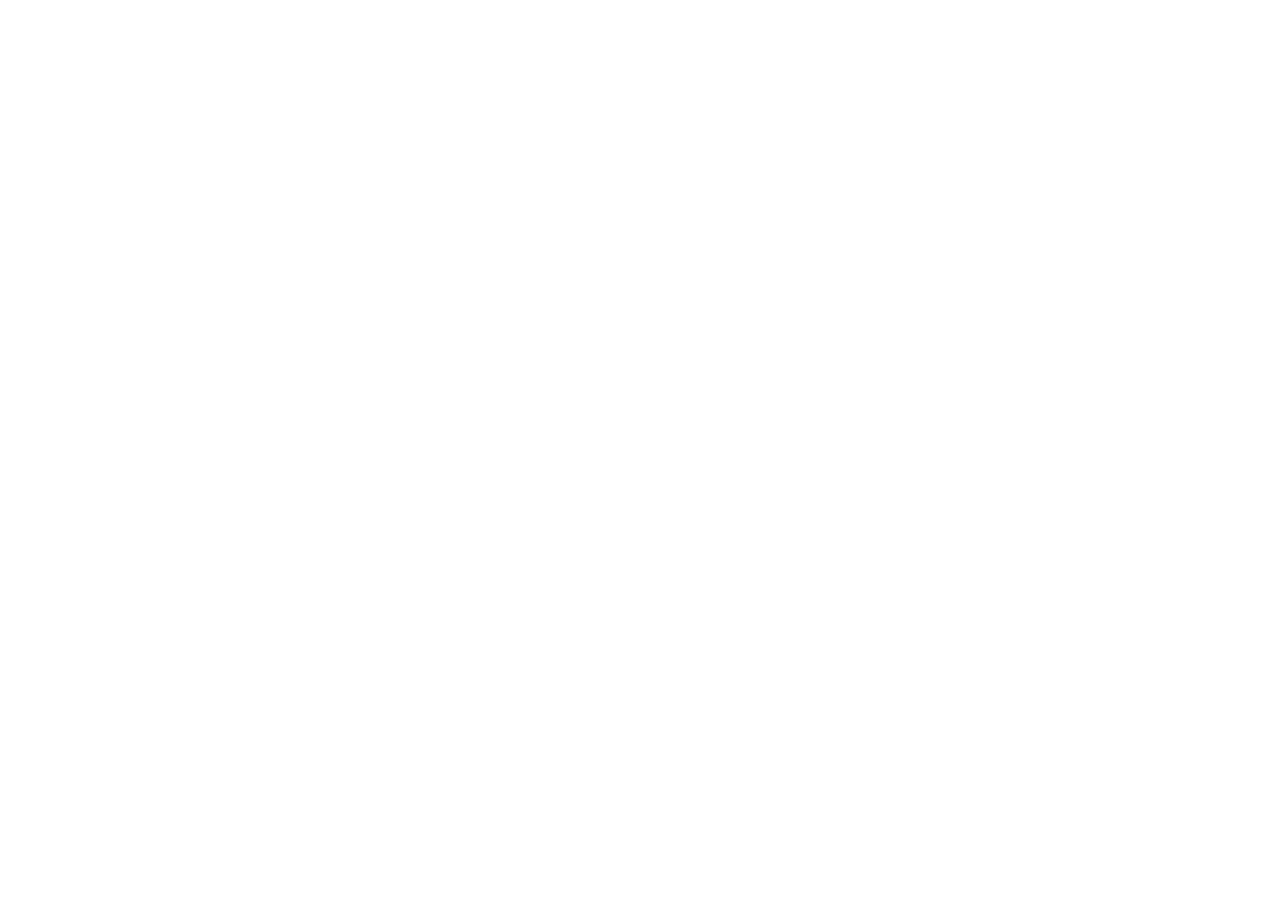
==== portfolio.html @ 2c8f7ff8 "goit-markup-hw-08" ====
<!DOCTYPE html>
<html lang="uk">
  <head>
    <meta charset="UTF-8" />
    <meta http-equiv="X-UA-Compatible" content="IE=edge" />
    <meta name="viewport" content="width=device-width, initial-scale=1.0" />
    <title>Portfolio</title>
    <link rel="preconnect" href="https://fonts.googleapis.com" />
    <link rel="preconnect" href="https://fonts.gstatic.com" crossorigin />
    <link
      href="https://fonts.googleapis.com/css2?family=Raleway:wght@700&family=Roboto:wght@400;500;700;900&display=swap"
      rel="stylesheet"
    />
    <link
      rel="stylesheet"
      href="https://cdnjs.cloudflare.com/ajax/libs/modern-normalize/1.1.0/modern-normalize.min.css"
    />
    <link rel="stylesheet" href="./css/main.min.css" />
  </head>
  <body>
    <header class="header">
      <div class="container header__nav">
        <nav class="header__nav">
          <a class="logo" href="./index.html" lang="en"
            ><span class="logo__slog">Web</span>Studio</a
          >

          <ul class="header__list">
            <li>
              <a class="header__link" href="./index.html">Студія</a>
            </li>
            <li>
              <a class="header__link header__current" href="#">Портфоліо</a>
            </li>
            <li>
              <a class="header__link" href="#">Контакти</a>
            </li>
          </ul>
        </nav>
        <ul class="header__contact-list">
          <li>
            <a
              class="header__adresse header__link"
              href="mailto:info@devstudio.com"
            >
              <svg class="header__icon" width="16" height="12">
                <use href="./styles/icons/icons.svg#icon-mail"></use>
              </svg>

              info@devstudio.com</a
            >
          </li>
          <li>
            <a class="header__adresse header__link" href="tel:+380961111111">
              <svg class="header__icon" width="10" height="16">
                <use href="./styles/icons/icons.svg#icon-smartphone"></use>
              </svg>

              +38 096 111 11 11
            </a>
          </li>
        </ul>
      </div>
    </header>
    <main>
      <section class="portfolio">
        <div class="container">
          <ul class="portfolio__list">
            <li class="portfolio__item">
              <button class="portfolio__button" type="button">Усі</button>
            </li>
            <li class="portfolio__item">
              <button class="portfolio__button" type="button">Веб-сайти</button>
            </li>
            <li class="portfolio__item">
              <button class="portfolio__button" type="button">Додатки</button>
            </li>
            <li class="portfolio__item">
              <button class="portfolio__button" type="button">Дизайн</button>
            </li>
            <li class="portfolio__item">
              <button class="portfolio__button" type="button">Маркетинг</button>
            </li>
          </ul>

          <ul class="card-set">
            <li class="card-set__item">
              <article class="card-set">
                <a class="card-set__link" href="#">
                  <div class="card-set__overlay">
                    <img
                      class="card-set__image"
                      src="./images/img1.jpg"
                      alt="Ноутбук"
                      width="370"
                    />
                    <p class="card-set__text">
                      Ресурс пропонує комплексні пропозиції з різним рівнем
                      функціоналу та сервісів. Все це дозволить відвідувачу
                      отримати вичерпні відомості про компанію чи приватну
                      особу.
                    </p>
                  </div>
                  <div class="card-set__meta">
                    <h3 class="card-set__name">Технокряк</h3>
                    <p>Веб-сайт</p>
                  </div>
                </a>
              </article>
            </li>
            <li class="card-set__item">
              <article class="card-set">
                <a class="card-set__link" href="#"
                  ><div class="card-set__overlay">
                    <img
                      class="card-set__image"
                      src="./images/img2.jpg"
                      alt="Баскетбол"
                      width="370"
                    />
                    <p class="card-set__text">
                      Ресурс пропонує комплексні пропозиції з різним рівнем
                      функціоналу та сервісів. Все це дозволить відвідувачу
                      отримати вичерпні відомості про компанію чи приватну
                      особу.
                    </p>
                  </div>
                  <div class="card-set__meta">
                    <h3 class="card-set__name">
                      Постер New Orlean vs Golden Star
                    </h3>
                    <p>Дизайн</p>
                  </div>
                </a>
              </article>
            </li>
            <li class="card-set__item">
              <article class="card-set">
                <a class="card-set__link" href="#"
                  ><div class="card-set__overlay">
                    <img
                      class="card-set__image"
                      src="./images/img3.jpg"
                      alt="Риба"
                      width="370"
                    />
                    <p class="card-set__text">
                      Ресурс пропонує комплексні пропозиції з різним рівнем
                      функціоналу та сервісів. Все це дозволить відвідувачу
                      отримати вичерпні відомості про компанію чи приватну
                      особу.
                    </p>
                  </div>
                  <div class="card-set__meta">
                    <h3 class="card-set__name">Ресторан Seafood</h3>
                    <p>Додаток</p>
                  </div></a
                >
              </article>
            </li>
            <li class="card-set__item">
              <article class="card-set">
                <a class="card-set__link" href="#"
                  ><div class="card-set__overlay">
                    <img
                      class="card-set__image"
                      src="./images/img4.jpg"
                      alt="Навушники"
                      width="370"
                    />
                    <p class="card-set__text">
                      Ресурс пропонує комплексні пропозиції з різним рівнем
                      функціоналу та сервісів. Все це дозволить відвідувачу
                      отримати вичерпні відомості про компанію чи приватну
                      особу.
                    </p>
                  </div>
                  <div class="card-set__meta">
                    <h3 class="card-set__name">Проєкт Prime</h3>
                    <p>Маркетинг</p>
                  </div></a
                >
              </article>
            </li>
            <li class="card-set__item">
              <article class="card-set">
                <a class="card-set__link" href="#"
                  ><div class="card-set__overlay">
                    <img
                      class="card-set__image"
                      src="./images/img5.jpg"
                      alt="Коробка"
                      width="370"
                    />
                    <p class="card-set__text">
                      Ресурс пропонує комплексні пропозиції з різним рівнем
                      функціоналу та сервісів. Все це дозволить відвідувачу
                      отримати вичерпні відомості про компанію чи приватну
                      особу.
                    </p>
                  </div>
                  <div class="card-set__meta">
                    <h3 class="card-set__name">Проєкт Boxes</h3>
                    <p>Додаток</p>
                  </div></a
                >
              </article>
            </li>
            <li class="card-set__item">
              <article class="card-set">
                <a class="card-set__link" href="#"
                  ><div class="card-set__overlay">
                    <img
                      class="card-set__image"
                      src="./images/img6.jpg"
                      alt="Моноблок"
                      width="370"
                    />
                    <p class="card-set__text">
                      Ресурс пропонує комплексні пропозиції з різним рівнем
                      функціоналу та сервісів. Все це дозволить відвідувачу
                      отримати вичерпні відомості про компанію чи приватну
                      особу.
                    </p>
                  </div>
                  <div class="card-set__meta">
                    <h3 class="card-set__name">Inspiration has no Borders</h3>
                    <p>Веб-сайт</p>
                  </div></a
                >
              </article>
            </li>
            <li class="card-set__item">
              <article class="card-set">
                <a class="card-set__link" href="#"
                  ><div class="card-set__overlay">
                    <img
                      class="card-set__image"
                      src="./images/img7.jpg"
                      alt="Журнал"
                      width="370"
                    />
                    <p class="card-set__text">
                      Ресурс пропонує комплексні пропозиції з різним рівнем
                      функціоналу та сервісів. Все це дозволить відвідувачу
                      отримати вичерпні відомості про компанію чи приватну
                      особу.
                    </p>
                  </div>
                  <div class="card-set__meta">
                    <h3 class="card-set__name">Дизайн</h3>
                    <p>Дизайн</p>
                  </div></a
                >
              </article>
            </li>
            <li class="card-set__item">
              <article class="card-set">
                <a class="card-set__link" href="#"
                  ><div class="card-set__overlay">
                    <img
                      class="card-set__image"
                      src="./images/img8.jpg"
                      alt="Бірка"
                      width="370"
                    />
                    <p class="card-set__text">
                      Ресурс пропонує комплексні пропозиції з різним рівнем
                      функціоналу та сервісів. Все це дозволить відвідувачу
                      отримати вичерпні відомості про компанію чи приватну
                      особу.
                    </p>
                  </div>
                  <div class="card-set__meta">
                    <h3 class="card-set__name">Проєкт LAB</h3>
                    <p>Маркетинг</p>
                  </div></a
                >
              </article>
            </li>
            <li class="card-set__item">
              <article class="card-set">
                <a class="card-set__link" href="#"
                  ><div class="card-set__overlay">
                    <img
                      class="card-set__image"
                      src="./images/img9.jpg"
                      alt="Робочий Ноутбук"
                      width="370"
                    />
                    <p class="card-set__text">
                      Ресурс пропонує комплексні пропозиції з різним рівнем
                      функціоналу та сервісів. Все це дозволить відвідувачу
                      отримати вичерпні відомості про компанію чи приватну
                      особу.
                    </p>
                  </div>
                  <div class="card-set__meta">
                    <h3 class="card-set__name">Growing Business</h3>
                    <p>Додаток</p>
                  </div></a
                >
              </article>
            </li>
          </ul>
        </div>
      </section>
    </main>
    <footer class="footer">
      <div class="container footer__position">
        <div>
          <a class="footer__logo" href="./index.html" lang="en"
            ><span class="footer__slogo">Web</span>Studio</a
          >
          <address>
            <ul class="footer__adresse-list">
              <li class="footer__adresse-item">
                <a
                  class="footer__location-link"
                  href="https://goo.gl/maps/RdGr7icwd7hFewiF6"
                  target="_blank"
                  rel="noopener noreferrer nofollow"
                  >м. Київ, пр-т Лесі Українки, 26</a
                >
              </li>
              <li class="footer__adresse-item">
                <a class="footer__adresse-link" href="mailto:info@devstudio.com"
                  >info@devstudio.com</a
                >
              </li>
              <li class="footer__adresse-item">
                <a class="footer__adresse-link" href="tel:+380961111111">
                  +38 096 111 11 11</a
                >
              </li>
            </ul>
          </address>
        </div>
        <div>
          <h3 class="footer__invitation">Приєднуйтесь</h3>
          <ul class="footer__social-list">
            <li>
              <a class="footer__link" href="">
                <svg class="footer__icon" width="20" height="20">
                  <use href="./styles/icons/icons.svg#icon-instagram"></use>
                </svg>
              </a>
            </li>
            <li>
              <a class="footer__link" href="">
                <svg class="footer__icon" width="20" height="20">
                  <use href="./styles/icons/icons.svg#icon-twitter"></use>
                </svg>
              </a>
            </li>
            <li>
              <a class="footer__link" href="">
                <svg class="footer__icon" width="20" height="20">
                  <use href="./styles/icons/icons.svg#icon-facebook"></use>
                </svg>
              </a>
            </li>
            <li>
              <a class="footer__link" href="">
                <svg class="footer__icon" width="20" height="20">
                  <use href="./styles/icons/icons.svg#icon-linkedin"></use>
                </svg>
              </a>
            </li>
          </ul>
        </div>
        <form class="subscribe-form">
          <div>
            <span class="footer__invitation">Підпишіться на розсилку</span>
            <label class="visually-hidden" for="subscribe-form"> email</label>
            <input
              class="subscribe-form__input"
              type="email"
              name="email"
              id="subscribe-form"
              placeholder="E-mail"
            />
          </div>

          <button class="button subscribe-form__button" type="submit">
            Підписатися
            <svg class="subscribe-form__icon" width="24" height="24">
              <use href="./styles/icons/icons.svg#icon-modalka-send"></use>
            </svg>
          </button>
        </form>
      </div>
    </footer>
  </body>
</html>
---- css/main.min.css ----
@import"https://fonts.googleapis.com/css2?family=Raleway:wght@700&family=Roboto:wght@400;500;700;900&display=swap";:root{--color-primary: #212121;--color-background: #2f303a;--color-secondary: #757575;--color-white-color: #ffffff;--color-thirdary: #2196f3;--color-button-hover: #188ce8;--color-light-gray: #f5f4fa;--color-icon: #afb1b8;--color-shadow-card: 0px 1px 1px rgba(0, 0, 0, 0.12), 0px 4px 4px rgba(0, 0, 0, 0.06), 1px 4px 6px rgba(0, 0, 0, 0.16);--color-hover-animation: 250ms cubic-bezier(0.4, 0, 0.2, 1)}/*! modern-normalize v1.1.0 | MIT License | https://github.com/sindresorhus/modern-normalize */*,::before,::after{-webkit-box-sizing:border-box;box-sizing:border-box;padding:0;margin:0}html{-moz-tab-size:4;-o-tab-size:4;tab-size:4}html{line-height:1.15;-webkit-text-size-adjust:100%}body{margin:0}body{font-family:system-ui,-apple-system,"Segoe UI",Roboto,Helvetica,Arial,sans-serif,"Apple Color Emoji","Segoe UI Emoji"}hr{height:0;color:inherit}abbr[title]{-webkit-text-decoration:underline dotted;text-decoration:underline dotted}b,strong{font-weight:bolder}code,kbd,samp,pre{font-family:ui-monospace,SFMono-Regular,Consolas,"Liberation Mono",Menlo,monospace;font-size:1em}small{font-size:80%}sub,sup{font-size:75%;line-height:0;position:relative;vertical-align:baseline}sub{bottom:-0.25em}sup{top:-0.5em}table{text-indent:0;border-color:inherit}button,input,optgroup,select,textarea{font-family:inherit;font-size:100%;line-height:1.15;margin:0}button,select{text-transform:none}button,[type=button],[type=reset],[type=submit]{-webkit-appearance:button}::-moz-focus-inner{border-style:none;padding:0}:-moz-focusring{outline:1px dotted ButtonText}:-moz-ui-invalid{box-shadow:none}legend{padding:0}progress{vertical-align:baseline}::-webkit-inner-spin-button,::-webkit-outer-spin-button{height:auto}[type=search]{-webkit-appearance:textfield;outline-offset:-2px}::-webkit-search-decoration{-webkit-appearance:none}::-webkit-file-upload-button{-webkit-appearance:button;font:inherit}summary{display:list-item}body{font-size:16px;line-height:1.7;font-family:"Roboto",sans-serif;color:var(--color-primary);background-color:var(--color-white-color)}body.lock{overflow:hidden}img{display:block;max-width:100%;height:auto}ul{list-style:none}.visually-hidden{position:absolute;white-space:nowrap;width:1px;height:1px;overflow:hidden;border:0;padding:0;clip:rect(0 0 0 0);-webkit-clip-path:inset(50%);clip-path:inset(50%);margin:-1px}section,header,footer,.backdrop{display:none}.block{display:block}.container{padding:0 15px}@media screen and (min-width: 480px){.container{width:480px;margin:0 auto}}@media screen and (min-width: 768px){.container{width:768px}}@media screen and (min-width: 1200px){.container{width:1200px}}.activity{padding-bottom:94px}.activity__container{text-align:center}.activity__thumb{position:absolute;top:224px;left:0px;width:100%;height:70px;background:rgba(47,48,58,.8);overflow:hidden}.activity__tumb-text{margin:27px;font-weight:700;font-size:14px;line-height:1.1;text-align:center;letter-spacing:.03em;text-transform:uppercase;color:var(--color-white-color)}.activity__container{text-align:center}.activity__list{display:-webkit-box;display:-ms-flexbox;display:flex}.activity__list .activity__item{position:relative;margin-right:30px}.activity__item:nth-child(3n){margin-right:0px}.activity__subtitle{text-align:center;margin-top:0px;margin-bottom:30px;color:var(--color-primary);font-style:normal;font-weight:700;font-size:28px;line-height:1.2}@media screen and (min-width: 1200px){.activity__subtitle{margin-bottom:50px}}@media screen and (min-width: 1200px){.activity__subtitle{font-size:36px;line-height:1.16}}.backdrop{position:fixed;top:0;left:0;z-index:1;width:100%;height:100%;background:rgba(0,0,0,.2);-webkit-transition:opacity var(--color-hover-animation),visibility var(--color-hover-animation);transition:opacity var(--color-hover-animation),visibility var(--color-hover-animation)}.backdrop__modal{position:absolute;padding:40px;top:50%;left:50%;width:528px;-webkit-transform:translate(-50%, -50%);transform:translate(-50%, -50%);background-color:var(--color-white-color);-webkit-box-shadow:0px 1px 3px rgba(0,0,0,.12),0px 1px 1px rgba(0,0,0,.14),0px 2px 1px rgba(0,0,0,.2);box-shadow:0px 1px 3px rgba(0,0,0,.12),0px 1px 1px rgba(0,0,0,.14),0px 2px 1px rgba(0,0,0,.2);border-radius:4px}.backdrop__textarea{position:relative;width:100%;height:120px;padding:12px;border:1px solid var(--color-icon);color:var(--color-primary);border-radius:4px;outline:none;resize:none;-webkit-transition:border-color var(--color-hover-animation);transition:border-color var(--color-hover-animation);margin-bottom:20px}.backdrop__textarea:focus,.backdrop__textarea:hover{border-color:var(--color-thirdary)}.backdrop__textarea::-webkit-input-placeholder{font-size:px;line-height:1.25;letter-spacing:.03em;color:var(--color-icon)}.backdrop__textarea::-moz-placeholder{font-size:px;line-height:1.25;letter-spacing:.03em;color:var(--color-icon)}.backdrop__textarea:-ms-input-placeholder{font-size:px;line-height:1.25;letter-spacing:.03em;color:var(--color-icon)}.backdrop__textarea::-ms-input-placeholder{font-size:px;line-height:1.25;letter-spacing:.03em;color:var(--color-icon)}.backdrop__textarea::placeholder{font-size:px;line-height:1.25;letter-spacing:.03em;color:var(--color-icon)}.backdrop__button{position:absolute;top:8px;right:8px;display:-webkit-box;display:-ms-flexbox;display:flex;-webkit-box-align:center;-ms-flex-align:center;align-items:center;-webkit-box-pack:center;-ms-flex-pack:center;justify-content:center;width:30px;height:30px;cursor:pointer;border-radius:50%;border:1px solid rgba(0,0,0,.1);background-color:var(--color-white-color);-webkit-transition:color var(--color-hover-animation),fill var(--color-hover-animation),-webkit-box-shadow var(--color-hover-animation);transition:color var(--color-hover-animation),fill var(--color-hover-animation),-webkit-box-shadow var(--color-hover-animation);transition:color var(--color-hover-animation),box-shadow var(--color-hover-animation),fill var(--color-hover-animation);transition:color var(--color-hover-animation),box-shadow var(--color-hover-animation),fill var(--color-hover-animation),-webkit-box-shadow var(--color-hover-animation)}.backdrop__button:hover,.backdrop__button:focus{fill:var(--color-button-hover);-webkit-box-shadow:0px 4px 4px rgba(0,0,0,.15);box-shadow:0px 4px 4px rgba(0,0,0,.15)}.backdrop__input{width:100%;padding:12px 12px 12px 42px;border:1px solid var(--color-icon);border-radius:4px;outline:none;color:var(--color-primary);-webkit-transition:border-color var(--color-hover-animation);transition:border-color var(--color-hover-animation)}.backdrop__input:focus,.backdrop__input:hover{border-color:var(--color-thirdary)}.backdrop__input:hover+.backdrop__icon{fill:var(--color-thirdary)}.backdrop__input::-webkit-input-placeholder{font-size:16px;line-height:1.25;letter-spacing:.03em;color:var(--color-primary)}.backdrop__input::-moz-placeholder{font-size:16px;line-height:1.25;letter-spacing:.03em;color:var(--color-primary)}.backdrop__input:-ms-input-placeholder{font-size:16px;line-height:1.25;letter-spacing:.03em;color:var(--color-primary)}.backdrop__input::-ms-input-placeholder{font-size:16px;line-height:1.25;letter-spacing:.03em;color:var(--color-primary)}.backdrop__input::placeholder{font-size:16px;line-height:1.25;letter-spacing:.03em;color:var(--color-primary)}.backdrop__control{position:relative;margin-bottom:10px}.backdrop__control:focus-within .backdrop__icon{fill:var(--color-thirdary)}.backdrop__checkbox-label{display:block;padding-left:38px;font-size:14px;line-height:1.71;letter-spacing:.03em;color:var(--color-secondary);margin-bottom:30px;cursor:pointer}.backdrop__checkbox-label a{color:var(--color-thirdary)}.backdrop.is-hidden{visibility:hidden;opacity:0;pointer-events:none}.backdrop__form-title{display:-webkit-box;display:-ms-flexbox;display:flex;-webkit-box-pack:center;-ms-flex-pack:center;justify-content:center;margin-bottom:12px;color:var(--color-primary);font-weight:700;font-size:20px;line-height:1.1;letter-spacing:.03em}.backdrop .backdrop__checkbox{position:relative}.backdrop .backdrop__checkbox-control{width:16px;height:15px;position:absolute;top:50%;left:15px;-webkit-transform:translateY(-50%);transform:translateY(-50%);background-color:var(--color-white-color);border:2px solid var(--color-primary);border-radius:2px;z-index:0;-webkit-transition:border-color var(--color-hover-animation),background-color var(--color-hover-animation),fill var(--color-hover-animation);transition:border-color var(--color-hover-animation),background-color var(--color-hover-animation),fill var(--color-hover-animation)}.backdrop .backdrop__checkbox-input:hover+.backdrop__checkbox-control,.backdrop .backdrop__checkbox-input:focus+.backdrop__checkbox-control{border-color:var(--color-thirdary)}.backdrop .backdrop__checkbox-input:checked+.backdrop__checkbox-control{background-color:var(--color-thirdary)}.backdrop .backdrop__checkbox-check{display:block;position:absolute;top:50%;left:50%;-webkit-transform:translate(-50%, -50%);transform:translate(-50%, -50%);z-index:1;fill:var(--color-white-color)}.backdrop__label{display:block;font-weight:400;font-size:12px;line-height:1.1;margin-bottom:4px}.backdrop__icon{position:absolute;top:50%;left:12px;-webkit-transform:translateY(-50%);transform:translateY(-50%);fill:currentColor;-webkit-transition:fill var(--color-hover-animation);transition:fill var(--color-hover-animation)}.backdrop__submit-button{display:block;margin-left:auto;margin-right:auto}.button{width:200px;height:50px;color:var(--color-white-color);background-color:var(--color-thirdary);font-weight:700;font-size:16px;line-height:1.88;letter-spacing:.06em;border-color:rgba(0,0,0,0);text-align:center;-webkit-box-shadow:0px 4px 4px rgba(0,0,0,.15);box-shadow:0px 4px 4px rgba(0,0,0,.15);border-radius:4px;cursor:pointer;-webkit-transform:color var(--color-hover-animation),border-color var(--color-hover-animation),box-shadow var(--color-hover-animation);transform:color var(--color-hover-animation),border-color var(--color-hover-animation),box-shadow var(--color-hover-animation)}.button:hover,.button:focus{background-color:var(--color-button-hover)}.button:focus{outline:none}.coopertion{padding-top:60px;padding-bottom:60px}@media screen and (min-width: 1200px){.coopertion{padding-top:94px;padding-bottom:94px}}.coopertion__list{display:-webkit-box;display:-ms-flexbox;display:flex;-ms-flex-wrap:wrap;flex-wrap:wrap;gap:30px}.coopertion__item{width:calc((100% - 30px)/2)}@media screen and (min-width: 768px){.coopertion__item{-ms-flex-preferred-size:calc((100% - 60px)/3);flex-basis:calc((100% - 60px)/3)}}@media screen and (min-width: 1200px){.coopertion__item{-ms-flex-preferred-size:calc((100% - 150px)/6);flex-basis:calc((100% - 150px)/6)}}.coopertion__icon{fill:currentcolor}.coopertion__link{width:100%;height:92px;border:1px solid var(--color-icon);display:-webkit-box;display:-ms-flexbox;display:flex;-webkit-box-align:center;-ms-flex-align:center;align-items:center;-webkit-box-pack:center;-ms-flex-pack:center;justify-content:center;border-radius:5px;color:var(--color-icon);-webkit-transition:color var(--color-hover-animation),border-color var(--color-hover-animation);transition:color var(--color-hover-animation),border-color var(--color-hover-animation);outline:none}.coopertion__link:hover,.coopertion__link:focus{border-color:var(--color-thirdary);color:var(--color-thirdary)}.hero{background-color:var(--color-background);-webkit-box-align:center;-ms-flex-align:center;align-items:center;-webkit-box-pack:center;-ms-flex-pack:center;justify-content:center;text-align:center;padding:118px 0}@media screen and (min-width: 1200px){.hero{padding:200px 0}}.hero__canvas{margin:auto;display:-webkit-box;display:-ms-flexbox;display:flex;-webkit-box-align:center;-ms-flex-align:center;align-items:center;-webkit-box-pack:center;-ms-flex-pack:center;justify-content:center;max-width:1600px;background-image:-webkit-gradient(linear, right top, left top, from(rgba(47, 48, 58, 0.4)), to(rgba(47, 48, 58, 0.4))),url(../styles/icons/hero.jpg);background-image:linear-gradient(to left, rgba(47, 48, 58, 0.4), rgba(47, 48, 58, 0.4)),url(../styles/icons/hero.jpg)}.hero__title{color:var(--color-white-color);font-weight:900;font-size:26px;line-height:1.6;max-width:360px;margin:0 auto 30px}@media screen and (min-width: 1200px){.hero__title{font-size:44px;line-height:1.36;max-width:696px}}.logo{color:var(--color-primary);font-family:"Raleway";text-decoration:none;font-weight:700;font-size:26px;line-height:1.2;font-style:normal;outline:none}.logo__slog{color:var(--color-thirdary)}.portfolio{padding-top:94px;padding-bottom:94px}.portfolio__button{color:var(--color-primary);font-style:normal;font-weight:500;font-size:16px;line-height:1.6;cursor:pointer;border:none;border-radius:4px;background-color:var(--color-light-gray);padding:6px 22px 6px 22px;-webkit-transition:color var(--color-hover-animation),background-color var(--color-hover-animation),-webkit-box-shadow var(--color-hover-animation);transition:color var(--color-hover-animation),background-color var(--color-hover-animation),-webkit-box-shadow var(--color-hover-animation);transition:color var(--color-hover-animation),box-shadow var(--color-hover-animation),background-color var(--color-hover-animation);transition:color var(--color-hover-animation),box-shadow var(--color-hover-animation),background-color var(--color-hover-animation),-webkit-box-shadow var(--color-hover-animation)}.portfolio__button:hover{background:var(--color-thirdary);color:var(--color-white-color);-webkit-box-shadow:0px 3px 1px rgba(0,0,0,.1),0px 1px 2px rgba(0,0,0,.08),0px 2px 2px rgba(0,0,0,.12);box-shadow:0px 3px 1px rgba(0,0,0,.1),0px 1px 2px rgba(0,0,0,.08),0px 2px 2px rgba(0,0,0,.12)}.portfolio__button:focus{background:var(--color-thirdary);color:var(--color-white-color)}.portfolio__list{display:-webkit-box;display:-ms-flexbox;display:flex;-webkit-box-pack:center;-ms-flex-pack:center;justify-content:center;margin-bottom:50px}.portfolio__list .portfolio__item{margin-right:8px}.portfolio__list .portfolio__item:nth-last-child(1){margin-right:0px}.subscribe-form{display:-webkit-box;display:-ms-flexbox;display:flex;-webkit-box-pack:end;-ms-flex-pack:end;justify-content:flex-end;-webkit-box-align:end;-ms-flex-align:end;align-items:flex-end}.subscribe-form__input{width:358px;height:50px;padding:15px 16px;border:1px solid var(--color-icon);border-radius:4px;outline:none;background:var(--color-background);color:var(--color-white-color);-webkit-transition:border-color var(--color-hover-animation);transition:border-color var(--color-hover-animation)}.subscribe-form__icon{-webkit-box-align:center;-ms-flex-align:center;align-items:center;margin-left:10px;fill:var(--color-white-color)}.subscribe-form__button{display:-webkit-box;display:-ms-flexbox;display:flex;padding:10px 28px;margin-left:12px}.subscribe-form__input:hover,.subscribe-form__input:focus{border-color:var(--color-thirdary)}.subscribe-form__title,.footer__invitation{display:block;margin-bottom:20px;color:var(--color-white-color);font-weight:700;font-size:14px;line-height:1.14;letter-spacing:.03em;text-transform:uppercase}.team{padding-top:60px;background:var(--color-light-gray)}@media screen and (min-width: 1200px){.team{padding-top:94px}}@media screen and (min-width: 1200px){.team__list{display:-webkit-box;display:-ms-flexbox;display:flex}}.team__list .team__item{display:inline-block;-webkit-box-align:center;-ms-flex-align:center;align-items:center;-webkit-box-pack:center;-ms-flex-pack:center;justify-content:center;text-align:center;-webkit-box-shadow:0px 1px 3px rgba(0,0,0,.12),0px 1px 1px rgba(0,0,0,.14),0px 2px 1px rgba(0,0,0,.2);box-shadow:0px 1px 3px rgba(0,0,0,.12),0px 1px 1px rgba(0,0,0,.14),0px 2px 1px rgba(0,0,0,.2);border-radius:0px 0px 4px 4px}@media screen and (min-width: 768px){.team__list .team__item .team__item-img{-ms-flex-preferred-size:calc(100% - 30px)/2;flex-basis:calc(100% - 30px)/2;width:354px;height:374px}}@media screen and (min-width: 1200px){.team__list .team__item .team__item-img{-ms-flex-preferred-size:calc(100% - 30px)/4;flex-basis:calc(100% - 30px)/4;width:270px;height:260px}}.team__list__developer{margin-bottom:16px;font-weight:400;font-size:16px;line-height:1.2;letter-spacing:.03em;color:var(--color-secondary)}@media screen and (min-width: 1200px){.team__list__developer{font-size:16px;line-height:1.2}}.team__social-list{display:-webkit-box;display:-ms-flexbox;display:flex;-webkit-box-pack:center;-ms-flex-pack:center;justify-content:center;gap:10px}.team__employee{background-color:var(--color-white-color);padding:30px 20px}.team__name{margin-bottom:10px;font-weight:500;font-size:16px;line-height:1.2;letter-spacing:.03em}@media screen and (min-width: 1200px){.team__name{font-size:16px;line-height:1.2}}.team__link{width:44px;height:44px;display:-webkit-box;display:-ms-flexbox;display:flex;-webkit-box-align:center;-ms-flex-align:center;align-items:center;-webkit-box-pack:center;-ms-flex-pack:center;justify-content:center;border-radius:50%;-webkit-transition:background-color var(--color-hover-animation);transition:background-color var(--color-hover-animation);outline:none}.team__link:hover .team__icon,.team__link:focus .team__icon{fill:var(--color-white-color)}.team__link .team__icon{fill:var(--color-icon);-webkit-transition:fill var(--color-hover-animation);transition:fill var(--color-hover-animation)}.team__link:hover{background-color:var(--color-thirdary);color:var(--color-white-color)}.team__link:focus{background-color:var(--color-thirdary)}.mobile__backdrop{position:fixed;top:0;left:0;z-index:999;width:100vw;height:100vh;background:rgba(0,0,0,.2);-webkit-transition:opacity var(--color-hover-animation),visibility var(--color-hover-animation);transition:opacity var(--color-hover-animation),visibility var(--color-hover-animation)}.mobile__modal{position:absolute;top:0;left:0;padding-top:48px;padding-bottom:48px;padding-left:40px;height:auto;width:100vw;-webkit-transform:translate(100%);transform:translate(100%);z-index:999;background-color:var(--color-white-color);-webkit-box-shadow:0px 1px 3px rgba(0,0,0,.12),0px 1px 1px rgba(0,0,0,.14),0px 2px 1px rgba(0,0,0,.2);box-shadow:0px 1px 3px rgba(0,0,0,.12),0px 1px 1px rgba(0,0,0,.14),0px 2px 1px rgba(0,0,0,.2)}.mobile-menu__btn-close{position:absolute;top:10px;right:15px;border:none;background-color:var(--color-white-color)}.mobile-menu__navigation{margin-bottom:306px}.mobile-menu__link{display:block;padding-bottom:32px;font-weight:500;font-size:40px;line-height:47px;letter-spacing:.02em;text-decoration:none;color:var(--color-primary)}.mobile-menu__link--current{color:var(--color-thirdary)}.mobile-menu__contacts-link-tel{display:block;margin-bottom:32px;font-weight:500;font-size:34px;line-height:1.2;letter-spacing:.02em;text-decoration:none;color:var(--color-thirdary)}.mobile-menu__contacts-link-email{display:block;margin-bottom:64px;font-weight:500;font-size:24px;line-height:1.16;letter-spacing:.02em;text-decoration:none;color:var(--color-secondary)}.mobile-menu__socials{display:-webkit-box;display:-ms-flexbox;display:flex;-webkit-box-align:center;-ms-flex-align:center;align-items:center;gap:10px}.mobile-menu__socials-link{font-weight:500;font-size:18px;line-height:1.22;letter-spacing:.02em;text-decoration:none;color:var(--color-thirdary);padding-right:10px;border-right:1px solid rgba(33,33,33,.2);-webkit-transform:rotate(90deg);transform:rotate(90deg)}.header{border-bottom:1px solid #ececec}.header__link{display:-webkit-inline-box;display:-ms-inline-flexbox;display:inline-flex;-webkit-box-align:center;-ms-flex-align:center;align-items:center;padding-top:32px;padding-bottom:32px;color:var(--color-primary);text-decoration:none;font-weight:500;font-size:14px;line-height:1.1;outline:none;-webkit-transition:color var(--color-hover-animation);transition:color var(--color-hover-animation)}.header__link:hover,.header__link:focus{color:var(--color-thirdary)}.header__adresse{display:-webkit-box;display:-ms-flexbox;display:flex;-webkit-box-align:center;-ms-flex-align:center;align-items:center;color:var(--color-secondary);text-decoration:none;font-style:normal;font-weight:500;font-size:14px;line-height:1.1}.header__adresse:hover,.header__adresse:focus{color:var(--color-thirdary)}.header__adresse:hover .header__icon{fill:var(--color-thirdary);-webkit-transition:fill var(--color-hover-animation);transition:fill var(--color-hover-animation)}.header__current{position:relative;color:var(--color-thirdary);outline:none}.header__current::after{content:"";position:absolute;display:block;left:0;bottom:-1px;width:100%;height:4px;border-radius:2px;background-color:var(--color-thirdary)}.header__nav{display:-webkit-box;display:-ms-flexbox;display:flex;-webkit-box-align:center;-ms-flex-align:center;align-items:center}.header__list{display:none;margin-left:93px;gap:50px}@media screen and (min-width: 768px){.header__list{display:-webkit-box;display:-ms-flexbox;display:flex}}.header__contact-list{display:none;margin-left:auto;gap:50px}@media screen and (min-width: 768px){.header__contact-list{display:-webkit-box;display:-ms-flexbox;display:flex}}.header__icon{fill:currentColor;margin-right:10px}.benefist{padding-top:94px;padding-bottom:94px}.benefist__icon{display:-webkit-box;display:-ms-flexbox;display:flex;-webkit-box-align:center;-ms-flex-align:center;align-items:center;-webkit-box-pack:center;-ms-flex-pack:center;justify-content:center;height:120px;margin-bottom:30px;background-color:var(--color-light-gray);border-radius:4px}.benefist__list{display:-webkit-box;display:-ms-flexbox;display:flex;gap:30px}.benefist__list__item{width:calc((100% - 30px)/4)}.benefist__list__item:nth-last-child(1){margin-right:0px}.benefist__list .benefist__item{width:270px;margin-right:30px}.footer{padding-top:60px;padding-bottom:60px;background-color:var(--color-background);font-weight:400;font-size:14px;line-height:1.7}.footer__position{display:-webkit-box;display:-ms-flexbox;display:flex;-webkit-box-align:baseline;-ms-flex-align:baseline;align-items:baseline;-webkit-box-pack:justify;-ms-flex-pack:justify;justify-content:space-between}.footer__logo{display:block;margin-bottom:20px;outline:none;color:var(--color-white-color);font-family:"Raleway";text-decoration:none;font-weight:700;font-size:26px;line-height:1.2;font-style:normal}.footer__slogo{color:var(--color-thirdary)}.footer__adresse-link{color:rgba(255,255,255,.6);text-decoration:none;font-style:normal;font-weight:400;font-size:14px;line-height:1.1;-webkit-transition:color var(--color-hover-animation);transition:color var(--color-hover-animation);outline:none}.footer__adresse-link:hover,.footer__adresse-link:focus{color:var(--color-thirdary)}.footer__adresse-list .footer__adresse-item{margin-bottom:9px}.footer__adresse-item:nth-last-child(-n+1){margin-bottom:0px}.footer__location-link{color:var(--color-white-color);text-decoration:none;font-style:normal;font-weight:400;font-size:14px;line-height:1.7;outline:none;letter-spacing:.3}.footer__social-list{display:-webkit-box;display:-ms-flexbox;display:flex;gap:10px}.footer__link{width:44px;height:44px;display:-webkit-box;display:-ms-flexbox;display:flex;-webkit-box-align:center;-ms-flex-align:center;align-items:center;-webkit-box-pack:center;-ms-flex-pack:center;justify-content:center;border-radius:50%;background-color:rgba(255,255,255,.1);-webkit-transition:background-color var(--color-hover-animation);transition:background-color var(--color-hover-animation);outline:none}.footer__link:hover,.footer__link:focus{background-color:var(--color-thirdary)}.footer__link:hover .net-icon,.footer__link:focus .net-icon{fill:var(--color-white-color)}.footer__icon{fill:var(--color-white-color)}.card-set{display:-webkit-box;display:-ms-flexbox;display:flex;-ms-flex-wrap:wrap;flex-wrap:wrap}.card-set .card-set__item{width:370px;margin-right:30px;margin-bottom:30px;background:#fff}.card-set__item:nth-child(3n){margin-right:0px}.card-set__item:nth-last-child(-n+3){margin-bottom:0px}.card-set__meta{padding:20px 24px 20px 24px;border:1px solid #eee;border-top:0px}.card-set__overlay{position:relative;overflow:hidden}.card-set__text{position:absolute;top:0;left:0;height:100%;width:100%;padding:63px 24px;font-weight:400;font-size:18px;line-height:1.55;letter-spacing:.03em;color:var(--color-white-color);background:rgba(33,150,243,.9);-webkit-transform:translateY(101%);transform:translateY(101%);-webkit-transition:-webkit-transform var(--color-hover-animation),-webkit-transition-duration var(--color-hover-animation);transition:-webkit-transform var(--color-hover-animation),-webkit-transition-duration var(--color-hover-animation);transition:transform var(--color-hover-animation),transition-duration var(--color-hover-animation);transition:transform var(--color-hover-animation),transition-duration var(--color-hover-animation),-webkit-transform var(--color-hover-animation),-webkit-transition-duration var(--color-hover-animation)}.card-set__item:hover .card-set__text{-webkit-transform:translatey(0);transform:translatey(0);opacity:1}.card-set__link{display:block;overflow:hidden;-webkit-transition:-webkit-box-shadow var(--color-hover-animation);transition:-webkit-box-shadow var(--color-hover-animation);transition:box-shadow var(--color-hover-animation);transition:box-shadow var(--color-hover-animation), -webkit-box-shadow var(--color-hover-animation)}.card-set__link:hover,.card-set__link:focus{-webkit-box-shadow:var(--color-shadow-card);box-shadow:var(--color-shadow-card)}.card-set a{text-decoration:none}.card-set__name{margin-top:0px;margin-bottom:4px;color:var(--color-primary);font-style:normal;font-weight:700;font-size:18px;line-height:2;text-decoration:none}.backdrop{position:fixed;top:0;left:0;z-index:1;width:100%;height:100%;background:rgba(0,0,0,.2);-webkit-transition:opacity var(--color-hover-animation),visibility var(--color-hover-animation);transition:opacity var(--color-hover-animation),visibility var(--color-hover-animation)}.modal{position:absolute;padding:40px;top:50%;left:50%;width:528px;-webkit-transform:translate(-50%, -50%);transform:translate(-50%, -50%);background-color:var(--color-white-color);-webkit-box-shadow:0px 1px 3px rgba(0,0,0,.12),0px 1px 1px rgba(0,0,0,.14),0px 2px 1px rgba(0,0,0,.2);box-shadow:0px 1px 3px rgba(0,0,0,.12),0px 1px 1px rgba(0,0,0,.14),0px 2px 1px rgba(0,0,0,.2);border-radius:4px}.form__button{position:absolute;top:8px;right:8px;display:-webkit-box;display:-ms-flexbox;display:flex;-webkit-box-align:center;-ms-flex-align:center;align-items:center;width:30px;height:30px;cursor:pointer;border-radius:50%;border:1px solid rgba(0,0,0,.1);background-color:var(--color-white-color);-webkit-transition:color var(--color-hover-animation),fill var(--color-hover-animation),-webkit-box-shadow var(--color-hover-animation);transition:color var(--color-hover-animation),fill var(--color-hover-animation),-webkit-box-shadow var(--color-hover-animation);transition:color var(--color-hover-animation),box-shadow var(--color-hover-animation),fill var(--color-hover-animation);transition:color var(--color-hover-animation),box-shadow var(--color-hover-animation),fill var(--color-hover-animation),-webkit-box-shadow var(--color-hover-animation)}.form__button:hover,.form__button:focus{fill:var(--color-button-hover);-webkit-box-shadow:0px 4px 4px rgba(0,0,0,.15);box-shadow:0px 4px 4px rgba(0,0,0,.15)}.form__label{display:block;font-weight:400;font-size:12px;line-height:1.1;margin-bottom:4px}.form__form-title{display:-webkit-box;display:-ms-flexbox;display:flex;-webkit-box-pack:center;-ms-flex-pack:center;justify-content:center;margin-bottom:12px;color:var(--color-primary);font-weight:700;font-size:20px;line-height:1.1;letter-spacing:.03em}.form__control{position:relative;margin-bottom:10px}.form__control:focus-within .form__icon{fill:var(--color-thirdary)}.form__submit-button{display:block;margin-left:auto;margin-right:auto}.form.is-hidden{visibility:hidden;opacity:0;pointer-events:none}.form__input{width:100%;padding:12px 12px 12px 42px;border:1px solid var(--color-icon);border-radius:4px;outline:none;color:var(--color-primary);-webkit-transition:border-color var(--color-hover-animation);transition:border-color var(--color-hover-animation)}.form__input:focus,.form__input:hover{border-color:var(--color-thirdary)}.form__input:focus{color:var(--color-primary)}.form__input::-webkit-input-placeholder{font-size:16px;line-height:1.25;letter-spacing:.03em;color:var(--color-icon)}.form__input::-moz-placeholder{font-size:16px;line-height:1.25;letter-spacing:.03em;color:var(--color-icon)}.form__input:-ms-input-placeholder{font-size:16px;line-height:1.25;letter-spacing:.03em;color:var(--color-icon)}.form__input::-ms-input-placeholder{font-size:16px;line-height:1.25;letter-spacing:.03em;color:var(--color-icon)}.form__input::placeholder{font-size:16px;line-height:1.25;letter-spacing:.03em;color:var(--color-icon)}.form__input:hover+.form__icon{fill:var(--color-thirdary)}.form__textarea{position:relative;width:100%;height:120px;padding:12px;border:1px solid var(--color-icon);color:var(--color-primary);border-radius:4px;outline:none;resize:none;-webkit-transition:border-color var(--color-hover-animation);transition:border-color var(--color-hover-animation);margin-bottom:20px}.form__textarea:focus,.form__textarea:hover{border-color:var(--color-thirdary);color:var(--color-primary)}.form__textarea::-webkit-input-placeholder{font-size:px;line-height:1.25;letter-spacing:.03em;color:var(--color-icon)}.form__textarea::-moz-placeholder{font-size:px;line-height:1.25;letter-spacing:.03em;color:var(--color-icon)}.form__textarea:-ms-input-placeholder{font-size:px;line-height:1.25;letter-spacing:.03em;color:var(--color-icon)}.form__textarea::-ms-input-placeholder{font-size:px;line-height:1.25;letter-spacing:.03em;color:var(--color-icon)}.form__textarea::placeholder{font-size:px;line-height:1.25;letter-spacing:.03em;color:var(--color-icon)}.form__icon{position:absolute;top:50%;left:12px;-webkit-transform:translateY(-50%);transform:translateY(-50%);fill:currentColor;-webkit-transition:fill var(--color-hover-animation);transition:fill var(--color-hover-animation)}.form__checkbox{position:relative}.form__checkbox-check{display:block;position:absolute;top:50%;left:50%;-webkit-transform:translate(-50%, -50%);transform:translate(-50%, -50%);z-index:1;fill:var(--color-white-color)}.form__checkbox-check:hover+.form__checkbox-control,.form__checkbox-check:focus+.form__checkbox-control{border-color:var(--color-thirdary)}.form__checkbox-check:checked+.form__checkbox-control{background-color:var(--color-thirdary)}.form__checkbox-label{display:block;padding-left:38px;font-size:14px;line-height:1.71;letter-spacing:.03em;color:var(--color-secondary);margin-bottom:30px;cursor:pointer}.form__checkbox-label a{color:var(--color-thirdary)}.form__checkbox-control{width:16px;height:15px;position:absolute;top:50%;left:15px;-webkit-transform:translateY(-50%);transform:translateY(-50%);background-color:var(--color-white-color);border:2px solid var(--color-primary);border-radius:2px;z-index:0;-webkit-transition:border-color var(--color-hover-animation),background-color var(--color-hover-animation),fill var(--color-hover-animation);transition:border-color var(--color-hover-animation),background-color var(--color-hover-animation),fill var(--color-hover-animation)}/*# sourceMappingURL=main.min.css.map */
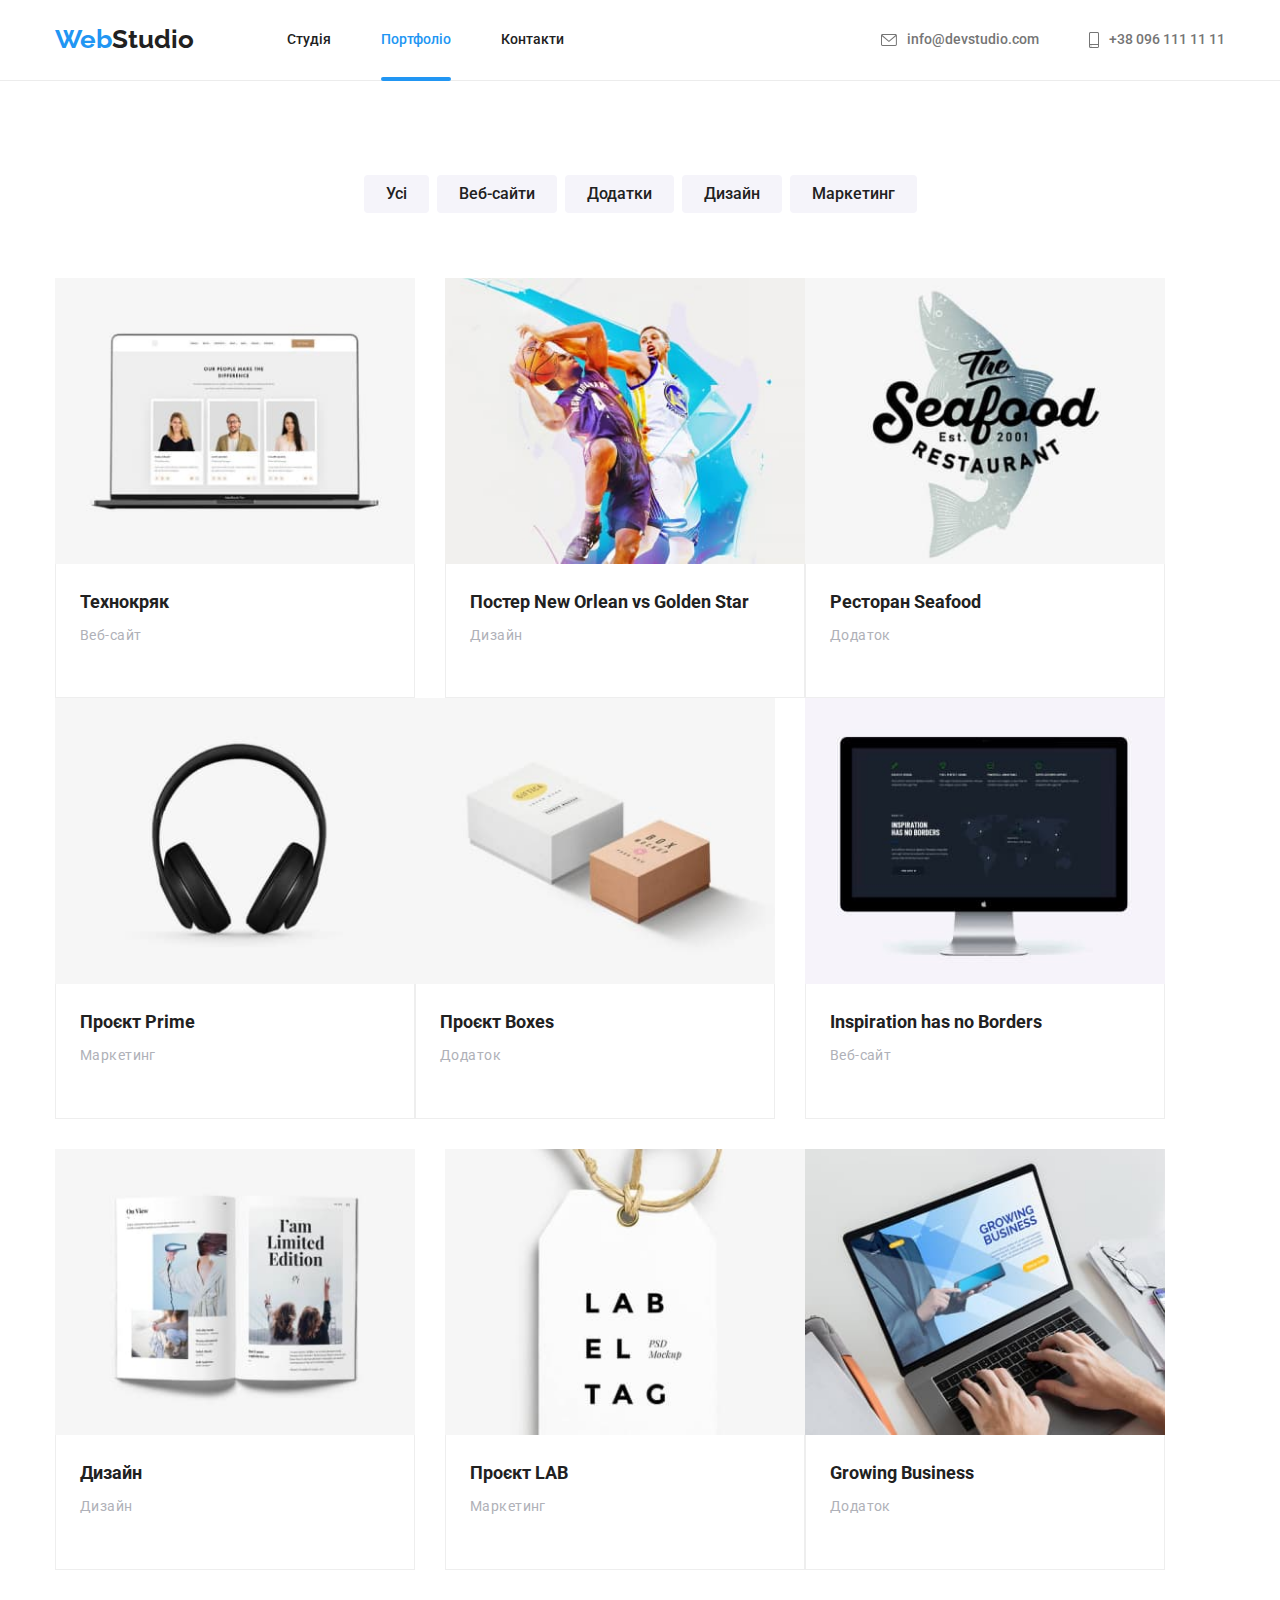
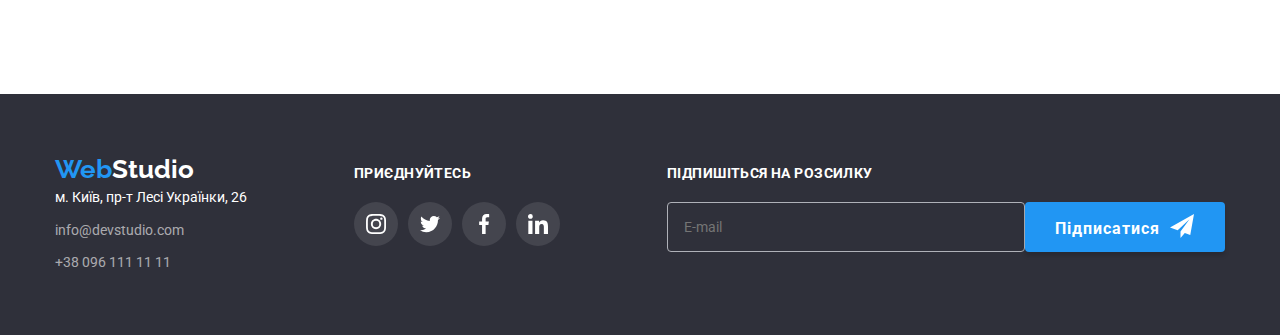
==== commit f9242bbb: "!" ====
--- a/portfolio.html
+++ b/portfolio.html
@@ -4,18 +4,10 @@
     <meta charset="UTF-8" />
     <meta http-equiv="X-UA-Compatible" content="IE=edge" />
     <meta name="viewport" content="width=device-width, initial-scale=1.0" />
-    <title>Portfolio</title>
     <link rel="preconnect" href="https://fonts.googleapis.com" />
     <link rel="preconnect" href="https://fonts.gstatic.com" crossorigin />
-    <link
-      href="https://fonts.googleapis.com/css2?family=Raleway:wght@700&family=Roboto:wght@400;500;700;900&display=swap"
-      rel="stylesheet"
-    />
-    <link
-      rel="stylesheet"
-      href="https://cdnjs.cloudflare.com/ajax/libs/modern-normalize/1.1.0/modern-normalize.min.css"
-    />
     <link rel="stylesheet" href="./css/main.min.css" />
+    <title>Portfolio</title>
   </head>
   <body>
     <header class="header">
@@ -24,25 +16,26 @@
           <a class="logo" href="./index.html" lang="en"
             ><span class="logo__slog">Web</span>Studio</a
           >
-
-          <ul class="header__list">
-            <li>
-              <a class="header__link" href="./index.html">Студія</a>
-            </li>
-            <li>
-              <a class="header__link header__current" href="#">Портфоліо</a>
-            </li>
-            <li>
-              <a class="header__link" href="#">Контакти</a>
+          <button class="menu-toggle" type="button" aria-expanded="false" data-open-menu>
+            <svg width="40" height="40">
+              <use href="./styles/icons/icons.svg#icon-burger-menu"></use>
+            </svg>
+          </button>
+          <ul class="navigation">
+            <li>
+              <a class="navigation__link" href="./index.html">Студія</a>
+            </li>
+            <li>
+              <a class="navigation__link current" href="#">Портфоліо</a>
+            </li>
+            <li>
+              <a class="navigation__link" href="#">Контакти</a>
             </li>
           </ul>
         </nav>
         <ul class="header__contact-list">
           <li>
-            <a
-              class="header__adresse header__link"
-              href="mailto:info@devstudio.com"
-            >
+            <a class="header__adresse header__link" href="mailto:info@devstudio.com">
               <svg class="header__icon" width="16" height="12">
                 <use href="./styles/icons/icons.svg#icon-mail"></use>
               </svg>
@@ -95,15 +88,14 @@
                       width="370"
                     />
                     <p class="card-set__text">
-                      Ресурс пропонує комплексні пропозиції з різним рівнем
-                      функціоналу та сервісів. Все це дозволить відвідувачу
-                      отримати вичерпні відомості про компанію чи приватну
-                      особу.
+                      Ресурс пропонує комплексні пропозиції з різним рівнем функціоналу та сервісів.
+                      Все це дозволить відвідувачу отримати вичерпні відомості про компанію чи
+                      приватну особу.
                     </p>
                   </div>
                   <div class="card-set__meta">
                     <h3 class="card-set__name">Технокряк</h3>
-                    <p>Веб-сайт</p>
+                    <p class="card-set__paragraph">Веб-сайт</p>
                   </div>
                 </a>
               </article>
@@ -119,17 +111,14 @@
                       width="370"
                     />
                     <p class="card-set__text">
-                      Ресурс пропонує комплексні пропозиції з різним рівнем
-                      функціоналу та сервісів. Все це дозволить відвідувачу
-                      отримати вичерпні відомості про компанію чи приватну
-                      особу.
-                    </p>
-                  </div>
-                  <div class="card-set__meta">
-                    <h3 class="card-set__name">
-                      Постер New Orlean vs Golden Star
-                    </h3>
-                    <p>Дизайн</p>
+                      Ресурс пропонує комплексні пропозиції з різним рівнем функціоналу та сервісів.
+                      Все це дозволить відвідувачу отримати вичерпні відомості про компанію чи
+                      приватну особу.
+                    </p>
+                  </div>
+                  <div class="card-set__meta">
+                    <h3 class="card-set__name">Постер New Orlean vs Golden Star</h3>
+                    <p class="card-set__paragraph">Дизайн</p>
                   </div>
                 </a>
               </article>
@@ -138,22 +127,16 @@
               <article class="card-set">
                 <a class="card-set__link" href="#"
                   ><div class="card-set__overlay">
-                    <img
-                      class="card-set__image"
-                      src="./images/img3.jpg"
-                      alt="Риба"
-                      width="370"
-                    />
-                    <p class="card-set__text">
-                      Ресурс пропонує комплексні пропозиції з різним рівнем
-                      функціоналу та сервісів. Все це дозволить відвідувачу
-                      отримати вичерпні відомості про компанію чи приватну
-                      особу.
+                    <img class="card-set__image" src="./images/img3.jpg" alt="Риба" width="370" />
+                    <p class="card-set__text">
+                      Ресурс пропонує комплексні пропозиції з різним рівнем функціоналу та сервісів.
+                      Все це дозволить відвідувачу отримати вичерпні відомості про компанію чи
+                      приватну особу.
                     </p>
                   </div>
                   <div class="card-set__meta">
                     <h3 class="card-set__name">Ресторан Seafood</h3>
-                    <p>Додаток</p>
+                    <p class="card-set__paragraph">Додаток</p>
                   </div></a
                 >
               </article>
@@ -169,15 +152,14 @@
                       width="370"
                     />
                     <p class="card-set__text">
-                      Ресурс пропонує комплексні пропозиції з різним рівнем
-                      функціоналу та сервісів. Все це дозволить відвідувачу
-                      отримати вичерпні відомості про компанію чи приватну
-                      особу.
+                      Ресурс пропонує комплексні пропозиції з різним рівнем функціоналу та сервісів.
+                      Все це дозволить відвідувачу отримати вичерпні відомості про компанію чи
+                      приватну особу.
                     </p>
                   </div>
                   <div class="card-set__meta">
                     <h3 class="card-set__name">Проєкт Prime</h3>
-                    <p>Маркетинг</p>
+                    <p class="card-set__paragraph">Маркетинг</p>
                   </div></a
                 >
               </article>
@@ -193,15 +175,14 @@
                       width="370"
                     />
                     <p class="card-set__text">
-                      Ресурс пропонує комплексні пропозиції з різним рівнем
-                      функціоналу та сервісів. Все це дозволить відвідувачу
-                      отримати вичерпні відомості про компанію чи приватну
-                      особу.
+                      Ресурс пропонує комплексні пропозиції з різним рівнем функціоналу та сервісів.
+                      Все це дозволить відвідувачу отримати вичерпні відомості про компанію чи
+                      приватну особу.
                     </p>
                   </div>
                   <div class="card-set__meta">
                     <h3 class="card-set__name">Проєкт Boxes</h3>
-                    <p>Додаток</p>
+                    <p class="card-set__paragraph">Додаток</p>
                   </div></a
                 >
               </article>
@@ -217,63 +198,50 @@
                       width="370"
                     />
                     <p class="card-set__text">
-                      Ресурс пропонує комплексні пропозиції з різним рівнем
-                      функціоналу та сервісів. Все це дозволить відвідувачу
-                      отримати вичерпні відомості про компанію чи приватну
-                      особу.
+                      Ресурс пропонує комплексні пропозиції з різним рівнем функціоналу та сервісів.
+                      Все це дозволить відвідувачу отримати вичерпні відомості про компанію чи
+                      приватну особу.
                     </p>
                   </div>
                   <div class="card-set__meta">
                     <h3 class="card-set__name">Inspiration has no Borders</h3>
-                    <p>Веб-сайт</p>
-                  </div></a
-                >
-              </article>
-            </li>
-            <li class="card-set__item">
-              <article class="card-set">
-                <a class="card-set__link" href="#"
-                  ><div class="card-set__overlay">
-                    <img
-                      class="card-set__image"
-                      src="./images/img7.jpg"
-                      alt="Журнал"
-                      width="370"
-                    />
-                    <p class="card-set__text">
-                      Ресурс пропонує комплексні пропозиції з різним рівнем
-                      функціоналу та сервісів. Все це дозволить відвідувачу
-                      отримати вичерпні відомості про компанію чи приватну
-                      особу.
+                    <p class="card-set__paragraph">Веб-сайт</p>
+                  </div></a
+                >
+              </article>
+            </li>
+            <li class="card-set__item">
+              <article class="card-set">
+                <a class="card-set__link" href="#"
+                  ><div class="card-set__overlay">
+                    <img class="card-set__image" src="./images/img7.jpg" alt="Журнал" width="370" />
+                    <p class="card-set__text">
+                      Ресурс пропонує комплексні пропозиції з різним рівнем функціоналу та сервісів.
+                      Все це дозволить відвідувачу отримати вичерпні відомості про компанію чи
+                      приватну особу.
                     </p>
                   </div>
                   <div class="card-set__meta">
                     <h3 class="card-set__name">Дизайн</h3>
-                    <p>Дизайн</p>
-                  </div></a
-                >
-              </article>
-            </li>
-            <li class="card-set__item">
-              <article class="card-set">
-                <a class="card-set__link" href="#"
-                  ><div class="card-set__overlay">
-                    <img
-                      class="card-set__image"
-                      src="./images/img8.jpg"
-                      alt="Бірка"
-                      width="370"
-                    />
-                    <p class="card-set__text">
-                      Ресурс пропонує комплексні пропозиції з різним рівнем
-                      функціоналу та сервісів. Все це дозволить відвідувачу
-                      отримати вичерпні відомості про компанію чи приватну
-                      особу.
+                    <p class="card-set__paragraph">Дизайн</p>
+                  </div></a
+                >
+              </article>
+            </li>
+            <li class="card-set__item">
+              <article class="card-set">
+                <a class="card-set__link" href="#"
+                  ><div class="card-set__overlay">
+                    <img class="card-set__image" src="./images/img8.jpg" alt="Бірка" width="370" />
+                    <p class="card-set__text">
+                      Ресурс пропонує комплексні пропозиції з різним рівнем функціоналу та сервісів.
+                      Все це дозволить відвідувачу отримати вичерпні відомості про компанію чи
+                      приватну особу.
                     </p>
                   </div>
                   <div class="card-set__meta">
                     <h3 class="card-set__name">Проєкт LAB</h3>
-                    <p>Маркетинг</p>
+                    <p class="card-set__paragraph">Маркетинг</p>
                   </div></a
                 >
               </article>
@@ -289,15 +257,14 @@
                       width="370"
                     />
                     <p class="card-set__text">
-                      Ресурс пропонує комплексні пропозиції з різним рівнем
-                      функціоналу та сервісів. Все це дозволить відвідувачу
-                      отримати вичерпні відомості про компанію чи приватну
-                      особу.
+                      Ресурс пропонує комплексні пропозиції з різним рівнем функціоналу та сервісів.
+                      Все це дозволить відвідувачу отримати вичерпні відомості про компанію чи
+                      приватну особу.
                     </p>
                   </div>
                   <div class="card-set__meta">
                     <h3 class="card-set__name">Growing Business</h3>
-                    <p>Додаток</p>
+                    <p class="card-set__paragraph">Додаток</p>
                   </div></a
                 >
               </article>
@@ -309,7 +276,7 @@
     <footer class="footer">
       <div class="container footer__position">
         <div>
-          <a class="footer__logo" href="./index.html" lang="en"
+          <a class="logo footer__logo" href="./index.html" lang="en"
             ><span class="footer__slogo">Web</span>Studio</a
           >
           <address>
@@ -329,9 +296,7 @@
                 >
               </li>
               <li class="footer__adresse-item">
-                <a class="footer__adresse-link" href="tel:+380961111111">
-                  +38 096 111 11 11</a
-                >
+                <a class="footer__adresse-link" href="tel:+380961111111"> +38 096 111 11 11</a>
               </li>
             </ul>
           </address>
@@ -391,5 +356,49 @@
         </form>
       </div>
     </footer>
+    <div class="mobile__backdrop" data-menu-container>
+      <div class="mobile__modal">
+        <button class="mobile-menu__btn-close" type="button" data-close-menu>
+          <svg class="mobile-menu__icon" width="18.67" height="18.67">
+            <use href="./styles/icons/icons.svg#icon-invis-btn"></use>
+          </svg>
+        </button>
+        <div class="mobile-menu">
+          <nav class="mobile-menu__navigation">
+            <ul>
+              <li>
+                <a class="mobile-menu__link" href="./index.html">Студія</a>
+              </li>
+              <li>
+                <a class="mobile-menu__link mobile-menu__link--current" href="#"> Портфоліо </a>
+              </li>
+              <li>
+                <a class="mobile-menu__link" href="#"> Контакти </a>
+              </li>
+            </ul>
+          </nav>
+          <a class="mobile-menu__contacts-link-tel" href="tel:+380961111111"> +38 096 111 11 11 </a>
+          <a class="mobile-menu__contacts-link-email" href="mailto:info@devstudio.com">
+            info@devstudio.com
+          </a>
+          <ul class="mobile-menu__socials">
+            <li>
+              <a class="mobile-menu__socials-link" href="#">Instagram</a>
+            </li>
+            <li>
+              <a class="mobile-menu__socials-link" href="#">Twitter</a>
+            </li>
+            <li>
+              <a class="mobile-menu__socials-link" href="#">Facebook</a>
+            </li>
+            <li>
+              <a class="mobile-menu__socials-link" href="#">LinkedIn</a>
+            </li>
+          </ul>
+        </div>
+      </div>
+    </div>
+
+    <script defer src="js/mobile-menu.js"></script>
   </body>
 </html>
--- a/css/main.min.css
+++ b/css/main.min.css
@@ -1 +1 @@
-@import"https://fonts.googleapis.com/css2?family=Raleway:wght@700&family=Roboto:wght@400;500;700;900&display=swap";:root{--color-primary: #212121;--color-background: #2f303a;--color-secondary: #757575;--color-white-color: #ffffff;--color-thirdary: #2196f3;--color-button-hover: #188ce8;--color-light-gray: #f5f4fa;--color-icon: #afb1b8;--color-shadow-card: 0px 1px 1px rgba(0, 0, 0, 0.12), 0px 4px 4px rgba(0, 0, 0, 0.06), 1px 4px 6px rgba(0, 0, 0, 0.16);--color-hover-animation: 250ms cubic-bezier(0.4, 0, 0.2, 1)}/*! modern-normalize v1.1.0 | MIT License | https://github.com/sindresorhus/modern-normalize */*,::before,::after{-webkit-box-sizing:border-box;box-sizing:border-box;padding:0;margin:0}html{-moz-tab-size:4;-o-tab-size:4;tab-size:4}html{line-height:1.15;-webkit-text-size-adjust:100%}body{margin:0}body{font-family:system-ui,-apple-system,"Segoe UI",Roboto,Helvetica,Arial,sans-serif,"Apple Color Emoji","Segoe UI Emoji"}hr{height:0;color:inherit}abbr[title]{-webkit-text-decoration:underline dotted;text-decoration:underline dotted}b,strong{font-weight:bolder}code,kbd,samp,pre{font-family:ui-monospace,SFMono-Regular,Consolas,"Liberation Mono",Menlo,monospace;font-size:1em}small{font-size:80%}sub,sup{font-size:75%;line-height:0;position:relative;vertical-align:baseline}sub{bottom:-0.25em}sup{top:-0.5em}table{text-indent:0;border-color:inherit}button,input,optgroup,select,textarea{font-family:inherit;font-size:100%;line-height:1.15;margin:0}button,select{text-transform:none}button,[type=button],[type=reset],[type=submit]{-webkit-appearance:button}::-moz-focus-inner{border-style:none;padding:0}:-moz-focusring{outline:1px dotted ButtonText}:-moz-ui-invalid{box-shadow:none}legend{padding:0}progress{vertical-align:baseline}::-webkit-inner-spin-button,::-webkit-outer-spin-button{height:auto}[type=search]{-webkit-appearance:textfield;outline-offset:-2px}::-webkit-search-decoration{-webkit-appearance:none}::-webkit-file-upload-button{-webkit-appearance:button;font:inherit}summary{display:list-item}body{font-size:16px;line-height:1.7;font-family:"Roboto",sans-serif;color:var(--color-primary);background-color:var(--color-white-color)}body.lock{overflow:hidden}img{display:block;max-width:100%;height:auto}ul{list-style:none}.visually-hidden{position:absolute;white-space:nowrap;width:1px;height:1px;overflow:hidden;border:0;padding:0;clip:rect(0 0 0 0);-webkit-clip-path:inset(50%);clip-path:inset(50%);margin:-1px}section,header,footer,.backdrop{display:none}.block{display:block}.container{padding:0 15px}@media screen and (min-width: 480px){.container{width:480px;margin:0 auto}}@media screen and (min-width: 768px){.container{width:768px}}@media screen and (min-width: 1200px){.container{width:1200px}}.activity{padding-bottom:94px}.activity__container{text-align:center}.activity__thumb{position:absolute;top:224px;left:0px;width:100%;height:70px;background:rgba(47,48,58,.8);overflow:hidden}.activity__tumb-text{margin:27px;font-weight:700;font-size:14px;line-height:1.1;text-align:center;letter-spacing:.03em;text-transform:uppercase;color:var(--color-white-color)}.activity__container{text-align:center}.activity__list{display:-webkit-box;display:-ms-flexbox;display:flex}.activity__list .activity__item{position:relative;margin-right:30px}.activity__item:nth-child(3n){margin-right:0px}.activity__subtitle{text-align:center;margin-top:0px;margin-bottom:30px;color:var(--color-primary);font-style:normal;font-weight:700;font-size:28px;line-height:1.2}@media screen and (min-width: 1200px){.activity__subtitle{margin-bottom:50px}}@media screen and (min-width: 1200px){.activity__subtitle{font-size:36px;line-height:1.16}}.backdrop{position:fixed;top:0;left:0;z-index:1;width:100%;height:100%;background:rgba(0,0,0,.2);-webkit-transition:opacity var(--color-hover-animation),visibility var(--color-hover-animation);transition:opacity var(--color-hover-animation),visibility var(--color-hover-animation)}.backdrop__modal{position:absolute;padding:40px;top:50%;left:50%;width:528px;-webkit-transform:translate(-50%, -50%);transform:translate(-50%, -50%);background-color:var(--color-white-color);-webkit-box-shadow:0px 1px 3px rgba(0,0,0,.12),0px 1px 1px rgba(0,0,0,.14),0px 2px 1px rgba(0,0,0,.2);box-shadow:0px 1px 3px rgba(0,0,0,.12),0px 1px 1px rgba(0,0,0,.14),0px 2px 1px rgba(0,0,0,.2);border-radius:4px}.backdrop__textarea{position:relative;width:100%;height:120px;padding:12px;border:1px solid var(--color-icon);color:var(--color-primary);border-radius:4px;outline:none;resize:none;-webkit-transition:border-color var(--color-hover-animation);transition:border-color var(--color-hover-animation);margin-bottom:20px}.backdrop__textarea:focus,.backdrop__textarea:hover{border-color:var(--color-thirdary)}.backdrop__textarea::-webkit-input-placeholder{font-size:px;line-height:1.25;letter-spacing:.03em;color:var(--color-icon)}.backdrop__textarea::-moz-placeholder{font-size:px;line-height:1.25;letter-spacing:.03em;color:var(--color-icon)}.backdrop__textarea:-ms-input-placeholder{font-size:px;line-height:1.25;letter-spacing:.03em;color:var(--color-icon)}.backdrop__textarea::-ms-input-placeholder{font-size:px;line-height:1.25;letter-spacing:.03em;color:var(--color-icon)}.backdrop__textarea::placeholder{font-size:px;line-height:1.25;letter-spacing:.03em;color:var(--color-icon)}.backdrop__button{position:absolute;top:8px;right:8px;display:-webkit-box;display:-ms-flexbox;display:flex;-webkit-box-align:center;-ms-flex-align:center;align-items:center;-webkit-box-pack:center;-ms-flex-pack:center;justify-content:center;width:30px;height:30px;cursor:pointer;border-radius:50%;border:1px solid rgba(0,0,0,.1);background-color:var(--color-white-color);-webkit-transition:color var(--color-hover-animation),fill var(--color-hover-animation),-webkit-box-shadow var(--color-hover-animation);transition:color var(--color-hover-animation),fill var(--color-hover-animation),-webkit-box-shadow var(--color-hover-animation);transition:color var(--color-hover-animation),box-shadow var(--color-hover-animation),fill var(--color-hover-animation);transition:color var(--color-hover-animation),box-shadow var(--color-hover-animation),fill var(--color-hover-animation),-webkit-box-shadow var(--color-hover-animation)}.backdrop__button:hover,.backdrop__button:focus{fill:var(--color-button-hover);-webkit-box-shadow:0px 4px 4px rgba(0,0,0,.15);box-shadow:0px 4px 4px rgba(0,0,0,.15)}.backdrop__input{width:100%;padding:12px 12px 12px 42px;border:1px solid var(--color-icon);border-radius:4px;outline:none;color:var(--color-primary);-webkit-transition:border-color var(--color-hover-animation);transition:border-color var(--color-hover-animation)}.backdrop__input:focus,.backdrop__input:hover{border-color:var(--color-thirdary)}.backdrop__input:hover+.backdrop__icon{fill:var(--color-thirdary)}.backdrop__input::-webkit-input-placeholder{font-size:16px;line-height:1.25;letter-spacing:.03em;color:var(--color-primary)}.backdrop__input::-moz-placeholder{font-size:16px;line-height:1.25;letter-spacing:.03em;color:var(--color-primary)}.backdrop__input:-ms-input-placeholder{font-size:16px;line-height:1.25;letter-spacing:.03em;color:var(--color-primary)}.backdrop__input::-ms-input-placeholder{font-size:16px;line-height:1.25;letter-spacing:.03em;color:var(--color-primary)}.backdrop__input::placeholder{font-size:16px;line-height:1.25;letter-spacing:.03em;color:var(--color-primary)}.backdrop__control{position:relative;margin-bottom:10px}.backdrop__control:focus-within .backdrop__icon{fill:var(--color-thirdary)}.backdrop__checkbox-label{display:block;padding-left:38px;font-size:14px;line-height:1.71;letter-spacing:.03em;color:var(--color-secondary);margin-bottom:30px;cursor:pointer}.backdrop__checkbox-label a{color:var(--color-thirdary)}.backdrop.is-hidden{visibility:hidden;opacity:0;pointer-events:none}.backdrop__form-title{display:-webkit-box;display:-ms-flexbox;display:flex;-webkit-box-pack:center;-ms-flex-pack:center;justify-content:center;margin-bottom:12px;color:var(--color-primary);font-weight:700;font-size:20px;line-height:1.1;letter-spacing:.03em}.backdrop .backdrop__checkbox{position:relative}.backdrop .backdrop__checkbox-control{width:16px;height:15px;position:absolute;top:50%;left:15px;-webkit-transform:translateY(-50%);transform:translateY(-50%);background-color:var(--color-white-color);border:2px solid var(--color-primary);border-radius:2px;z-index:0;-webkit-transition:border-color var(--color-hover-animation),background-color var(--color-hover-animation),fill var(--color-hover-animation);transition:border-color var(--color-hover-animation),background-color var(--color-hover-animation),fill var(--color-hover-animation)}.backdrop .backdrop__checkbox-input:hover+.backdrop__checkbox-control,.backdrop .backdrop__checkbox-input:focus+.backdrop__checkbox-control{border-color:var(--color-thirdary)}.backdrop .backdrop__checkbox-input:checked+.backdrop__checkbox-control{background-color:var(--color-thirdary)}.backdrop .backdrop__checkbox-check{display:block;position:absolute;top:50%;left:50%;-webkit-transform:translate(-50%, -50%);transform:translate(-50%, -50%);z-index:1;fill:var(--color-white-color)}.backdrop__label{display:block;font-weight:400;font-size:12px;line-height:1.1;margin-bottom:4px}.backdrop__icon{position:absolute;top:50%;left:12px;-webkit-transform:translateY(-50%);transform:translateY(-50%);fill:currentColor;-webkit-transition:fill var(--color-hover-animation);transition:fill var(--color-hover-animation)}.backdrop__submit-button{display:block;margin-left:auto;margin-right:auto}.button{width:200px;height:50px;color:var(--color-white-color);background-color:var(--color-thirdary);font-weight:700;font-size:16px;line-height:1.88;letter-spacing:.06em;border-color:rgba(0,0,0,0);text-align:center;-webkit-box-shadow:0px 4px 4px rgba(0,0,0,.15);box-shadow:0px 4px 4px rgba(0,0,0,.15);border-radius:4px;cursor:pointer;-webkit-transform:color var(--color-hover-animation),border-color var(--color-hover-animation),box-shadow var(--color-hover-animation);transform:color var(--color-hover-animation),border-color var(--color-hover-animation),box-shadow var(--color-hover-animation)}.button:hover,.button:focus{background-color:var(--color-button-hover)}.button:focus{outline:none}.coopertion{padding-top:60px;padding-bottom:60px}@media screen and (min-width: 1200px){.coopertion{padding-top:94px;padding-bottom:94px}}.coopertion__list{display:-webkit-box;display:-ms-flexbox;display:flex;-ms-flex-wrap:wrap;flex-wrap:wrap;gap:30px}.coopertion__item{width:calc((100% - 30px)/2)}@media screen and (min-width: 768px){.coopertion__item{-ms-flex-preferred-size:calc((100% - 60px)/3);flex-basis:calc((100% - 60px)/3)}}@media screen and (min-width: 1200px){.coopertion__item{-ms-flex-preferred-size:calc((100% - 150px)/6);flex-basis:calc((100% - 150px)/6)}}.coopertion__icon{fill:currentcolor}.coopertion__link{width:100%;height:92px;border:1px solid var(--color-icon);display:-webkit-box;display:-ms-flexbox;display:flex;-webkit-box-align:center;-ms-flex-align:center;align-items:center;-webkit-box-pack:center;-ms-flex-pack:center;justify-content:center;border-radius:5px;color:var(--color-icon);-webkit-transition:color var(--color-hover-animation),border-color var(--color-hover-animation);transition:color var(--color-hover-animation),border-color var(--color-hover-animation);outline:none}.coopertion__link:hover,.coopertion__link:focus{border-color:var(--color-thirdary);color:var(--color-thirdary)}.hero{background-color:var(--color-background);-webkit-box-align:center;-ms-flex-align:center;align-items:center;-webkit-box-pack:center;-ms-flex-pack:center;justify-content:center;text-align:center;padding:118px 0}@media screen and (min-width: 1200px){.hero{padding:200px 0}}.hero__canvas{margin:auto;display:-webkit-box;display:-ms-flexbox;display:flex;-webkit-box-align:center;-ms-flex-align:center;align-items:center;-webkit-box-pack:center;-ms-flex-pack:center;justify-content:center;max-width:1600px;background-image:-webkit-gradient(linear, right top, left top, from(rgba(47, 48, 58, 0.4)), to(rgba(47, 48, 58, 0.4))),url(../styles/icons/hero.jpg);background-image:linear-gradient(to left, rgba(47, 48, 58, 0.4), rgba(47, 48, 58, 0.4)),url(../styles/icons/hero.jpg)}.hero__title{color:var(--color-white-color);font-weight:900;font-size:26px;line-height:1.6;max-width:360px;margin:0 auto 30px}@media screen and (min-width: 1200px){.hero__title{font-size:44px;line-height:1.36;max-width:696px}}.logo{color:var(--color-primary);font-family:"Raleway";text-decoration:none;font-weight:700;font-size:26px;line-height:1.2;font-style:normal;outline:none}.logo__slog{color:var(--color-thirdary)}.portfolio{padding-top:94px;padding-bottom:94px}.portfolio__button{color:var(--color-primary);font-style:normal;font-weight:500;font-size:16px;line-height:1.6;cursor:pointer;border:none;border-radius:4px;background-color:var(--color-light-gray);padding:6px 22px 6px 22px;-webkit-transition:color var(--color-hover-animation),background-color var(--color-hover-animation),-webkit-box-shadow var(--color-hover-animation);transition:color var(--color-hover-animation),background-color var(--color-hover-animation),-webkit-box-shadow var(--color-hover-animation);transition:color var(--color-hover-animation),box-shadow var(--color-hover-animation),background-color var(--color-hover-animation);transition:color var(--color-hover-animation),box-shadow var(--color-hover-animation),background-color var(--color-hover-animation),-webkit-box-shadow var(--color-hover-animation)}.portfolio__button:hover{background:var(--color-thirdary);color:var(--color-white-color);-webkit-box-shadow:0px 3px 1px rgba(0,0,0,.1),0px 1px 2px rgba(0,0,0,.08),0px 2px 2px rgba(0,0,0,.12);box-shadow:0px 3px 1px rgba(0,0,0,.1),0px 1px 2px rgba(0,0,0,.08),0px 2px 2px rgba(0,0,0,.12)}.portfolio__button:focus{background:var(--color-thirdary);color:var(--color-white-color)}.portfolio__list{display:-webkit-box;display:-ms-flexbox;display:flex;-webkit-box-pack:center;-ms-flex-pack:center;justify-content:center;margin-bottom:50px}.portfolio__list .portfolio__item{margin-right:8px}.portfolio__list .portfolio__item:nth-last-child(1){margin-right:0px}.subscribe-form{display:-webkit-box;display:-ms-flexbox;display:flex;-webkit-box-pack:end;-ms-flex-pack:end;justify-content:flex-end;-webkit-box-align:end;-ms-flex-align:end;align-items:flex-end}.subscribe-form__input{width:358px;height:50px;padding:15px 16px;border:1px solid var(--color-icon);border-radius:4px;outline:none;background:var(--color-background);color:var(--color-white-color);-webkit-transition:border-color var(--color-hover-animation);transition:border-color var(--color-hover-animation)}.subscribe-form__icon{-webkit-box-align:center;-ms-flex-align:center;align-items:center;margin-left:10px;fill:var(--color-white-color)}.subscribe-form__button{display:-webkit-box;display:-ms-flexbox;display:flex;padding:10px 28px;margin-left:12px}.subscribe-form__input:hover,.subscribe-form__input:focus{border-color:var(--color-thirdary)}.subscribe-form__title,.footer__invitation{display:block;margin-bottom:20px;color:var(--color-white-color);font-weight:700;font-size:14px;line-height:1.14;letter-spacing:.03em;text-transform:uppercase}.team{padding-top:60px;background:var(--color-light-gray)}@media screen and (min-width: 1200px){.team{padding-top:94px}}@media screen and (min-width: 1200px){.team__list{display:-webkit-box;display:-ms-flexbox;display:flex}}.team__list .team__item{display:inline-block;-webkit-box-align:center;-ms-flex-align:center;align-items:center;-webkit-box-pack:center;-ms-flex-pack:center;justify-content:center;text-align:center;-webkit-box-shadow:0px 1px 3px rgba(0,0,0,.12),0px 1px 1px rgba(0,0,0,.14),0px 2px 1px rgba(0,0,0,.2);box-shadow:0px 1px 3px rgba(0,0,0,.12),0px 1px 1px rgba(0,0,0,.14),0px 2px 1px rgba(0,0,0,.2);border-radius:0px 0px 4px 4px}@media screen and (min-width: 768px){.team__list .team__item .team__item-img{-ms-flex-preferred-size:calc(100% - 30px)/2;flex-basis:calc(100% - 30px)/2;width:354px;height:374px}}@media screen and (min-width: 1200px){.team__list .team__item .team__item-img{-ms-flex-preferred-size:calc(100% - 30px)/4;flex-basis:calc(100% - 30px)/4;width:270px;height:260px}}.team__list__developer{margin-bottom:16px;font-weight:400;font-size:16px;line-height:1.2;letter-spacing:.03em;color:var(--color-secondary)}@media screen and (min-width: 1200px){.team__list__developer{font-size:16px;line-height:1.2}}.team__social-list{display:-webkit-box;display:-ms-flexbox;display:flex;-webkit-box-pack:center;-ms-flex-pack:center;justify-content:center;gap:10px}.team__employee{background-color:var(--color-white-color);padding:30px 20px}.team__name{margin-bottom:10px;font-weight:500;font-size:16px;line-height:1.2;letter-spacing:.03em}@media screen and (min-width: 1200px){.team__name{font-size:16px;line-height:1.2}}.team__link{width:44px;height:44px;display:-webkit-box;display:-ms-flexbox;display:flex;-webkit-box-align:center;-ms-flex-align:center;align-items:center;-webkit-box-pack:center;-ms-flex-pack:center;justify-content:center;border-radius:50%;-webkit-transition:background-color var(--color-hover-animation);transition:background-color var(--color-hover-animation);outline:none}.team__link:hover .team__icon,.team__link:focus .team__icon{fill:var(--color-white-color)}.team__link .team__icon{fill:var(--color-icon);-webkit-transition:fill var(--color-hover-animation);transition:fill var(--color-hover-animation)}.team__link:hover{background-color:var(--color-thirdary);color:var(--color-white-color)}.team__link:focus{background-color:var(--color-thirdary)}.mobile__backdrop{position:fixed;top:0;left:0;z-index:999;width:100vw;height:100vh;background:rgba(0,0,0,.2);-webkit-transition:opacity var(--color-hover-animation),visibility var(--color-hover-animation);transition:opacity var(--color-hover-animation),visibility var(--color-hover-animation)}.mobile__modal{position:absolute;top:0;left:0;padding-top:48px;padding-bottom:48px;padding-left:40px;height:auto;width:100vw;-webkit-transform:translate(100%);transform:translate(100%);z-index:999;background-color:var(--color-white-color);-webkit-box-shadow:0px 1px 3px rgba(0,0,0,.12),0px 1px 1px rgba(0,0,0,.14),0px 2px 1px rgba(0,0,0,.2);box-shadow:0px 1px 3px rgba(0,0,0,.12),0px 1px 1px rgba(0,0,0,.14),0px 2px 1px rgba(0,0,0,.2)}.mobile-menu__btn-close{position:absolute;top:10px;right:15px;border:none;background-color:var(--color-white-color)}.mobile-menu__navigation{margin-bottom:306px}.mobile-menu__link{display:block;padding-bottom:32px;font-weight:500;font-size:40px;line-height:47px;letter-spacing:.02em;text-decoration:none;color:var(--color-primary)}.mobile-menu__link--current{color:var(--color-thirdary)}.mobile-menu__contacts-link-tel{display:block;margin-bottom:32px;font-weight:500;font-size:34px;line-height:1.2;letter-spacing:.02em;text-decoration:none;color:var(--color-thirdary)}.mobile-menu__contacts-link-email{display:block;margin-bottom:64px;font-weight:500;font-size:24px;line-height:1.16;letter-spacing:.02em;text-decoration:none;color:var(--color-secondary)}.mobile-menu__socials{display:-webkit-box;display:-ms-flexbox;display:flex;-webkit-box-align:center;-ms-flex-align:center;align-items:center;gap:10px}.mobile-menu__socials-link{font-weight:500;font-size:18px;line-height:1.22;letter-spacing:.02em;text-decoration:none;color:var(--color-thirdary);padding-right:10px;border-right:1px solid rgba(33,33,33,.2);-webkit-transform:rotate(90deg);transform:rotate(90deg)}.header{border-bottom:1px solid #ececec}.header__link{display:-webkit-inline-box;display:-ms-inline-flexbox;display:inline-flex;-webkit-box-align:center;-ms-flex-align:center;align-items:center;padding-top:32px;padding-bottom:32px;color:var(--color-primary);text-decoration:none;font-weight:500;font-size:14px;line-height:1.1;outline:none;-webkit-transition:color var(--color-hover-animation);transition:color var(--color-hover-animation)}.header__link:hover,.header__link:focus{color:var(--color-thirdary)}.header__adresse{display:-webkit-box;display:-ms-flexbox;display:flex;-webkit-box-align:center;-ms-flex-align:center;align-items:center;color:var(--color-secondary);text-decoration:none;font-style:normal;font-weight:500;font-size:14px;line-height:1.1}.header__adresse:hover,.header__adresse:focus{color:var(--color-thirdary)}.header__adresse:hover .header__icon{fill:var(--color-thirdary);-webkit-transition:fill var(--color-hover-animation);transition:fill var(--color-hover-animation)}.header__current{position:relative;color:var(--color-thirdary);outline:none}.header__current::after{content:"";position:absolute;display:block;left:0;bottom:-1px;width:100%;height:4px;border-radius:2px;background-color:var(--color-thirdary)}.header__nav{display:-webkit-box;display:-ms-flexbox;display:flex;-webkit-box-align:center;-ms-flex-align:center;align-items:center}.header__list{display:none;margin-left:93px;gap:50px}@media screen and (min-width: 768px){.header__list{display:-webkit-box;display:-ms-flexbox;display:flex}}.header__contact-list{display:none;margin-left:auto;gap:50px}@media screen and (min-width: 768px){.header__contact-list{display:-webkit-box;display:-ms-flexbox;display:flex}}.header__icon{fill:currentColor;margin-right:10px}.benefist{padding-top:94px;padding-bottom:94px}.benefist__icon{display:-webkit-box;display:-ms-flexbox;display:flex;-webkit-box-align:center;-ms-flex-align:center;align-items:center;-webkit-box-pack:center;-ms-flex-pack:center;justify-content:center;height:120px;margin-bottom:30px;background-color:var(--color-light-gray);border-radius:4px}.benefist__list{display:-webkit-box;display:-ms-flexbox;display:flex;gap:30px}.benefist__list__item{width:calc((100% - 30px)/4)}.benefist__list__item:nth-last-child(1){margin-right:0px}.benefist__list .benefist__item{width:270px;margin-right:30px}.footer{padding-top:60px;padding-bottom:60px;background-color:var(--color-background);font-weight:400;font-size:14px;line-height:1.7}.footer__position{display:-webkit-box;display:-ms-flexbox;display:flex;-webkit-box-align:baseline;-ms-flex-align:baseline;align-items:baseline;-webkit-box-pack:justify;-ms-flex-pack:justify;justify-content:space-between}.footer__logo{display:block;margin-bottom:20px;outline:none;color:var(--color-white-color);font-family:"Raleway";text-decoration:none;font-weight:700;font-size:26px;line-height:1.2;font-style:normal}.footer__slogo{color:var(--color-thirdary)}.footer__adresse-link{color:rgba(255,255,255,.6);text-decoration:none;font-style:normal;font-weight:400;font-size:14px;line-height:1.1;-webkit-transition:color var(--color-hover-animation);transition:color var(--color-hover-animation);outline:none}.footer__adresse-link:hover,.footer__adresse-link:focus{color:var(--color-thirdary)}.footer__adresse-list .footer__adresse-item{margin-bottom:9px}.footer__adresse-item:nth-last-child(-n+1){margin-bottom:0px}.footer__location-link{color:var(--color-white-color);text-decoration:none;font-style:normal;font-weight:400;font-size:14px;line-height:1.7;outline:none;letter-spacing:.3}.footer__social-list{display:-webkit-box;display:-ms-flexbox;display:flex;gap:10px}.footer__link{width:44px;height:44px;display:-webkit-box;display:-ms-flexbox;display:flex;-webkit-box-align:center;-ms-flex-align:center;align-items:center;-webkit-box-pack:center;-ms-flex-pack:center;justify-content:center;border-radius:50%;background-color:rgba(255,255,255,.1);-webkit-transition:background-color var(--color-hover-animation);transition:background-color var(--color-hover-animation);outline:none}.footer__link:hover,.footer__link:focus{background-color:var(--color-thirdary)}.footer__link:hover .net-icon,.footer__link:focus .net-icon{fill:var(--color-white-color)}.footer__icon{fill:var(--color-white-color)}.card-set{display:-webkit-box;display:-ms-flexbox;display:flex;-ms-flex-wrap:wrap;flex-wrap:wrap}.card-set .card-set__item{width:370px;margin-right:30px;margin-bottom:30px;background:#fff}.card-set__item:nth-child(3n){margin-right:0px}.card-set__item:nth-last-child(-n+3){margin-bottom:0px}.card-set__meta{padding:20px 24px 20px 24px;border:1px solid #eee;border-top:0px}.card-set__overlay{position:relative;overflow:hidden}.card-set__text{position:absolute;top:0;left:0;height:100%;width:100%;padding:63px 24px;font-weight:400;font-size:18px;line-height:1.55;letter-spacing:.03em;color:var(--color-white-color);background:rgba(33,150,243,.9);-webkit-transform:translateY(101%);transform:translateY(101%);-webkit-transition:-webkit-transform var(--color-hover-animation),-webkit-transition-duration var(--color-hover-animation);transition:-webkit-transform var(--color-hover-animation),-webkit-transition-duration var(--color-hover-animation);transition:transform var(--color-hover-animation),transition-duration var(--color-hover-animation);transition:transform var(--color-hover-animation),transition-duration var(--color-hover-animation),-webkit-transform var(--color-hover-animation),-webkit-transition-duration var(--color-hover-animation)}.card-set__item:hover .card-set__text{-webkit-transform:translatey(0);transform:translatey(0);opacity:1}.card-set__link{display:block;overflow:hidden;-webkit-transition:-webkit-box-shadow var(--color-hover-animation);transition:-webkit-box-shadow var(--color-hover-animation);transition:box-shadow var(--color-hover-animation);transition:box-shadow var(--color-hover-animation), -webkit-box-shadow var(--color-hover-animation)}.card-set__link:hover,.card-set__link:focus{-webkit-box-shadow:var(--color-shadow-card);box-shadow:var(--color-shadow-card)}.card-set a{text-decoration:none}.card-set__name{margin-top:0px;margin-bottom:4px;color:var(--color-primary);font-style:normal;font-weight:700;font-size:18px;line-height:2;text-decoration:none}.backdrop{position:fixed;top:0;left:0;z-index:1;width:100%;height:100%;background:rgba(0,0,0,.2);-webkit-transition:opacity var(--color-hover-animation),visibility var(--color-hover-animation);transition:opacity var(--color-hover-animation),visibility var(--color-hover-animation)}.modal{position:absolute;padding:40px;top:50%;left:50%;width:528px;-webkit-transform:translate(-50%, -50%);transform:translate(-50%, -50%);background-color:var(--color-white-color);-webkit-box-shadow:0px 1px 3px rgba(0,0,0,.12),0px 1px 1px rgba(0,0,0,.14),0px 2px 1px rgba(0,0,0,.2);box-shadow:0px 1px 3px rgba(0,0,0,.12),0px 1px 1px rgba(0,0,0,.14),0px 2px 1px rgba(0,0,0,.2);border-radius:4px}.form__button{position:absolute;top:8px;right:8px;display:-webkit-box;display:-ms-flexbox;display:flex;-webkit-box-align:center;-ms-flex-align:center;align-items:center;width:30px;height:30px;cursor:pointer;border-radius:50%;border:1px solid rgba(0,0,0,.1);background-color:var(--color-white-color);-webkit-transition:color var(--color-hover-animation),fill var(--color-hover-animation),-webkit-box-shadow var(--color-hover-animation);transition:color var(--color-hover-animation),fill var(--color-hover-animation),-webkit-box-shadow var(--color-hover-animation);transition:color var(--color-hover-animation),box-shadow var(--color-hover-animation),fill var(--color-hover-animation);transition:color var(--color-hover-animation),box-shadow var(--color-hover-animation),fill var(--color-hover-animation),-webkit-box-shadow var(--color-hover-animation)}.form__button:hover,.form__button:focus{fill:var(--color-button-hover);-webkit-box-shadow:0px 4px 4px rgba(0,0,0,.15);box-shadow:0px 4px 4px rgba(0,0,0,.15)}.form__label{display:block;font-weight:400;font-size:12px;line-height:1.1;margin-bottom:4px}.form__form-title{display:-webkit-box;display:-ms-flexbox;display:flex;-webkit-box-pack:center;-ms-flex-pack:center;justify-content:center;margin-bottom:12px;color:var(--color-primary);font-weight:700;font-size:20px;line-height:1.1;letter-spacing:.03em}.form__control{position:relative;margin-bottom:10px}.form__control:focus-within .form__icon{fill:var(--color-thirdary)}.form__submit-button{display:block;margin-left:auto;margin-right:auto}.form.is-hidden{visibility:hidden;opacity:0;pointer-events:none}.form__input{width:100%;padding:12px 12px 12px 42px;border:1px solid var(--color-icon);border-radius:4px;outline:none;color:var(--color-primary);-webkit-transition:border-color var(--color-hover-animation);transition:border-color var(--color-hover-animation)}.form__input:focus,.form__input:hover{border-color:var(--color-thirdary)}.form__input:focus{color:var(--color-primary)}.form__input::-webkit-input-placeholder{font-size:16px;line-height:1.25;letter-spacing:.03em;color:var(--color-icon)}.form__input::-moz-placeholder{font-size:16px;line-height:1.25;letter-spacing:.03em;color:var(--color-icon)}.form__input:-ms-input-placeholder{font-size:16px;line-height:1.25;letter-spacing:.03em;color:var(--color-icon)}.form__input::-ms-input-placeholder{font-size:16px;line-height:1.25;letter-spacing:.03em;color:var(--color-icon)}.form__input::placeholder{font-size:16px;line-height:1.25;letter-spacing:.03em;color:var(--color-icon)}.form__input:hover+.form__icon{fill:var(--color-thirdary)}.form__textarea{position:relative;width:100%;height:120px;padding:12px;border:1px solid var(--color-icon);color:var(--color-primary);border-radius:4px;outline:none;resize:none;-webkit-transition:border-color var(--color-hover-animation);transition:border-color var(--color-hover-animation);margin-bottom:20px}.form__textarea:focus,.form__textarea:hover{border-color:var(--color-thirdary);color:var(--color-primary)}.form__textarea::-webkit-input-placeholder{font-size:px;line-height:1.25;letter-spacing:.03em;color:var(--color-icon)}.form__textarea::-moz-placeholder{font-size:px;line-height:1.25;letter-spacing:.03em;color:var(--color-icon)}.form__textarea:-ms-input-placeholder{font-size:px;line-height:1.25;letter-spacing:.03em;color:var(--color-icon)}.form__textarea::-ms-input-placeholder{font-size:px;line-height:1.25;letter-spacing:.03em;color:var(--color-icon)}.form__textarea::placeholder{font-size:px;line-height:1.25;letter-spacing:.03em;color:var(--color-icon)}.form__icon{position:absolute;top:50%;left:12px;-webkit-transform:translateY(-50%);transform:translateY(-50%);fill:currentColor;-webkit-transition:fill var(--color-hover-animation);transition:fill var(--color-hover-animation)}.form__checkbox{position:relative}.form__checkbox-check{display:block;position:absolute;top:50%;left:50%;-webkit-transform:translate(-50%, -50%);transform:translate(-50%, -50%);z-index:1;fill:var(--color-white-color)}.form__checkbox-check:hover+.form__checkbox-control,.form__checkbox-check:focus+.form__checkbox-control{border-color:var(--color-thirdary)}.form__checkbox-check:checked+.form__checkbox-control{background-color:var(--color-thirdary)}.form__checkbox-label{display:block;padding-left:38px;font-size:14px;line-height:1.71;letter-spacing:.03em;color:var(--color-secondary);margin-bottom:30px;cursor:pointer}.form__checkbox-label a{color:var(--color-thirdary)}.form__checkbox-control{width:16px;height:15px;position:absolute;top:50%;left:15px;-webkit-transform:translateY(-50%);transform:translateY(-50%);background-color:var(--color-white-color);border:2px solid var(--color-primary);border-radius:2px;z-index:0;-webkit-transition:border-color var(--color-hover-animation),background-color var(--color-hover-animation),fill var(--color-hover-animation);transition:border-color var(--color-hover-animation),background-color var(--color-hover-animation),fill var(--color-hover-animation)}/*# sourceMappingURL=main.min.css.map */+@import"https://fonts.googleapis.com/css2?family=Raleway:wght@700&family=Roboto:wght@400;500;700;900&display=swap";:root{--color-primary: #212121;--color-background: #2f303a;--color-secondary: #757575;--color-white-color: #ffffff;--color-thirdary: #2196f3;--color-button-hover: #188ce8;--color-light-gray: #f5f4fa;--color-icon: #afb1b8;--color-shadow-card: 0px 1px 1px rgba(0, 0, 0, 0.12), 0px 4px 4px rgba(0, 0, 0, 0.06), 1px 4px 6px rgba(0, 0, 0, 0.16);--color-hover-animation: 250ms cubic-bezier(0.4, 0, 0.2, 1);--font-roboto: "Roboto", sans-serif;--font-raleway: "Raleway"}/*! modern-normalize v1.1.0 | MIT License | https://github.com/sindresorhus/modern-normalize */*,::before,::after{-webkit-box-sizing:border-box;box-sizing:border-box;padding:0;margin:0}html{-moz-tab-size:4;-o-tab-size:4;tab-size:4}html{line-height:1.15;-webkit-text-size-adjust:100%}body{margin:0}body{font-family:system-ui,-apple-system,"Segoe UI",Roboto,Helvetica,Arial,sans-serif,"Apple Color Emoji","Segoe UI Emoji"}hr{height:0;color:inherit}abbr[title]{-webkit-text-decoration:underline dotted;text-decoration:underline dotted}b,strong{font-weight:bolder}code,kbd,samp,pre{font-family:ui-monospace,SFMono-Regular,Consolas,"Liberation Mono",Menlo,monospace;font-size:1em}small{font-size:80%}sub,sup{font-size:75%;line-height:0;position:relative;vertical-align:baseline}sub{bottom:-0.25em}sup{top:-0.5em}table{text-indent:0;border-color:inherit}button,input,optgroup,select,textarea{font-family:inherit;font-size:100%;line-height:1.15;margin:0}button,select{text-transform:none}button,[type=button],[type=reset],[type=submit]{-webkit-appearance:button}::-moz-focus-inner{border-style:none;padding:0}:-moz-focusring{outline:1px dotted ButtonText}:-moz-ui-invalid{box-shadow:none}legend{padding:0}progress{vertical-align:baseline}::-webkit-inner-spin-button,::-webkit-outer-spin-button{height:auto}[type=search]{-webkit-appearance:textfield;outline-offset:-2px}::-webkit-search-decoration{-webkit-appearance:none}::-webkit-file-upload-button{-webkit-appearance:button;font:inherit}summary{display:list-item}body{font-size:16px;line-height:1.7;font-family:var(--font-roboto);color:var(--color-primary);background-color:var(--color-white-color)}body.lock{overflow:hidden}img{display:block;max-width:100%;height:auto}ul{list-style:none}.visually-hidden{position:absolute;white-space:nowrap;width:1px;height:1px;overflow:hidden;border:0;padding:0;clip:rect(0 0 0 0);-webkit-clip-path:inset(50%);clip-path:inset(50%);margin:-1px}.feature-title{font-weight:700;font-size:14px;line-height:1.1px;letter-spacing:.03em;text-transform:uppercase;margin-bottom:10px;color:var(--color-primary)}@media screen and (max-width: 768px){.feature-title{text-align:center}}.container{padding:0 15px}@media screen and (min-width: 480px){.container{max-width:480px;margin:0 auto}}@media screen and (min-width: 768px){.container{max-width:768px}}@media screen and (min-width: 1200px){.container{max-width:1200px}}.activity{padding-bottom:94px}@media screen and (max-width: 1200px){.activity{display:none}}.activity__container{text-align:center}.activity__thumb{position:absolute;top:224px;left:0px;width:100%;height:70px;background:rgba(47,48,58,.8);overflow:hidden}.activity__tumb-text{margin:27px;font-weight:700;font-size:14px;line-height:1.1;text-align:center;letter-spacing:.03em;text-transform:uppercase;color:var(--color-white-color)}.activity__container{text-align:center}.activity__list{display:-webkit-box;display:-ms-flexbox;display:flex}.activity__list .activity__item{position:relative;margin-right:30px}.activity__item:nth-child(3n){margin-right:0px}.activity__subtitle{text-align:center;margin-top:0px;margin-bottom:30px;color:var(--color-primary);font-style:normal;font-weight:700;font-size:28px;line-height:1.2}@media screen and (min-width: 1200px){.activity__subtitle{margin-bottom:50px}}@media screen and (min-width: 1200px){.activity__subtitle{font-size:36px;line-height:1.16}}.navigation{display:none;margin-left:93px;gap:50px}@media screen and (min-width: 768px){.navigation{display:-webkit-box;display:-ms-flexbox;display:flex}}.navigation__link{padding:32px 0}.navigation__link.current{position:relative;color:var(--color-thirdary);outline:none}.navigation__link.current::after{content:"";position:absolute;display:block;left:0;bottom:-1px;width:100%;height:4px;border-radius:2px;background-color:var(--color-thirdary)}.backdrop{position:fixed;top:0;left:0;z-index:1;width:100%;height:100%;background:rgba(0,0,0,.2);-webkit-transition:opacity var(--color-hover-animation),visibility var(--color-hover-animation);transition:opacity var(--color-hover-animation),visibility var(--color-hover-animation)}.backdrop__modal{position:absolute;padding:40px;top:50%;left:50%;width:528px;-webkit-transform:translate(-50%, -50%);transform:translate(-50%, -50%);background-color:var(--color-white-color);-webkit-box-shadow:0px 1px 3px rgba(0,0,0,.12),0px 1px 1px rgba(0,0,0,.14),0px 2px 1px rgba(0,0,0,.2);box-shadow:0px 1px 3px rgba(0,0,0,.12),0px 1px 1px rgba(0,0,0,.14),0px 2px 1px rgba(0,0,0,.2);border-radius:4px}.backdrop__textarea{position:relative;width:100%;height:120px;padding:12px;border:1px solid var(--color-icon);color:var(--color-primary);border-radius:4px;outline:none;resize:none;-webkit-transition:border-color var(--color-hover-animation);transition:border-color var(--color-hover-animation);margin-bottom:20px}.backdrop__textarea:focus,.backdrop__textarea:hover{border-color:var(--color-thirdary)}.backdrop__textarea::-webkit-input-placeholder{font-size:px;line-height:1.25;letter-spacing:.03em;color:var(--color-icon)}.backdrop__textarea::-moz-placeholder{font-size:px;line-height:1.25;letter-spacing:.03em;color:var(--color-icon)}.backdrop__textarea:-ms-input-placeholder{font-size:px;line-height:1.25;letter-spacing:.03em;color:var(--color-icon)}.backdrop__textarea::-ms-input-placeholder{font-size:px;line-height:1.25;letter-spacing:.03em;color:var(--color-icon)}.backdrop__textarea::placeholder{font-size:px;line-height:1.25;letter-spacing:.03em;color:var(--color-icon)}.backdrop__button{position:absolute;top:8px;right:8px;display:-webkit-box;display:-ms-flexbox;display:flex;-webkit-box-align:center;-ms-flex-align:center;align-items:center;-webkit-box-pack:center;-ms-flex-pack:center;justify-content:center;width:30px;height:30px;cursor:pointer;border-radius:50%;border:1px solid rgba(0,0,0,.1);background-color:var(--color-white-color);-webkit-transition:color var(--color-hover-animation),fill var(--color-hover-animation),-webkit-box-shadow var(--color-hover-animation);transition:color var(--color-hover-animation),fill var(--color-hover-animation),-webkit-box-shadow var(--color-hover-animation);transition:color var(--color-hover-animation),box-shadow var(--color-hover-animation),fill var(--color-hover-animation);transition:color var(--color-hover-animation),box-shadow var(--color-hover-animation),fill var(--color-hover-animation),-webkit-box-shadow var(--color-hover-animation)}.backdrop__button:hover,.backdrop__button:focus{fill:var(--color-button-hover);-webkit-box-shadow:0px 4px 4px rgba(0,0,0,.15);box-shadow:0px 4px 4px rgba(0,0,0,.15)}.backdrop__input{width:100%;padding:12px 12px 12px 42px;border:1px solid var(--color-icon);border-radius:4px;outline:none;color:var(--color-primary);-webkit-transition:border-color var(--color-hover-animation);transition:border-color var(--color-hover-animation)}.backdrop__input:focus,.backdrop__input:hover{border-color:var(--color-thirdary)}.backdrop__input:hover+.backdrop__icon{fill:var(--color-thirdary)}.backdrop__input::-webkit-input-placeholder{font-size:16px;line-height:1.25;letter-spacing:.03em;color:var(--color-primary)}.backdrop__input::-moz-placeholder{font-size:16px;line-height:1.25;letter-spacing:.03em;color:var(--color-primary)}.backdrop__input:-ms-input-placeholder{font-size:16px;line-height:1.25;letter-spacing:.03em;color:var(--color-primary)}.backdrop__input::-ms-input-placeholder{font-size:16px;line-height:1.25;letter-spacing:.03em;color:var(--color-primary)}.backdrop__input::placeholder{font-size:16px;line-height:1.25;letter-spacing:.03em;color:var(--color-primary)}.backdrop__control{position:relative;margin-bottom:10px}.backdrop__control:focus-within .backdrop__icon{fill:var(--color-thirdary)}.backdrop__checkbox-label{display:block;padding-left:38px;font-size:14px;line-height:1.71;letter-spacing:.03em;color:var(--color-secondary);margin-bottom:30px;cursor:pointer}.backdrop__checkbox-label a{color:var(--color-thirdary)}.backdrop.is-hidden{visibility:hidden;opacity:0;pointer-events:none}.backdrop__form-title{display:-webkit-box;display:-ms-flexbox;display:flex;-webkit-box-pack:center;-ms-flex-pack:center;justify-content:center;margin-bottom:12px;color:var(--color-primary);font-weight:700;font-size:20px;line-height:1.1;letter-spacing:.03em}.backdrop .backdrop__checkbox{position:relative}.backdrop .backdrop__checkbox-control{width:16px;height:15px;position:absolute;top:50%;left:15px;-webkit-transform:translateY(-50%);transform:translateY(-50%);background-color:var(--color-white-color);border:2px solid var(--color-primary);border-radius:2px;z-index:0;-webkit-transition:border-color var(--color-hover-animation),background-color var(--color-hover-animation),fill var(--color-hover-animation);transition:border-color var(--color-hover-animation),background-color var(--color-hover-animation),fill var(--color-hover-animation)}.backdrop .backdrop__checkbox-input:hover+.backdrop__checkbox-control,.backdrop .backdrop__checkbox-input:focus+.backdrop__checkbox-control{border-color:var(--color-thirdary)}.backdrop .backdrop__checkbox-input:checked+.backdrop__checkbox-control{background-color:var(--color-thirdary)}.backdrop .backdrop__checkbox-check{display:block;position:absolute;top:50%;left:50%;-webkit-transform:translate(-50%, -50%);transform:translate(-50%, -50%);z-index:1;fill:var(--color-white-color)}.backdrop__label{display:block;font-weight:400;font-size:12px;line-height:1.1;margin-bottom:4px}.backdrop__icon{position:absolute;top:50%;left:12px;-webkit-transform:translateY(-50%);transform:translateY(-50%);fill:currentColor;-webkit-transition:fill var(--color-hover-animation);transition:fill var(--color-hover-animation)}.backdrop__submit-button{display:block;margin-left:auto;margin-right:auto}.button{width:200px;height:50px;color:var(--color-white-color);background-color:var(--color-thirdary);font-weight:700;font-size:16px;line-height:1.88;letter-spacing:.06em;border-color:rgba(0,0,0,0);text-align:center;-webkit-box-shadow:0px 4px 4px rgba(0,0,0,.15);box-shadow:0px 4px 4px rgba(0,0,0,.15);border-radius:4px;cursor:pointer;-webkit-transform:color var(--color-hover-animation),border-color var(--color-hover-animation),box-shadow var(--color-hover-animation);transform:color var(--color-hover-animation),border-color var(--color-hover-animation),box-shadow var(--color-hover-animation)}.button:hover,.button:focus{background-color:var(--color-button-hover)}.button:focus{outline:none}.coopertion{padding-top:60px;padding-bottom:60px}@media screen and (min-width: 1200px){.coopertion{padding-top:94px;padding-bottom:94px}}.coopertion__list{display:-webkit-box;display:-ms-flexbox;display:flex;-ms-flex-wrap:wrap;flex-wrap:wrap;gap:30px}.coopertion__item{width:calc((100% - 30px)/2)}@media screen and (min-width: 768px){.coopertion__item{-ms-flex-preferred-size:calc((100% - 60px)/3);flex-basis:calc((100% - 60px)/3)}}@media screen and (min-width: 1200px){.coopertion__item{-ms-flex-preferred-size:calc((100% - 150px)/6);flex-basis:calc((100% - 150px)/6)}}.coopertion__icon{fill:currentcolor}.coopertion__link{width:100%;height:92px;border:1px solid var(--color-icon);display:-webkit-box;display:-ms-flexbox;display:flex;-webkit-box-align:center;-ms-flex-align:center;align-items:center;-webkit-box-pack:center;-ms-flex-pack:center;justify-content:center;border-radius:5px;color:var(--color-icon);-webkit-transition:color var(--color-hover-animation),border-color var(--color-hover-animation);transition:color var(--color-hover-animation),border-color var(--color-hover-animation);outline:none}.coopertion__link:hover,.coopertion__link:focus{border-color:var(--color-thirdary);color:var(--color-thirdary)}.hero{background-color:var(--color-background);-webkit-box-align:center;-ms-flex-align:center;align-items:center;-webkit-box-pack:center;-ms-flex-pack:center;justify-content:center;text-align:center;padding:118px 0}@media screen and (min-width: 1200px){.hero{padding:200px 0}}.hero__canvas{margin:auto;display:-webkit-box;display:-ms-flexbox;display:flex;-webkit-box-align:center;-ms-flex-align:center;align-items:center;-webkit-box-pack:center;-ms-flex-pack:center;justify-content:center;max-width:1600px;background-image:-webkit-gradient(linear, right top, left top, from(rgba(47, 48, 58, 0.4)), to(rgba(47, 48, 58, 0.4))),url(../styles/icons/hero.jpg);background-image:linear-gradient(to left, rgba(47, 48, 58, 0.4), rgba(47, 48, 58, 0.4)),url(../styles/icons/hero.jpg)}.hero__title{color:var(--color-white-color);font-weight:900;font-size:26px;line-height:1.6;max-width:360px;margin:0 auto 30px}@media screen and (min-width: 1200px){.hero__title{font-size:44px;line-height:1.36;max-width:696px}}.logo{color:var(--color-primary);font-family:var(--font-raleway);text-decoration:none;font-weight:700;font-size:26px;line-height:1.2;font-style:normal;outline:none}.logo__slog{color:var(--color-thirdary)}.portfolio{padding-top:94px;padding-bottom:94px}.portfolio__button{color:var(--color-primary);font-style:normal;font-weight:500;font-size:16px;line-height:1.6;cursor:pointer;border:none;border-radius:4px;background-color:var(--color-light-gray);padding:6px 22px 6px 22px;-webkit-transition:color var(--color-hover-animation),background-color var(--color-hover-animation),-webkit-box-shadow var(--color-hover-animation);transition:color var(--color-hover-animation),background-color var(--color-hover-animation),-webkit-box-shadow var(--color-hover-animation);transition:color var(--color-hover-animation),box-shadow var(--color-hover-animation),background-color var(--color-hover-animation);transition:color var(--color-hover-animation),box-shadow var(--color-hover-animation),background-color var(--color-hover-animation),-webkit-box-shadow var(--color-hover-animation)}.portfolio__button:hover{background:var(--color-thirdary);color:var(--color-white-color);-webkit-box-shadow:0px 3px 1px rgba(0,0,0,.1),0px 1px 2px rgba(0,0,0,.08),0px 2px 2px rgba(0,0,0,.12);box-shadow:0px 3px 1px rgba(0,0,0,.1),0px 1px 2px rgba(0,0,0,.08),0px 2px 2px rgba(0,0,0,.12)}.portfolio__button:focus{background:var(--color-thirdary);color:var(--color-white-color)}.portfolio__list{display:-webkit-box;display:-ms-flexbox;display:flex;-ms-flex-wrap:wrap;flex-wrap:wrap;margin-bottom:40px}@media screen and (min-width: 768px){.portfolio__list{-webkit-box-align:center;-ms-flex-align:center;align-items:center;-webkit-box-pack:center;-ms-flex-pack:center;justify-content:center;margin-bottom:50px}}.portfolio__list .portfolio__item{margin-right:8px;margin-bottom:15px}.portfolio__list .portfolio__item:nth-last-child(1){margin-right:0px}.subscribe-form{display:-webkit-box;display:-ms-flexbox;display:flex;-webkit-box-pack:end;-ms-flex-pack:end;justify-content:flex-end;-webkit-box-align:end;-ms-flex-align:end;align-items:flex-end;grid-area:12px}@media screen and (max-width: 1200px){.subscribe-form{-webkit-box-orient:vertical;-webkit-box-direction:normal;-ms-flex-direction:column;flex-direction:column;gap:20px;text-align:center;-webkit-box-align:center;-ms-flex-align:center;align-items:center}}.subscribe-form__input{width:358px;height:50px;padding:15px 16px;border:1px solid var(--color-icon);border-radius:4px;outline:none;background:var(--color-background);color:var(--color-white-color);-webkit-transition:border-color var(--color-hover-animation);transition:border-color var(--color-hover-animation)}.subscribe-form__icon{-webkit-box-align:center;-ms-flex-align:center;align-items:center;margin-left:10px;fill:var(--color-white-color)}.subscribe-form__button{display:-webkit-box;display:-ms-flexbox;display:flex;padding:10px 28px}.subscribe-form__input:hover,.subscribe-form__input:focus{border-color:var(--color-thirdary)}.subscribe-form__title,.footer__invitation{display:block;margin-bottom:20px;color:var(--color-white-color);font-weight:700;font-size:14px;line-height:1.14;letter-spacing:.03em;text-transform:uppercase}.team{padding-top:60px;padding-bottom:60px;background:var(--color-light-gray)}@media screen and (min-width: 1200px){.team{padding-top:94px}}@media screen and (min-width: 480px){.team__list{display:-webkit-box;display:-ms-flexbox;display:flex;gap:30px;-ms-flex-wrap:wrap;flex-wrap:wrap}}.team__item{display:inline-block;text-align:center;-webkit-box-shadow:0px 1px 3px rgba(0,0,0,.12),0px 1px 1px rgba(0,0,0,.14),0px 2px 1px rgba(0,0,0,.2);box-shadow:0px 1px 3px rgba(0,0,0,.12),0px 1px 1px rgba(0,0,0,.14),0px 2px 1px rgba(0,0,0,.2);border-radius:0px 0px 4px 4px}@media screen and (min-width: 768px){.team__item{-ms-flex-preferred-size:calc((100% - 30px)/2);flex-basis:calc((100% - 30px)/2)}}@media screen and (min-width: 1200px){.team__item{-ms-flex-preferred-size:calc((100% - 90px)/4);flex-basis:calc((100% - 90px)/4)}}.team__developer{margin-bottom:16px;font-weight:400;font-size:16px;line-height:1.2;letter-spacing:.03em;color:var(--color-secondary)}@media screen and (min-width: 1200px){.team__developer{font-size:16px;line-height:1.2}}.team__social-list{display:-webkit-box;display:-ms-flexbox;display:flex;-webkit-box-pack:center;-ms-flex-pack:center;justify-content:center;gap:10px}.team__employee{background-color:var(--color-white-color);padding:30px 20px}.team__name{margin-bottom:10px;font-weight:500;font-size:16px;line-height:1.2;letter-spacing:.03em}@media screen and (min-width: 1200px){.team__name{font-size:16px;line-height:1.2}}.team__link{width:44px;height:44px;display:-webkit-box;display:-ms-flexbox;display:flex;-webkit-box-align:center;-ms-flex-align:center;align-items:center;-webkit-box-pack:center;-ms-flex-pack:center;justify-content:center;border-radius:50%;-webkit-transition:background-color var(--color-hover-animation);transition:background-color var(--color-hover-animation);outline:none}.team__link:hover .team__icon,.team__link:focus .team__icon{fill:var(--color-white-color)}.team__link .team__icon{fill:var(--color-icon);-webkit-transition:fill var(--color-hover-animation);transition:fill var(--color-hover-animation)}.team__link:hover{background-color:var(--color-thirdary);color:var(--color-white-color)}.team__link:focus{background-color:var(--color-thirdary)}.mobile__backdrop{visibility:hidden;pointer-events:none;position:fixed;top:0;left:0;z-index:999;width:100vw;height:100vh;background:rgba(0,0,0,.2);-webkit-transition:opacity var(--color-hover-animation),visibility var(--color-hover-animation);transition:opacity var(--color-hover-animation),visibility var(--color-hover-animation)}.mobile__backdrop.is-open{visibility:visible;pointer-events:all}.mobile__backdrop.is-open .mobile__modal{-webkit-transform:translateX(0);transform:translateX(0)}@media screen and (min-width: 1200px){.mobile__backdrop{display:none}}.mobile-menu__btn-close{position:absolute;top:10px;right:15px;display:-webkit-box;display:-ms-flexbox;display:flex;-webkit-box-align:center;-ms-flex-align:center;align-items:center;-webkit-box-pack:center;-ms-flex-pack:center;justify-content:center}.mobile__modal{position:absolute;top:0;left:0;padding:48px 40px;height:100%;width:100%;-webkit-transform:translate(100%);transform:translate(100%);z-index:999;background-color:var(--color-white-color);-webkit-box-shadow:0px 1px 3px rgba(0,0,0,.12),0px 1px 1px rgba(0,0,0,.14),0px 2px 1px rgba(0,0,0,.2);box-shadow:0px 1px 3px rgba(0,0,0,.12),0px 1px 1px rgba(0,0,0,.14),0px 2px 1px rgba(0,0,0,.2);-webkit-transition:-webkit-transform var(--color-hover-animation);transition:-webkit-transform var(--color-hover-animation);transition:transform var(--color-hover-animation);transition:transform var(--color-hover-animation), -webkit-transform var(--color-hover-animation);overflow-y:auto}.mobile-menu__btn-close{position:absolute;width:40px;height:40px;top:10px;right:15px;border:none;background-color:var(--color-white-color)}.mobile-menu__navigation{margin-bottom:306px}.mobile-menu__link{display:block;padding-bottom:32px;font-weight:500;font-size:40px;line-height:47px;letter-spacing:.02em;text-decoration:none;color:var(--color-primary)}.mobile-menu__link--current{color:var(--color-thirdary)}.mobile-menu__contacts-link-tel{display:block;margin-bottom:32px;font-weight:500;font-size:34px;line-height:1.2;letter-spacing:.02em;text-decoration:none;color:var(--color-thirdary)}.mobile-menu__contacts-link-email{display:block;margin-bottom:64px;font-weight:500;font-size:24px;line-height:1.16;letter-spacing:.02em;text-decoration:none;color:var(--color-secondary)}.mobile-menu__socials{display:-webkit-box;display:-ms-flexbox;display:flex;-webkit-box-align:center;-ms-flex-align:center;align-items:center;-ms-flex-wrap:wrap;flex-wrap:wrap;gap:10px}.mobile-menu__socials-link{font-weight:500;font-size:18px;line-height:1.22;letter-spacing:.02em;text-decoration:none;color:var(--color-thirdary);padding-right:10px;border-right:1px solid rgba(33,33,33,.2);-webkit-transform:rotate(90deg);transform:rotate(90deg)}.header{border-bottom:1px solid #ececec}@media screen and (max-width: 768px){.header{padding:15px 0}}.header__link,.navigation__link{display:-webkit-inline-box;display:-ms-inline-flexbox;display:inline-flex;-webkit-box-align:center;-ms-flex-align:center;align-items:center;color:var(--color-primary);text-decoration:none;font-weight:500;font-size:14px;line-height:1.1;outline:none;-webkit-transition:color var(--color-hover-animation);transition:color var(--color-hover-animation)}.header__link:hover,.navigation__link:hover,.header__link:focus,.navigation__link:focus{color:var(--color-thirdary)}@media screen and (min-width: 1200px){.header__link,.navigation__link{padding:32px 0}}.header__adresse{display:-webkit-box;display:-ms-flexbox;display:flex;-webkit-box-align:center;-ms-flex-align:center;align-items:center;color:var(--color-secondary);text-decoration:none;font-style:normal;font-weight:500;font-size:14px;line-height:1.1}.header__adresse:hover,.header__adresse:focus{color:var(--color-thirdary)}.header__adresse:hover .header__icon{fill:var(--color-thirdary);-webkit-transition:fill var(--color-hover-animation);transition:fill var(--color-hover-animation)}.header__nav{display:-webkit-box;display:-ms-flexbox;display:flex;-webkit-box-align:center;-ms-flex-align:center;align-items:center}@media screen and (max-width: 768px){.header__nav{width:100%}}.header__contact-list{display:none;margin-left:auto;gap:50px}@media screen and (min-width: 768px){.header__contact-list{display:-webkit-box;display:-ms-flexbox;display:flex}}@media screen and (min-width: 768px)and (max-width: 1200px){.header__contact-list{-webkit-box-orient:vertical;-webkit-box-direction:normal;-ms-flex-direction:column;flex-direction:column;gap:10px}}.header__icon{fill:currentColor;margin-right:10px}.menu-toggle{display:-webkit-inline-box;display:-ms-inline-flexbox;display:inline-flex;-webkit-box-align:center;-ms-flex-align:center;align-items:center;-webkit-box-pack:center;-ms-flex-pack:center;justify-content:center;margin-left:auto;width:40px;height:40px;border:none;background-color:var(--color-white-color)}@media screen and (min-width: 768px){.menu-toggle{display:none}}.benefist{display:-webkit-inline-box;display:-ms-inline-flexbox;display:inline-flex;padding-top:60px}@media screen and (min-width: 1200px){.benefist{padding-top:94px;padding-bottom:94px}}.benefist__icon{display:-webkit-box;display:-ms-flexbox;display:flex;-webkit-box-align:center;-ms-flex-align:center;align-items:center;-webkit-box-pack:center;-ms-flex-pack:center;justify-content:center;height:120px;margin-bottom:30px;background-color:var(--color-light-gray);border-radius:4px}.benefist__list{display:-webkit-box;display:-ms-flexbox;display:flex}.benefist__list__item{-ms-flex-preferred-size:calc((100% - 60px)/2);flex-basis:calc((100% - 60px)/2)}.benefist__list__item:nth-last-child(4){margin-right:0px}.benefist__list .benefist__item{width:100%;margin-right:30px}.benefist__paragraph,.card-set__paragraph{font-size:14px;line-height:1.7;letter-spacing:.03em;color:var(--color-icon);margin-bottom:30px}.footer{padding-top:60px;padding-bottom:60px;background-color:var(--color-background);font-weight:400;font-size:14px;line-height:1.7}.footer__position{display:-webkit-box;display:-ms-flexbox;display:flex;-webkit-box-align:baseline;-ms-flex-align:baseline;align-items:baseline;-webkit-box-pack:justify;-ms-flex-pack:justify;justify-content:space-between}@media screen and (max-width: 1200px){.footer__position{-webkit-box-orient:vertical;-webkit-box-direction:normal;-ms-flex-direction:column;flex-direction:column;gap:60px;-webkit-box-align:center;-ms-flex-align:center;align-items:center;text-align:center}}.footer__logo{color:var(--color-white-color)}.footer__slogo{color:var(--color-thirdary)}.footer__adresse-link{color:rgba(255,255,255,.6);text-decoration:none;font-style:normal;font-weight:400;font-size:14px;line-height:1.1;-webkit-transition:color var(--color-hover-animation);transition:color var(--color-hover-animation);outline:none}.footer__adresse-link:hover,.footer__adresse-link:focus{color:var(--color-thirdary)}.footer__adresse-list .footer__adresse-item{margin-bottom:9px}.footer__adresse-item:nth-last-child(-n+1){margin-bottom:0px}.footer__location-link{color:var(--color-white-color);text-decoration:none;font-style:normal;font-weight:400;font-size:14px;line-height:1.7;outline:none;letter-spacing:.3}.footer__social-list{display:-webkit-box;display:-ms-flexbox;display:flex;gap:10px}.footer__link{width:44px;height:44px;display:-webkit-box;display:-ms-flexbox;display:flex;-webkit-box-align:center;-ms-flex-align:center;align-items:center;-webkit-box-pack:center;-ms-flex-pack:center;justify-content:center;border-radius:50%;background-color:rgba(255,255,255,.1);-webkit-transition:background-color var(--color-hover-animation);transition:background-color var(--color-hover-animation);outline:none}.footer__link:hover,.footer__link:focus{background-color:var(--color-thirdary)}.footer__link:hover .net-icon,.footer__link:focus .net-icon{fill:var(--color-white-color)}.footer__icon{fill:var(--color-white-color)}.card-set{display:-webkit-box;display:-ms-flexbox;display:flex;-ms-flex-wrap:wrap;flex-wrap:wrap}.card-set__item{width:370px;margin-right:30px;margin-bottom:30px;background:#fff}@media screen and (min-width: 768px){.card-set__item{-ms-flex-preferred-size:calc((100% - 60px)/2);flex-basis:calc((100% - 60px)/2)}}@media screen and (min-width: 1200px){.card-set__item{-ms-flex-preferred-size:calc((100% - 90px)/3);flex-basis:calc((100% - 90px)/3)}}.card-set__item:nth-child(2n){margin-right:0px}@media screen and (min-width: 768px){.card-set__item:nth-child(3n){margin-right:0px}}.card-set__item:nth-last-child(-n+2){margin-bottom:0px}@media screen and (min-width: 1200px){.card-set__item:nth-child(-n+3){margin-bottom:0px}}.card-set__meta{padding:20px 24px 20px 24px;border:1px solid #eee;border-top:0px}.card-set__overlay{position:relative;overflow:hidden}.card-set__text{position:absolute;top:0;left:0;height:100%;width:100%;padding:63px 24px;font-weight:400;font-size:18px;line-height:1.55;letter-spacing:.03em;color:var(--color-white-color);background:rgba(33,150,243,.9);-webkit-transform:translateY(101%);transform:translateY(101%);-webkit-transition:-webkit-transform var(--color-hover-animation),-webkit-transition-duration var(--color-hover-animation);transition:-webkit-transform var(--color-hover-animation),-webkit-transition-duration var(--color-hover-animation);transition:transform var(--color-hover-animation),transition-duration var(--color-hover-animation);transition:transform var(--color-hover-animation),transition-duration var(--color-hover-animation),-webkit-transform var(--color-hover-animation),-webkit-transition-duration var(--color-hover-animation)}.card-set__item:hover .card-set__text{-webkit-transform:translatey(0);transform:translatey(0);opacity:1}.card-set__link{display:block;overflow:hidden;-webkit-transition:-webkit-box-shadow var(--color-hover-animation);transition:-webkit-box-shadow var(--color-hover-animation);transition:box-shadow var(--color-hover-animation);transition:box-shadow var(--color-hover-animation), -webkit-box-shadow var(--color-hover-animation)}.card-set__link:hover,.card-set__link:focus{-webkit-box-shadow:var(--color-shadow-card);box-shadow:var(--color-shadow-card)}.card-set a{text-decoration:none}.card-set__name{margin-top:0px;margin-bottom:4px;color:var(--color-primary);font-style:normal;font-weight:700;font-size:18px;line-height:2;text-decoration:none}.form__button{position:absolute;top:8px;right:8px;display:-webkit-box;display:-ms-flexbox;display:flex;-webkit-box-align:center;-ms-flex-align:center;align-items:center;width:30px;height:30px;cursor:pointer;border-radius:50%;border:1px solid rgba(0,0,0,.1);background-color:var(--color-white-color);-webkit-transition:color var(--color-hover-animation),fill var(--color-hover-animation),-webkit-box-shadow var(--color-hover-animation);transition:color var(--color-hover-animation),fill var(--color-hover-animation),-webkit-box-shadow var(--color-hover-animation);transition:color var(--color-hover-animation),box-shadow var(--color-hover-animation),fill var(--color-hover-animation);transition:color var(--color-hover-animation),box-shadow var(--color-hover-animation),fill var(--color-hover-animation),-webkit-box-shadow var(--color-hover-animation)}.form__button:hover,.form__button:focus{fill:var(--color-button-hover);-webkit-box-shadow:0px 4px 4px rgba(0,0,0,.15);box-shadow:0px 4px 4px rgba(0,0,0,.15)}.form__label{display:block;font-weight:400;font-size:12px;line-height:1.1;margin-bottom:4px}.form__form-title{display:-webkit-box;display:-ms-flexbox;display:flex;-webkit-box-pack:center;-ms-flex-pack:center;justify-content:center;margin-bottom:12px;color:var(--color-primary);font-weight:700;font-size:20px;line-height:1.1;letter-spacing:.03em}.form__control{position:relative;margin-bottom:10px}.form__control:focus-within .form__icon{fill:var(--color-thirdary)}.form__submit-button{display:block;margin-left:auto;margin-right:auto}.form.is-hidden{visibility:hidden;opacity:0;pointer-events:none}.form__input{width:100%;padding:12px 12px 12px 42px;border:1px solid var(--color-icon);border-radius:4px;outline:none;color:var(--color-primary);-webkit-transition:border-color var(--color-hover-animation);transition:border-color var(--color-hover-animation)}.form__input:focus,.form__input:hover{border-color:var(--color-thirdary)}.form__input:focus{color:var(--color-primary)}.form__input::-webkit-input-placeholder{font-size:16px;line-height:1.25;letter-spacing:.03em;color:var(--color-icon)}.form__input::-moz-placeholder{font-size:16px;line-height:1.25;letter-spacing:.03em;color:var(--color-icon)}.form__input:-ms-input-placeholder{font-size:16px;line-height:1.25;letter-spacing:.03em;color:var(--color-icon)}.form__input::-ms-input-placeholder{font-size:16px;line-height:1.25;letter-spacing:.03em;color:var(--color-icon)}.form__input::placeholder{font-size:16px;line-height:1.25;letter-spacing:.03em;color:var(--color-icon)}.form__input:hover+.form__icon{fill:var(--color-thirdary)}.form__textarea{position:relative;width:100%;height:120px;padding:12px;border:1px solid var(--color-icon);color:var(--color-primary);border-radius:4px;outline:none;resize:none;-webkit-transition:border-color var(--color-hover-animation);transition:border-color var(--color-hover-animation);margin-bottom:20px}.form__textarea:focus,.form__textarea:hover{border-color:var(--color-thirdary);color:var(--color-primary)}.form__textarea::-webkit-input-placeholder{font-size:px;line-height:1.25;letter-spacing:.03em;color:var(--color-icon)}.form__textarea::-moz-placeholder{font-size:px;line-height:1.25;letter-spacing:.03em;color:var(--color-icon)}.form__textarea:-ms-input-placeholder{font-size:px;line-height:1.25;letter-spacing:.03em;color:var(--color-icon)}.form__textarea::-ms-input-placeholder{font-size:px;line-height:1.25;letter-spacing:.03em;color:var(--color-icon)}.form__textarea::placeholder{font-size:px;line-height:1.25;letter-spacing:.03em;color:var(--color-icon)}.form__icon{position:absolute;top:50%;left:12px;-webkit-transform:translateY(-50%);transform:translateY(-50%);fill:currentColor;-webkit-transition:fill var(--color-hover-animation);transition:fill var(--color-hover-animation)}.form__checkbox{position:relative}.form__checkbox-check{display:block;position:absolute;top:50%;left:50%;-webkit-transform:translate(-50%, -50%);transform:translate(-50%, -50%);z-index:1;fill:var(--color-white-color)}.form__checkbox-check:hover+.form__checkbox-control,.form__checkbox-check:focus+.form__checkbox-control{border-color:var(--color-thirdary)}.form__checkbox-check:checked+.form__checkbox-control{background-color:var(--color-thirdary)}.form__checkbox-label{display:block;padding-left:38px;font-size:14px;line-height:1.71;letter-spacing:.03em;color:var(--color-secondary);margin-bottom:30px;cursor:pointer}.form__checkbox-label a{color:var(--color-thirdary)}.form__checkbox-control{width:16px;height:15px;position:absolute;top:50%;left:15px;-webkit-transform:translateY(-50%);transform:translateY(-50%);background-color:var(--color-white-color);border:2px solid var(--color-primary);border-radius:2px;z-index:0;-webkit-transition:border-color var(--color-hover-animation),background-color var(--color-hover-animation),fill var(--color-hover-animation);transition:border-color var(--color-hover-animation),background-color var(--color-hover-animation),fill var(--color-hover-animation)}/*# sourceMappingURL=main.min.css.map */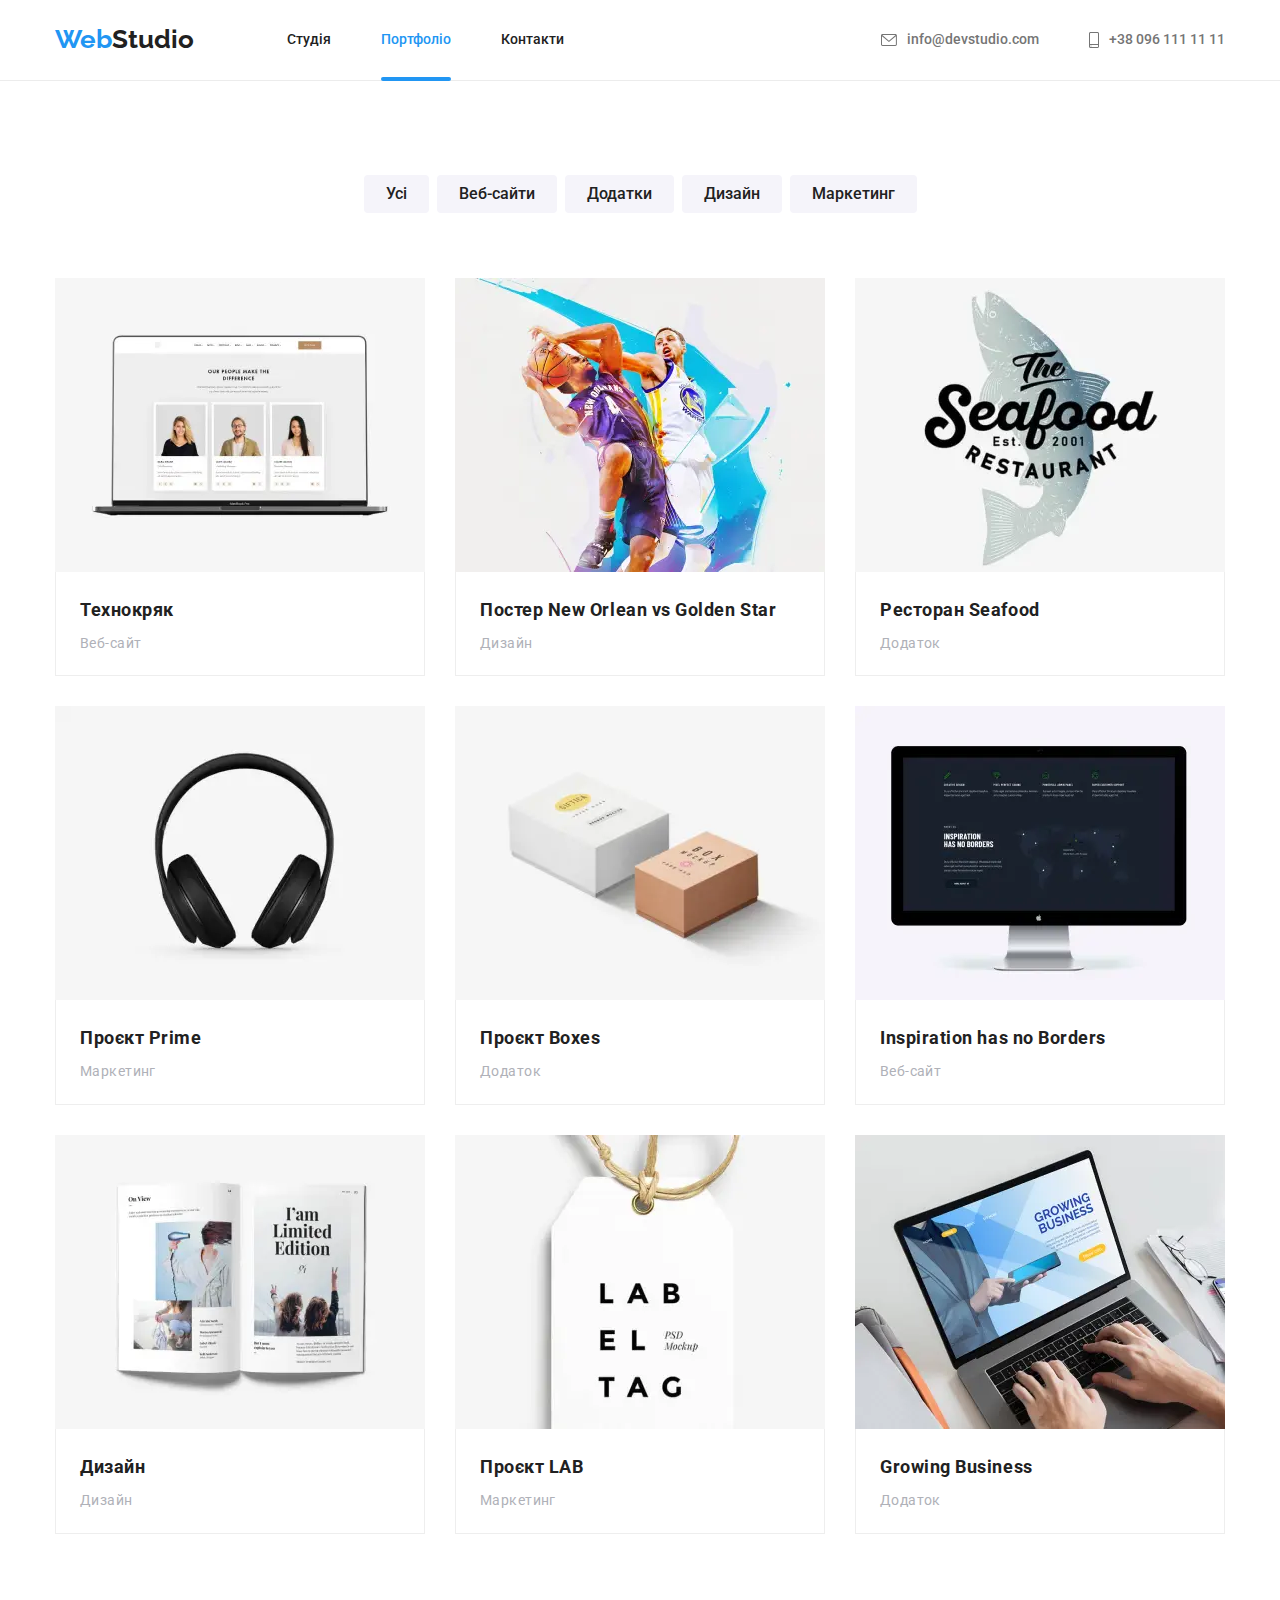
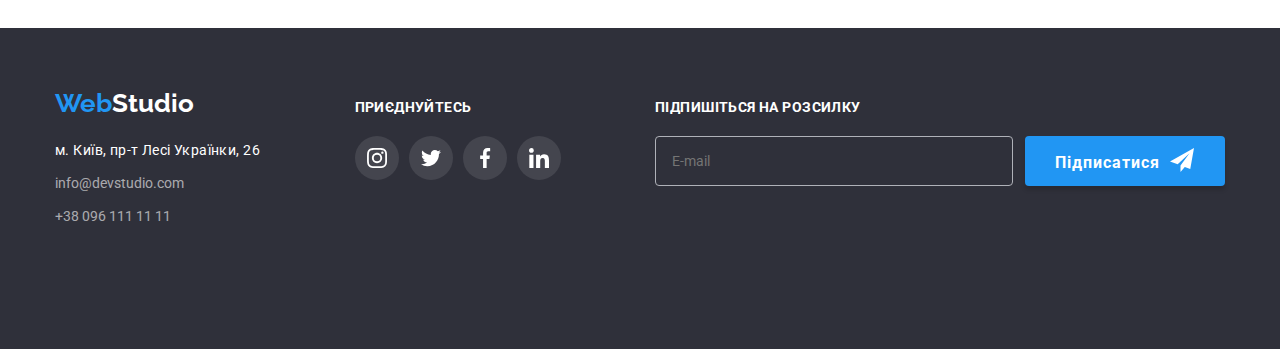
==== commit e6d80586: "Added imgs portfolio!" ====
--- a/portfolio.html
+++ b/portfolio.html
@@ -81,12 +81,59 @@
               <article class="card-set">
                 <a class="card-set__link" href="#">
                   <div class="card-set__overlay">
-                    <img
-                      class="card-set__image"
-                      src="./images/img1.jpg"
-                      alt="Ноутбук"
-                      width="370"
-                    />
+                    <picture>
+                      <source
+                        media="(max-width: 767px)"
+                        srcset="
+                          ./images/portfolio/techno-k-540.webp 1x,
+                          ./images/portfolio/techno-k-900.webp 2x
+                        "
+                        type="image/webp"
+                      />
+                      <source
+                        srcset="
+                          ./images/portfolio/techno-k-450.jpg 1x,
+                          ./images/portfolio/techno-k-900.jpg 2x
+                        "
+                        media="(max-width: 767px)"
+                      />
+                      <source
+                        srcset="
+                          ./images/portfolio/techno-k-354.webp 1x,
+                          ./images/portfolio/techno-k-708.webp 2x
+                        "
+                        type="image/webp"
+                        media="(max-width: 1199px)"
+                      />
+                      <source
+                        srcset="
+                          ./images/portfolio/techno-k-354.jpg 1x,
+                          ./images/portfolio/techno-k-708.jpg 2x
+                        "
+                        media="(max-width: 1199px)"
+                      />
+                      <source
+                        srcset="
+                          ./images/portfolio/techno-k-270.webp 1x,
+                          ./images/portfolio/techno-k-540.webp 2x
+                        "
+                        type="image/webp"
+                        media="(min-width: 1200px)"
+                      />
+                      <source
+                        srcset="
+                          ./images/portfolio/techno-k-270.jpg 1x,
+                          ./images/portfolio/techno-k-540.jpg 2x
+                        "
+                        media="(min-width: 1200px)"
+                      />
+                      <img
+                        class="card-set__image"
+                        src="./images/portfolio/techno-k-270.jpg"
+                        alt="Ноутбук"
+                      />
+                    </picture>
+
                     <p class="card-set__text">
                       Ресурс пропонує комплексні пропозиції з різним рівнем функціоналу та сервісів.
                       Все це дозволить відвідувачу отримати вичерпні відомості про компанію чи
@@ -95,7 +142,7 @@
                   </div>
                   <div class="card-set__meta">
                     <h3 class="card-set__name">Технокряк</h3>
-                    <p class="card-set__paragraph">Веб-сайт</p>
+                    <p class="card-set__paragraph-one">Веб-сайт</p>
                   </div>
                 </a>
               </article>
@@ -104,12 +151,59 @@
               <article class="card-set">
                 <a class="card-set__link" href="#"
                   ><div class="card-set__overlay">
-                    <img
-                      class="card-set__image"
-                      src="./images/img2.jpg"
-                      alt="Баскетбол"
-                      width="370"
-                    />
+                    <picture>
+                      <source
+                        media="(max-width: 767px)"
+                        srcset="
+                          ./images/portfolio/golden-star-540.webp 1x,
+                          ./images/portfolio/golden-star-900.webp 2x
+                        "
+                        type="image/webp"
+                      />
+                      <source
+                        srcset="
+                          ./images/portfolio/golden-star-450.jpg 1x,
+                          ./images/portfolio/golden-star-900.jpg 2x
+                        "
+                        media="(max-width: 767px)"
+                      />
+                      <source
+                        srcset="
+                          ./images/portfolio/golden-star-354.webp 1x,
+                          ./images/portfolio/golden-star-708.webp 2x
+                        "
+                        type="image/webp"
+                        media="(max-width: 1199px)"
+                      />
+                      <source
+                        srcset="
+                          ./images/portfolio/golden-star-354.jpg 1x,
+                          ./images/portfolio/golden-star-708.jpg 2x
+                        "
+                        media="(max-width: 1199px)"
+                      />
+                      <source
+                        srcset="
+                          ./images/portfolio/golden-star-270.webp 1x,
+                          ./images/portfolio/golden-star-540.webp 2x
+                        "
+                        type="image/webp"
+                        media="(min-width: 1200px)"
+                      />
+                      <source
+                        srcset="
+                          ./images/portfolio/golden-star-270.jpg 1x,
+                          ./images/portfolio/golden-star-540.jpg 2x
+                        "
+                        media="(min-width: 1200px)"
+                      />
+                      <img
+                        class="card-set__image"
+                        src="./images/portfolio/golden-star-270.jpg"
+                        alt="Баскетбол"
+                      />
+                    </picture>
+
                     <p class="card-set__text">
                       Ресурс пропонує комплексні пропозиції з різним рівнем функціоналу та сервісів.
                       Все це дозволить відвідувачу отримати вичерпні відомості про компанію чи
@@ -127,7 +221,59 @@
               <article class="card-set">
                 <a class="card-set__link" href="#"
                   ><div class="card-set__overlay">
-                    <img class="card-set__image" src="./images/img3.jpg" alt="Риба" width="370" />
+                    <picture>
+                      <source
+                        media="(max-width: 767px)"
+                        srcset="
+                          ./images/portfolio/seafood-450.webp 1x,
+                          ./images/portfolio/seafood-900.webp 2x
+                        "
+                        type="image/webp"
+                      />
+                      <source
+                        srcset="
+                          ./images/portfolio/seafood-450.jpg 1x,
+                          ./images/portfolio/seafood-900.jpg 2x
+                        "
+                        media="(max-width: 767px)"
+                      />
+                      <source
+                        srcset="
+                          ./images/portfolio/seafood-354.webp 1x,
+                          ./images/portfolio/seafood-708.webp 2x
+                        "
+                        type="image/webp"
+                        media="(max-width: 1199px)"
+                      />
+                      <source
+                        srcset="
+                          ./images/portfolio/seafood-354.jpg 1x,
+                          ./images/portfolio/seafood-708.jpg 2x
+                        "
+                        media="(max-width: 1199px)"
+                      />
+                      <source
+                        srcset="
+                          ./images/portfolio/seafood-270.webp 1x,
+                          ./images/portfolio/seafood-540.webp 2x
+                        "
+                        type="image/webp"
+                        media="(min-width: 1200px)"
+                      />
+                      <source
+                        srcset="
+                          ./images/portfolio/seafood-270.jpg 1x,
+                          ./images/portfolio/seafood-540.jpg 2x
+                        "
+                        media="(min-width: 1200px)"
+                      />
+                      <img
+                        class="card-set__image"
+                        src="./images/portfolio/seafood-270.jpg"
+                        alt="Риба"
+                      />
+                    </picture>
+
                     <p class="card-set__text">
                       Ресурс пропонує комплексні пропозиції з різним рівнем функціоналу та сервісів.
                       Все це дозволить відвідувачу отримати вичерпні відомості про компанію чи
@@ -145,12 +291,59 @@
               <article class="card-set">
                 <a class="card-set__link" href="#"
                   ><div class="card-set__overlay">
-                    <img
-                      class="card-set__image"
-                      src="./images/img4.jpg"
-                      alt="Навушники"
-                      width="370"
-                    />
+                    <picture>
+                      <source
+                        media="(max-width: 767px)"
+                        srcset="
+                          ./images/portfolio/prime-450.webp 1x,
+                          ./images/portfolio/prime-900.webp 2x
+                        "
+                        type="image/webp"
+                      />
+                      <source
+                        srcset="
+                          ./images/portfolio/prime-450.jpg 1x,
+                          ./images/portfolio/prime-900.jpg 2x
+                        "
+                        media="(max-width: 767px)"
+                      />
+                      <source
+                        srcset="
+                          ./images/portfolio/prime-354.webp 1x,
+                          ./images/portfolio/prime-708.webp 2x
+                        "
+                        type="image/webp"
+                        media="(max-width: 1199px)"
+                      />
+                      <source
+                        srcset="
+                          ./images/portfolio/prime-354.jpg 1x,
+                          ./images/portfolio/prime-708.jpg 2x
+                        "
+                        media="(max-width: 1199px)"
+                      />
+                      <source
+                        srcset="
+                          ./images/portfolio/prime-270.webp 1x,
+                          ./images/portfolio/prime-540.webp 2x
+                        "
+                        type="image/webp"
+                        media="(min-width: 1200px)"
+                      />
+                      <source
+                        srcset="
+                          ./images/portfolio/prime-270.jpg 1x,
+                          ./images/portfolio/prime-540.jpg 2x
+                        "
+                        media="(min-width: 1200px)"
+                      />
+                      <img
+                        class="card-set__image"
+                        src="./images/portfolio/prime-270.jpg"
+                        alt="Навушники"
+                      />
+                    </picture>
+
                     <p class="card-set__text">
                       Ресурс пропонує комплексні пропозиції з різним рівнем функціоналу та сервісів.
                       Все це дозволить відвідувачу отримати вичерпні відомості про компанію чи
@@ -168,12 +361,59 @@
               <article class="card-set">
                 <a class="card-set__link" href="#"
                   ><div class="card-set__overlay">
-                    <img
-                      class="card-set__image"
-                      src="./images/img5.jpg"
-                      alt="Коробка"
-                      width="370"
-                    />
+                    <picture>
+                      <source
+                        media="(max-width: 767px)"
+                        srcset="
+                          ./images/portfolio/boxes-450.webp 1x,
+                          ./images/portfolio/boxes-900.webp 2x
+                        "
+                        type="image/webp"
+                      />
+                      <source
+                        srcset="
+                          ./images/portfolio/boxes-450.jpg 1x,
+                          ./images/portfolio/boxes-900.jpg 2x
+                        "
+                        media="(max-width: 767px)"
+                      />
+                      <source
+                        srcset="
+                          ./images/portfolio/boxes-354.webp 1x,
+                          ./images/portfolio/boxes-708.webp 2x
+                        "
+                        type="image/webp"
+                        media="(max-width: 1199px)"
+                      />
+                      <source
+                        srcset="
+                          ./images/portfolio/boxes-354.jpg 1x,
+                          ./images/portfolio/boxes-708.jpg 2x
+                        "
+                        media="(max-width: 1199px)"
+                      />
+                      <source
+                        srcset="
+                          ./images/portfolio/boxes-270.webp 1x,
+                          ./images/portfolio/boxes-540.webp 2x
+                        "
+                        type="image/webp"
+                        media="(min-width: 1200px)"
+                      />
+                      <source
+                        srcset="
+                          ./images/portfolio/boxes-270.jpg 1x,
+                          ./images/portfolio/boxes-540.jpg 2x
+                        "
+                        media="(min-width: 1200px)"
+                      />
+                      <img
+                        class="card-set__image"
+                        src="./images/portfolio/boxes-270.jpg"
+                        alt="Коробка"
+                      />
+                    </picture>
+
                     <p class="card-set__text">
                       Ресурс пропонує комплексні пропозиції з різним рівнем функціоналу та сервісів.
                       Все це дозволить відвідувачу отримати вичерпні відомості про компанію чи
@@ -191,12 +431,59 @@
               <article class="card-set">
                 <a class="card-set__link" href="#"
                   ><div class="card-set__overlay">
-                    <img
-                      class="card-set__image"
-                      src="./images/img6.jpg"
-                      alt="Моноблок"
-                      width="370"
-                    />
+                    <picture>
+                      <source
+                        media="(max-width: 767px)"
+                        srcset="
+                          ./images/portfolio/borders-450.webp 1x,
+                          ./images/portfolio/borders-900.webp 2x
+                        "
+                        type="image/webp"
+                      />
+                      <source
+                        srcset="
+                          ./images/portfolio/borders-450.jpg 1x,
+                          ./images/portfolio/borders-900.jpg 2x
+                        "
+                        media="(max-width: 767px)"
+                      />
+                      <source
+                        srcset="
+                          ./images/portfolio/borders-354.webp 1x,
+                          ./images/portfolio/borders-708.webp 2x
+                        "
+                        type="image/webp"
+                        media="(max-width: 1199px)"
+                      />
+                      <source
+                        srcset="
+                          ./images/portfolio/borders-354.jpg 1x,
+                          ./images/portfolio/borders-708.jpg 2x
+                        "
+                        media="(max-width: 1199px)"
+                      />
+                      <source
+                        srcset="
+                          ./images/portfolio/borders-270.webp 1x,
+                          ./images/portfolio/borders-540.webp 2x
+                        "
+                        type="image/webp"
+                        media="(min-width: 1200px)"
+                      />
+                      <source
+                        srcset="
+                          ./images/portfolio/borders-270.jpg 1x,
+                          ./images/portfolio/borders-540.jpg 2x
+                        "
+                        media="(min-width: 1200px)"
+                      />
+                      <img
+                        class="card-set__image"
+                        src="./images/portfolio/borders-270.jpg"
+                        alt="Моноблок"
+                      />
+                    </picture>
+
                     <p class="card-set__text">
                       Ресурс пропонує комплексні пропозиції з різним рівнем функціоналу та сервісів.
                       Все це дозволить відвідувачу отримати вичерпні відомості про компанію чи
@@ -214,7 +501,59 @@
               <article class="card-set">
                 <a class="card-set__link" href="#"
                   ><div class="card-set__overlay">
-                    <img class="card-set__image" src="./images/img7.jpg" alt="Журнал" width="370" />
+                    <picture>
+                      <source
+                        media="(max-width: 767px)"
+                        srcset="
+                          ./images/portfolio/edition-450.webp 1x,
+                          ./images/portfolio/edition-900.webp 2x
+                        "
+                        type="image/webp"
+                      />
+                      <source
+                        srcset="
+                          ./images/portfolio/edition-450.jpg 1x,
+                          ./images/portfolio/edition-900.jpg 2x
+                        "
+                        media="(max-width: 767px)"
+                      />
+                      <source
+                        srcset="
+                          ./images/portfolio/edition-354.webp 1x,
+                          ./images/portfolio/edition-708.webp 2x
+                        "
+                        type="image/webp"
+                        media="(max-width: 1199px)"
+                      />
+                      <source
+                        srcset="
+                          ./images/portfolio/edition-354.jpg 1x,
+                          ./images/portfolio/edition-708.jpg 2x
+                        "
+                        media="(max-width: 1199px)"
+                      />
+                      <source
+                        srcset="
+                          ./images/portfolio/edition-270.webp 1x,
+                          ./images/portfolio/edition-540.webp 2x
+                        "
+                        type="image/webp"
+                        media="(min-width: 1200px)"
+                      />
+                      <source
+                        srcset="
+                          ./images/portfolio/edition-270.jpg 1x,
+                          ./images/portfolio/edition-540.jpg 2x
+                        "
+                        media="(min-width: 1200px)"
+                      />
+                      <img
+                        class="card-set__image"
+                        src="./images/portfolio/edition-270.jpg"
+                        alt="Журнал"
+                      />
+                    </picture>
+
                     <p class="card-set__text">
                       Ресурс пропонує комплексні пропозиції з різним рівнем функціоналу та сервісів.
                       Все це дозволить відвідувачу отримати вичерпні відомості про компанію чи
@@ -232,7 +571,59 @@
               <article class="card-set">
                 <a class="card-set__link" href="#"
                   ><div class="card-set__overlay">
-                    <img class="card-set__image" src="./images/img8.jpg" alt="Бірка" width="370" />
+                    <picture>
+                      <source
+                        media="(max-width: 767px)"
+                        srcset="
+                          ./images/portfolio/lab-450.webp 1x,
+                          ./images/portfolio/lab-900.webp 2x
+                        "
+                        type="image/webp"
+                      />
+                      <source
+                        srcset="
+                          ./images/portfolio/lab-450.jpg 1x,
+                          ./images/portfolio/lab-900.jpg 2x
+                        "
+                        media="(max-width: 767px)"
+                      />
+                      <source
+                        srcset="
+                          ./images/portfolio/lab-354.webp 1x,
+                          ./images/portfolio/lab-708.webp 2x
+                        "
+                        type="image/webp"
+                        media="(max-width: 1199px)"
+                      />
+                      <source
+                        srcset="
+                          ./images/portfolio/lab-354.jpg 1x,
+                          ./images/portfolio/lab-708.jpg 2x
+                        "
+                        media="(max-width: 1199px)"
+                      />
+                      <source
+                        srcset="
+                          ./images/portfolio/lab-270.webp 1x,
+                          ./images/portfolio/lab-540.webp 2x
+                        "
+                        type="image/webp"
+                        media="(min-width: 1200px)"
+                      />
+                      <source
+                        srcset="
+                          ./images/portfolio/lab-270.jpg 1x,
+                          ./images/portfolio/lab-540.jpg 2x
+                        "
+                        media="(min-width: 1200px)"
+                      />
+                      <img
+                        class="card-set__image"
+                        src="./images/portfolio/lab-270.jpg"
+                        alt="Бірка"
+                      />
+                    </picture>
+
                     <p class="card-set__text">
                       Ресурс пропонує комплексні пропозиції з різним рівнем функціоналу та сервісів.
                       Все це дозволить відвідувачу отримати вичерпні відомості про компанію чи
@@ -250,12 +641,60 @@
               <article class="card-set">
                 <a class="card-set__link" href="#"
                   ><div class="card-set__overlay">
-                    <img
-                      class="card-set__image"
-                      src="./images/img9.jpg"
-                      alt="Робочий Ноутбук"
-                      width="370"
-                    />
+                    <picture>
+                      <source
+                        media="(max-width: 767px)"
+                        srcset="
+                          ./images/portfolio/besiness-450.webp 1x,
+                          ./images/portfolio/besiness-900.webp 2x
+                        "
+                        type="image/webp"
+                      />
+                      <source
+                        srcset="
+                          ./images/portfolio/besiness-450.jpg 1x,
+                          ./images/portfolio/besiness-900.jpg 2x
+                        "
+                        media="(max-width: 767px)"
+                      />
+                      <source
+                        srcset="
+                          ./images/portfolio/besiness-354.webp 1x,
+                          ./images/portfolio/besiness-708.webp 2x
+                        "
+                        type="image/webp"
+                        media="(max-width: 1199px)"
+                      />
+                      <source
+                        srcset="
+                          ./images/portfolio/besiness-354.jpg 1x,
+                          ./images/portfolio/besiness-708.jpg 2x
+                        "
+                        media="(max-width: 1199px)"
+                      />
+                      <source
+                        srcset="
+                          ./images/portfolio/besiness-270.webp 1x,
+                          ./images/portfolio/besiness-540.webp 2x
+                        "
+                        type="image/webp"
+                        media="(min-width: 1200px)"
+                      />
+                      <source
+                        srcset="
+                          ./images/portfolio/besiness-270.jpg 1x,
+                          ./images/portfolio/besiness-540.jpg 2x
+                        "
+                        media="(min-width: 1200px)"
+                      />
+                      <img
+                        class="card-set__image"
+                        src="./images/portfolio/besiness-270.jpg"
+                        alt="Робочий Ноутбук"
+                        width="370"
+                      />
+                    </picture>
+
                     <p class="card-set__text">
                       Ресурс пропонує комплексні пропозиції з різним рівнем функціоналу та сервісів.
                       Все це дозволить відвідувачу отримати вичерпні відомості про компанію чи
--- a/css/main.min.css
+++ b/css/main.min.css
@@ -1 +1 @@
-@import"https://fonts.googleapis.com/css2?family=Raleway:wght@700&family=Roboto:wght@400;500;700;900&display=swap";:root{--color-primary: #212121;--color-background: #2f303a;--color-secondary: #757575;--color-white-color: #ffffff;--color-thirdary: #2196f3;--color-button-hover: #188ce8;--color-light-gray: #f5f4fa;--color-icon: #afb1b8;--color-shadow-card: 0px 1px 1px rgba(0, 0, 0, 0.12), 0px 4px 4px rgba(0, 0, 0, 0.06), 1px 4px 6px rgba(0, 0, 0, 0.16);--color-hover-animation: 250ms cubic-bezier(0.4, 0, 0.2, 1);--font-roboto: "Roboto", sans-serif;--font-raleway: "Raleway"}/*! modern-normalize v1.1.0 | MIT License | https://github.com/sindresorhus/modern-normalize */*,::before,::after{-webkit-box-sizing:border-box;box-sizing:border-box;padding:0;margin:0}html{-moz-tab-size:4;-o-tab-size:4;tab-size:4}html{line-height:1.15;-webkit-text-size-adjust:100%}body{margin:0}body{font-family:system-ui,-apple-system,"Segoe UI",Roboto,Helvetica,Arial,sans-serif,"Apple Color Emoji","Segoe UI Emoji"}hr{height:0;color:inherit}abbr[title]{-webkit-text-decoration:underline dotted;text-decoration:underline dotted}b,strong{font-weight:bolder}code,kbd,samp,pre{font-family:ui-monospace,SFMono-Regular,Consolas,"Liberation Mono",Menlo,monospace;font-size:1em}small{font-size:80%}sub,sup{font-size:75%;line-height:0;position:relative;vertical-align:baseline}sub{bottom:-0.25em}sup{top:-0.5em}table{text-indent:0;border-color:inherit}button,input,optgroup,select,textarea{font-family:inherit;font-size:100%;line-height:1.15;margin:0}button,select{text-transform:none}button,[type=button],[type=reset],[type=submit]{-webkit-appearance:button}::-moz-focus-inner{border-style:none;padding:0}:-moz-focusring{outline:1px dotted ButtonText}:-moz-ui-invalid{box-shadow:none}legend{padding:0}progress{vertical-align:baseline}::-webkit-inner-spin-button,::-webkit-outer-spin-button{height:auto}[type=search]{-webkit-appearance:textfield;outline-offset:-2px}::-webkit-search-decoration{-webkit-appearance:none}::-webkit-file-upload-button{-webkit-appearance:button;font:inherit}summary{display:list-item}body{font-size:16px;line-height:1.7;font-family:var(--font-roboto);color:var(--color-primary);background-color:var(--color-white-color)}body.lock{overflow:hidden}img{display:block;max-width:100%;height:auto}ul{list-style:none}.visually-hidden{position:absolute;white-space:nowrap;width:1px;height:1px;overflow:hidden;border:0;padding:0;clip:rect(0 0 0 0);-webkit-clip-path:inset(50%);clip-path:inset(50%);margin:-1px}.feature-title{font-weight:700;font-size:14px;line-height:1.1px;letter-spacing:.03em;text-transform:uppercase;margin-bottom:10px;color:var(--color-primary)}@media screen and (max-width: 768px){.feature-title{text-align:center}}.container{padding:0 15px}@media screen and (min-width: 480px){.container{max-width:480px;margin:0 auto}}@media screen and (min-width: 768px){.container{max-width:768px}}@media screen and (min-width: 1200px){.container{max-width:1200px}}.activity{padding-bottom:94px}@media screen and (max-width: 1200px){.activity{display:none}}.activity__container{text-align:center}.activity__thumb{position:absolute;top:224px;left:0px;width:100%;height:70px;background:rgba(47,48,58,.8);overflow:hidden}.activity__tumb-text{margin:27px;font-weight:700;font-size:14px;line-height:1.1;text-align:center;letter-spacing:.03em;text-transform:uppercase;color:var(--color-white-color)}.activity__container{text-align:center}.activity__list{display:-webkit-box;display:-ms-flexbox;display:flex}.activity__list .activity__item{position:relative;margin-right:30px}.activity__item:nth-child(3n){margin-right:0px}.activity__subtitle{text-align:center;margin-top:0px;margin-bottom:30px;color:var(--color-primary);font-style:normal;font-weight:700;font-size:28px;line-height:1.2}@media screen and (min-width: 1200px){.activity__subtitle{margin-bottom:50px}}@media screen and (min-width: 1200px){.activity__subtitle{font-size:36px;line-height:1.16}}.navigation{display:none;margin-left:93px;gap:50px}@media screen and (min-width: 768px){.navigation{display:-webkit-box;display:-ms-flexbox;display:flex}}.navigation__link{padding:32px 0}.navigation__link.current{position:relative;color:var(--color-thirdary);outline:none}.navigation__link.current::after{content:"";position:absolute;display:block;left:0;bottom:-1px;width:100%;height:4px;border-radius:2px;background-color:var(--color-thirdary)}.backdrop{position:fixed;top:0;left:0;z-index:1;width:100%;height:100%;background:rgba(0,0,0,.2);-webkit-transition:opacity var(--color-hover-animation),visibility var(--color-hover-animation);transition:opacity var(--color-hover-animation),visibility var(--color-hover-animation)}.backdrop__modal{position:absolute;padding:40px;top:50%;left:50%;width:528px;-webkit-transform:translate(-50%, -50%);transform:translate(-50%, -50%);background-color:var(--color-white-color);-webkit-box-shadow:0px 1px 3px rgba(0,0,0,.12),0px 1px 1px rgba(0,0,0,.14),0px 2px 1px rgba(0,0,0,.2);box-shadow:0px 1px 3px rgba(0,0,0,.12),0px 1px 1px rgba(0,0,0,.14),0px 2px 1px rgba(0,0,0,.2);border-radius:4px}.backdrop__textarea{position:relative;width:100%;height:120px;padding:12px;border:1px solid var(--color-icon);color:var(--color-primary);border-radius:4px;outline:none;resize:none;-webkit-transition:border-color var(--color-hover-animation);transition:border-color var(--color-hover-animation);margin-bottom:20px}.backdrop__textarea:focus,.backdrop__textarea:hover{border-color:var(--color-thirdary)}.backdrop__textarea::-webkit-input-placeholder{font-size:px;line-height:1.25;letter-spacing:.03em;color:var(--color-icon)}.backdrop__textarea::-moz-placeholder{font-size:px;line-height:1.25;letter-spacing:.03em;color:var(--color-icon)}.backdrop__textarea:-ms-input-placeholder{font-size:px;line-height:1.25;letter-spacing:.03em;color:var(--color-icon)}.backdrop__textarea::-ms-input-placeholder{font-size:px;line-height:1.25;letter-spacing:.03em;color:var(--color-icon)}.backdrop__textarea::placeholder{font-size:px;line-height:1.25;letter-spacing:.03em;color:var(--color-icon)}.backdrop__button{position:absolute;top:8px;right:8px;display:-webkit-box;display:-ms-flexbox;display:flex;-webkit-box-align:center;-ms-flex-align:center;align-items:center;-webkit-box-pack:center;-ms-flex-pack:center;justify-content:center;width:30px;height:30px;cursor:pointer;border-radius:50%;border:1px solid rgba(0,0,0,.1);background-color:var(--color-white-color);-webkit-transition:color var(--color-hover-animation),fill var(--color-hover-animation),-webkit-box-shadow var(--color-hover-animation);transition:color var(--color-hover-animation),fill var(--color-hover-animation),-webkit-box-shadow var(--color-hover-animation);transition:color var(--color-hover-animation),box-shadow var(--color-hover-animation),fill var(--color-hover-animation);transition:color var(--color-hover-animation),box-shadow var(--color-hover-animation),fill var(--color-hover-animation),-webkit-box-shadow var(--color-hover-animation)}.backdrop__button:hover,.backdrop__button:focus{fill:var(--color-button-hover);-webkit-box-shadow:0px 4px 4px rgba(0,0,0,.15);box-shadow:0px 4px 4px rgba(0,0,0,.15)}.backdrop__input{width:100%;padding:12px 12px 12px 42px;border:1px solid var(--color-icon);border-radius:4px;outline:none;color:var(--color-primary);-webkit-transition:border-color var(--color-hover-animation);transition:border-color var(--color-hover-animation)}.backdrop__input:focus,.backdrop__input:hover{border-color:var(--color-thirdary)}.backdrop__input:hover+.backdrop__icon{fill:var(--color-thirdary)}.backdrop__input::-webkit-input-placeholder{font-size:16px;line-height:1.25;letter-spacing:.03em;color:var(--color-primary)}.backdrop__input::-moz-placeholder{font-size:16px;line-height:1.25;letter-spacing:.03em;color:var(--color-primary)}.backdrop__input:-ms-input-placeholder{font-size:16px;line-height:1.25;letter-spacing:.03em;color:var(--color-primary)}.backdrop__input::-ms-input-placeholder{font-size:16px;line-height:1.25;letter-spacing:.03em;color:var(--color-primary)}.backdrop__input::placeholder{font-size:16px;line-height:1.25;letter-spacing:.03em;color:var(--color-primary)}.backdrop__control{position:relative;margin-bottom:10px}.backdrop__control:focus-within .backdrop__icon{fill:var(--color-thirdary)}.backdrop__checkbox-label{display:block;padding-left:38px;font-size:14px;line-height:1.71;letter-spacing:.03em;color:var(--color-secondary);margin-bottom:30px;cursor:pointer}.backdrop__checkbox-label a{color:var(--color-thirdary)}.backdrop.is-hidden{visibility:hidden;opacity:0;pointer-events:none}.backdrop__form-title{display:-webkit-box;display:-ms-flexbox;display:flex;-webkit-box-pack:center;-ms-flex-pack:center;justify-content:center;margin-bottom:12px;color:var(--color-primary);font-weight:700;font-size:20px;line-height:1.1;letter-spacing:.03em}.backdrop .backdrop__checkbox{position:relative}.backdrop .backdrop__checkbox-control{width:16px;height:15px;position:absolute;top:50%;left:15px;-webkit-transform:translateY(-50%);transform:translateY(-50%);background-color:var(--color-white-color);border:2px solid var(--color-primary);border-radius:2px;z-index:0;-webkit-transition:border-color var(--color-hover-animation),background-color var(--color-hover-animation),fill var(--color-hover-animation);transition:border-color var(--color-hover-animation),background-color var(--color-hover-animation),fill var(--color-hover-animation)}.backdrop .backdrop__checkbox-input:hover+.backdrop__checkbox-control,.backdrop .backdrop__checkbox-input:focus+.backdrop__checkbox-control{border-color:var(--color-thirdary)}.backdrop .backdrop__checkbox-input:checked+.backdrop__checkbox-control{background-color:var(--color-thirdary)}.backdrop .backdrop__checkbox-check{display:block;position:absolute;top:50%;left:50%;-webkit-transform:translate(-50%, -50%);transform:translate(-50%, -50%);z-index:1;fill:var(--color-white-color)}.backdrop__label{display:block;font-weight:400;font-size:12px;line-height:1.1;margin-bottom:4px}.backdrop__icon{position:absolute;top:50%;left:12px;-webkit-transform:translateY(-50%);transform:translateY(-50%);fill:currentColor;-webkit-transition:fill var(--color-hover-animation);transition:fill var(--color-hover-animation)}.backdrop__submit-button{display:block;margin-left:auto;margin-right:auto}.button{width:200px;height:50px;color:var(--color-white-color);background-color:var(--color-thirdary);font-weight:700;font-size:16px;line-height:1.88;letter-spacing:.06em;border-color:rgba(0,0,0,0);text-align:center;-webkit-box-shadow:0px 4px 4px rgba(0,0,0,.15);box-shadow:0px 4px 4px rgba(0,0,0,.15);border-radius:4px;cursor:pointer;-webkit-transform:color var(--color-hover-animation),border-color var(--color-hover-animation),box-shadow var(--color-hover-animation);transform:color var(--color-hover-animation),border-color var(--color-hover-animation),box-shadow var(--color-hover-animation)}.button:hover,.button:focus{background-color:var(--color-button-hover)}.button:focus{outline:none}.coopertion{padding-top:60px;padding-bottom:60px}@media screen and (min-width: 1200px){.coopertion{padding-top:94px;padding-bottom:94px}}.coopertion__list{display:-webkit-box;display:-ms-flexbox;display:flex;-ms-flex-wrap:wrap;flex-wrap:wrap;gap:30px}.coopertion__item{width:calc((100% - 30px)/2)}@media screen and (min-width: 768px){.coopertion__item{-ms-flex-preferred-size:calc((100% - 60px)/3);flex-basis:calc((100% - 60px)/3)}}@media screen and (min-width: 1200px){.coopertion__item{-ms-flex-preferred-size:calc((100% - 150px)/6);flex-basis:calc((100% - 150px)/6)}}.coopertion__icon{fill:currentcolor}.coopertion__link{width:100%;height:92px;border:1px solid var(--color-icon);display:-webkit-box;display:-ms-flexbox;display:flex;-webkit-box-align:center;-ms-flex-align:center;align-items:center;-webkit-box-pack:center;-ms-flex-pack:center;justify-content:center;border-radius:5px;color:var(--color-icon);-webkit-transition:color var(--color-hover-animation),border-color var(--color-hover-animation);transition:color var(--color-hover-animation),border-color var(--color-hover-animation);outline:none}.coopertion__link:hover,.coopertion__link:focus{border-color:var(--color-thirdary);color:var(--color-thirdary)}.hero{background-color:var(--color-background);-webkit-box-align:center;-ms-flex-align:center;align-items:center;-webkit-box-pack:center;-ms-flex-pack:center;justify-content:center;text-align:center;padding:118px 0}@media screen and (min-width: 1200px){.hero{padding:200px 0}}.hero__canvas{margin:auto;display:-webkit-box;display:-ms-flexbox;display:flex;-webkit-box-align:center;-ms-flex-align:center;align-items:center;-webkit-box-pack:center;-ms-flex-pack:center;justify-content:center;max-width:1600px;background-image:-webkit-gradient(linear, right top, left top, from(rgba(47, 48, 58, 0.4)), to(rgba(47, 48, 58, 0.4))),url(../styles/icons/hero.jpg);background-image:linear-gradient(to left, rgba(47, 48, 58, 0.4), rgba(47, 48, 58, 0.4)),url(../styles/icons/hero.jpg)}.hero__title{color:var(--color-white-color);font-weight:900;font-size:26px;line-height:1.6;max-width:360px;margin:0 auto 30px}@media screen and (min-width: 1200px){.hero__title{font-size:44px;line-height:1.36;max-width:696px}}.logo{color:var(--color-primary);font-family:var(--font-raleway);text-decoration:none;font-weight:700;font-size:26px;line-height:1.2;font-style:normal;outline:none}.logo__slog{color:var(--color-thirdary)}.portfolio{padding-top:94px;padding-bottom:94px}.portfolio__button{color:var(--color-primary);font-style:normal;font-weight:500;font-size:16px;line-height:1.6;cursor:pointer;border:none;border-radius:4px;background-color:var(--color-light-gray);padding:6px 22px 6px 22px;-webkit-transition:color var(--color-hover-animation),background-color var(--color-hover-animation),-webkit-box-shadow var(--color-hover-animation);transition:color var(--color-hover-animation),background-color var(--color-hover-animation),-webkit-box-shadow var(--color-hover-animation);transition:color var(--color-hover-animation),box-shadow var(--color-hover-animation),background-color var(--color-hover-animation);transition:color var(--color-hover-animation),box-shadow var(--color-hover-animation),background-color var(--color-hover-animation),-webkit-box-shadow var(--color-hover-animation)}.portfolio__button:hover{background:var(--color-thirdary);color:var(--color-white-color);-webkit-box-shadow:0px 3px 1px rgba(0,0,0,.1),0px 1px 2px rgba(0,0,0,.08),0px 2px 2px rgba(0,0,0,.12);box-shadow:0px 3px 1px rgba(0,0,0,.1),0px 1px 2px rgba(0,0,0,.08),0px 2px 2px rgba(0,0,0,.12)}.portfolio__button:focus{background:var(--color-thirdary);color:var(--color-white-color)}.portfolio__list{display:-webkit-box;display:-ms-flexbox;display:flex;-ms-flex-wrap:wrap;flex-wrap:wrap;margin-bottom:40px}@media screen and (min-width: 768px){.portfolio__list{-webkit-box-align:center;-ms-flex-align:center;align-items:center;-webkit-box-pack:center;-ms-flex-pack:center;justify-content:center;margin-bottom:50px}}.portfolio__list .portfolio__item{margin-right:8px;margin-bottom:15px}.portfolio__list .portfolio__item:nth-last-child(1){margin-right:0px}.subscribe-form{display:-webkit-box;display:-ms-flexbox;display:flex;-webkit-box-pack:end;-ms-flex-pack:end;justify-content:flex-end;-webkit-box-align:end;-ms-flex-align:end;align-items:flex-end;grid-area:12px}@media screen and (max-width: 1200px){.subscribe-form{-webkit-box-orient:vertical;-webkit-box-direction:normal;-ms-flex-direction:column;flex-direction:column;gap:20px;text-align:center;-webkit-box-align:center;-ms-flex-align:center;align-items:center}}.subscribe-form__input{width:358px;height:50px;padding:15px 16px;border:1px solid var(--color-icon);border-radius:4px;outline:none;background:var(--color-background);color:var(--color-white-color);-webkit-transition:border-color var(--color-hover-animation);transition:border-color var(--color-hover-animation)}.subscribe-form__icon{-webkit-box-align:center;-ms-flex-align:center;align-items:center;margin-left:10px;fill:var(--color-white-color)}.subscribe-form__button{display:-webkit-box;display:-ms-flexbox;display:flex;padding:10px 28px}.subscribe-form__input:hover,.subscribe-form__input:focus{border-color:var(--color-thirdary)}.subscribe-form__title,.footer__invitation{display:block;margin-bottom:20px;color:var(--color-white-color);font-weight:700;font-size:14px;line-height:1.14;letter-spacing:.03em;text-transform:uppercase}.team{padding-top:60px;padding-bottom:60px;background:var(--color-light-gray)}@media screen and (min-width: 1200px){.team{padding-top:94px}}@media screen and (min-width: 480px){.team__list{display:-webkit-box;display:-ms-flexbox;display:flex;gap:30px;-ms-flex-wrap:wrap;flex-wrap:wrap}}.team__item{display:inline-block;text-align:center;-webkit-box-shadow:0px 1px 3px rgba(0,0,0,.12),0px 1px 1px rgba(0,0,0,.14),0px 2px 1px rgba(0,0,0,.2);box-shadow:0px 1px 3px rgba(0,0,0,.12),0px 1px 1px rgba(0,0,0,.14),0px 2px 1px rgba(0,0,0,.2);border-radius:0px 0px 4px 4px}@media screen and (min-width: 768px){.team__item{-ms-flex-preferred-size:calc((100% - 30px)/2);flex-basis:calc((100% - 30px)/2)}}@media screen and (min-width: 1200px){.team__item{-ms-flex-preferred-size:calc((100% - 90px)/4);flex-basis:calc((100% - 90px)/4)}}.team__developer{margin-bottom:16px;font-weight:400;font-size:16px;line-height:1.2;letter-spacing:.03em;color:var(--color-secondary)}@media screen and (min-width: 1200px){.team__developer{font-size:16px;line-height:1.2}}.team__social-list{display:-webkit-box;display:-ms-flexbox;display:flex;-webkit-box-pack:center;-ms-flex-pack:center;justify-content:center;gap:10px}.team__employee{background-color:var(--color-white-color);padding:30px 20px}.team__name{margin-bottom:10px;font-weight:500;font-size:16px;line-height:1.2;letter-spacing:.03em}@media screen and (min-width: 1200px){.team__name{font-size:16px;line-height:1.2}}.team__link{width:44px;height:44px;display:-webkit-box;display:-ms-flexbox;display:flex;-webkit-box-align:center;-ms-flex-align:center;align-items:center;-webkit-box-pack:center;-ms-flex-pack:center;justify-content:center;border-radius:50%;-webkit-transition:background-color var(--color-hover-animation);transition:background-color var(--color-hover-animation);outline:none}.team__link:hover .team__icon,.team__link:focus .team__icon{fill:var(--color-white-color)}.team__link .team__icon{fill:var(--color-icon);-webkit-transition:fill var(--color-hover-animation);transition:fill var(--color-hover-animation)}.team__link:hover{background-color:var(--color-thirdary);color:var(--color-white-color)}.team__link:focus{background-color:var(--color-thirdary)}.mobile__backdrop{visibility:hidden;pointer-events:none;position:fixed;top:0;left:0;z-index:999;width:100vw;height:100vh;background:rgba(0,0,0,.2);-webkit-transition:opacity var(--color-hover-animation),visibility var(--color-hover-animation);transition:opacity var(--color-hover-animation),visibility var(--color-hover-animation)}.mobile__backdrop.is-open{visibility:visible;pointer-events:all}.mobile__backdrop.is-open .mobile__modal{-webkit-transform:translateX(0);transform:translateX(0)}@media screen and (min-width: 1200px){.mobile__backdrop{display:none}}.mobile-menu__btn-close{position:absolute;top:10px;right:15px;display:-webkit-box;display:-ms-flexbox;display:flex;-webkit-box-align:center;-ms-flex-align:center;align-items:center;-webkit-box-pack:center;-ms-flex-pack:center;justify-content:center}.mobile__modal{position:absolute;top:0;left:0;padding:48px 40px;height:100%;width:100%;-webkit-transform:translate(100%);transform:translate(100%);z-index:999;background-color:var(--color-white-color);-webkit-box-shadow:0px 1px 3px rgba(0,0,0,.12),0px 1px 1px rgba(0,0,0,.14),0px 2px 1px rgba(0,0,0,.2);box-shadow:0px 1px 3px rgba(0,0,0,.12),0px 1px 1px rgba(0,0,0,.14),0px 2px 1px rgba(0,0,0,.2);-webkit-transition:-webkit-transform var(--color-hover-animation);transition:-webkit-transform var(--color-hover-animation);transition:transform var(--color-hover-animation);transition:transform var(--color-hover-animation), -webkit-transform var(--color-hover-animation);overflow-y:auto}.mobile-menu__btn-close{position:absolute;width:40px;height:40px;top:10px;right:15px;border:none;background-color:var(--color-white-color)}.mobile-menu__navigation{margin-bottom:306px}.mobile-menu__link{display:block;padding-bottom:32px;font-weight:500;font-size:40px;line-height:47px;letter-spacing:.02em;text-decoration:none;color:var(--color-primary)}.mobile-menu__link--current{color:var(--color-thirdary)}.mobile-menu__contacts-link-tel{display:block;margin-bottom:32px;font-weight:500;font-size:34px;line-height:1.2;letter-spacing:.02em;text-decoration:none;color:var(--color-thirdary)}.mobile-menu__contacts-link-email{display:block;margin-bottom:64px;font-weight:500;font-size:24px;line-height:1.16;letter-spacing:.02em;text-decoration:none;color:var(--color-secondary)}.mobile-menu__socials{display:-webkit-box;display:-ms-flexbox;display:flex;-webkit-box-align:center;-ms-flex-align:center;align-items:center;-ms-flex-wrap:wrap;flex-wrap:wrap;gap:10px}.mobile-menu__socials-link{font-weight:500;font-size:18px;line-height:1.22;letter-spacing:.02em;text-decoration:none;color:var(--color-thirdary);padding-right:10px;border-right:1px solid rgba(33,33,33,.2);-webkit-transform:rotate(90deg);transform:rotate(90deg)}.header{border-bottom:1px solid #ececec}@media screen and (max-width: 768px){.header{padding:15px 0}}.header__link,.navigation__link{display:-webkit-inline-box;display:-ms-inline-flexbox;display:inline-flex;-webkit-box-align:center;-ms-flex-align:center;align-items:center;color:var(--color-primary);text-decoration:none;font-weight:500;font-size:14px;line-height:1.1;outline:none;-webkit-transition:color var(--color-hover-animation);transition:color var(--color-hover-animation)}.header__link:hover,.navigation__link:hover,.header__link:focus,.navigation__link:focus{color:var(--color-thirdary)}@media screen and (min-width: 1200px){.header__link,.navigation__link{padding:32px 0}}.header__adresse{display:-webkit-box;display:-ms-flexbox;display:flex;-webkit-box-align:center;-ms-flex-align:center;align-items:center;color:var(--color-secondary);text-decoration:none;font-style:normal;font-weight:500;font-size:14px;line-height:1.1}.header__adresse:hover,.header__adresse:focus{color:var(--color-thirdary)}.header__adresse:hover .header__icon{fill:var(--color-thirdary);-webkit-transition:fill var(--color-hover-animation);transition:fill var(--color-hover-animation)}.header__nav{display:-webkit-box;display:-ms-flexbox;display:flex;-webkit-box-align:center;-ms-flex-align:center;align-items:center}@media screen and (max-width: 768px){.header__nav{width:100%}}.header__contact-list{display:none;margin-left:auto;gap:50px}@media screen and (min-width: 768px){.header__contact-list{display:-webkit-box;display:-ms-flexbox;display:flex}}@media screen and (min-width: 768px)and (max-width: 1200px){.header__contact-list{-webkit-box-orient:vertical;-webkit-box-direction:normal;-ms-flex-direction:column;flex-direction:column;gap:10px}}.header__icon{fill:currentColor;margin-right:10px}.menu-toggle{display:-webkit-inline-box;display:-ms-inline-flexbox;display:inline-flex;-webkit-box-align:center;-ms-flex-align:center;align-items:center;-webkit-box-pack:center;-ms-flex-pack:center;justify-content:center;margin-left:auto;width:40px;height:40px;border:none;background-color:var(--color-white-color)}@media screen and (min-width: 768px){.menu-toggle{display:none}}.benefist{display:-webkit-inline-box;display:-ms-inline-flexbox;display:inline-flex;padding-top:60px}@media screen and (min-width: 1200px){.benefist{padding-top:94px;padding-bottom:94px}}.benefist__icon{display:-webkit-box;display:-ms-flexbox;display:flex;-webkit-box-align:center;-ms-flex-align:center;align-items:center;-webkit-box-pack:center;-ms-flex-pack:center;justify-content:center;height:120px;margin-bottom:30px;background-color:var(--color-light-gray);border-radius:4px}.benefist__list{display:-webkit-box;display:-ms-flexbox;display:flex}.benefist__list__item{-ms-flex-preferred-size:calc((100% - 60px)/2);flex-basis:calc((100% - 60px)/2)}.benefist__list__item:nth-last-child(4){margin-right:0px}.benefist__list .benefist__item{width:100%;margin-right:30px}.benefist__paragraph,.card-set__paragraph{font-size:14px;line-height:1.7;letter-spacing:.03em;color:var(--color-icon);margin-bottom:30px}.footer{padding-top:60px;padding-bottom:60px;background-color:var(--color-background);font-weight:400;font-size:14px;line-height:1.7}.footer__position{display:-webkit-box;display:-ms-flexbox;display:flex;-webkit-box-align:baseline;-ms-flex-align:baseline;align-items:baseline;-webkit-box-pack:justify;-ms-flex-pack:justify;justify-content:space-between}@media screen and (max-width: 1200px){.footer__position{-webkit-box-orient:vertical;-webkit-box-direction:normal;-ms-flex-direction:column;flex-direction:column;gap:60px;-webkit-box-align:center;-ms-flex-align:center;align-items:center;text-align:center}}.footer__logo{color:var(--color-white-color)}.footer__slogo{color:var(--color-thirdary)}.footer__adresse-link{color:rgba(255,255,255,.6);text-decoration:none;font-style:normal;font-weight:400;font-size:14px;line-height:1.1;-webkit-transition:color var(--color-hover-animation);transition:color var(--color-hover-animation);outline:none}.footer__adresse-link:hover,.footer__adresse-link:focus{color:var(--color-thirdary)}.footer__adresse-list .footer__adresse-item{margin-bottom:9px}.footer__adresse-item:nth-last-child(-n+1){margin-bottom:0px}.footer__location-link{color:var(--color-white-color);text-decoration:none;font-style:normal;font-weight:400;font-size:14px;line-height:1.7;outline:none;letter-spacing:.3}.footer__social-list{display:-webkit-box;display:-ms-flexbox;display:flex;gap:10px}.footer__link{width:44px;height:44px;display:-webkit-box;display:-ms-flexbox;display:flex;-webkit-box-align:center;-ms-flex-align:center;align-items:center;-webkit-box-pack:center;-ms-flex-pack:center;justify-content:center;border-radius:50%;background-color:rgba(255,255,255,.1);-webkit-transition:background-color var(--color-hover-animation);transition:background-color var(--color-hover-animation);outline:none}.footer__link:hover,.footer__link:focus{background-color:var(--color-thirdary)}.footer__link:hover .net-icon,.footer__link:focus .net-icon{fill:var(--color-white-color)}.footer__icon{fill:var(--color-white-color)}.card-set{display:-webkit-box;display:-ms-flexbox;display:flex;-ms-flex-wrap:wrap;flex-wrap:wrap}.card-set__item{width:370px;margin-right:30px;margin-bottom:30px;background:#fff}@media screen and (min-width: 768px){.card-set__item{-ms-flex-preferred-size:calc((100% - 60px)/2);flex-basis:calc((100% - 60px)/2)}}@media screen and (min-width: 1200px){.card-set__item{-ms-flex-preferred-size:calc((100% - 90px)/3);flex-basis:calc((100% - 90px)/3)}}.card-set__item:nth-child(2n){margin-right:0px}@media screen and (min-width: 768px){.card-set__item:nth-child(3n){margin-right:0px}}.card-set__item:nth-last-child(-n+2){margin-bottom:0px}@media screen and (min-width: 1200px){.card-set__item:nth-child(-n+3){margin-bottom:0px}}.card-set__meta{padding:20px 24px 20px 24px;border:1px solid #eee;border-top:0px}.card-set__overlay{position:relative;overflow:hidden}.card-set__text{position:absolute;top:0;left:0;height:100%;width:100%;padding:63px 24px;font-weight:400;font-size:18px;line-height:1.55;letter-spacing:.03em;color:var(--color-white-color);background:rgba(33,150,243,.9);-webkit-transform:translateY(101%);transform:translateY(101%);-webkit-transition:-webkit-transform var(--color-hover-animation),-webkit-transition-duration var(--color-hover-animation);transition:-webkit-transform var(--color-hover-animation),-webkit-transition-duration var(--color-hover-animation);transition:transform var(--color-hover-animation),transition-duration var(--color-hover-animation);transition:transform var(--color-hover-animation),transition-duration var(--color-hover-animation),-webkit-transform var(--color-hover-animation),-webkit-transition-duration var(--color-hover-animation)}.card-set__item:hover .card-set__text{-webkit-transform:translatey(0);transform:translatey(0);opacity:1}.card-set__link{display:block;overflow:hidden;-webkit-transition:-webkit-box-shadow var(--color-hover-animation);transition:-webkit-box-shadow var(--color-hover-animation);transition:box-shadow var(--color-hover-animation);transition:box-shadow var(--color-hover-animation), -webkit-box-shadow var(--color-hover-animation)}.card-set__link:hover,.card-set__link:focus{-webkit-box-shadow:var(--color-shadow-card);box-shadow:var(--color-shadow-card)}.card-set a{text-decoration:none}.card-set__name{margin-top:0px;margin-bottom:4px;color:var(--color-primary);font-style:normal;font-weight:700;font-size:18px;line-height:2;text-decoration:none}.form__button{position:absolute;top:8px;right:8px;display:-webkit-box;display:-ms-flexbox;display:flex;-webkit-box-align:center;-ms-flex-align:center;align-items:center;width:30px;height:30px;cursor:pointer;border-radius:50%;border:1px solid rgba(0,0,0,.1);background-color:var(--color-white-color);-webkit-transition:color var(--color-hover-animation),fill var(--color-hover-animation),-webkit-box-shadow var(--color-hover-animation);transition:color var(--color-hover-animation),fill var(--color-hover-animation),-webkit-box-shadow var(--color-hover-animation);transition:color var(--color-hover-animation),box-shadow var(--color-hover-animation),fill var(--color-hover-animation);transition:color var(--color-hover-animation),box-shadow var(--color-hover-animation),fill var(--color-hover-animation),-webkit-box-shadow var(--color-hover-animation)}.form__button:hover,.form__button:focus{fill:var(--color-button-hover);-webkit-box-shadow:0px 4px 4px rgba(0,0,0,.15);box-shadow:0px 4px 4px rgba(0,0,0,.15)}.form__label{display:block;font-weight:400;font-size:12px;line-height:1.1;margin-bottom:4px}.form__form-title{display:-webkit-box;display:-ms-flexbox;display:flex;-webkit-box-pack:center;-ms-flex-pack:center;justify-content:center;margin-bottom:12px;color:var(--color-primary);font-weight:700;font-size:20px;line-height:1.1;letter-spacing:.03em}.form__control{position:relative;margin-bottom:10px}.form__control:focus-within .form__icon{fill:var(--color-thirdary)}.form__submit-button{display:block;margin-left:auto;margin-right:auto}.form.is-hidden{visibility:hidden;opacity:0;pointer-events:none}.form__input{width:100%;padding:12px 12px 12px 42px;border:1px solid var(--color-icon);border-radius:4px;outline:none;color:var(--color-primary);-webkit-transition:border-color var(--color-hover-animation);transition:border-color var(--color-hover-animation)}.form__input:focus,.form__input:hover{border-color:var(--color-thirdary)}.form__input:focus{color:var(--color-primary)}.form__input::-webkit-input-placeholder{font-size:16px;line-height:1.25;letter-spacing:.03em;color:var(--color-icon)}.form__input::-moz-placeholder{font-size:16px;line-height:1.25;letter-spacing:.03em;color:var(--color-icon)}.form__input:-ms-input-placeholder{font-size:16px;line-height:1.25;letter-spacing:.03em;color:var(--color-icon)}.form__input::-ms-input-placeholder{font-size:16px;line-height:1.25;letter-spacing:.03em;color:var(--color-icon)}.form__input::placeholder{font-size:16px;line-height:1.25;letter-spacing:.03em;color:var(--color-icon)}.form__input:hover+.form__icon{fill:var(--color-thirdary)}.form__textarea{position:relative;width:100%;height:120px;padding:12px;border:1px solid var(--color-icon);color:var(--color-primary);border-radius:4px;outline:none;resize:none;-webkit-transition:border-color var(--color-hover-animation);transition:border-color var(--color-hover-animation);margin-bottom:20px}.form__textarea:focus,.form__textarea:hover{border-color:var(--color-thirdary);color:var(--color-primary)}.form__textarea::-webkit-input-placeholder{font-size:px;line-height:1.25;letter-spacing:.03em;color:var(--color-icon)}.form__textarea::-moz-placeholder{font-size:px;line-height:1.25;letter-spacing:.03em;color:var(--color-icon)}.form__textarea:-ms-input-placeholder{font-size:px;line-height:1.25;letter-spacing:.03em;color:var(--color-icon)}.form__textarea::-ms-input-placeholder{font-size:px;line-height:1.25;letter-spacing:.03em;color:var(--color-icon)}.form__textarea::placeholder{font-size:px;line-height:1.25;letter-spacing:.03em;color:var(--color-icon)}.form__icon{position:absolute;top:50%;left:12px;-webkit-transform:translateY(-50%);transform:translateY(-50%);fill:currentColor;-webkit-transition:fill var(--color-hover-animation);transition:fill var(--color-hover-animation)}.form__checkbox{position:relative}.form__checkbox-check{display:block;position:absolute;top:50%;left:50%;-webkit-transform:translate(-50%, -50%);transform:translate(-50%, -50%);z-index:1;fill:var(--color-white-color)}.form__checkbox-check:hover+.form__checkbox-control,.form__checkbox-check:focus+.form__checkbox-control{border-color:var(--color-thirdary)}.form__checkbox-check:checked+.form__checkbox-control{background-color:var(--color-thirdary)}.form__checkbox-label{display:block;padding-left:38px;font-size:14px;line-height:1.71;letter-spacing:.03em;color:var(--color-secondary);margin-bottom:30px;cursor:pointer}.form__checkbox-label a{color:var(--color-thirdary)}.form__checkbox-control{width:16px;height:15px;position:absolute;top:50%;left:15px;-webkit-transform:translateY(-50%);transform:translateY(-50%);background-color:var(--color-white-color);border:2px solid var(--color-primary);border-radius:2px;z-index:0;-webkit-transition:border-color var(--color-hover-animation),background-color var(--color-hover-animation),fill var(--color-hover-animation);transition:border-color var(--color-hover-animation),background-color var(--color-hover-animation),fill var(--color-hover-animation)}/*# sourceMappingURL=main.min.css.map */+@import"https://fonts.googleapis.com/css2?family=Raleway:wght@700&family=Roboto:wght@400;500;700;900&display=swap";:root{--color-primary: #212121;--color-background: #2f303a;--color-secondary: #757575;--color-white-color: #ffffff;--color-thirdary: #2196f3;--color-button-hover: #188ce8;--color-light-gray: #f5f4fa;--color-icon: #afb1b8;--color-shadow-card: 0px 1px 1px rgba(0, 0, 0, 0.12), 0px 4px 4px rgba(0, 0, 0, 0.06), 1px 4px 6px rgba(0, 0, 0, 0.16);--color-box-shadow: 0px 1px 3px rgba(0, 0, 0, 0.12), 0px 1px 1px rgba(0, 0, 0, 0.14), 0px 2px 1px rgba(0, 0, 0, 0.2);--color-hover-animation: 250ms cubic-bezier(0.4, 0, 0.2, 1);--hero-overlay: linear-gradient(to left, rgba(47, 48, 58, 0.4), rgba(47, 48, 58, 0.4));--font-roboto: "Roboto", sans-serif;--font-raleway: "Raleway"}/*! modern-normalize v1.1.0 | MIT License | https://github.com/sindresorhus/modern-normalize */*,::before,::after{-webkit-box-sizing:border-box;box-sizing:border-box;padding:0;margin:0}html{-moz-tab-size:4;-o-tab-size:4;tab-size:4}html{line-height:1.15;-webkit-text-size-adjust:100%}body{margin:0}body{font-family:system-ui,-apple-system,"Segoe UI",Roboto,Helvetica,Arial,sans-serif,"Apple Color Emoji","Segoe UI Emoji"}hr{height:0;color:inherit}abbr[title]{-webkit-text-decoration:underline dotted;text-decoration:underline dotted}b,strong{font-weight:bolder}code,kbd,samp,pre{font-family:ui-monospace,SFMono-Regular,Consolas,"Liberation Mono",Menlo,monospace;font-size:1em}small{font-size:80%}sub,sup{font-size:75%;line-height:0;position:relative;vertical-align:baseline}sub{bottom:-0.25em}sup{top:-0.5em}table{text-indent:0;border-color:inherit}button,input,optgroup,select,textarea{font-family:inherit;font-size:100%;line-height:1.15;margin:0}button,select{text-transform:none}button,[type=button],[type=reset],[type=submit]{-webkit-appearance:button}::-moz-focus-inner{border-style:none;padding:0}:-moz-focusring{outline:1px dotted ButtonText}:-moz-ui-invalid{box-shadow:none}legend{padding:0}progress{vertical-align:baseline}::-webkit-inner-spin-button,::-webkit-outer-spin-button{height:auto}[type=search]{-webkit-appearance:textfield;outline-offset:-2px}::-webkit-search-decoration{-webkit-appearance:none}::-webkit-file-upload-button{-webkit-appearance:button;font:inherit}summary{display:list-item}body{font-size:16px;line-height:1.7;font-family:var(--font-roboto);color:var(--color-primary);background-color:var(--color-white-color)}body.lock{overflow:hidden}img{display:block;max-width:100%;height:auto}ul{list-style:none}.visually-hidden{position:absolute;white-space:nowrap;width:1px;height:1px;overflow:hidden;border:0;padding:0;clip:rect(0 0 0 0);-webkit-clip-path:inset(50%);clip-path:inset(50%);margin:-1px}.feature-title{font-weight:700;font-size:14px;line-height:1.1px;letter-spacing:.03em;text-transform:uppercase;margin-bottom:10px;color:var(--color-primary)}@media screen and (max-width: 768px){.feature-title{text-align:center}}.container{padding:0 15px}@media screen and (min-width: 480px){.container{max-width:480px;margin:0 auto}}@media screen and (min-width: 768px){.container{max-width:768px}}@media screen and (min-width: 1200px){.container{max-width:1200px}}.activity{padding-bottom:94px}@media screen and (max-width: 1200px){.activity{display:none}}.activity__container{text-align:center}.activity__thumb{position:absolute;top:224px;left:0px;width:100%;height:70px;background:rgba(47,48,58,.8);overflow:hidden}.activity__tumb-text{margin:27px;font-weight:700;font-size:14px;line-height:1.1;text-align:center;letter-spacing:.03em;text-transform:uppercase;color:var(--color-white-color)}.activity__container{text-align:center}.activity__list{display:-webkit-box;display:-ms-flexbox;display:flex}.activity__list .activity__item{position:relative;margin-right:30px}.activity__item:nth-child(3n){margin-right:0px}.activity__subtitle{text-align:center;margin-top:0px;margin-bottom:30px;color:var(--color-primary);font-style:normal;font-weight:700;font-size:28px;line-height:1.2}@media screen and (min-width: 1200px){.activity__subtitle{margin-bottom:50px}}@media screen and (min-width: 1200px){.activity__subtitle{font-size:36px;line-height:1.16}}.navigation{display:none;margin-left:93px;gap:50px}@media screen and (min-width: 768px){.navigation{display:-webkit-box;display:-ms-flexbox;display:flex}}.navigation__link{padding:32px 0}.navigation__link.current{position:relative;color:var(--color-thirdary);outline:none}.navigation__link.current::after{content:"";position:absolute;display:block;left:0;bottom:-1px;width:100%;height:4px;border-radius:2px;background-color:var(--color-thirdary)}.backdrop{position:fixed;top:0;left:0;z-index:1;width:100%;height:100%;background:rgba(0,0,0,.2);-webkit-transition:opacity var(--color-hover-animation),visibility var(--color-hover-animation);transition:opacity var(--color-hover-animation),visibility var(--color-hover-animation);-webkit-box-pack:justify;-ms-flex-pack:justify;justify-content:space-between}.backdrop__modal{position:absolute;padding:40px;top:50%;left:50%;-webkit-transform:translate(-50%, -50%);transform:translate(-50%, -50%);background-color:var(--color-white-color);-webkit-box-shadow:var(--color-box-shadow);box-shadow:var(--color-box-shadow);border-radius:4px}@media screen and (max-width: 450px){.backdrop__modal{width:100%}}@media screen and (min-width: 1200px){.backdrop__modal{position:absolute;padding:40px;top:50%;left:50%;width:528px;-webkit-transform:translate(-50%, -50%);transform:translate(-50%, -50%);background-color:var(--color-white-color);-webkit-box-shadow:var(--color-box-shadow);box-shadow:var(--color-box-shadow);border-radius:4px}}.backdrop__textarea{position:relative;width:100%;height:120px;padding:12px;border:1px solid var(--color-icon);color:var(--color-primary);border-radius:4px;outline:none;resize:none;-webkit-transition:border-color var(--color-hover-animation);transition:border-color var(--color-hover-animation);margin-bottom:20px}.backdrop__textarea:focus,.backdrop__textarea:hover{border-color:var(--color-thirdary)}.backdrop__textarea::-webkit-input-placeholder{font-size:px;line-height:1.25;letter-spacing:.03em;color:var(--color-icon)}.backdrop__textarea::-moz-placeholder{font-size:px;line-height:1.25;letter-spacing:.03em;color:var(--color-icon)}.backdrop__textarea:-ms-input-placeholder{font-size:px;line-height:1.25;letter-spacing:.03em;color:var(--color-icon)}.backdrop__textarea::-ms-input-placeholder{font-size:px;line-height:1.25;letter-spacing:.03em;color:var(--color-icon)}.backdrop__textarea::placeholder{font-size:px;line-height:1.25;letter-spacing:.03em;color:var(--color-icon)}.backdrop__button{position:absolute;top:8px;right:8px;display:-webkit-box;display:-ms-flexbox;display:flex;-webkit-box-align:center;-ms-flex-align:center;align-items:center;-webkit-box-pack:center;-ms-flex-pack:center;justify-content:center;width:30px;height:30px;cursor:pointer;border-radius:50%;border:1px solid rgba(0,0,0,.1);background-color:var(--color-white-color);-webkit-transition:color var(--color-hover-animation),fill var(--color-hover-animation),-webkit-box-shadow var(--color-hover-animation);transition:color var(--color-hover-animation),fill var(--color-hover-animation),-webkit-box-shadow var(--color-hover-animation);transition:color var(--color-hover-animation),box-shadow var(--color-hover-animation),fill var(--color-hover-animation);transition:color var(--color-hover-animation),box-shadow var(--color-hover-animation),fill var(--color-hover-animation),-webkit-box-shadow var(--color-hover-animation)}.backdrop__button:hover,.backdrop__button:focus{fill:var(--color-button-hover)}.backdrop__input{width:100%;padding:12px 12px 12px 42px;border:1px solid var(--color-icon);border-radius:4px;outline:none;color:var(--color-primary);-webkit-transition:border-color var(--color-hover-animation);transition:border-color var(--color-hover-animation)}.backdrop__input:focus,.backdrop__input:hover{border-color:var(--color-thirdary)}.backdrop__input:hover+.backdrop__icon{fill:var(--color-thirdary)}.backdrop__input::-webkit-input-placeholder{font-size:16px;line-height:1.25;letter-spacing:.03em;color:var(--color-primary)}.backdrop__input::-moz-placeholder{font-size:16px;line-height:1.25;letter-spacing:.03em;color:var(--color-primary)}.backdrop__input:-ms-input-placeholder{font-size:16px;line-height:1.25;letter-spacing:.03em;color:var(--color-primary)}.backdrop__input::-ms-input-placeholder{font-size:16px;line-height:1.25;letter-spacing:.03em;color:var(--color-primary)}.backdrop__input::placeholder{font-size:16px;line-height:1.25;letter-spacing:.03em;color:var(--color-primary)}.backdrop__control{position:relative;margin-bottom:10px}.backdrop__control:focus-within .backdrop__icon{fill:var(--color-thirdary)}.backdrop__checkbox-label{display:block;padding-left:38px;font-size:12px;line-height:1.16;letter-spacing:.03em;color:var(--color-secondary);margin-bottom:30px;cursor:pointer}.backdrop__checkbox-label a{color:var(--color-thirdary)}@media screen and (min-width: 1200px){.backdrop__checkbox-label{font-size:14px;line-height:1.7;letter-spacing:.03em}}.backdrop.is-hidden{visibility:hidden;opacity:0;pointer-events:none}.backdrop__form-title{display:-webkit-box;display:-ms-flexbox;display:flex;text-align:center;margin-bottom:12px;color:var(--color-primary);font-weight:700;font-size:20px;line-height:1.5;letter-spacing:.03em}@media screen and (min-width: 1200px){.backdrop__form-title{font-size:20px;line-height:1.1;letter-spacing:.03em;-webkit-box-pack:center;-ms-flex-pack:center;justify-content:center}}.backdrop .backdrop__checkbox{position:relative}.backdrop .backdrop__checkbox-control{width:16px;height:15px;position:absolute;top:50%;left:15px;-webkit-transform:translateY(-50%);transform:translateY(-50%);background-color:var(--color-white-color);border:2px solid var(--color-primary);border-radius:2px;z-index:0;-webkit-transition:border-color var(--color-hover-animation),background-color var(--color-hover-animation),fill var(--color-hover-animation);transition:border-color var(--color-hover-animation),background-color var(--color-hover-animation),fill var(--color-hover-animation)}.backdrop .backdrop__checkbox-input:hover+.backdrop__checkbox-control,.backdrop .backdrop__checkbox-input:focus+.backdrop__checkbox-control{border-color:var(--color-thirdary)}.backdrop .backdrop__checkbox-input:checked+.backdrop__checkbox-control{background-color:var(--color-thirdary)}.backdrop .backdrop__checkbox-check{display:block;position:absolute;top:50%;left:50%;-webkit-transform:translate(-50%, -50%);transform:translate(-50%, -50%);z-index:1;fill:var(--color-white-color)}.backdrop__label{display:block;font-weight:400;font-size:12px;line-height:1.1;margin-bottom:4px}.backdrop__icon{position:absolute;top:50%;left:12px;-webkit-transform:translateY(-50%);transform:translateY(-50%);fill:currentColor;-webkit-transition:fill var(--color-hover-animation);transition:fill var(--color-hover-animation)}.backdrop__submit-button{display:block;margin-left:auto;margin-right:auto}.button{width:200px;height:50px;color:var(--color-white-color);background-color:var(--color-thirdary);font-weight:700;font-size:16px;line-height:1.88;letter-spacing:.06em;border-color:rgba(0,0,0,0);text-align:center;-webkit-box-shadow:0px 4px 4px rgba(0,0,0,.15);box-shadow:0px 4px 4px rgba(0,0,0,.15);border-radius:4px;cursor:pointer;-webkit-transform:color var(--color-hover-animation),border-color var(--color-hover-animation),box-shadow var(--color-hover-animation);transform:color var(--color-hover-animation),border-color var(--color-hover-animation),box-shadow var(--color-hover-animation)}.button:hover,.button:focus{background-color:var(--color-button-hover)}.button:focus{outline:none}.coopertion{padding-top:60px;padding-bottom:60px}@media screen and (min-width: 1200px){.coopertion{padding-top:94px;padding-bottom:94px}}.coopertion__list{display:-webkit-box;display:-ms-flexbox;display:flex;-ms-flex-wrap:wrap;flex-wrap:wrap;gap:30px}.coopertion__item{-ms-flex-preferred-size:calc((100% - 30px)/2);flex-basis:calc((100% - 30px)/2)}@media screen and (min-width: 768px){.coopertion__item{-ms-flex-preferred-size:calc((100% - 60px)/3);flex-basis:calc((100% - 60px)/3)}}@media screen and (min-width: 1200px){.coopertion__item{-ms-flex-preferred-size:calc((100% - 150px)/6);flex-basis:calc((100% - 150px)/6)}}.coopertion__icon{fill:currentcolor}.coopertion__link{width:100%;height:92px;border:1px solid var(--color-icon);display:-webkit-box;display:-ms-flexbox;display:flex;-webkit-box-align:center;-ms-flex-align:center;align-items:center;-webkit-box-pack:center;-ms-flex-pack:center;justify-content:center;border-radius:5px;color:var(--color-icon);-webkit-transition:color var(--color-hover-animation),border-color var(--color-hover-animation);transition:color var(--color-hover-animation),border-color var(--color-hover-animation);outline:none}.coopertion__link:hover,.coopertion__link:focus{border-color:var(--color-thirdary);color:var(--color-thirdary)}.hero{background-color:var(--color-background);-webkit-box-align:center;-ms-flex-align:center;align-items:center;-webkit-box-pack:center;-ms-flex-pack:center;justify-content:center;text-align:center;padding:118px 0}.hero__canvas{-webkit-box-align:center;-ms-flex-align:center;align-items:center;padding:118px 0;background-image:var(--hero-overlay),url(../images/header-mobile-450.jpg);background-repeat:no-repeat;background-position:center;background-size:cover}@media screen and (min-device-pixel-ratio: 2),(-webkit-min-device-pixel-ratio: 2),(min-resolution: 192dpi),(min-resolution: 2dppx){.hero__canvas{background-image:var(--hero-overlay),url(../images/header-mobile-900.jpg)}}@media screen and (min-width: 768px){.hero__canvas{background-image:var(--hero-overlay),url(../images/header-tablet-354.jpg)}}@media screen and (min-width: 768px)and (min-device-pixel-ratio: 2),screen and (min-width: 768px)and (-webkit-min-device-pixel-ratio: 2),screen and (min-width: 768px)and (min-resolution: 192dpi),screen and (min-width: 768px)and (min-resolution: 2dppx){.hero{background-image:var(--hero-overlay),url(../images/header-tablet-708.jpg)}}@media screen and (min-width: 1200px){.hero{margin:auto;display:-webkit-box;display:-ms-flexbox;display:flex;-webkit-box-align:center;-ms-flex-align:center;align-items:center;-webkit-box-pack:center;-ms-flex-pack:center;justify-content:center;padding:200px 0;max-width:1600px;background-image:var(--hero-overlay),url(../images/header-desktop-1600.jpg);background-repeat:no-repeat;background-position:center;background-size:cover}}@media screen and (min-width: 1200px)and (min-device-pixel-ratio: 2),screen and (min-width: 1200px)and (-webkit-min-device-pixel-ratio: 2),screen and (min-width: 1200px)and (min-resolution: 192dpi),screen and (min-width: 1200px)and (min-resolution: 2dppx){.hero{background-image:var(--hero-overlay),url(../images/header-desktop-3200.jpg)}}.hero__title{color:var(--color-white-color);font-weight:900;font-size:26px;line-height:1.6;max-width:360px;margin:0 auto 30px}@media screen and (min-width: 1200px){.hero__title{font-size:44px;line-height:1.36;max-width:696px}}.logo{color:var(--color-primary);font-family:var(--font-raleway);text-decoration:none;font-weight:700;font-size:26px;line-height:1.2;font-style:normal;outline:none}.logo__slog{color:var(--color-thirdary)}.portfolio{padding-top:60px;padding-bottom:60px}@media screen and (min-width: 1200px){.portfolio{padding-top:94px;padding-bottom:94px}}.portfolio__button{color:var(--color-primary);font-style:normal;font-weight:500;font-size:16px;line-height:1.6;cursor:pointer;border:none;border-radius:4px;background-color:var(--color-light-gray);padding:6px 22px 6px 22px;-webkit-transition:color var(--color-hover-animation),background-color var(--color-hover-animation),-webkit-box-shadow var(--color-hover-animation);transition:color var(--color-hover-animation),background-color var(--color-hover-animation),-webkit-box-shadow var(--color-hover-animation);transition:color var(--color-hover-animation),box-shadow var(--color-hover-animation),background-color var(--color-hover-animation);transition:color var(--color-hover-animation),box-shadow var(--color-hover-animation),background-color var(--color-hover-animation),-webkit-box-shadow var(--color-hover-animation)}.portfolio__button:hover{background:var(--color-thirdary);color:var(--color-white-color);-webkit-box-shadow:0px 3px 1px rgba(0,0,0,.1),0px 1px 2px rgba(0,0,0,.08),0px 2px 2px rgba(0,0,0,.12);box-shadow:0px 3px 1px rgba(0,0,0,.1),0px 1px 2px rgba(0,0,0,.08),0px 2px 2px rgba(0,0,0,.12)}.portfolio__button:focus{background:var(--color-thirdary);color:var(--color-white-color)}.portfolio__list{display:-webkit-box;display:-ms-flexbox;display:flex;-ms-flex-wrap:wrap;flex-wrap:wrap;margin-bottom:40px}@media screen and (min-width: 768px){.portfolio__list{-webkit-box-align:center;-ms-flex-align:center;align-items:center;-webkit-box-pack:center;-ms-flex-pack:center;justify-content:center;margin-bottom:50px}}.portfolio__list .portfolio__item{margin-right:8px;margin-bottom:15px}.portfolio__list .portfolio__item:nth-last-child(1){margin-right:0px}.subscribe-form{display:-webkit-box;display:-ms-flexbox;display:flex;-webkit-box-pack:end;-ms-flex-pack:end;justify-content:flex-end;-webkit-box-align:end;-ms-flex-align:end;align-items:flex-end;grid-area:12px}@media screen and (max-width: 1200px){.subscribe-form{-webkit-box-orient:vertical;-webkit-box-direction:normal;-ms-flex-direction:column;flex-direction:column;gap:20px;-webkit-box-align:center;-ms-flex-align:center;align-items:center;margin-left:auto;margin-right:auto}}.subscribe-form__input{width:450px;height:50px;padding:15px 16px;border:1px solid var(--color-icon);border-radius:4px;outline:none;background:var(--color-background);color:var(--color-white-color);-webkit-transition:border-color var(--color-hover-animation);transition:border-color var(--color-hover-animation)}@media screen and (max-width: 450px){.subscribe-form__input{width:100%}}@media screen and (min-width: 1200px){.subscribe-form__input{width:358px}}.subscribe-form__icon{-webkit-box-align:center;-ms-flex-align:center;align-items:center;margin-left:10px;fill:var(--color-white-color)}.subscribe-form__button{display:-webkit-box;display:-ms-flexbox;display:flex;margin-left:12px;padding:10px 28px}.subscribe-form__input:hover,.subscribe-form__input:focus{border-color:var(--color-thirdary)}.subscribe-form__title,.footer__invitation{display:block;margin-bottom:20px;color:var(--color-white-color);font-weight:700;font-size:14px;line-height:1.14;letter-spacing:.03em;text-transform:uppercase}.team{padding-top:60px;padding-bottom:60px;-webkit-box-pack:center;-ms-flex-pack:center;justify-content:center;background:var(--color-light-gray)}@media screen and (min-width: 1200px){.team{padding:94px 0}}.team__list{display:-webkit-box;display:-ms-flexbox;display:flex;-ms-flex-wrap:wrap;flex-wrap:wrap;gap:30px}.team__item{display:inline-block;text-align:center;-webkit-box-shadow:0px 1px 3px rgba(0,0,0,.12),0px 1px 1px rgba(0,0,0,.14),0px 2px 1px rgba(0,0,0,.2);box-shadow:0px 1px 3px rgba(0,0,0,.12),0px 1px 1px rgba(0,0,0,.14),0px 2px 1px rgba(0,0,0,.2);border-radius:0px 0px 4px 4px}@media screen and (min-width: 768px){.team__item{-ms-flex-preferred-size:calc((100% - 30px)/2);flex-basis:calc((100% - 30px)/2)}}@media screen and (min-width: 1200px){.team__item{-ms-flex-preferred-size:calc((100% - 90px)/4);flex-basis:calc((100% - 90px)/4)}}.team__developer{margin-bottom:16px;font-weight:400;font-size:16px;line-height:1.2;letter-spacing:.03em;color:var(--color-secondary)}@media screen and (min-width: 1200px){.team__developer{font-size:16px;line-height:1.2}}.team__social-list{display:-webkit-box;display:-ms-flexbox;display:flex;-webkit-box-pack:center;-ms-flex-pack:center;justify-content:center;gap:10px}.team__employee{background-color:var(--color-white-color);padding:30px 20px}.team__name{margin-bottom:10px;font-size:16px;line-height:1.2;letter-spacing:.03em}@media screen and (min-width: 1200px){.team__name{font-size:16px;line-height:1.2}}.team__link{width:44px;height:44px;display:-webkit-box;display:-ms-flexbox;display:flex;-webkit-box-align:center;-ms-flex-align:center;align-items:center;-webkit-box-pack:center;-ms-flex-pack:center;justify-content:center;border-radius:50%;-webkit-transition:background-color var(--color-hover-animation);transition:background-color var(--color-hover-animation);outline:none}.team__link:hover .team__icon,.team__link:focus .team__icon{fill:var(--color-white-color)}.team__link .team__icon{fill:var(--color-icon);-webkit-transition:fill var(--color-hover-animation);transition:fill var(--color-hover-animation)}.team__link:hover{background-color:var(--color-thirdary);color:var(--color-white-color)}.team__link:focus{background-color:var(--color-thirdary)}.mobile__backdrop{visibility:hidden;pointer-events:none;position:fixed;top:0;left:0;z-index:999;width:100vw;height:100vh;background:rgba(0,0,0,.2);-webkit-transition:opacity var(--color-hover-animation),visibility var(--color-hover-animation);transition:opacity var(--color-hover-animation),visibility var(--color-hover-animation)}.mobile__backdrop.is-open{visibility:visible;pointer-events:all}.mobile__backdrop.is-open .mobile__modal{-webkit-transform:translateX(0);transform:translateX(0)}@media screen and (min-width: 1200px){.mobile__backdrop{display:none}}.mobile__modal{position:absolute;top:0;left:0;padding:48px 40px;height:100%;width:100%;-webkit-transform:translate(100%);transform:translate(100%);z-index:999;background-color:var(--color-white-color);-webkit-box-shadow:0px 1px 3px rgba(0,0,0,.12),0px 1px 1px rgba(0,0,0,.14),0px 2px 1px rgba(0,0,0,.2);box-shadow:0px 1px 3px rgba(0,0,0,.12),0px 1px 1px rgba(0,0,0,.14),0px 2px 1px rgba(0,0,0,.2);-webkit-transition:-webkit-transform var(--color-hover-animation);transition:-webkit-transform var(--color-hover-animation);transition:transform var(--color-hover-animation);transition:transform var(--color-hover-animation), -webkit-transform var(--color-hover-animation);overflow-y:auto}.mobile-menu .mobile-menu__btn-close{position:absolute;top:10px;right:15px;display:-webkit-box;display:-ms-flexbox;display:flex;-webkit-box-align:center;-ms-flex-align:center;align-items:center;-webkit-box-pack:center;-ms-flex-pack:center;justify-content:center}.mobile-menu__icon{width:40px;height:40px}.mobile-menu__btn-close{position:absolute;top:10px;right:15px;border:none;background-color:var(--color-white-color);color:var(--color-thirdary);-webkit-transition:fill var(--color-hover-animation);transition:fill var(--color-hover-animation)}.mobile-menu__btn-close:hover,.mobile-menu__btn-close:focus{fill:var(--color-thirdary)}.mobile-menu__navigation{margin-bottom:306px}.mobile-menu .mobile-menu__link{display:block;padding-bottom:32px;font-weight:500;font-size:40px;line-height:47px;letter-spacing:.02em;text-decoration:none;color:var(--color-primary)}.mobile-menu .mobile-menu__link--current{color:var(--color-thirdary)}.mobile-menu__contacts-link-tel{display:block;margin-bottom:32px;font-weight:500;font-size:34px;line-height:1.2;letter-spacing:.02em;text-decoration:none;color:var(--color-thirdary)}.mobile-menu__contacts-link-email{display:block;margin-bottom:64px;font-weight:500;font-size:24px;line-height:1.16;letter-spacing:.02em;text-decoration:none;color:var(--color-secondary)}.mobile-menu__contacts-link-email{display:block;margin-bottom:64px;font-weight:500;font-size:24px;line-height:1.16;letter-spacing:.02em;text-decoration:none;color:var(--color-secondary)}.mobile-menu__contacts-link-email{display:block;margin-bottom:64px;font-weight:500;font-size:24px;line-height:1.16;letter-spacing:.02em;text-decoration:none;color:var(--color-secondary)}.mobile-menu .mobile-menu__socials{display:-webkit-box;display:-ms-flexbox;display:flex;-webkit-box-align:center;-ms-flex-align:center;align-items:center;-ms-flex-wrap:wrap;flex-wrap:wrap;gap:10px}.mobile-menu .mobile-menu__socials-link{font-weight:500;font-size:18px;line-height:1.22;letter-spacing:.02em;text-decoration:none;color:var(--color-thirdary);padding-right:10px;border-right:1px solid rgba(33,33,33,.2);-webkit-transform:rotate(90deg);transform:rotate(90deg)}.mobile-menu .mobile-menu__socials:nth-last-child(1){border-right:none}.header{border-bottom:1px solid #ececec}@media screen and (max-width: 768px){.header{padding:15px 0}}.header__link,.navigation__link{display:-webkit-inline-box;display:-ms-inline-flexbox;display:inline-flex;-webkit-box-align:center;-ms-flex-align:center;align-items:center;color:var(--color-primary);text-decoration:none;font-weight:500;font-size:14px;line-height:1.1;outline:none;-webkit-transition:color var(--color-hover-animation);transition:color var(--color-hover-animation)}.header__link:hover,.navigation__link:hover,.header__link:focus,.navigation__link:focus{color:var(--color-thirdary)}@media screen and (min-width: 1200px){.header__link,.navigation__link{padding:32px 0}}.header__adresse{display:-webkit-box;display:-ms-flexbox;display:flex;-webkit-box-align:center;-ms-flex-align:center;align-items:center;color:var(--color-secondary);text-decoration:none;font-style:normal;font-weight:500;font-size:14px;line-height:1.1}.header__adresse:hover,.header__adresse:focus{color:var(--color-thirdary)}.header__adresse:hover .header__icon{fill:var(--color-thirdary);-webkit-transition:fill var(--color-hover-animation);transition:fill var(--color-hover-animation)}.header__nav{display:-webkit-box;display:-ms-flexbox;display:flex;-webkit-box-align:center;-ms-flex-align:center;align-items:center}@media screen and (max-width: 768px){.header__nav{width:100%}}.header__contact-list{display:none;margin-left:auto;gap:50px}@media screen and (min-width: 768px){.header__contact-list{display:-webkit-box;display:-ms-flexbox;display:flex}}@media screen and (min-width: 768px)and (max-width: 1200px){.header__contact-list{-webkit-box-orient:vertical;-webkit-box-direction:normal;-ms-flex-direction:column;flex-direction:column;gap:10px}}.header__icon{fill:currentColor;margin-right:10px}.menu-toggle{display:-webkit-inline-box;display:-ms-inline-flexbox;display:inline-flex;-webkit-box-align:center;-ms-flex-align:center;align-items:center;-webkit-box-pack:center;-ms-flex-pack:center;justify-content:center;margin-left:auto;width:40px;height:40px;border:none;background-color:var(--color-white-color);-webkit-transition:fill var(--color-hover-animation);transition:fill var(--color-hover-animation)}@media screen and (min-width: 768px){.menu-toggle{display:none}}.menu-toggle:hover,.menu-toggle:focus{fill:var(--color-thirdary)}.benefist{padding-top:60px}@media screen and (min-width: 1200px){.benefist{padding-top:94px;padding-bottom:94px}}.benefist__icon{display:-webkit-box;display:-ms-flexbox;display:flex;-webkit-box-align:center;-ms-flex-align:center;align-items:center;-webkit-box-pack:center;-ms-flex-pack:center;justify-content:center;height:120px;margin-bottom:30px;background-color:var(--color-light-gray);border-radius:4px}@media screen and (min-width: 768px){.benefist__list{display:-webkit-box;display:-ms-flexbox;display:flex;-ms-flex-wrap:wrap;flex-wrap:wrap;-webkit-box-pack:center;-ms-flex-pack:center;justify-content:center;gap:30px}}@media screen and (min-width: 768px){.benefist__item{-ms-flex-preferred-size:calc((100% - 60px)/2);flex-basis:calc((100% - 60px)/2)}}@media screen and (min-width: 1200px){.benefist__item{-ms-flex-preferred-size:calc((100% - 90px)/4);flex-basis:calc((100% - 90px)/4)}}@media screen and (max-width: 767.98px){.benefist__item:not(:last-child){margin-bottom:30px}}.benefist__list .benefist__item{width:100%}.benefist__paragraph{font-size:14px;line-height:1.7;letter-spacing:.03em;color:var(--color-icon);margin-bottom:30px}.footer{padding-top:60px;padding-bottom:60px;background-color:var(--color-background);font-weight:400;font-size:14px;line-height:1.7}@media screen and (min-width: 768px)and (max-width: 1200px){.footer__addresse-position{margin-left:76px}}@media screen and (min-width: 768px)and (max-width: 1200px){.footer__social-position{margin-right:89px}}.footer__position{display:block;-webkit-box-orient:vertical;-webkit-box-direction:normal;-ms-flex-direction:column;flex-direction:column;gap:60px;-webkit-box-align:center;-ms-flex-align:center;align-items:center}@media screen and (min-width: 768px){.footer__position{display:-webkit-box;display:-ms-flexbox;display:flex;-webkit-box-orient:horizontal;-webkit-box-direction:normal;-ms-flex-direction:row;flex-direction:row;-ms-flex-wrap:wrap;flex-wrap:wrap;-webkit-box-align:baseline;-ms-flex-align:baseline;align-items:baseline;-webkit-box-pack:justify;-ms-flex-pack:justify;justify-content:space-between}}@media screen and (max-width: 1200px){.footer__position{text-align:center}}@media screen and (min-width: 1200px){.footer__position{display:-webkit-box;display:-ms-flexbox;display:flex;-webkit-box-align:baseline;-ms-flex-align:baseline;align-items:baseline;-webkit-box-pack:justify;-ms-flex-pack:justify;justify-content:space-between}}.footer__logo{display:block;margin-bottom:20px;color:var(--color-white-color)}.footer__slogo{color:var(--color-thirdary)}.footer__adresse-link{color:rgba(255,255,255,.6);text-decoration:none;font-style:normal;font-weight:400;font-size:14px;line-height:1.1;-webkit-transition:color var(--color-hover-animation);transition:color var(--color-hover-animation);outline:none}.footer__adresse-link:hover,.footer__adresse-link:focus{color:var(--color-thirdary)}.footer__adresse-list{margin-bottom:60px}.footer__adresse-list .footer__adresse-item{margin-bottom:9px}.footer__adresse-item:nth-last-child(-n+1){margin-bottom:0px}.footer__location-link{color:var(--color-white-color);text-decoration:none;font-style:normal;font-weight:400;font-size:14px;line-height:1.7;outline:none;letter-spacing:.03em}.footer__social-list{display:-webkit-box;display:-ms-flexbox;display:flex;-webkit-box-pack:center;-ms-flex-pack:center;justify-content:center;gap:10px}.footer__link{width:44px;height:44px;display:-webkit-box;display:-ms-flexbox;display:flex;-webkit-box-align:center;-ms-flex-align:center;align-items:center;-webkit-box-pack:center;-ms-flex-pack:center;justify-content:center;border-radius:50%;background-color:rgba(255,255,255,.1);-webkit-transition:background-color var(--color-hover-animation);transition:background-color var(--color-hover-animation);outline:none}.footer__link:hover,.footer__link:focus{background-color:var(--color-thirdary)}.footer__link:hover .net-icon,.footer__link:focus .net-icon{fill:var(--color-white-color)}.footer__icon{fill:var(--color-white-color)}.card-set{display:-webkit-box;display:-ms-flexbox;display:flex;-ms-flex-wrap:wrap;flex-wrap:wrap}@media screen and (max-width: 767px){.card-set{-webkit-box-pack:center;-ms-flex-pack:center;justify-content:center}}.card-set__item{width:370px;margin-bottom:30px}@media screen and (min-width: 768px){.card-set__item{-ms-flex-preferred-size:calc((100% - 30px)/2);flex-basis:calc((100% - 30px)/2);margin-right:30px}}@media screen and (min-width: 768px){.card-set__item__item:nth-child(2n){margin-right:0px}}@media screen and (min-width: 1200px){.card-set__item{-ms-flex-preferred-size:calc((100% - 60px)/3);flex-basis:calc((100% - 60px)/3)}}@media screen and (min-width: 1200px){.card-set__item:nth-child(3n){margin-right:0px}}.card-set__item:nth-last-child(-n+3){margin-bottom:0px}.card-set__meta{padding:20px 24px 20px 24px;border:1px solid #eee;border-top:0px}.card-set__overlay{position:relative;overflow:hidden}.card-set__text{position:absolute;top:0;left:0;height:100%;width:100%;padding:63px 24px;font-size:18px;line-height:1.55;letter-spacing:.03em;color:var(--color-white-color);background:rgba(33,150,243,.9);-webkit-transform:translateY(101%);transform:translateY(101%);-webkit-transition:-webkit-transform var(--color-hover-animation),-webkit-transition-duration var(--color-hover-animation);transition:-webkit-transform var(--color-hover-animation),-webkit-transition-duration var(--color-hover-animation);transition:transform var(--color-hover-animation),transition-duration var(--color-hover-animation);transition:transform var(--color-hover-animation),transition-duration var(--color-hover-animation),-webkit-transform var(--color-hover-animation),-webkit-transition-duration var(--color-hover-animation)}@media screen and (min-width: 768px){.card-set__text{padding:49px 24px 77px 24px}}@media screen and (min-width: 1200px){.card-set__text{padding:63px 24px}}.card-set__item:hover .card-set__text{-webkit-transform:translatey(0);transform:translatey(0);opacity:1}.card-set__link{display:block;overflow:hidden;-webkit-transition:-webkit-box-shadow var(--color-hover-animation);transition:-webkit-box-shadow var(--color-hover-animation);transition:box-shadow var(--color-hover-animation);transition:box-shadow var(--color-hover-animation), -webkit-box-shadow var(--color-hover-animation)}.card-set__link:hover,.card-set__link:focus{-webkit-box-shadow:var(--color-shadow-card);box-shadow:var(--color-shadow-card)}.card-set a{text-decoration:none}.card-set__name{margin-top:0px;margin-bottom:4px;color:var(--color-primary);letter-spacing:.03em;font-size:18px;line-height:2;text-decoration:none}@media screen and (min-width: 768px)and (max-width: 1200px){.card-set__name{letter-spacing:.06em}}.card-set__paragraph{font-size:16px;line-height:1.9;letter-spacing:.03em;color:var(--color-icon)}@media screen and (min-width: 1200px){.card-set__paragraph{font-size:14px;line-height:1.7;letter-spacing:.03em;color:var(--color-icon)}}.card-set__paragraph-one{font-size:16px;line-height:1.9;letter-spacing:.03em;color:var(--color-icon)}@media screen and (min-width: 768px)and (max-width: 1200px){.card-set__paragraph-one{margin-bottom:36px}}@media screen and (min-width: 1200px){.card-set__paragraph-one{font-size:14px;line-height:1.7;letter-spacing:.03em;color:var(--color-icon)}}.form__button{position:absolute;top:8px;right:8px;display:-webkit-box;display:-ms-flexbox;display:flex;-webkit-box-align:center;-ms-flex-align:center;align-items:center;width:30px;height:30px;cursor:pointer;border-radius:50%;border:1px solid rgba(0,0,0,.1);background-color:var(--color-white-color);-webkit-transition:color var(--color-hover-animation),fill var(--color-hover-animation),-webkit-box-shadow var(--color-hover-animation);transition:color var(--color-hover-animation),fill var(--color-hover-animation),-webkit-box-shadow var(--color-hover-animation);transition:color var(--color-hover-animation),box-shadow var(--color-hover-animation),fill var(--color-hover-animation);transition:color var(--color-hover-animation),box-shadow var(--color-hover-animation),fill var(--color-hover-animation),-webkit-box-shadow var(--color-hover-animation)}.form__button:hover,.form__button:focus{fill:var(--color-button-hover);-webkit-box-shadow:0px 4px 4px rgba(0,0,0,.15);box-shadow:0px 4px 4px rgba(0,0,0,.15)}.form__label{display:block;font-weight:400;font-size:12px;line-height:1.1;margin-bottom:4px}.form__form-title{display:-webkit-box;display:-ms-flexbox;display:flex;-webkit-box-pack:center;-ms-flex-pack:center;justify-content:center;margin-bottom:12px;color:var(--color-primary);font-weight:700;font-size:20px;line-height:1.1;letter-spacing:.03em}.form__control{position:relative;margin-bottom:10px}.form__control:focus-within .form__icon{fill:var(--color-thirdary)}.form__submit-button{display:block;margin-left:auto;margin-right:auto}.form.is-hidden{visibility:hidden;opacity:0;pointer-events:none}.form__input{width:100%;padding:12px 12px 12px 42px;border:1px solid var(--color-icon);border-radius:4px;outline:none;color:var(--color-primary);-webkit-transition:border-color var(--color-hover-animation);transition:border-color var(--color-hover-animation)}.form__input:focus,.form__input:hover{border-color:var(--color-thirdary)}.form__input:focus{color:var(--color-primary)}.form__input::-webkit-input-placeholder{font-size:16px;line-height:1.25;letter-spacing:.03em;color:var(--color-icon)}.form__input::-moz-placeholder{font-size:16px;line-height:1.25;letter-spacing:.03em;color:var(--color-icon)}.form__input:-ms-input-placeholder{font-size:16px;line-height:1.25;letter-spacing:.03em;color:var(--color-icon)}.form__input::-ms-input-placeholder{font-size:16px;line-height:1.25;letter-spacing:.03em;color:var(--color-icon)}.form__input::placeholder{font-size:16px;line-height:1.25;letter-spacing:.03em;color:var(--color-icon)}.form__input:hover+.form__icon{fill:var(--color-thirdary)}.form__textarea{position:relative;width:100%;height:120px;padding:12px;border:1px solid var(--color-icon);color:var(--color-primary);border-radius:4px;outline:none;resize:none;-webkit-transition:border-color var(--color-hover-animation);transition:border-color var(--color-hover-animation);margin-bottom:20px}.form__textarea:focus,.form__textarea:hover{border-color:var(--color-thirdary);color:var(--color-primary)}.form__textarea::-webkit-input-placeholder{font-size:px;line-height:1.25;letter-spacing:.03em;color:var(--color-icon)}.form__textarea::-moz-placeholder{font-size:px;line-height:1.25;letter-spacing:.03em;color:var(--color-icon)}.form__textarea:-ms-input-placeholder{font-size:px;line-height:1.25;letter-spacing:.03em;color:var(--color-icon)}.form__textarea::-ms-input-placeholder{font-size:px;line-height:1.25;letter-spacing:.03em;color:var(--color-icon)}.form__textarea::placeholder{font-size:px;line-height:1.25;letter-spacing:.03em;color:var(--color-icon)}.form__icon{position:absolute;top:50%;left:12px;-webkit-transform:translateY(-50%);transform:translateY(-50%);fill:currentColor;-webkit-transition:fill var(--color-hover-animation);transition:fill var(--color-hover-animation)}.form__checkbox{position:relative}.form__checkbox-check{display:block;position:absolute;top:50%;left:50%;-webkit-transform:translate(-50%, -50%);transform:translate(-50%, -50%);z-index:1;fill:var(--color-white-color)}.form__checkbox-check:hover+.form__checkbox-control,.form__checkbox-check:focus+.form__checkbox-control{border-color:var(--color-thirdary)}.form__checkbox-check:checked+.form__checkbox-control{background-color:var(--color-thirdary)}.form__checkbox-label{display:block;padding-left:38px;font-size:14px;line-height:1.71;letter-spacing:.03em;color:var(--color-secondary);margin-bottom:30px;cursor:pointer}.form__checkbox-label a{color:var(--color-thirdary)}.form__checkbox-control{width:16px;height:15px;position:absolute;top:50%;left:15px;-webkit-transform:translateY(-50%);transform:translateY(-50%);background-color:var(--color-white-color);border:2px solid var(--color-primary);border-radius:2px;z-index:0;-webkit-transition:border-color var(--color-hover-animation),background-color var(--color-hover-animation),fill var(--color-hover-animation);transition:border-color var(--color-hover-animation),background-color var(--color-hover-animation),fill var(--color-hover-animation)}/*# sourceMappingURL=main.min.css.map */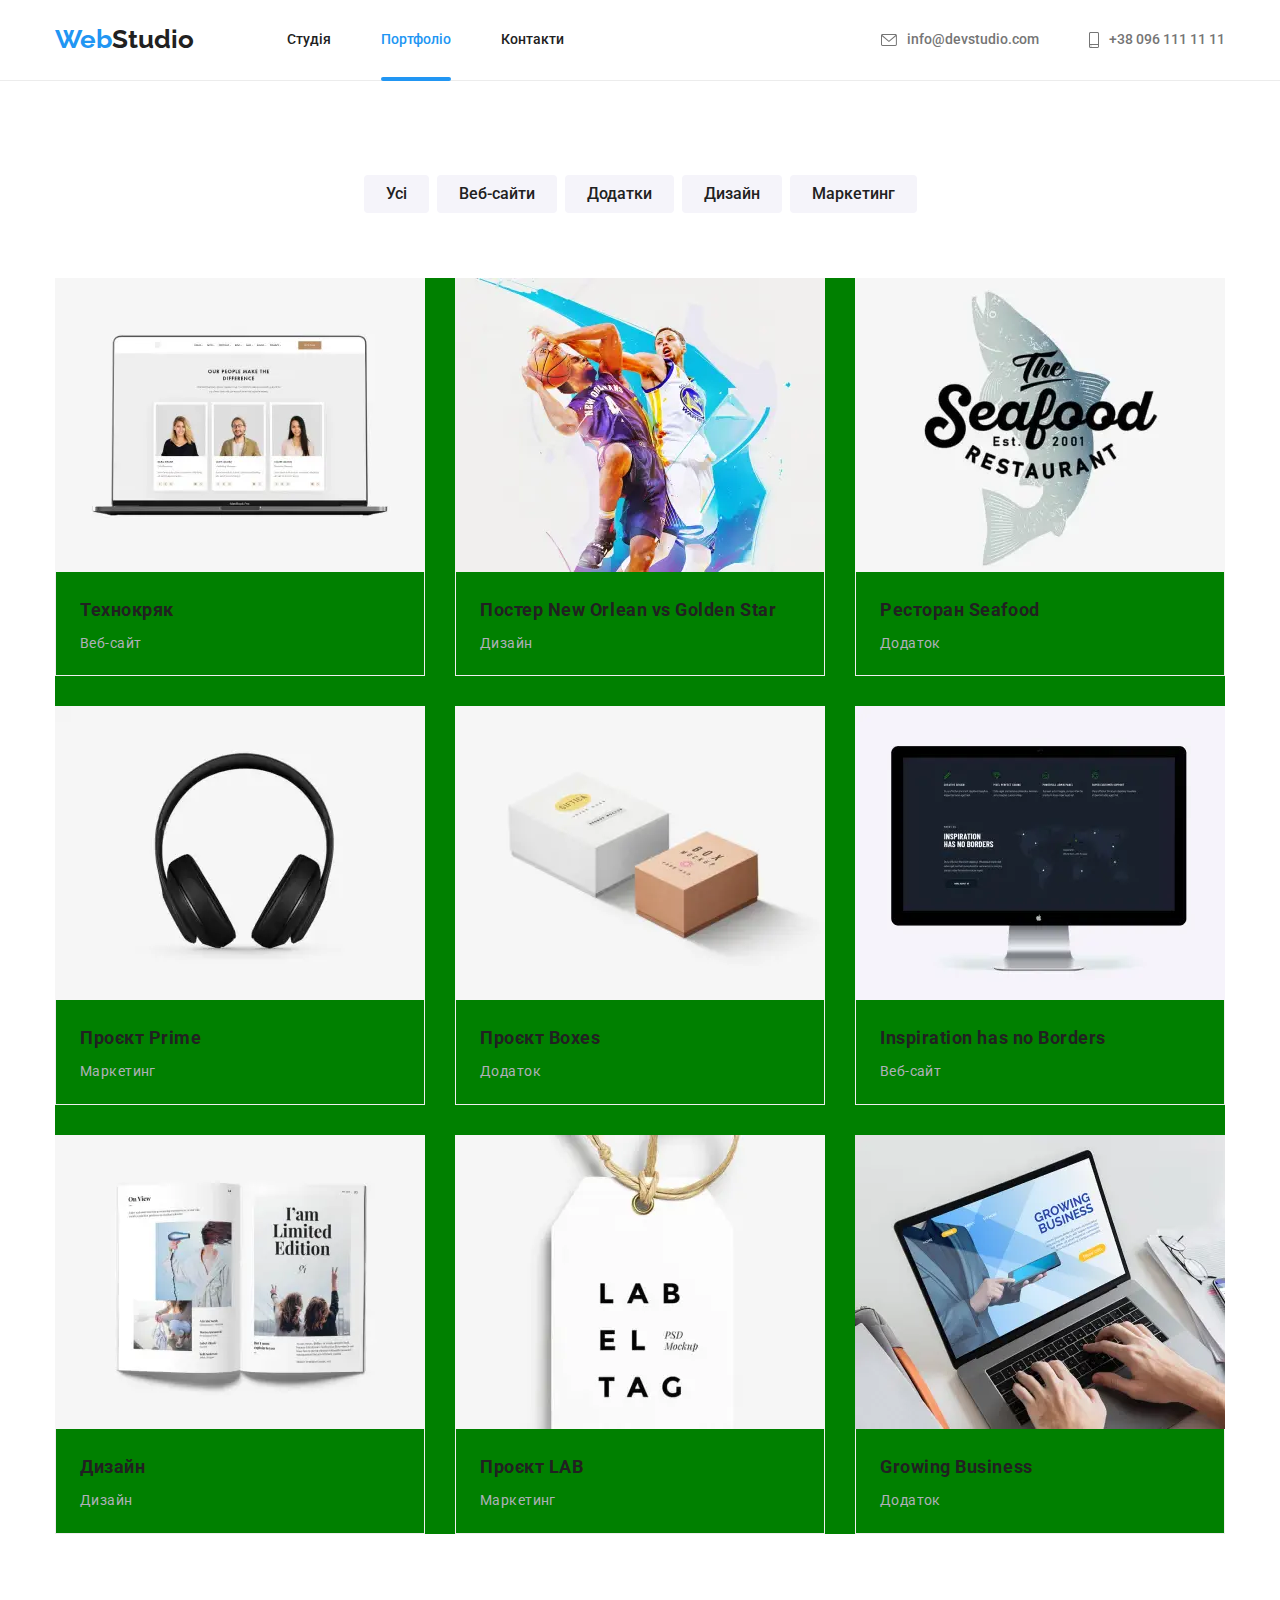
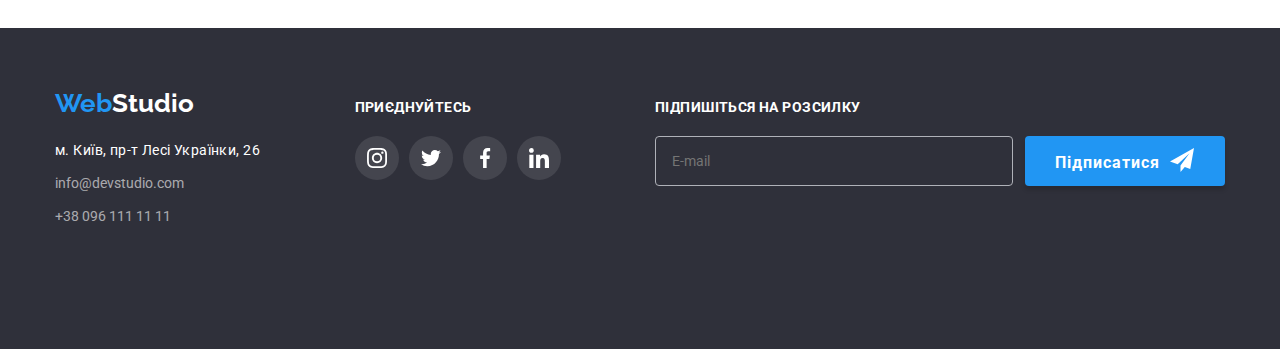
==== commit c8cf88c2: "Fixed" ====
--- a/portfolio.html
+++ b/portfolio.html
@@ -85,7 +85,7 @@
                       <source
                         media="(max-width: 767px)"
                         srcset="
-                          ./images/portfolio/techno-k-540.webp 1x,
+                          ./images/portfolio/techno-k-450.webp 1x,
                           ./images/portfolio/techno-k-900.webp 2x
                         "
                         type="image/webp"
@@ -155,7 +155,7 @@
                       <source
                         media="(max-width: 767px)"
                         srcset="
-                          ./images/portfolio/golden-star-540.webp 1x,
+                          ./images/portfolio/golden-star-450.webp 1x,
                           ./images/portfolio/golden-star-900.webp 2x
                         "
                         type="image/webp"
--- a/css/main.min.css
+++ b/css/main.min.css
@@ -1 +1 @@
-@import"https://fonts.googleapis.com/css2?family=Raleway:wght@700&family=Roboto:wght@400;500;700;900&display=swap";:root{--color-primary: #212121;--color-background: #2f303a;--color-secondary: #757575;--color-white-color: #ffffff;--color-thirdary: #2196f3;--color-button-hover: #188ce8;--color-light-gray: #f5f4fa;--color-icon: #afb1b8;--color-shadow-card: 0px 1px 1px rgba(0, 0, 0, 0.12), 0px 4px 4px rgba(0, 0, 0, 0.06), 1px 4px 6px rgba(0, 0, 0, 0.16);--color-box-shadow: 0px 1px 3px rgba(0, 0, 0, 0.12), 0px 1px 1px rgba(0, 0, 0, 0.14), 0px 2px 1px rgba(0, 0, 0, 0.2);--color-hover-animation: 250ms cubic-bezier(0.4, 0, 0.2, 1);--hero-overlay: linear-gradient(to left, rgba(47, 48, 58, 0.4), rgba(47, 48, 58, 0.4));--font-roboto: "Roboto", sans-serif;--font-raleway: "Raleway"}/*! modern-normalize v1.1.0 | MIT License | https://github.com/sindresorhus/modern-normalize */*,::before,::after{-webkit-box-sizing:border-box;box-sizing:border-box;padding:0;margin:0}html{-moz-tab-size:4;-o-tab-size:4;tab-size:4}html{line-height:1.15;-webkit-text-size-adjust:100%}body{margin:0}body{font-family:system-ui,-apple-system,"Segoe UI",Roboto,Helvetica,Arial,sans-serif,"Apple Color Emoji","Segoe UI Emoji"}hr{height:0;color:inherit}abbr[title]{-webkit-text-decoration:underline dotted;text-decoration:underline dotted}b,strong{font-weight:bolder}code,kbd,samp,pre{font-family:ui-monospace,SFMono-Regular,Consolas,"Liberation Mono",Menlo,monospace;font-size:1em}small{font-size:80%}sub,sup{font-size:75%;line-height:0;position:relative;vertical-align:baseline}sub{bottom:-0.25em}sup{top:-0.5em}table{text-indent:0;border-color:inherit}button,input,optgroup,select,textarea{font-family:inherit;font-size:100%;line-height:1.15;margin:0}button,select{text-transform:none}button,[type=button],[type=reset],[type=submit]{-webkit-appearance:button}::-moz-focus-inner{border-style:none;padding:0}:-moz-focusring{outline:1px dotted ButtonText}:-moz-ui-invalid{box-shadow:none}legend{padding:0}progress{vertical-align:baseline}::-webkit-inner-spin-button,::-webkit-outer-spin-button{height:auto}[type=search]{-webkit-appearance:textfield;outline-offset:-2px}::-webkit-search-decoration{-webkit-appearance:none}::-webkit-file-upload-button{-webkit-appearance:button;font:inherit}summary{display:list-item}body{font-size:16px;line-height:1.7;font-family:var(--font-roboto);color:var(--color-primary);background-color:var(--color-white-color)}body.lock{overflow:hidden}img{display:block;max-width:100%;height:auto}ul{list-style:none}.visually-hidden{position:absolute;white-space:nowrap;width:1px;height:1px;overflow:hidden;border:0;padding:0;clip:rect(0 0 0 0);-webkit-clip-path:inset(50%);clip-path:inset(50%);margin:-1px}.feature-title{font-weight:700;font-size:14px;line-height:1.1px;letter-spacing:.03em;text-transform:uppercase;margin-bottom:10px;color:var(--color-primary)}@media screen and (max-width: 768px){.feature-title{text-align:center}}.container{padding:0 15px}@media screen and (min-width: 480px){.container{max-width:480px;margin:0 auto}}@media screen and (min-width: 768px){.container{max-width:768px}}@media screen and (min-width: 1200px){.container{max-width:1200px}}.activity{padding-bottom:94px}@media screen and (max-width: 1200px){.activity{display:none}}.activity__container{text-align:center}.activity__thumb{position:absolute;top:224px;left:0px;width:100%;height:70px;background:rgba(47,48,58,.8);overflow:hidden}.activity__tumb-text{margin:27px;font-weight:700;font-size:14px;line-height:1.1;text-align:center;letter-spacing:.03em;text-transform:uppercase;color:var(--color-white-color)}.activity__container{text-align:center}.activity__list{display:-webkit-box;display:-ms-flexbox;display:flex}.activity__list .activity__item{position:relative;margin-right:30px}.activity__item:nth-child(3n){margin-right:0px}.activity__subtitle{text-align:center;margin-top:0px;margin-bottom:30px;color:var(--color-primary);font-style:normal;font-weight:700;font-size:28px;line-height:1.2}@media screen and (min-width: 1200px){.activity__subtitle{margin-bottom:50px}}@media screen and (min-width: 1200px){.activity__subtitle{font-size:36px;line-height:1.16}}.navigation{display:none;margin-left:93px;gap:50px}@media screen and (min-width: 768px){.navigation{display:-webkit-box;display:-ms-flexbox;display:flex}}.navigation__link{padding:32px 0}.navigation__link.current{position:relative;color:var(--color-thirdary);outline:none}.navigation__link.current::after{content:"";position:absolute;display:block;left:0;bottom:-1px;width:100%;height:4px;border-radius:2px;background-color:var(--color-thirdary)}.backdrop{position:fixed;top:0;left:0;z-index:1;width:100%;height:100%;background:rgba(0,0,0,.2);-webkit-transition:opacity var(--color-hover-animation),visibility var(--color-hover-animation);transition:opacity var(--color-hover-animation),visibility var(--color-hover-animation);-webkit-box-pack:justify;-ms-flex-pack:justify;justify-content:space-between}.backdrop__modal{position:absolute;padding:40px;top:50%;left:50%;-webkit-transform:translate(-50%, -50%);transform:translate(-50%, -50%);background-color:var(--color-white-color);-webkit-box-shadow:var(--color-box-shadow);box-shadow:var(--color-box-shadow);border-radius:4px}@media screen and (max-width: 450px){.backdrop__modal{width:100%}}@media screen and (min-width: 1200px){.backdrop__modal{position:absolute;padding:40px;top:50%;left:50%;width:528px;-webkit-transform:translate(-50%, -50%);transform:translate(-50%, -50%);background-color:var(--color-white-color);-webkit-box-shadow:var(--color-box-shadow);box-shadow:var(--color-box-shadow);border-radius:4px}}.backdrop__textarea{position:relative;width:100%;height:120px;padding:12px;border:1px solid var(--color-icon);color:var(--color-primary);border-radius:4px;outline:none;resize:none;-webkit-transition:border-color var(--color-hover-animation);transition:border-color var(--color-hover-animation);margin-bottom:20px}.backdrop__textarea:focus,.backdrop__textarea:hover{border-color:var(--color-thirdary)}.backdrop__textarea::-webkit-input-placeholder{font-size:px;line-height:1.25;letter-spacing:.03em;color:var(--color-icon)}.backdrop__textarea::-moz-placeholder{font-size:px;line-height:1.25;letter-spacing:.03em;color:var(--color-icon)}.backdrop__textarea:-ms-input-placeholder{font-size:px;line-height:1.25;letter-spacing:.03em;color:var(--color-icon)}.backdrop__textarea::-ms-input-placeholder{font-size:px;line-height:1.25;letter-spacing:.03em;color:var(--color-icon)}.backdrop__textarea::placeholder{font-size:px;line-height:1.25;letter-spacing:.03em;color:var(--color-icon)}.backdrop__button{position:absolute;top:8px;right:8px;display:-webkit-box;display:-ms-flexbox;display:flex;-webkit-box-align:center;-ms-flex-align:center;align-items:center;-webkit-box-pack:center;-ms-flex-pack:center;justify-content:center;width:30px;height:30px;cursor:pointer;border-radius:50%;border:1px solid rgba(0,0,0,.1);background-color:var(--color-white-color);-webkit-transition:color var(--color-hover-animation),fill var(--color-hover-animation),-webkit-box-shadow var(--color-hover-animation);transition:color var(--color-hover-animation),fill var(--color-hover-animation),-webkit-box-shadow var(--color-hover-animation);transition:color var(--color-hover-animation),box-shadow var(--color-hover-animation),fill var(--color-hover-animation);transition:color var(--color-hover-animation),box-shadow var(--color-hover-animation),fill var(--color-hover-animation),-webkit-box-shadow var(--color-hover-animation)}.backdrop__button:hover,.backdrop__button:focus{fill:var(--color-button-hover)}.backdrop__input{width:100%;padding:12px 12px 12px 42px;border:1px solid var(--color-icon);border-radius:4px;outline:none;color:var(--color-primary);-webkit-transition:border-color var(--color-hover-animation);transition:border-color var(--color-hover-animation)}.backdrop__input:focus,.backdrop__input:hover{border-color:var(--color-thirdary)}.backdrop__input:hover+.backdrop__icon{fill:var(--color-thirdary)}.backdrop__input::-webkit-input-placeholder{font-size:16px;line-height:1.25;letter-spacing:.03em;color:var(--color-primary)}.backdrop__input::-moz-placeholder{font-size:16px;line-height:1.25;letter-spacing:.03em;color:var(--color-primary)}.backdrop__input:-ms-input-placeholder{font-size:16px;line-height:1.25;letter-spacing:.03em;color:var(--color-primary)}.backdrop__input::-ms-input-placeholder{font-size:16px;line-height:1.25;letter-spacing:.03em;color:var(--color-primary)}.backdrop__input::placeholder{font-size:16px;line-height:1.25;letter-spacing:.03em;color:var(--color-primary)}.backdrop__control{position:relative;margin-bottom:10px}.backdrop__control:focus-within .backdrop__icon{fill:var(--color-thirdary)}.backdrop__checkbox-label{display:block;padding-left:38px;font-size:12px;line-height:1.16;letter-spacing:.03em;color:var(--color-secondary);margin-bottom:30px;cursor:pointer}.backdrop__checkbox-label a{color:var(--color-thirdary)}@media screen and (min-width: 1200px){.backdrop__checkbox-label{font-size:14px;line-height:1.7;letter-spacing:.03em}}.backdrop.is-hidden{visibility:hidden;opacity:0;pointer-events:none}.backdrop__form-title{display:-webkit-box;display:-ms-flexbox;display:flex;text-align:center;margin-bottom:12px;color:var(--color-primary);font-weight:700;font-size:20px;line-height:1.5;letter-spacing:.03em}@media screen and (min-width: 1200px){.backdrop__form-title{font-size:20px;line-height:1.1;letter-spacing:.03em;-webkit-box-pack:center;-ms-flex-pack:center;justify-content:center}}.backdrop .backdrop__checkbox{position:relative}.backdrop .backdrop__checkbox-control{width:16px;height:15px;position:absolute;top:50%;left:15px;-webkit-transform:translateY(-50%);transform:translateY(-50%);background-color:var(--color-white-color);border:2px solid var(--color-primary);border-radius:2px;z-index:0;-webkit-transition:border-color var(--color-hover-animation),background-color var(--color-hover-animation),fill var(--color-hover-animation);transition:border-color var(--color-hover-animation),background-color var(--color-hover-animation),fill var(--color-hover-animation)}.backdrop .backdrop__checkbox-input:hover+.backdrop__checkbox-control,.backdrop .backdrop__checkbox-input:focus+.backdrop__checkbox-control{border-color:var(--color-thirdary)}.backdrop .backdrop__checkbox-input:checked+.backdrop__checkbox-control{background-color:var(--color-thirdary)}.backdrop .backdrop__checkbox-check{display:block;position:absolute;top:50%;left:50%;-webkit-transform:translate(-50%, -50%);transform:translate(-50%, -50%);z-index:1;fill:var(--color-white-color)}.backdrop__label{display:block;font-weight:400;font-size:12px;line-height:1.1;margin-bottom:4px}.backdrop__icon{position:absolute;top:50%;left:12px;-webkit-transform:translateY(-50%);transform:translateY(-50%);fill:currentColor;-webkit-transition:fill var(--color-hover-animation);transition:fill var(--color-hover-animation)}.backdrop__submit-button{display:block;margin-left:auto;margin-right:auto}.button{width:200px;height:50px;color:var(--color-white-color);background-color:var(--color-thirdary);font-weight:700;font-size:16px;line-height:1.88;letter-spacing:.06em;border-color:rgba(0,0,0,0);text-align:center;-webkit-box-shadow:0px 4px 4px rgba(0,0,0,.15);box-shadow:0px 4px 4px rgba(0,0,0,.15);border-radius:4px;cursor:pointer;-webkit-transform:color var(--color-hover-animation),border-color var(--color-hover-animation),box-shadow var(--color-hover-animation);transform:color var(--color-hover-animation),border-color var(--color-hover-animation),box-shadow var(--color-hover-animation)}.button:hover,.button:focus{background-color:var(--color-button-hover)}.button:focus{outline:none}.coopertion{padding-top:60px;padding-bottom:60px}@media screen and (min-width: 1200px){.coopertion{padding-top:94px;padding-bottom:94px}}.coopertion__list{display:-webkit-box;display:-ms-flexbox;display:flex;-ms-flex-wrap:wrap;flex-wrap:wrap;gap:30px}.coopertion__item{-ms-flex-preferred-size:calc((100% - 30px)/2);flex-basis:calc((100% - 30px)/2)}@media screen and (min-width: 768px){.coopertion__item{-ms-flex-preferred-size:calc((100% - 60px)/3);flex-basis:calc((100% - 60px)/3)}}@media screen and (min-width: 1200px){.coopertion__item{-ms-flex-preferred-size:calc((100% - 150px)/6);flex-basis:calc((100% - 150px)/6)}}.coopertion__icon{fill:currentcolor}.coopertion__link{width:100%;height:92px;border:1px solid var(--color-icon);display:-webkit-box;display:-ms-flexbox;display:flex;-webkit-box-align:center;-ms-flex-align:center;align-items:center;-webkit-box-pack:center;-ms-flex-pack:center;justify-content:center;border-radius:5px;color:var(--color-icon);-webkit-transition:color var(--color-hover-animation),border-color var(--color-hover-animation);transition:color var(--color-hover-animation),border-color var(--color-hover-animation);outline:none}.coopertion__link:hover,.coopertion__link:focus{border-color:var(--color-thirdary);color:var(--color-thirdary)}.hero{background-color:var(--color-background);-webkit-box-align:center;-ms-flex-align:center;align-items:center;-webkit-box-pack:center;-ms-flex-pack:center;justify-content:center;text-align:center;padding:118px 0}.hero__canvas{-webkit-box-align:center;-ms-flex-align:center;align-items:center;padding:118px 0;background-image:var(--hero-overlay),url(../images/header-mobile-450.jpg);background-repeat:no-repeat;background-position:center;background-size:cover}@media screen and (min-device-pixel-ratio: 2),(-webkit-min-device-pixel-ratio: 2),(min-resolution: 192dpi),(min-resolution: 2dppx){.hero__canvas{background-image:var(--hero-overlay),url(../images/header-mobile-900.jpg)}}@media screen and (min-width: 768px){.hero__canvas{background-image:var(--hero-overlay),url(../images/header-tablet-354.jpg)}}@media screen and (min-width: 768px)and (min-device-pixel-ratio: 2),screen and (min-width: 768px)and (-webkit-min-device-pixel-ratio: 2),screen and (min-width: 768px)and (min-resolution: 192dpi),screen and (min-width: 768px)and (min-resolution: 2dppx){.hero{background-image:var(--hero-overlay),url(../images/header-tablet-708.jpg)}}@media screen and (min-width: 1200px){.hero{margin:auto;display:-webkit-box;display:-ms-flexbox;display:flex;-webkit-box-align:center;-ms-flex-align:center;align-items:center;-webkit-box-pack:center;-ms-flex-pack:center;justify-content:center;padding:200px 0;max-width:1600px;background-image:var(--hero-overlay),url(../images/header-desktop-1600.jpg);background-repeat:no-repeat;background-position:center;background-size:cover}}@media screen and (min-width: 1200px)and (min-device-pixel-ratio: 2),screen and (min-width: 1200px)and (-webkit-min-device-pixel-ratio: 2),screen and (min-width: 1200px)and (min-resolution: 192dpi),screen and (min-width: 1200px)and (min-resolution: 2dppx){.hero{background-image:var(--hero-overlay),url(../images/header-desktop-3200.jpg)}}.hero__title{color:var(--color-white-color);font-weight:900;font-size:26px;line-height:1.6;max-width:360px;margin:0 auto 30px}@media screen and (min-width: 1200px){.hero__title{font-size:44px;line-height:1.36;max-width:696px}}.logo{color:var(--color-primary);font-family:var(--font-raleway);text-decoration:none;font-weight:700;font-size:26px;line-height:1.2;font-style:normal;outline:none}.logo__slog{color:var(--color-thirdary)}.portfolio{padding-top:60px;padding-bottom:60px}@media screen and (min-width: 1200px){.portfolio{padding-top:94px;padding-bottom:94px}}.portfolio__button{color:var(--color-primary);font-style:normal;font-weight:500;font-size:16px;line-height:1.6;cursor:pointer;border:none;border-radius:4px;background-color:var(--color-light-gray);padding:6px 22px 6px 22px;-webkit-transition:color var(--color-hover-animation),background-color var(--color-hover-animation),-webkit-box-shadow var(--color-hover-animation);transition:color var(--color-hover-animation),background-color var(--color-hover-animation),-webkit-box-shadow var(--color-hover-animation);transition:color var(--color-hover-animation),box-shadow var(--color-hover-animation),background-color var(--color-hover-animation);transition:color var(--color-hover-animation),box-shadow var(--color-hover-animation),background-color var(--color-hover-animation),-webkit-box-shadow var(--color-hover-animation)}.portfolio__button:hover{background:var(--color-thirdary);color:var(--color-white-color);-webkit-box-shadow:0px 3px 1px rgba(0,0,0,.1),0px 1px 2px rgba(0,0,0,.08),0px 2px 2px rgba(0,0,0,.12);box-shadow:0px 3px 1px rgba(0,0,0,.1),0px 1px 2px rgba(0,0,0,.08),0px 2px 2px rgba(0,0,0,.12)}.portfolio__button:focus{background:var(--color-thirdary);color:var(--color-white-color)}.portfolio__list{display:-webkit-box;display:-ms-flexbox;display:flex;-ms-flex-wrap:wrap;flex-wrap:wrap;margin-bottom:40px}@media screen and (min-width: 768px){.portfolio__list{-webkit-box-align:center;-ms-flex-align:center;align-items:center;-webkit-box-pack:center;-ms-flex-pack:center;justify-content:center;margin-bottom:50px}}.portfolio__list .portfolio__item{margin-right:8px;margin-bottom:15px}.portfolio__list .portfolio__item:nth-last-child(1){margin-right:0px}.subscribe-form{display:-webkit-box;display:-ms-flexbox;display:flex;-webkit-box-pack:end;-ms-flex-pack:end;justify-content:flex-end;-webkit-box-align:end;-ms-flex-align:end;align-items:flex-end;grid-area:12px}@media screen and (max-width: 1200px){.subscribe-form{-webkit-box-orient:vertical;-webkit-box-direction:normal;-ms-flex-direction:column;flex-direction:column;gap:20px;-webkit-box-align:center;-ms-flex-align:center;align-items:center;margin-left:auto;margin-right:auto}}.subscribe-form__input{width:450px;height:50px;padding:15px 16px;border:1px solid var(--color-icon);border-radius:4px;outline:none;background:var(--color-background);color:var(--color-white-color);-webkit-transition:border-color var(--color-hover-animation);transition:border-color var(--color-hover-animation)}@media screen and (max-width: 450px){.subscribe-form__input{width:100%}}@media screen and (min-width: 1200px){.subscribe-form__input{width:358px}}.subscribe-form__icon{-webkit-box-align:center;-ms-flex-align:center;align-items:center;margin-left:10px;fill:var(--color-white-color)}.subscribe-form__button{display:-webkit-box;display:-ms-flexbox;display:flex;margin-left:12px;padding:10px 28px}.subscribe-form__input:hover,.subscribe-form__input:focus{border-color:var(--color-thirdary)}.subscribe-form__title,.footer__invitation{display:block;margin-bottom:20px;color:var(--color-white-color);font-weight:700;font-size:14px;line-height:1.14;letter-spacing:.03em;text-transform:uppercase}.team{padding-top:60px;padding-bottom:60px;-webkit-box-pack:center;-ms-flex-pack:center;justify-content:center;background:var(--color-light-gray)}@media screen and (min-width: 1200px){.team{padding:94px 0}}.team__list{display:-webkit-box;display:-ms-flexbox;display:flex;-ms-flex-wrap:wrap;flex-wrap:wrap;gap:30px}.team__item{display:inline-block;text-align:center;-webkit-box-shadow:0px 1px 3px rgba(0,0,0,.12),0px 1px 1px rgba(0,0,0,.14),0px 2px 1px rgba(0,0,0,.2);box-shadow:0px 1px 3px rgba(0,0,0,.12),0px 1px 1px rgba(0,0,0,.14),0px 2px 1px rgba(0,0,0,.2);border-radius:0px 0px 4px 4px}@media screen and (min-width: 768px){.team__item{-ms-flex-preferred-size:calc((100% - 30px)/2);flex-basis:calc((100% - 30px)/2)}}@media screen and (min-width: 1200px){.team__item{-ms-flex-preferred-size:calc((100% - 90px)/4);flex-basis:calc((100% - 90px)/4)}}.team__developer{margin-bottom:16px;font-weight:400;font-size:16px;line-height:1.2;letter-spacing:.03em;color:var(--color-secondary)}@media screen and (min-width: 1200px){.team__developer{font-size:16px;line-height:1.2}}.team__social-list{display:-webkit-box;display:-ms-flexbox;display:flex;-webkit-box-pack:center;-ms-flex-pack:center;justify-content:center;gap:10px}.team__employee{background-color:var(--color-white-color);padding:30px 20px}.team__name{margin-bottom:10px;font-size:16px;line-height:1.2;letter-spacing:.03em}@media screen and (min-width: 1200px){.team__name{font-size:16px;line-height:1.2}}.team__link{width:44px;height:44px;display:-webkit-box;display:-ms-flexbox;display:flex;-webkit-box-align:center;-ms-flex-align:center;align-items:center;-webkit-box-pack:center;-ms-flex-pack:center;justify-content:center;border-radius:50%;-webkit-transition:background-color var(--color-hover-animation);transition:background-color var(--color-hover-animation);outline:none}.team__link:hover .team__icon,.team__link:focus .team__icon{fill:var(--color-white-color)}.team__link .team__icon{fill:var(--color-icon);-webkit-transition:fill var(--color-hover-animation);transition:fill var(--color-hover-animation)}.team__link:hover{background-color:var(--color-thirdary);color:var(--color-white-color)}.team__link:focus{background-color:var(--color-thirdary)}.mobile__backdrop{visibility:hidden;pointer-events:none;position:fixed;top:0;left:0;z-index:999;width:100vw;height:100vh;background:rgba(0,0,0,.2);-webkit-transition:opacity var(--color-hover-animation),visibility var(--color-hover-animation);transition:opacity var(--color-hover-animation),visibility var(--color-hover-animation)}.mobile__backdrop.is-open{visibility:visible;pointer-events:all}.mobile__backdrop.is-open .mobile__modal{-webkit-transform:translateX(0);transform:translateX(0)}@media screen and (min-width: 1200px){.mobile__backdrop{display:none}}.mobile__modal{position:absolute;top:0;left:0;padding:48px 40px;height:100%;width:100%;-webkit-transform:translate(100%);transform:translate(100%);z-index:999;background-color:var(--color-white-color);-webkit-box-shadow:0px 1px 3px rgba(0,0,0,.12),0px 1px 1px rgba(0,0,0,.14),0px 2px 1px rgba(0,0,0,.2);box-shadow:0px 1px 3px rgba(0,0,0,.12),0px 1px 1px rgba(0,0,0,.14),0px 2px 1px rgba(0,0,0,.2);-webkit-transition:-webkit-transform var(--color-hover-animation);transition:-webkit-transform var(--color-hover-animation);transition:transform var(--color-hover-animation);transition:transform var(--color-hover-animation), -webkit-transform var(--color-hover-animation);overflow-y:auto}.mobile-menu .mobile-menu__btn-close{position:absolute;top:10px;right:15px;display:-webkit-box;display:-ms-flexbox;display:flex;-webkit-box-align:center;-ms-flex-align:center;align-items:center;-webkit-box-pack:center;-ms-flex-pack:center;justify-content:center}.mobile-menu__icon{width:40px;height:40px}.mobile-menu__btn-close{position:absolute;top:10px;right:15px;border:none;background-color:var(--color-white-color);color:var(--color-thirdary);-webkit-transition:fill var(--color-hover-animation);transition:fill var(--color-hover-animation)}.mobile-menu__btn-close:hover,.mobile-menu__btn-close:focus{fill:var(--color-thirdary)}.mobile-menu__navigation{margin-bottom:306px}.mobile-menu .mobile-menu__link{display:block;padding-bottom:32px;font-weight:500;font-size:40px;line-height:47px;letter-spacing:.02em;text-decoration:none;color:var(--color-primary)}.mobile-menu .mobile-menu__link--current{color:var(--color-thirdary)}.mobile-menu__contacts-link-tel{display:block;margin-bottom:32px;font-weight:500;font-size:34px;line-height:1.2;letter-spacing:.02em;text-decoration:none;color:var(--color-thirdary)}.mobile-menu__contacts-link-email{display:block;margin-bottom:64px;font-weight:500;font-size:24px;line-height:1.16;letter-spacing:.02em;text-decoration:none;color:var(--color-secondary)}.mobile-menu__contacts-link-email{display:block;margin-bottom:64px;font-weight:500;font-size:24px;line-height:1.16;letter-spacing:.02em;text-decoration:none;color:var(--color-secondary)}.mobile-menu__contacts-link-email{display:block;margin-bottom:64px;font-weight:500;font-size:24px;line-height:1.16;letter-spacing:.02em;text-decoration:none;color:var(--color-secondary)}.mobile-menu .mobile-menu__socials{display:-webkit-box;display:-ms-flexbox;display:flex;-webkit-box-align:center;-ms-flex-align:center;align-items:center;-ms-flex-wrap:wrap;flex-wrap:wrap;gap:10px}.mobile-menu .mobile-menu__socials-link{font-weight:500;font-size:18px;line-height:1.22;letter-spacing:.02em;text-decoration:none;color:var(--color-thirdary);padding-right:10px;border-right:1px solid rgba(33,33,33,.2);-webkit-transform:rotate(90deg);transform:rotate(90deg)}.mobile-menu .mobile-menu__socials:nth-last-child(1){border-right:none}.header{border-bottom:1px solid #ececec}@media screen and (max-width: 768px){.header{padding:15px 0}}.header__link,.navigation__link{display:-webkit-inline-box;display:-ms-inline-flexbox;display:inline-flex;-webkit-box-align:center;-ms-flex-align:center;align-items:center;color:var(--color-primary);text-decoration:none;font-weight:500;font-size:14px;line-height:1.1;outline:none;-webkit-transition:color var(--color-hover-animation);transition:color var(--color-hover-animation)}.header__link:hover,.navigation__link:hover,.header__link:focus,.navigation__link:focus{color:var(--color-thirdary)}@media screen and (min-width: 1200px){.header__link,.navigation__link{padding:32px 0}}.header__adresse{display:-webkit-box;display:-ms-flexbox;display:flex;-webkit-box-align:center;-ms-flex-align:center;align-items:center;color:var(--color-secondary);text-decoration:none;font-style:normal;font-weight:500;font-size:14px;line-height:1.1}.header__adresse:hover,.header__adresse:focus{color:var(--color-thirdary)}.header__adresse:hover .header__icon{fill:var(--color-thirdary);-webkit-transition:fill var(--color-hover-animation);transition:fill var(--color-hover-animation)}.header__nav{display:-webkit-box;display:-ms-flexbox;display:flex;-webkit-box-align:center;-ms-flex-align:center;align-items:center}@media screen and (max-width: 768px){.header__nav{width:100%}}.header__contact-list{display:none;margin-left:auto;gap:50px}@media screen and (min-width: 768px){.header__contact-list{display:-webkit-box;display:-ms-flexbox;display:flex}}@media screen and (min-width: 768px)and (max-width: 1200px){.header__contact-list{-webkit-box-orient:vertical;-webkit-box-direction:normal;-ms-flex-direction:column;flex-direction:column;gap:10px}}.header__icon{fill:currentColor;margin-right:10px}.menu-toggle{display:-webkit-inline-box;display:-ms-inline-flexbox;display:inline-flex;-webkit-box-align:center;-ms-flex-align:center;align-items:center;-webkit-box-pack:center;-ms-flex-pack:center;justify-content:center;margin-left:auto;width:40px;height:40px;border:none;background-color:var(--color-white-color);-webkit-transition:fill var(--color-hover-animation);transition:fill var(--color-hover-animation)}@media screen and (min-width: 768px){.menu-toggle{display:none}}.menu-toggle:hover,.menu-toggle:focus{fill:var(--color-thirdary)}.benefist{padding-top:60px}@media screen and (min-width: 1200px){.benefist{padding-top:94px;padding-bottom:94px}}.benefist__icon{display:-webkit-box;display:-ms-flexbox;display:flex;-webkit-box-align:center;-ms-flex-align:center;align-items:center;-webkit-box-pack:center;-ms-flex-pack:center;justify-content:center;height:120px;margin-bottom:30px;background-color:var(--color-light-gray);border-radius:4px}@media screen and (min-width: 768px){.benefist__list{display:-webkit-box;display:-ms-flexbox;display:flex;-ms-flex-wrap:wrap;flex-wrap:wrap;-webkit-box-pack:center;-ms-flex-pack:center;justify-content:center;gap:30px}}@media screen and (min-width: 768px){.benefist__item{-ms-flex-preferred-size:calc((100% - 60px)/2);flex-basis:calc((100% - 60px)/2)}}@media screen and (min-width: 1200px){.benefist__item{-ms-flex-preferred-size:calc((100% - 90px)/4);flex-basis:calc((100% - 90px)/4)}}@media screen and (max-width: 767.98px){.benefist__item:not(:last-child){margin-bottom:30px}}.benefist__list .benefist__item{width:100%}.benefist__paragraph{font-size:14px;line-height:1.7;letter-spacing:.03em;color:var(--color-icon);margin-bottom:30px}.footer{padding-top:60px;padding-bottom:60px;background-color:var(--color-background);font-weight:400;font-size:14px;line-height:1.7}@media screen and (min-width: 768px)and (max-width: 1200px){.footer__addresse-position{margin-left:76px}}@media screen and (min-width: 768px)and (max-width: 1200px){.footer__social-position{margin-right:89px}}.footer__position{display:block;-webkit-box-orient:vertical;-webkit-box-direction:normal;-ms-flex-direction:column;flex-direction:column;gap:60px;-webkit-box-align:center;-ms-flex-align:center;align-items:center}@media screen and (min-width: 768px){.footer__position{display:-webkit-box;display:-ms-flexbox;display:flex;-webkit-box-orient:horizontal;-webkit-box-direction:normal;-ms-flex-direction:row;flex-direction:row;-ms-flex-wrap:wrap;flex-wrap:wrap;-webkit-box-align:baseline;-ms-flex-align:baseline;align-items:baseline;-webkit-box-pack:justify;-ms-flex-pack:justify;justify-content:space-between}}@media screen and (max-width: 1200px){.footer__position{text-align:center}}@media screen and (min-width: 1200px){.footer__position{display:-webkit-box;display:-ms-flexbox;display:flex;-webkit-box-align:baseline;-ms-flex-align:baseline;align-items:baseline;-webkit-box-pack:justify;-ms-flex-pack:justify;justify-content:space-between}}.footer__logo{display:block;margin-bottom:20px;color:var(--color-white-color)}.footer__slogo{color:var(--color-thirdary)}.footer__adresse-link{color:rgba(255,255,255,.6);text-decoration:none;font-style:normal;font-weight:400;font-size:14px;line-height:1.1;-webkit-transition:color var(--color-hover-animation);transition:color var(--color-hover-animation);outline:none}.footer__adresse-link:hover,.footer__adresse-link:focus{color:var(--color-thirdary)}.footer__adresse-list{margin-bottom:60px}.footer__adresse-list .footer__adresse-item{margin-bottom:9px}.footer__adresse-item:nth-last-child(-n+1){margin-bottom:0px}.footer__location-link{color:var(--color-white-color);text-decoration:none;font-style:normal;font-weight:400;font-size:14px;line-height:1.7;outline:none;letter-spacing:.03em}.footer__social-list{display:-webkit-box;display:-ms-flexbox;display:flex;-webkit-box-pack:center;-ms-flex-pack:center;justify-content:center;gap:10px}.footer__link{width:44px;height:44px;display:-webkit-box;display:-ms-flexbox;display:flex;-webkit-box-align:center;-ms-flex-align:center;align-items:center;-webkit-box-pack:center;-ms-flex-pack:center;justify-content:center;border-radius:50%;background-color:rgba(255,255,255,.1);-webkit-transition:background-color var(--color-hover-animation);transition:background-color var(--color-hover-animation);outline:none}.footer__link:hover,.footer__link:focus{background-color:var(--color-thirdary)}.footer__link:hover .net-icon,.footer__link:focus .net-icon{fill:var(--color-white-color)}.footer__icon{fill:var(--color-white-color)}.card-set{display:-webkit-box;display:-ms-flexbox;display:flex;-ms-flex-wrap:wrap;flex-wrap:wrap}@media screen and (max-width: 767px){.card-set{-webkit-box-pack:center;-ms-flex-pack:center;justify-content:center}}.card-set__item{width:370px;margin-bottom:30px}@media screen and (min-width: 768px){.card-set__item{-ms-flex-preferred-size:calc((100% - 30px)/2);flex-basis:calc((100% - 30px)/2);margin-right:30px}}@media screen and (min-width: 768px){.card-set__item__item:nth-child(2n){margin-right:0px}}@media screen and (min-width: 1200px){.card-set__item{-ms-flex-preferred-size:calc((100% - 60px)/3);flex-basis:calc((100% - 60px)/3)}}@media screen and (min-width: 1200px){.card-set__item:nth-child(3n){margin-right:0px}}.card-set__item:nth-last-child(-n+3){margin-bottom:0px}.card-set__meta{padding:20px 24px 20px 24px;border:1px solid #eee;border-top:0px}.card-set__overlay{position:relative;overflow:hidden}.card-set__text{position:absolute;top:0;left:0;height:100%;width:100%;padding:63px 24px;font-size:18px;line-height:1.55;letter-spacing:.03em;color:var(--color-white-color);background:rgba(33,150,243,.9);-webkit-transform:translateY(101%);transform:translateY(101%);-webkit-transition:-webkit-transform var(--color-hover-animation),-webkit-transition-duration var(--color-hover-animation);transition:-webkit-transform var(--color-hover-animation),-webkit-transition-duration var(--color-hover-animation);transition:transform var(--color-hover-animation),transition-duration var(--color-hover-animation);transition:transform var(--color-hover-animation),transition-duration var(--color-hover-animation),-webkit-transform var(--color-hover-animation),-webkit-transition-duration var(--color-hover-animation)}@media screen and (min-width: 768px){.card-set__text{padding:49px 24px 77px 24px}}@media screen and (min-width: 1200px){.card-set__text{padding:63px 24px}}.card-set__item:hover .card-set__text{-webkit-transform:translatey(0);transform:translatey(0);opacity:1}.card-set__link{display:block;overflow:hidden;-webkit-transition:-webkit-box-shadow var(--color-hover-animation);transition:-webkit-box-shadow var(--color-hover-animation);transition:box-shadow var(--color-hover-animation);transition:box-shadow var(--color-hover-animation), -webkit-box-shadow var(--color-hover-animation)}.card-set__link:hover,.card-set__link:focus{-webkit-box-shadow:var(--color-shadow-card);box-shadow:var(--color-shadow-card)}.card-set a{text-decoration:none}.card-set__name{margin-top:0px;margin-bottom:4px;color:var(--color-primary);letter-spacing:.03em;font-size:18px;line-height:2;text-decoration:none}@media screen and (min-width: 768px)and (max-width: 1200px){.card-set__name{letter-spacing:.06em}}.card-set__paragraph{font-size:16px;line-height:1.9;letter-spacing:.03em;color:var(--color-icon)}@media screen and (min-width: 1200px){.card-set__paragraph{font-size:14px;line-height:1.7;letter-spacing:.03em;color:var(--color-icon)}}.card-set__paragraph-one{font-size:16px;line-height:1.9;letter-spacing:.03em;color:var(--color-icon)}@media screen and (min-width: 768px)and (max-width: 1200px){.card-set__paragraph-one{margin-bottom:36px}}@media screen and (min-width: 1200px){.card-set__paragraph-one{font-size:14px;line-height:1.7;letter-spacing:.03em;color:var(--color-icon)}}.form__button{position:absolute;top:8px;right:8px;display:-webkit-box;display:-ms-flexbox;display:flex;-webkit-box-align:center;-ms-flex-align:center;align-items:center;width:30px;height:30px;cursor:pointer;border-radius:50%;border:1px solid rgba(0,0,0,.1);background-color:var(--color-white-color);-webkit-transition:color var(--color-hover-animation),fill var(--color-hover-animation),-webkit-box-shadow var(--color-hover-animation);transition:color var(--color-hover-animation),fill var(--color-hover-animation),-webkit-box-shadow var(--color-hover-animation);transition:color var(--color-hover-animation),box-shadow var(--color-hover-animation),fill var(--color-hover-animation);transition:color var(--color-hover-animation),box-shadow var(--color-hover-animation),fill var(--color-hover-animation),-webkit-box-shadow var(--color-hover-animation)}.form__button:hover,.form__button:focus{fill:var(--color-button-hover);-webkit-box-shadow:0px 4px 4px rgba(0,0,0,.15);box-shadow:0px 4px 4px rgba(0,0,0,.15)}.form__label{display:block;font-weight:400;font-size:12px;line-height:1.1;margin-bottom:4px}.form__form-title{display:-webkit-box;display:-ms-flexbox;display:flex;-webkit-box-pack:center;-ms-flex-pack:center;justify-content:center;margin-bottom:12px;color:var(--color-primary);font-weight:700;font-size:20px;line-height:1.1;letter-spacing:.03em}.form__control{position:relative;margin-bottom:10px}.form__control:focus-within .form__icon{fill:var(--color-thirdary)}.form__submit-button{display:block;margin-left:auto;margin-right:auto}.form.is-hidden{visibility:hidden;opacity:0;pointer-events:none}.form__input{width:100%;padding:12px 12px 12px 42px;border:1px solid var(--color-icon);border-radius:4px;outline:none;color:var(--color-primary);-webkit-transition:border-color var(--color-hover-animation);transition:border-color var(--color-hover-animation)}.form__input:focus,.form__input:hover{border-color:var(--color-thirdary)}.form__input:focus{color:var(--color-primary)}.form__input::-webkit-input-placeholder{font-size:16px;line-height:1.25;letter-spacing:.03em;color:var(--color-icon)}.form__input::-moz-placeholder{font-size:16px;line-height:1.25;letter-spacing:.03em;color:var(--color-icon)}.form__input:-ms-input-placeholder{font-size:16px;line-height:1.25;letter-spacing:.03em;color:var(--color-icon)}.form__input::-ms-input-placeholder{font-size:16px;line-height:1.25;letter-spacing:.03em;color:var(--color-icon)}.form__input::placeholder{font-size:16px;line-height:1.25;letter-spacing:.03em;color:var(--color-icon)}.form__input:hover+.form__icon{fill:var(--color-thirdary)}.form__textarea{position:relative;width:100%;height:120px;padding:12px;border:1px solid var(--color-icon);color:var(--color-primary);border-radius:4px;outline:none;resize:none;-webkit-transition:border-color var(--color-hover-animation);transition:border-color var(--color-hover-animation);margin-bottom:20px}.form__textarea:focus,.form__textarea:hover{border-color:var(--color-thirdary);color:var(--color-primary)}.form__textarea::-webkit-input-placeholder{font-size:px;line-height:1.25;letter-spacing:.03em;color:var(--color-icon)}.form__textarea::-moz-placeholder{font-size:px;line-height:1.25;letter-spacing:.03em;color:var(--color-icon)}.form__textarea:-ms-input-placeholder{font-size:px;line-height:1.25;letter-spacing:.03em;color:var(--color-icon)}.form__textarea::-ms-input-placeholder{font-size:px;line-height:1.25;letter-spacing:.03em;color:var(--color-icon)}.form__textarea::placeholder{font-size:px;line-height:1.25;letter-spacing:.03em;color:var(--color-icon)}.form__icon{position:absolute;top:50%;left:12px;-webkit-transform:translateY(-50%);transform:translateY(-50%);fill:currentColor;-webkit-transition:fill var(--color-hover-animation);transition:fill var(--color-hover-animation)}.form__checkbox{position:relative}.form__checkbox-check{display:block;position:absolute;top:50%;left:50%;-webkit-transform:translate(-50%, -50%);transform:translate(-50%, -50%);z-index:1;fill:var(--color-white-color)}.form__checkbox-check:hover+.form__checkbox-control,.form__checkbox-check:focus+.form__checkbox-control{border-color:var(--color-thirdary)}.form__checkbox-check:checked+.form__checkbox-control{background-color:var(--color-thirdary)}.form__checkbox-label{display:block;padding-left:38px;font-size:14px;line-height:1.71;letter-spacing:.03em;color:var(--color-secondary);margin-bottom:30px;cursor:pointer}.form__checkbox-label a{color:var(--color-thirdary)}.form__checkbox-control{width:16px;height:15px;position:absolute;top:50%;left:15px;-webkit-transform:translateY(-50%);transform:translateY(-50%);background-color:var(--color-white-color);border:2px solid var(--color-primary);border-radius:2px;z-index:0;-webkit-transition:border-color var(--color-hover-animation),background-color var(--color-hover-animation),fill var(--color-hover-animation);transition:border-color var(--color-hover-animation),background-color var(--color-hover-animation),fill var(--color-hover-animation)}/*# sourceMappingURL=main.min.css.map */+@import"https://fonts.googleapis.com/css2?family=Raleway:wght@700&family=Roboto:wght@400;500;700;900&display=swap";:root{--color-primary: #212121;--color-background: #2f303a;--color-secondary: #757575;--color-white-color: #ffffff;--color-thirdary: #2196f3;--color-button-hover: #188ce8;--color-light-gray: #f5f4fa;--color-icon: #afb1b8;--color-shadow-card: 0px 1px 1px rgba(0, 0, 0, 0.12), 0px 4px 4px rgba(0, 0, 0, 0.06), 1px 4px 6px rgba(0, 0, 0, 0.16);--color-box-shadow: 0px 1px 3px rgba(0, 0, 0, 0.12), 0px 1px 1px rgba(0, 0, 0, 0.14), 0px 2px 1px rgba(0, 0, 0, 0.2);--color-hover-animation: 250ms cubic-bezier(0.4, 0, 0.2, 1);--hero-overlay: linear-gradient(to left, rgba(47, 48, 58, 0.4), rgba(47, 48, 58, 0.4));--font-roboto: "Roboto", sans-serif;--font-raleway: "Raleway"}/*! modern-normalize v1.1.0 | MIT License | https://github.com/sindresorhus/modern-normalize */*,::before,::after{-webkit-box-sizing:border-box;box-sizing:border-box;padding:0;margin:0}html{-moz-tab-size:4;-o-tab-size:4;tab-size:4}html{line-height:1.15;-webkit-text-size-adjust:100%}body{margin:0}body{font-family:system-ui,-apple-system,"Segoe UI",Roboto,Helvetica,Arial,sans-serif,"Apple Color Emoji","Segoe UI Emoji"}hr{height:0;color:inherit}abbr[title]{-webkit-text-decoration:underline dotted;text-decoration:underline dotted}b,strong{font-weight:bolder}code,kbd,samp,pre{font-family:ui-monospace,SFMono-Regular,Consolas,"Liberation Mono",Menlo,monospace;font-size:1em}small{font-size:80%}sub,sup{font-size:75%;line-height:0;position:relative;vertical-align:baseline}sub{bottom:-0.25em}sup{top:-0.5em}table{text-indent:0;border-color:inherit}button,input,optgroup,select,textarea{font-family:inherit;font-size:100%;line-height:1.15;margin:0}button,select{text-transform:none}button,[type=button],[type=reset],[type=submit]{-webkit-appearance:button}::-moz-focus-inner{border-style:none;padding:0}:-moz-focusring{outline:1px dotted ButtonText}:-moz-ui-invalid{box-shadow:none}legend{padding:0}progress{vertical-align:baseline}::-webkit-inner-spin-button,::-webkit-outer-spin-button{height:auto}[type=search]{-webkit-appearance:textfield;outline-offset:-2px}::-webkit-search-decoration{-webkit-appearance:none}::-webkit-file-upload-button{-webkit-appearance:button;font:inherit}summary{display:list-item}body{font-size:16px;line-height:1.7;font-family:var(--font-roboto);color:var(--color-primary);background-color:var(--color-white-color)}body.lock{overflow:hidden}img{display:block;max-width:100%;height:auto}ul{list-style:none}.visually-hidden{position:absolute;white-space:nowrap;width:1px;height:1px;overflow:hidden;border:0;padding:0;clip:rect(0 0 0 0);-webkit-clip-path:inset(50%);clip-path:inset(50%);margin:-1px}.feature-title{font-weight:700;font-size:14px;line-height:1.1px;letter-spacing:.03em;text-transform:uppercase;margin-bottom:10px;color:var(--color-primary)}@media screen and (max-width: 768px){.feature-title{text-align:center}}.container{padding:0 15px}@media screen and (min-width: 480px){.container{max-width:480px;margin:0 auto}}@media screen and (min-width: 768px){.container{max-width:768px}}@media screen and (min-width: 1200px){.container{max-width:1200px}}.activity{padding-bottom:94px}@media screen and (max-width: 1200px){.activity{display:none}}.activity__container{text-align:center}.activity__thumb{position:absolute;top:224px;left:0px;width:100%;height:70px;background:rgba(47,48,58,.8);overflow:hidden}.activity__tumb-text{margin:27px;font-weight:700;font-size:14px;line-height:1.1;text-align:center;letter-spacing:.03em;text-transform:uppercase;color:var(--color-white-color)}.activity__container{text-align:center}.activity__list{display:-webkit-box;display:-ms-flexbox;display:flex}.activity__list .activity__item{position:relative;margin-right:30px}.activity__item:nth-child(3n){margin-right:0px}.activity__subtitle{text-align:center;margin-top:0px;margin-bottom:30px;color:var(--color-primary);font-style:normal;font-weight:700;font-size:28px;line-height:1.2}@media screen and (min-width: 1200px){.activity__subtitle{margin-bottom:50px}}@media screen and (min-width: 1200px){.activity__subtitle{font-size:36px;line-height:1.16}}.navigation{display:none;margin-left:93px;gap:50px}@media screen and (min-width: 768px){.navigation{display:-webkit-box;display:-ms-flexbox;display:flex}}.navigation__link{padding:32px 0}.navigation__link.current{position:relative;color:var(--color-thirdary);outline:none}.navigation__link.current::after{content:"";position:absolute;display:block;left:0;bottom:-1px;width:100%;height:4px;border-radius:2px;background-color:var(--color-thirdary)}.backdrop{position:fixed;top:0;left:0;z-index:1;width:100%;height:100%;background:rgba(0,0,0,.2);-webkit-transition:opacity var(--color-hover-animation),visibility var(--color-hover-animation);transition:opacity var(--color-hover-animation),visibility var(--color-hover-animation);-webkit-box-pack:justify;-ms-flex-pack:justify;justify-content:space-between;-ms-flex-preferred-size:calc(100% - 30px);flex-basis:calc(100% - 30px)}.backdrop__modal{position:absolute;padding:32px;top:50%;left:50%;width:100%;min-height:350px;-webkit-transform:translate(-50%, -50%);transform:translate(-50%, -50%);background-color:var(--color-white-color);-webkit-box-shadow:var(--color-box-shadow);box-shadow:var(--color-box-shadow);border-radius:4px}@media screen and (max-width: 320px){.backdrop__modal{padding:15px}}@media screen and (min-width: 767px){.backdrop__modal{padding:40px;width:528px}}.backdrop__textarea{position:relative;width:100%;height:120px;padding:12px;border:1px solid var(--color-icon);color:var(--color-primary);border-radius:4px;outline:none;resize:none;-webkit-transition:border-color var(--color-hover-animation);transition:border-color var(--color-hover-animation)}.backdrop__textarea:focus,.backdrop__textarea:hover{border-color:var(--color-thirdary)}.backdrop__textarea::-webkit-input-placeholder{font-size:px;line-height:1.25;letter-spacing:.03em;color:var(--color-icon)}.backdrop__textarea::-moz-placeholder{font-size:px;line-height:1.25;letter-spacing:.03em;color:var(--color-icon)}.backdrop__textarea:-ms-input-placeholder{font-size:px;line-height:1.25;letter-spacing:.03em;color:var(--color-icon)}.backdrop__textarea::-ms-input-placeholder{font-size:px;line-height:1.25;letter-spacing:.03em;color:var(--color-icon)}.backdrop__textarea::placeholder{font-size:px;line-height:1.25;letter-spacing:.03em;color:var(--color-icon)}@media screen and (max-width: 320px){.backdrop__textarea{height:80px;margin-bottom:20px}}.backdrop__button{position:absolute;top:8px;right:8px;display:-webkit-box;display:-ms-flexbox;display:flex;-webkit-box-align:center;-ms-flex-align:center;align-items:center;-webkit-box-pack:center;-ms-flex-pack:center;justify-content:center;width:30px;height:30px;cursor:pointer;border-radius:50%;border:1px solid rgba(0,0,0,.1);background-color:var(--color-white-color);-webkit-transition:color var(--color-hover-animation),fill var(--color-hover-animation),-webkit-box-shadow var(--color-hover-animation);transition:color var(--color-hover-animation),fill var(--color-hover-animation),-webkit-box-shadow var(--color-hover-animation);transition:color var(--color-hover-animation),box-shadow var(--color-hover-animation),fill var(--color-hover-animation);transition:color var(--color-hover-animation),box-shadow var(--color-hover-animation),fill var(--color-hover-animation),-webkit-box-shadow var(--color-hover-animation)}.backdrop__button:hover,.backdrop__button:focus{fill:var(--color-button-hover)}.backdrop__input{width:100%;padding:12px 12px 12px 42px;border:1px solid var(--color-icon);border-radius:4px;outline:none;color:var(--color-primary);-webkit-transition:border-color var(--color-hover-animation);transition:border-color var(--color-hover-animation)}.backdrop__input:focus,.backdrop__input:hover{border-color:var(--color-thirdary)}.backdrop__input:hover+.backdrop__icon{fill:var(--color-thirdary)}.backdrop__input::-webkit-input-placeholder{font-size:16px;line-height:1.25;letter-spacing:.03em;color:var(--color-primary)}.backdrop__input::-moz-placeholder{font-size:16px;line-height:1.25;letter-spacing:.03em;color:var(--color-primary)}.backdrop__input:-ms-input-placeholder{font-size:16px;line-height:1.25;letter-spacing:.03em;color:var(--color-primary)}.backdrop__input::-ms-input-placeholder{font-size:16px;line-height:1.25;letter-spacing:.03em;color:var(--color-primary)}.backdrop__input::placeholder{font-size:16px;line-height:1.25;letter-spacing:.03em;color:var(--color-primary)}@media screen and (max-width: 320px){.backdrop__input{height:35px}}.backdrop__control{position:relative;margin-bottom:10px}.backdrop__control:focus-within .backdrop__icon{fill:var(--color-thirdary)}.backdrop__checkbox-label{position:relative;display:block;text-align:center;margin-bottom:30px;font-size:12px;line-height:1.71;letter-spacing:.03em;-webkit-box-orient:vertical;-webkit-box-direction:normal;-ms-flex-direction:column;flex-direction:column;color:var(--color-secondary)}.backdrop__checkbox-label a{color:var(--color-thirdary)}@media screen and (max-width: 450px){.backdrop__checkbox-label{margin-bottom:20px;font-size:8px}}@media screen and (min-width: 1200px){.backdrop__checkbox-label{font-size:14px;line-height:1.7;letter-spacing:.03em}}.backdrop.is-hidden{visibility:hidden;opacity:0;pointer-events:none}.backdrop__form-title{display:-webkit-box;display:-ms-flexbox;display:flex;text-align:center;margin-bottom:12px;color:var(--color-primary);font-weight:700;font-size:16px;line-height:1.2;letter-spacing:.03em}@media screen and (min-width: 321px){.backdrop__form-title{font-size:20px;line-height:1.7}}@media screen and (min-width: 1200px){.backdrop__form-title{font-size:20px;line-height:1.1;letter-spacing:.03em;-webkit-box-pack:center;-ms-flex-pack:center;justify-content:center}}.backdrop__label{display:block;font-weight:400;font-size:12px;line-height:1.1;margin-bottom:4px}.backdrop__icon{position:absolute;top:50%;left:12px;-webkit-transform:translateY(-50%);transform:translateY(-50%);fill:currentColor;-webkit-transition:fill var(--color-hover-animation);transition:fill var(--color-hover-animation)}.backdrop__submit-button{display:block;margin-left:auto;margin-right:auto}.backdrop__checkbox-input{-webkit-appearance:none;-moz-appearance:none;appearance:none}.backdrop__checkbox-input:hover::before,.backdrop__checkbox-input:focus::before{border-color:var(--color-button-hover)}.backdrop__checkbox-icon{position:absolute;top:50%;left:12px;-webkit-transform:translateY(-50%);transform:translateY(-50%);border-radius:2px;cursor:pointer;opacity:0;fill:var(--color-white-color);-webkit-transition:opacity var(--color-hover-animation);transition:opacity var(--color-hover-animation)}@media screen and (max-width: 370px){.backdrop__checkbox-icon{margin-left:5px}}@media screen and (min-width: 370px){.backdrop__checkbox-icon{margin-left:10px}}.backdrop__checkbox-input:checked+.backdrop__checkbox-icon{opacity:1;background:var(--color-button-hover)}.backdrop__checkbox-input::before{content:"";position:absolute;top:50%;left:12px;-webkit-transform:translateY(-50%);transform:translateY(-50%);display:block;width:16px;height:15px;border:2px solid var(--color-primary);border-radius:2px;-webkit-transition:border-color var(--color-hover-animation);transition:border-color var(--color-hover-animation)}@media screen and (max-width: 370px){.backdrop__checkbox-input::before{margin-left:5px}}@media screen and (min-width: 370px){.backdrop__checkbox-input::before{margin-left:10px}}.backdrop__terms-link{color:var(--color-button-hover)}.backdrop__checkbox-field{position:relative;display:block;margin-bottom:4px;font-size:12px;line-height:1.17;letter-spacing:.01em;color:var(--color-secondary)}.button{width:200px;height:50px;color:var(--color-white-color);background-color:var(--color-thirdary);font-weight:700;font-size:16px;line-height:1.88;letter-spacing:.06em;border-color:rgba(0,0,0,0);text-align:center;-webkit-box-shadow:0px 4px 4px rgba(0,0,0,.15);box-shadow:0px 4px 4px rgba(0,0,0,.15);border-radius:4px;cursor:pointer;-webkit-transform:color var(--color-hover-animation),border-color var(--color-hover-animation),box-shadow var(--color-hover-animation);transform:color var(--color-hover-animation),border-color var(--color-hover-animation),box-shadow var(--color-hover-animation)}.button:hover,.button:focus{background-color:var(--color-button-hover)}.button:focus{outline:none}.coopertion{padding-top:60px;padding-bottom:60px}@media screen and (min-width: 1200px){.coopertion{padding-top:94px;padding-bottom:94px}}.coopertion__list{display:-webkit-box;display:-ms-flexbox;display:flex;-ms-flex-wrap:wrap;flex-wrap:wrap;gap:30px}.coopertion__item{-ms-flex-preferred-size:calc((100% - 30px)/2);flex-basis:calc((100% - 30px)/2)}@media screen and (min-width: 768px){.coopertion__item{-ms-flex-preferred-size:calc((100% - 60px)/3);flex-basis:calc((100% - 60px)/3)}}@media screen and (min-width: 1200px){.coopertion__item{-ms-flex-preferred-size:calc((100% - 150px)/6);flex-basis:calc((100% - 150px)/6)}}.coopertion__icon{fill:currentcolor}.coopertion__link{width:100%;height:92px;border:1px solid var(--color-icon);display:-webkit-box;display:-ms-flexbox;display:flex;-webkit-box-align:center;-ms-flex-align:center;align-items:center;-webkit-box-pack:center;-ms-flex-pack:center;justify-content:center;border-radius:5px;color:var(--color-icon);-webkit-transition:color var(--color-hover-animation),border-color var(--color-hover-animation);transition:color var(--color-hover-animation),border-color var(--color-hover-animation);outline:none}.coopertion__link:hover,.coopertion__link:focus{border-color:var(--color-thirdary);color:var(--color-thirdary)}.hero{background-color:var(--color-background);-webkit-box-align:center;-ms-flex-align:center;align-items:center;-webkit-box-pack:center;-ms-flex-pack:center;justify-content:center;text-align:center;padding:118px 0}.hero__canvas{-webkit-box-align:center;-ms-flex-align:center;align-items:center;padding:118px 0;background-image:var(--hero-overlay),url(../images/header-mobile-450.jpg);background-repeat:no-repeat;background-position:center;background-size:cover}@media screen and (min-device-pixel-ratio: 2),(-webkit-min-device-pixel-ratio: 2),(min-resolution: 192dpi),(min-resolution: 2dppx){.hero__canvas{background-image:var(--hero-overlay),url(../images/header-mobile-900.jpg)}}@media screen and (min-width: 768px){.hero__canvas{background-image:var(--hero-overlay),url(../images/header-tablet-354.jpg)}}@media screen and (min-width: 768px)and (min-device-pixel-ratio: 2),screen and (min-width: 768px)and (-webkit-min-device-pixel-ratio: 2),screen and (min-width: 768px)and (min-resolution: 192dpi),screen and (min-width: 768px)and (min-resolution: 2dppx){.hero{background-image:var(--hero-overlay),url(../images/header-tablet-708.jpg)}}@media screen and (min-width: 1200px){.hero{margin:auto;display:-webkit-box;display:-ms-flexbox;display:flex;-webkit-box-align:center;-ms-flex-align:center;align-items:center;-webkit-box-pack:center;-ms-flex-pack:center;justify-content:center;padding:200px 0;max-width:1600px;background-image:var(--hero-overlay),url(../images/header-desktop-1600.jpg);background-repeat:no-repeat;background-position:center;background-size:cover}}@media screen and (min-width: 1200px)and (min-device-pixel-ratio: 2),screen and (min-width: 1200px)and (-webkit-min-device-pixel-ratio: 2),screen and (min-width: 1200px)and (min-resolution: 192dpi),screen and (min-width: 1200px)and (min-resolution: 2dppx){.hero{background-image:var(--hero-overlay),url(../images/header-desktop-3200.jpg)}}.hero__title{color:var(--color-white-color);font-weight:900;font-size:26px;line-height:1.6;max-width:360px;margin:0 auto 30px}@media screen and (min-width: 1200px){.hero__title{font-size:44px;line-height:1.36;max-width:696px}}.logo{color:var(--color-primary);font-family:var(--font-raleway);text-decoration:none;font-weight:700;font-size:26px;line-height:1.2;font-style:normal;outline:none}.logo__slog{color:var(--color-thirdary)}.portfolio{padding-top:60px;padding-bottom:60px}@media screen and (min-width: 1200px){.portfolio{padding-top:94px;padding-bottom:94px}}.portfolio__button{color:var(--color-primary);font-style:normal;font-weight:500;font-size:16px;line-height:1.6;cursor:pointer;border:none;border-radius:4px;background-color:var(--color-light-gray);padding:6px 22px 6px 22px;-webkit-transition:color var(--color-hover-animation),background-color var(--color-hover-animation),-webkit-box-shadow var(--color-hover-animation);transition:color var(--color-hover-animation),background-color var(--color-hover-animation),-webkit-box-shadow var(--color-hover-animation);transition:color var(--color-hover-animation),box-shadow var(--color-hover-animation),background-color var(--color-hover-animation);transition:color var(--color-hover-animation),box-shadow var(--color-hover-animation),background-color var(--color-hover-animation),-webkit-box-shadow var(--color-hover-animation)}.portfolio__button:hover{background:var(--color-thirdary);color:var(--color-white-color);-webkit-box-shadow:0px 3px 1px rgba(0,0,0,.1),0px 1px 2px rgba(0,0,0,.08),0px 2px 2px rgba(0,0,0,.12);box-shadow:0px 3px 1px rgba(0,0,0,.1),0px 1px 2px rgba(0,0,0,.08),0px 2px 2px rgba(0,0,0,.12)}.portfolio__button:focus{background:var(--color-thirdary);color:var(--color-white-color)}.portfolio__list{display:-webkit-box;display:-ms-flexbox;display:flex;-ms-flex-wrap:wrap;flex-wrap:wrap;margin-bottom:40px}@media screen and (min-width: 768px){.portfolio__list{-webkit-box-align:center;-ms-flex-align:center;align-items:center;-webkit-box-pack:center;-ms-flex-pack:center;justify-content:center;margin-bottom:50px}}.portfolio__list .portfolio__item{margin-right:8px;margin-bottom:15px}.portfolio__list .portfolio__item:nth-last-child(1){margin-right:0px}.subscribe-form{display:-webkit-box;display:-ms-flexbox;display:flex;-webkit-box-pack:end;-ms-flex-pack:end;justify-content:flex-end;-webkit-box-align:end;-ms-flex-align:end;align-items:flex-end;grid-area:12px}@media screen and (max-width: 1200px){.subscribe-form{-webkit-box-orient:vertical;-webkit-box-direction:normal;-ms-flex-direction:column;flex-direction:column;gap:20px;-webkit-box-align:center;-ms-flex-align:center;align-items:center;margin-left:auto;margin-right:auto}}.subscribe-form__input{width:450px;height:50px;padding:15px 16px;border:1px solid var(--color-icon);border-radius:4px;outline:none;background:var(--color-background);color:var(--color-white-color);-webkit-transition:border-color var(--color-hover-animation);transition:border-color var(--color-hover-animation)}@media screen and (max-width: 450px){.subscribe-form__input{width:100%}}@media screen and (min-width: 1200px){.subscribe-form__input{width:358px}}.subscribe-form__icon{-webkit-box-align:center;-ms-flex-align:center;align-items:center;margin-left:10px;fill:var(--color-white-color)}.subscribe-form__button{display:-webkit-box;display:-ms-flexbox;display:flex;margin-left:12px;padding:10px 28px}.subscribe-form__input:hover,.subscribe-form__input:focus{border-color:var(--color-thirdary)}.subscribe-form__title,.footer__invitation{display:block;margin-bottom:20px;color:var(--color-white-color);font-weight:700;font-size:14px;line-height:1.14;letter-spacing:.03em;text-transform:uppercase}.team{padding-top:60px;padding-bottom:60px;-webkit-box-pack:center;-ms-flex-pack:center;justify-content:center;background:var(--color-light-gray)}@media screen and (min-width: 1200px){.team{padding:94px 0}}.team__list{display:-webkit-box;display:-ms-flexbox;display:flex;-ms-flex-wrap:wrap;flex-wrap:wrap;gap:30px}.team__item{display:inline-block;text-align:center;-webkit-box-shadow:0px 1px 3px rgba(0,0,0,.12),0px 1px 1px rgba(0,0,0,.14),0px 2px 1px rgba(0,0,0,.2);box-shadow:0px 1px 3px rgba(0,0,0,.12),0px 1px 1px rgba(0,0,0,.14),0px 2px 1px rgba(0,0,0,.2);border-radius:0px 0px 4px 4px}@media screen and (min-width: 768px){.team__item{-ms-flex-preferred-size:calc((100% - 30px)/2);flex-basis:calc((100% - 30px)/2)}}@media screen and (min-width: 1200px){.team__item{-ms-flex-preferred-size:calc((100% - 90px)/4);flex-basis:calc((100% - 90px)/4)}}.team__developer{margin-bottom:16px;font-weight:400;font-size:16px;line-height:1.2;letter-spacing:.03em;color:var(--color-secondary)}@media screen and (min-width: 1200px){.team__developer{font-size:16px;line-height:1.2}}.team__social-list{display:-webkit-box;display:-ms-flexbox;display:flex;-webkit-box-pack:center;-ms-flex-pack:center;justify-content:center;gap:10px}.team__employee{background-color:var(--color-white-color);padding:30px 20px}.team__name{margin-bottom:10px;font-size:16px;line-height:1.2;letter-spacing:.03em}@media screen and (min-width: 1200px){.team__name{font-size:16px;line-height:1.2}}.team__link{width:44px;height:44px;display:-webkit-box;display:-ms-flexbox;display:flex;-webkit-box-align:center;-ms-flex-align:center;align-items:center;-webkit-box-pack:center;-ms-flex-pack:center;justify-content:center;border-radius:50%;-webkit-transition:background-color var(--color-hover-animation);transition:background-color var(--color-hover-animation);outline:none}.team__link:hover .team__icon,.team__link:focus .team__icon{fill:var(--color-white-color)}.team__link .team__icon{fill:var(--color-icon);-webkit-transition:fill var(--color-hover-animation);transition:fill var(--color-hover-animation)}.team__link:hover{background-color:var(--color-thirdary);color:var(--color-white-color)}.team__link:focus{background-color:var(--color-thirdary)}.mobile__backdrop{visibility:hidden;pointer-events:none;position:fixed;top:0;left:0;z-index:999;width:100vw;height:100vh;background:rgba(0,0,0,.2);-webkit-transition:opacity var(--color-hover-animation),visibility var(--color-hover-animation);transition:opacity var(--color-hover-animation),visibility var(--color-hover-animation)}.mobile__backdrop.is-open{visibility:visible;pointer-events:all}.mobile__backdrop.is-open .mobile__modal{-webkit-transform:translateX(0);transform:translateX(0)}@media screen and (min-width: 1200px){.mobile__backdrop{display:none}}.mobile__modal{position:fixed;top:0;left:0;width:100vw;height:100vh;padding:32px;background-color:#fff;z-index:999;overflow-y:scroll;-webkit-transform:translateX(150%);transform:translateX(150%);-webkit-transition:-webkit-transform 250ms ease-in-out;transition:-webkit-transform 250ms ease-in-out;transition:transform 250ms ease-in-out;transition:transform 250ms ease-in-out, -webkit-transform 250ms ease-in-out}@media screen and (min-width: 321px){.mobile__modal{padding:48px 40px}}.mobile-menu{display:-webkit-box;display:-ms-flexbox;display:flex;-webkit-box-orient:vertical;-webkit-box-direction:normal;-ms-flex-direction:column;flex-direction:column;-webkit-box-pack:justify;-ms-flex-pack:justify;justify-content:space-between;height:100%}.mobile-menu__btn-close{position:absolute;top:10px;right:15px;display:-webkit-box;display:-ms-flexbox;display:flex;-webkit-box-align:center;-ms-flex-align:center;align-items:center;-webkit-box-pack:center;-ms-flex-pack:center;justify-content:center}.mobile-menu__icon{width:30px;height:30px}@media screen and (min-width: 321px){.mobile-menu__icon{width:40px;height:40px}}.mobile-menu__btn-close{position:absolute;top:10px;right:15px;border:none;background-color:var(--color-white-color);color:var(--color-thirdary);-webkit-transition:fill var(--color-hover-animation);transition:fill var(--color-hover-animation)}.mobile-menu__btn-close:hover,.mobile-menu__btn-close:focus{fill:var(--color-thirdary)}.mobile-menu__navigation{display:block}.mobile-menu__link{display:block;padding-bottom:20px;font-weight:500;font-size:25px;line-height:20px;letter-spacing:.02em;text-decoration:none;margin-bottom:10px;color:var(--color-primary)}.mobile-menu__link--current{color:var(--color-thirdary)}@media screen and (min-width: 321px){.mobile-menu__link{font-size:40px;line-height:47px}}.mobile-menu__contacts{display:block}.mobile-menu-list{margin-bottom:64px}.mobile-menu__contacts-link-tel{display:block;margin-bottom:10px;font-weight:500;font-size:20px;line-height:1.2;letter-spacing:.02em;text-decoration:none;color:var(--color-thirdary)}@media screen and (min-width: 321px){.mobile-menu__contacts-link-tel{font-size:34px;margin-bottom:32px}}.mobile-menu__contacts-link-email{display:block;margin-bottom:30px;font-weight:500;font-size:24px;line-height:1.16;letter-spacing:.02em;text-decoration:none;color:var(--color-secondary)}@media screen and (min-width: 321px){.mobile-menu__contacts-link-email{margin-bottom:64px}}.mobile-menu__socials{display:-webkit-box;display:-ms-flexbox;display:flex;-webkit-box-align:center;-ms-flex-align:center;align-items:center;-ms-flex-wrap:wrap;flex-wrap:wrap;gap:10px}.mobile-menu__socials-link{position:relative;font-weight:500;font-size:12px;line-height:1.22;letter-spacing:.02em;text-decoration:none;color:var(--color-thirdary);padding-right:5px;-webkit-transform:rotate(90deg);transform:rotate(90deg)}@media screen and (min-width: 321px){.mobile-menu__socials-link{font-size:18px}}.menu-social__line::after{position:absolute;-webkit-transform:translateY(20%);transform:translateY(20%);margin-left:5px;content:"";border:1px solid rgba(33,33,33,.2);height:20px}@media screen and (min-width: 321px){.menu-social__line::after{height:14px}}.header{border-bottom:1px solid #ececec}@media screen and (max-width: 768px){.header{padding:15px 0}}.header__link,.navigation__link{display:-webkit-inline-box;display:-ms-inline-flexbox;display:inline-flex;-webkit-box-align:center;-ms-flex-align:center;align-items:center;color:var(--color-primary);text-decoration:none;font-weight:500;font-size:14px;line-height:1.1;outline:none;-webkit-transition:color var(--color-hover-animation);transition:color var(--color-hover-animation)}.header__link:hover,.navigation__link:hover,.header__link:focus,.navigation__link:focus{color:var(--color-thirdary)}@media screen and (min-width: 1200px){.header__link,.navigation__link{padding:32px 0}}.header__adresse{display:-webkit-box;display:-ms-flexbox;display:flex;-webkit-box-align:center;-ms-flex-align:center;align-items:center;color:var(--color-secondary);text-decoration:none;font-style:normal;font-weight:500;font-size:14px;line-height:1.1}.header__adresse:hover,.header__adresse:focus{color:var(--color-thirdary)}.header__adresse:hover .header__icon{fill:var(--color-thirdary);-webkit-transition:fill var(--color-hover-animation);transition:fill var(--color-hover-animation)}.header__nav{display:-webkit-box;display:-ms-flexbox;display:flex;-webkit-box-align:center;-ms-flex-align:center;align-items:center}@media screen and (max-width: 768px){.header__nav{width:100%}}.header__contact-list{display:none;margin-left:auto;gap:50px}@media screen and (min-width: 768px){.header__contact-list{display:-webkit-box;display:-ms-flexbox;display:flex}}@media screen and (min-width: 768px)and (max-width: 1200px){.header__contact-list{-webkit-box-orient:vertical;-webkit-box-direction:normal;-ms-flex-direction:column;flex-direction:column;gap:10px}}.header__icon{fill:currentColor;margin-right:10px}.menu-toggle{display:-webkit-inline-box;display:-ms-inline-flexbox;display:inline-flex;-webkit-box-align:center;-ms-flex-align:center;align-items:center;-webkit-box-pack:center;-ms-flex-pack:center;justify-content:center;margin-left:auto;width:40px;height:40px;border:none;background-color:var(--color-white-color);-webkit-transition:fill var(--color-hover-animation);transition:fill var(--color-hover-animation)}@media screen and (min-width: 768px){.menu-toggle{display:none}}.menu-toggle:hover,.menu-toggle:focus{fill:var(--color-thirdary)}.benefist{padding-top:60px}@media screen and (min-width: 1200px){.benefist{padding-top:94px;padding-bottom:94px}}.benefist__icon{display:-webkit-box;display:-ms-flexbox;display:flex;-webkit-box-align:center;-ms-flex-align:center;align-items:center;-webkit-box-pack:center;-ms-flex-pack:center;justify-content:center;height:120px;margin-bottom:30px;background-color:var(--color-light-gray);border-radius:4px}@media screen and (min-width: 768px){.benefist__list{display:-webkit-box;display:-ms-flexbox;display:flex;-ms-flex-wrap:wrap;flex-wrap:wrap;-webkit-box-pack:center;-ms-flex-pack:center;justify-content:center;gap:30px}}@media screen and (min-width: 768px){.benefist__item{-ms-flex-preferred-size:calc((100% - 60px)/2);flex-basis:calc((100% - 60px)/2)}}@media screen and (min-width: 1200px){.benefist__item{-ms-flex-preferred-size:calc((100% - 90px)/4);flex-basis:calc((100% - 90px)/4)}}@media screen and (max-width: 767.98px){.benefist__item:not(:last-child){margin-bottom:30px}}.benefist__list .benefist__item{width:100%}.benefist__paragraph{font-size:14px;line-height:1.7;letter-spacing:.03em;color:var(--color-icon);margin-bottom:30px}.footer{padding-top:60px;padding-bottom:60px;background-color:var(--color-background);font-weight:400;font-size:14px;line-height:1.7}.footer__addresse-position{margin-bottom:60px}@media screen and (min-width: 768px)and (max-width: 1200px){.footer__addresse-position{margin-left:76px;margin-right:89px}}.footer__position{display:block;-webkit-box-orient:vertical;-webkit-box-direction:normal;-ms-flex-direction:column;flex-direction:column;gap:60px;-webkit-box-align:center;-ms-flex-align:center;align-items:center}@media screen and (min-width: 768px){.footer__position{display:-webkit-box;display:-ms-flexbox;display:flex;-webkit-box-orient:horizontal;-webkit-box-direction:normal;-ms-flex-direction:row;flex-direction:row;-ms-flex-wrap:wrap;flex-wrap:wrap;-webkit-box-align:baseline;-ms-flex-align:baseline;align-items:baseline;-webkit-box-pack:justify;-ms-flex-pack:justify;justify-content:space-between}}@media screen and (max-width: 1200px){.footer__position{text-align:center}}@media screen and (min-width: 1200px){.footer__position{display:-webkit-box;display:-ms-flexbox;display:flex;-webkit-box-align:baseline;-ms-flex-align:baseline;align-items:baseline;-webkit-box-pack:justify;-ms-flex-pack:justify;justify-content:space-between}}.footer__logo{display:block;margin-bottom:20px;color:var(--color-white-color)}.footer__slogo{color:var(--color-thirdary)}.footer__adresse-link{color:rgba(255,255,255,.6);text-decoration:none;font-style:normal;font-weight:400;font-size:14px;line-height:1.1;-webkit-transition:color var(--color-hover-animation);transition:color var(--color-hover-animation);outline:none}.footer__adresse-link:hover,.footer__adresse-link:focus{color:var(--color-thirdary)}.footer__adresse-list{margin-bottom:60px}.footer__adresse-list .footer__adresse-item{margin-bottom:9px}.footer__adresse-item:nth-last-child(-n+1){margin-bottom:0px}.footer__location-link{color:var(--color-white-color);text-decoration:none;font-style:normal;font-weight:400;font-size:14px;line-height:1.7;outline:none;letter-spacing:.03em}.footer__social-position{margin-bottom:60px}@media screen and (min-width: 767px)and (max-width: 1199px){.footer__social-position{margin-right:83px}}.footer__social-list{display:-webkit-box;display:-ms-flexbox;display:flex;-webkit-box-pack:center;-ms-flex-pack:center;justify-content:center;gap:10px}.footer__link{width:44px;height:44px;display:-webkit-box;display:-ms-flexbox;display:flex;-webkit-box-align:center;-ms-flex-align:center;align-items:center;-webkit-box-pack:center;-ms-flex-pack:center;justify-content:center;border-radius:50%;background-color:rgba(255,255,255,.1);-webkit-transition:background-color var(--color-hover-animation);transition:background-color var(--color-hover-animation);outline:none}.footer__link:hover,.footer__link:focus{background-color:var(--color-thirdary)}.footer__link:hover .net-icon,.footer__link:focus .net-icon{fill:var(--color-white-color)}.footer__icon{fill:var(--color-white-color)}.card-set{display:-webkit-box;display:-ms-flexbox;display:flex;-ms-flex-wrap:wrap;flex-wrap:wrap;background-color:green}@media screen and (max-width: 767px){.card-set{-webkit-box-pack:center;-ms-flex-pack:center;justify-content:center}}.card-set__item{width:370px;margin-bottom:30px}@media screen and (min-width: 768px){.card-set__item{-ms-flex-preferred-size:calc((100% - 30px)/2);flex-basis:calc((100% - 30px)/2);margin-right:30px}}@media screen and (min-width: 767px)and (max-width: 1199px){.card-set__item:nth-child(2n){margin-right:0}.card-set__item:nth-last-child(-n+1){margin-bottom:0}}@media screen and (min-width: 1200px){.card-set__item{-ms-flex-preferred-size:calc((100% - 60px)/3);flex-basis:calc((100% - 60px)/3)}}@media screen and (min-width: 1200px){.card-set__item:nth-child(3n){margin-right:0px}.card-set__item:nth-last-child(-n+3){margin-bottom:0px}}.card-set__meta{padding:20px 24px 20px 24px;border:1px solid #eee;border-top:0px}.card-set__overlay{position:relative;overflow:hidden}.card-set__text{position:absolute;top:0;left:0;height:100%;width:100%;padding:63px 24px;font-size:18px;line-height:1.55;letter-spacing:.03em;color:var(--color-white-color);background:rgba(33,150,243,.9);-webkit-transform:translateY(101%);transform:translateY(101%);-webkit-transition:-webkit-transform var(--color-hover-animation),-webkit-transition-duration var(--color-hover-animation);transition:-webkit-transform var(--color-hover-animation),-webkit-transition-duration var(--color-hover-animation);transition:transform var(--color-hover-animation),transition-duration var(--color-hover-animation);transition:transform var(--color-hover-animation),transition-duration var(--color-hover-animation),-webkit-transform var(--color-hover-animation),-webkit-transition-duration var(--color-hover-animation)}@media screen and (min-width: 768px){.card-set__text{padding:49px 24px 77px 24px}}@media screen and (min-width: 1200px){.card-set__text{padding:63px 24px}}.card-set__item:hover .card-set__text{-webkit-transform:translatey(0);transform:translatey(0);opacity:1}.card-set__link{display:block;overflow:hidden;-webkit-transition:-webkit-box-shadow var(--color-hover-animation);transition:-webkit-box-shadow var(--color-hover-animation);transition:box-shadow var(--color-hover-animation);transition:box-shadow var(--color-hover-animation), -webkit-box-shadow var(--color-hover-animation)}.card-set__link:hover,.card-set__link:focus{-webkit-box-shadow:var(--color-shadow-card);box-shadow:var(--color-shadow-card)}.card-set a{text-decoration:none}.card-set__name{margin-top:0px;margin-bottom:4px;color:var(--color-primary);letter-spacing:.03em;font-size:18px;line-height:2;text-decoration:none}@media screen and (min-width: 768px)and (max-width: 1200px){.card-set__name{letter-spacing:.06em}}.card-set__paragraph{font-size:16px;line-height:1.9;letter-spacing:.03em;color:var(--color-icon)}@media screen and (min-width: 1200px){.card-set__paragraph{font-size:14px;line-height:1.7;letter-spacing:.03em;color:var(--color-icon)}}.card-set__paragraph-one{font-size:16px;line-height:1.9;letter-spacing:.03em;color:var(--color-icon)}@media screen and (min-width: 768px)and (max-width: 1200px){.card-set__paragraph-one{margin-bottom:36px}}@media screen and (min-width: 1200px){.card-set__paragraph-one{font-size:14px;line-height:1.7;letter-spacing:.03em;color:var(--color-icon)}}.form__button{position:absolute;top:8px;right:8px;display:-webkit-box;display:-ms-flexbox;display:flex;-webkit-box-align:center;-ms-flex-align:center;align-items:center;width:30px;height:30px;cursor:pointer;border-radius:50%;border:1px solid rgba(0,0,0,.1);background-color:var(--color-white-color);-webkit-transition:color var(--color-hover-animation),fill var(--color-hover-animation),-webkit-box-shadow var(--color-hover-animation);transition:color var(--color-hover-animation),fill var(--color-hover-animation),-webkit-box-shadow var(--color-hover-animation);transition:color var(--color-hover-animation),box-shadow var(--color-hover-animation),fill var(--color-hover-animation);transition:color var(--color-hover-animation),box-shadow var(--color-hover-animation),fill var(--color-hover-animation),-webkit-box-shadow var(--color-hover-animation)}.form__button:hover,.form__button:focus{fill:var(--color-button-hover);-webkit-box-shadow:0px 4px 4px rgba(0,0,0,.15);box-shadow:0px 4px 4px rgba(0,0,0,.15)}.form__label{display:block;font-weight:400;font-size:12px;line-height:1.1;margin-bottom:4px}.form__form-title{display:-webkit-box;display:-ms-flexbox;display:flex;-webkit-box-pack:center;-ms-flex-pack:center;justify-content:center;margin-bottom:12px;color:var(--color-primary);font-weight:700;font-size:20px;line-height:1.1;letter-spacing:.03em}.form__control{position:relative;margin-bottom:10px}.form__control:focus-within .form__icon{fill:var(--color-thirdary)}.form__submit-button{display:block;margin-left:auto;margin-right:auto}.form.is-hidden{visibility:hidden;opacity:0;pointer-events:none}.form__input{width:100%;padding:12px 12px 12px 42px;border:1px solid var(--color-icon);border-radius:4px;outline:none;color:var(--color-primary);-webkit-transition:border-color var(--color-hover-animation);transition:border-color var(--color-hover-animation)}.form__input:focus,.form__input:hover{border-color:var(--color-thirdary)}.form__input:focus{color:var(--color-primary)}.form__input::-webkit-input-placeholder{font-size:16px;line-height:1.25;letter-spacing:.03em;color:var(--color-icon)}.form__input::-moz-placeholder{font-size:16px;line-height:1.25;letter-spacing:.03em;color:var(--color-icon)}.form__input:-ms-input-placeholder{font-size:16px;line-height:1.25;letter-spacing:.03em;color:var(--color-icon)}.form__input::-ms-input-placeholder{font-size:16px;line-height:1.25;letter-spacing:.03em;color:var(--color-icon)}.form__input::placeholder{font-size:16px;line-height:1.25;letter-spacing:.03em;color:var(--color-icon)}.form__input:hover+.form__icon{fill:var(--color-thirdary)}.form__textarea{position:relative;width:100%;height:120px;padding:12px;border:1px solid var(--color-icon);color:var(--color-primary);border-radius:4px;outline:none;resize:none;-webkit-transition:border-color var(--color-hover-animation);transition:border-color var(--color-hover-animation);margin-bottom:20px}.form__textarea:focus,.form__textarea:hover{border-color:var(--color-thirdary);color:var(--color-primary)}.form__textarea::-webkit-input-placeholder{font-size:px;line-height:1.25;letter-spacing:.03em;color:var(--color-icon)}.form__textarea::-moz-placeholder{font-size:px;line-height:1.25;letter-spacing:.03em;color:var(--color-icon)}.form__textarea:-ms-input-placeholder{font-size:px;line-height:1.25;letter-spacing:.03em;color:var(--color-icon)}.form__textarea::-ms-input-placeholder{font-size:px;line-height:1.25;letter-spacing:.03em;color:var(--color-icon)}.form__textarea::placeholder{font-size:px;line-height:1.25;letter-spacing:.03em;color:var(--color-icon)}.form__icon{position:absolute;top:50%;left:12px;-webkit-transform:translateY(-50%);transform:translateY(-50%);fill:currentColor;-webkit-transition:fill var(--color-hover-animation);transition:fill var(--color-hover-animation)}.form__checkbox{position:relative}.form__checkbox-check{display:block;position:absolute;top:50%;left:50%;-webkit-transform:translate(-50%, -50%);transform:translate(-50%, -50%);z-index:1;fill:var(--color-white-color)}.form__checkbox-check:hover+.form__checkbox-control,.form__checkbox-check:focus+.form__checkbox-control{border-color:var(--color-thirdary)}.form__checkbox-check:checked+.form__checkbox-control{background-color:var(--color-thirdary)}.form__checkbox-label{display:block;padding-left:38px;font-size:14px;line-height:1.71;letter-spacing:.03em;color:var(--color-secondary);margin-bottom:30px;cursor:pointer}.form__checkbox-label a{color:var(--color-thirdary)}.form__checkbox-control{width:16px;height:15px;position:absolute;top:50%;left:15px;-webkit-transform:translateY(-50%);transform:translateY(-50%);background-color:var(--color-white-color);border:2px solid var(--color-primary);border-radius:2px;z-index:0;-webkit-transition:border-color var(--color-hover-animation),background-color var(--color-hover-animation),fill var(--color-hover-animation);transition:border-color var(--color-hover-animation),background-color var(--color-hover-animation),fill var(--color-hover-animation)}/*# sourceMappingURL=main.min.css.map */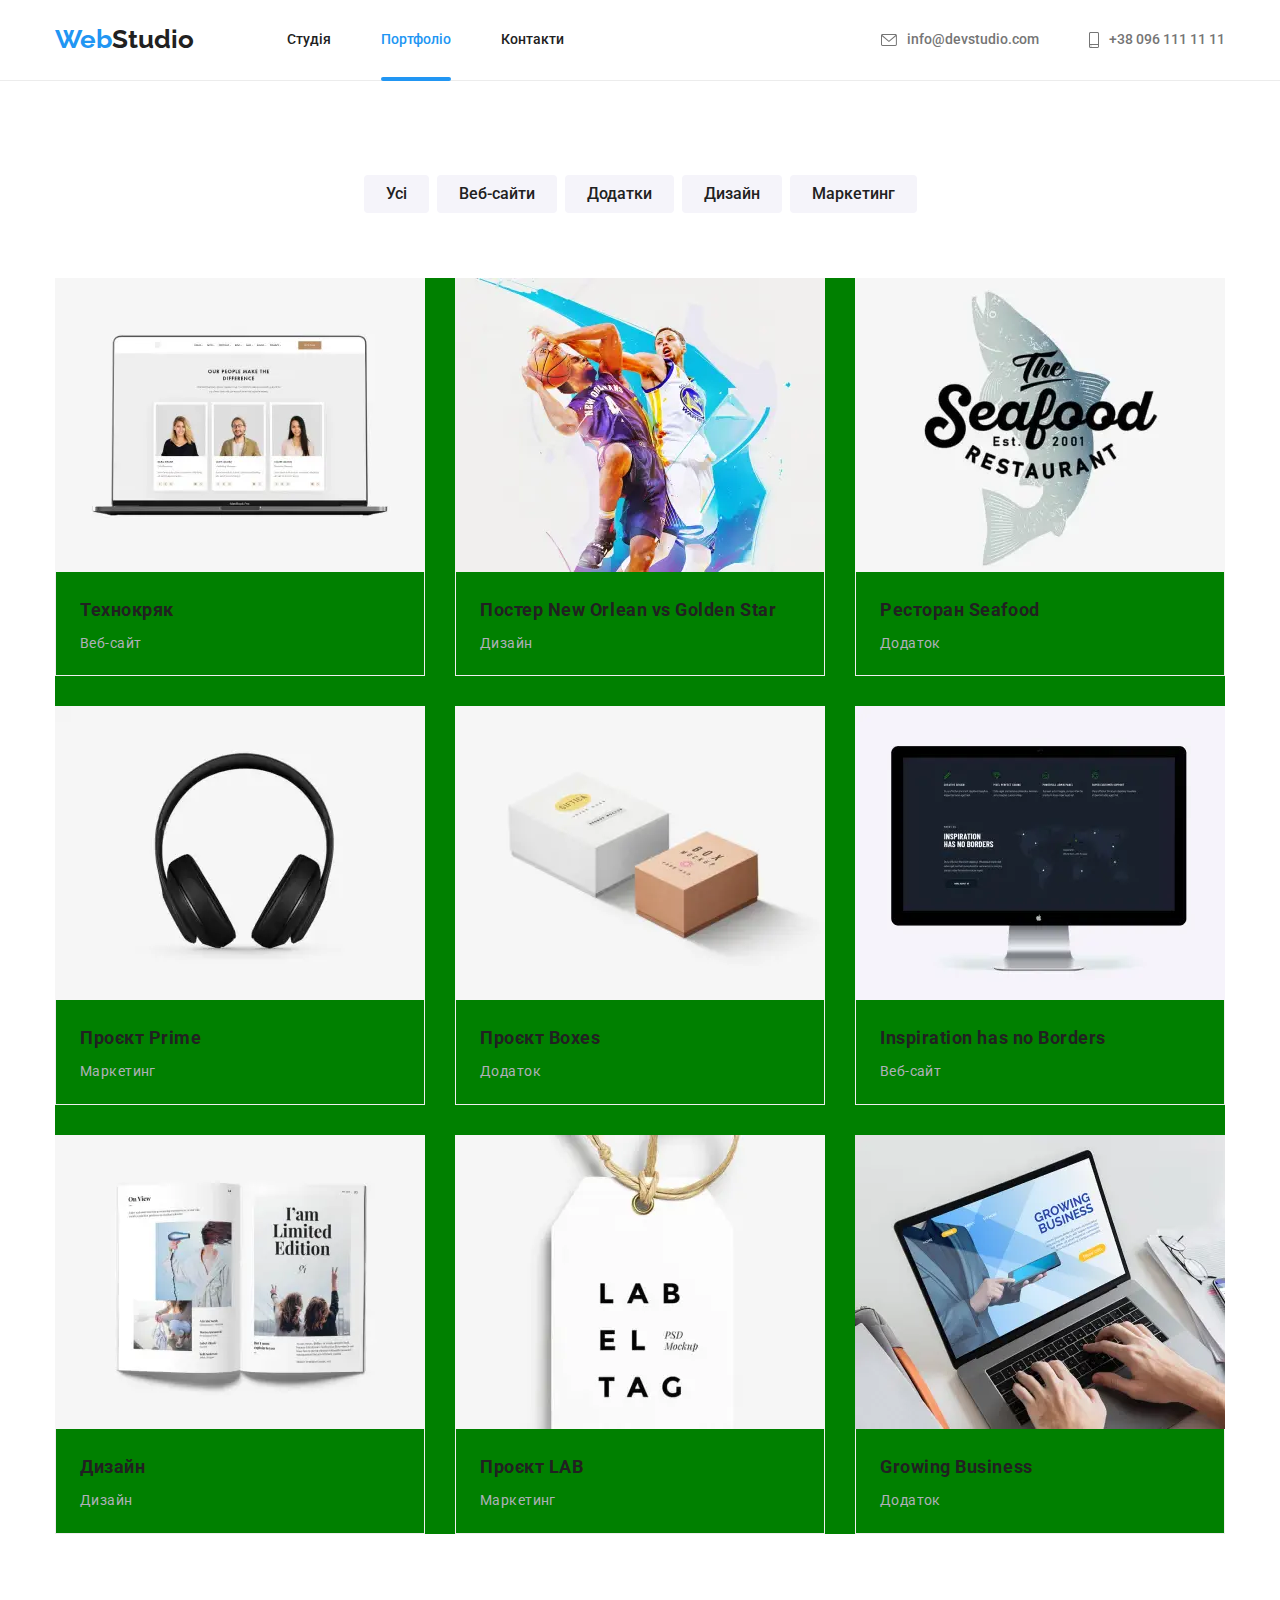
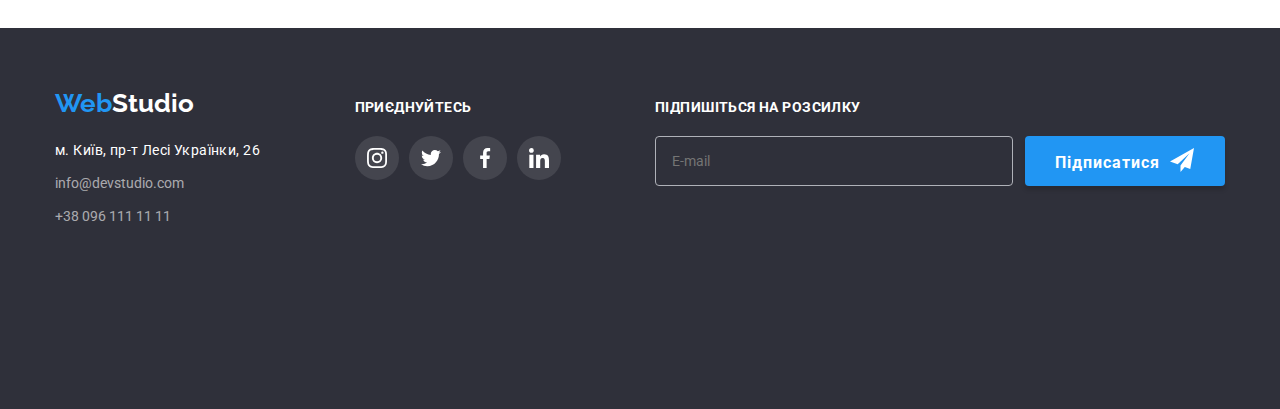
==== commit 436e4df4: "Fixed" ====
--- a/portfolio.html
+++ b/portfolio.html
@@ -714,7 +714,7 @@
     </main>
     <footer class="footer">
       <div class="container footer__position">
-        <div>
+        <div class="footer__addresse-position">
           <a class="logo footer__logo" href="./index.html" lang="en"
             ><span class="footer__slogo">Web</span>Studio</a
           >
@@ -740,7 +740,7 @@
             </ul>
           </address>
         </div>
-        <div>
+        <div class="footer__social-position">
           <h3 class="footer__invitation">Приєднуйтесь</h3>
           <ul class="footer__social-list">
             <li>
@@ -775,7 +775,7 @@
         </div>
         <form class="subscribe-form">
           <div>
-            <span class="footer__invitation">Підпишіться на розсилку</span>
+            <span class="subscribe-form__title">Підпишіться на розсилку</span>
             <label class="visually-hidden" for="subscribe-form"> email</label>
             <input
               class="subscribe-form__input"
@@ -785,7 +785,6 @@
               placeholder="E-mail"
             />
           </div>
-
           <button class="button subscribe-form__button" type="submit">
             Підписатися
             <svg class="subscribe-form__icon" width="24" height="24">
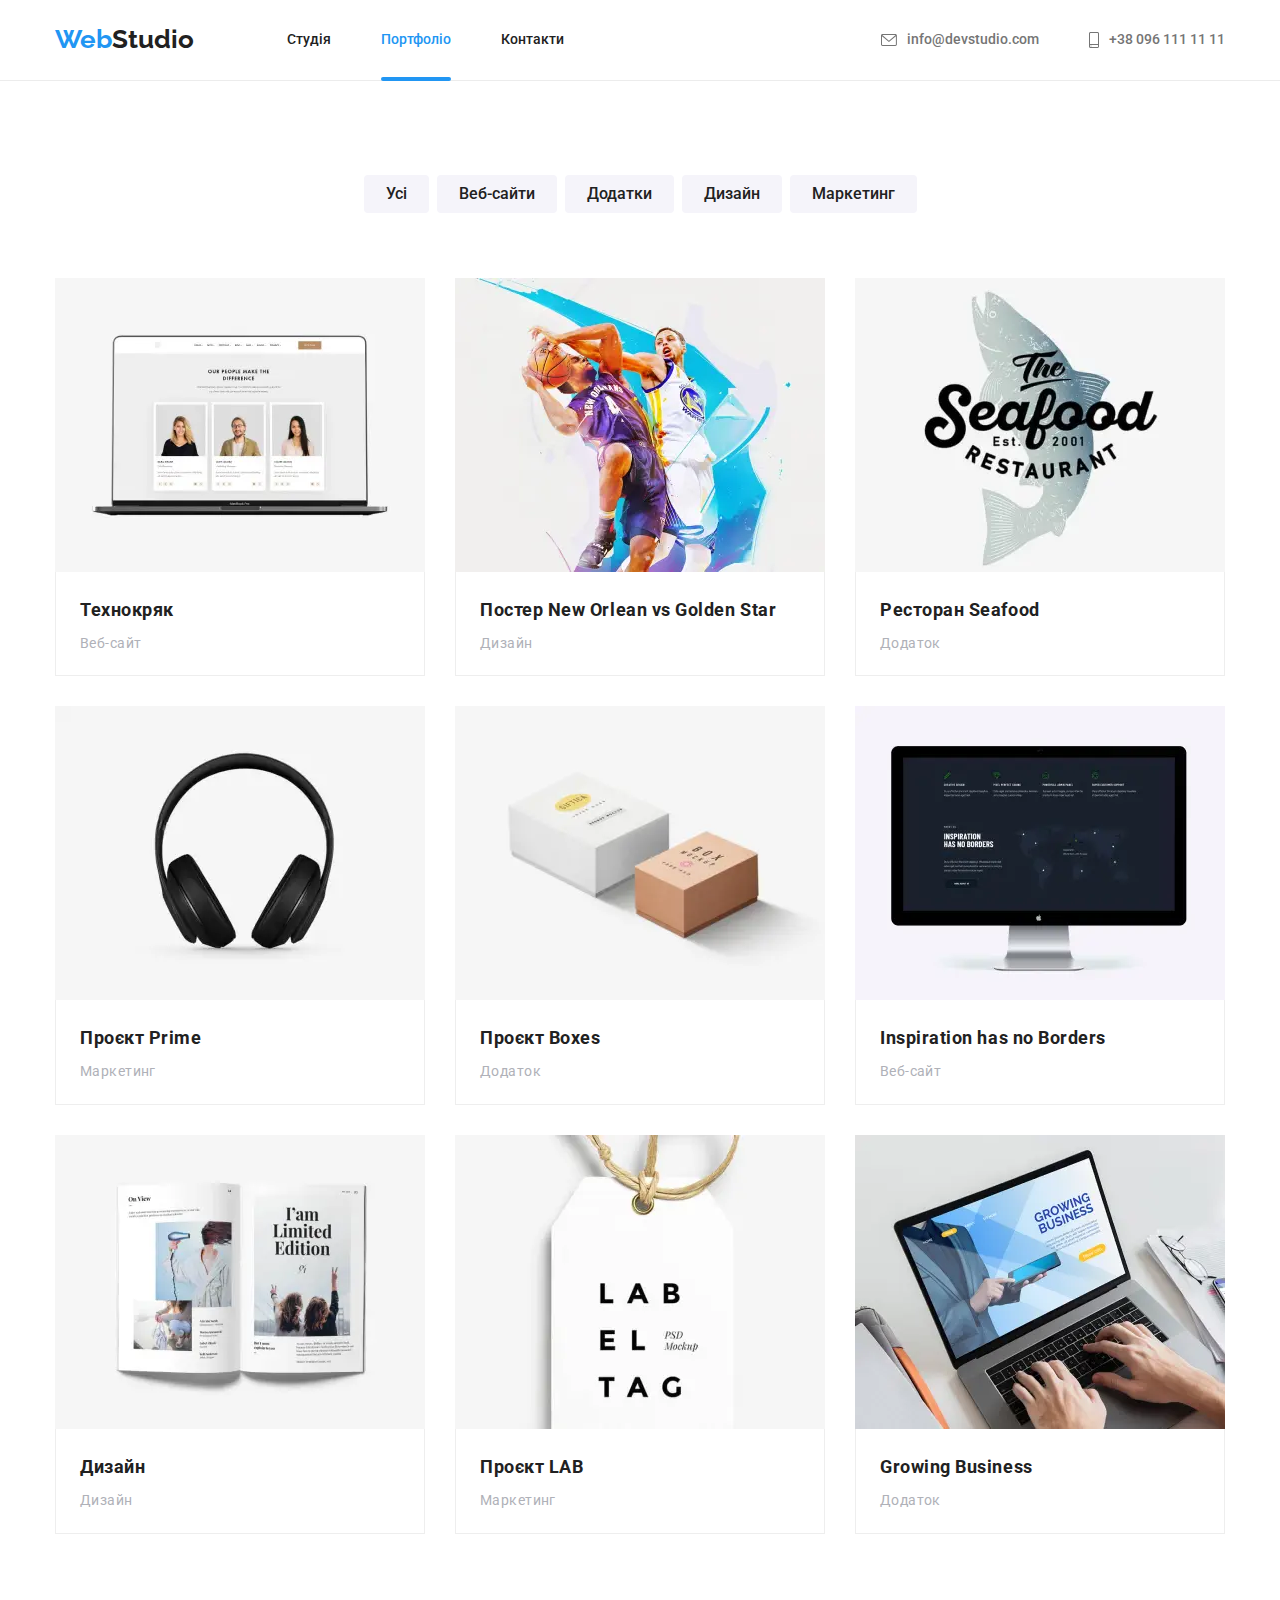
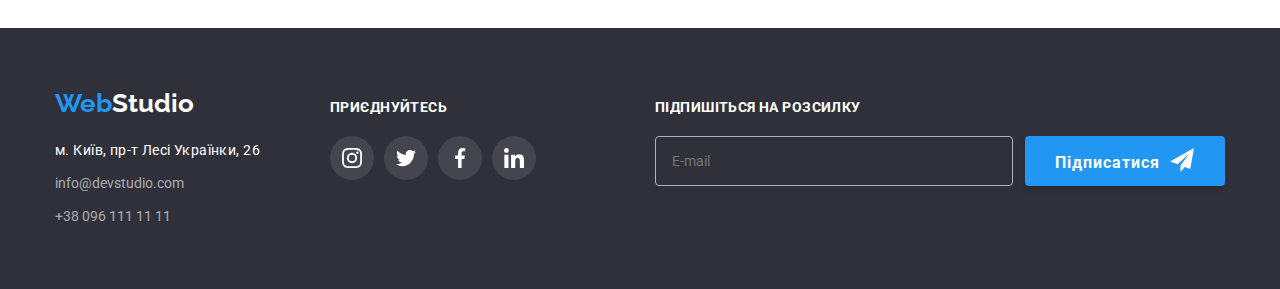
==== commit 0929f18e: "Finich" ====
--- a/portfolio.html
+++ b/portfolio.html
@@ -746,28 +746,28 @@
             <li>
               <a class="footer__link" href="">
                 <svg class="footer__icon" width="20" height="20">
-                  <use href="./styles/icons/icons.svg#icon-instagram"></use>
+                  <use href="./images/icons/icons.svg#icon-instagram"></use>
                 </svg>
               </a>
             </li>
             <li>
               <a class="footer__link" href="">
                 <svg class="footer__icon" width="20" height="20">
-                  <use href="./styles/icons/icons.svg#icon-twitter"></use>
+                  <use href="./images/icons/icons.svg#icon-twitter"></use>
                 </svg>
               </a>
             </li>
             <li>
               <a class="footer__link" href="">
                 <svg class="footer__icon" width="20" height="20">
-                  <use href="./styles/icons/icons.svg#icon-facebook"></use>
+                  <use href="./images/icons/icons.svg#icon-facebook"></use>
                 </svg>
               </a>
             </li>
             <li>
               <a class="footer__link" href="">
                 <svg class="footer__icon" width="20" height="20">
-                  <use href="./styles/icons/icons.svg#icon-linkedin"></use>
+                  <use href="./images/icons/icons.svg#icon-linkedin"></use>
                 </svg>
               </a>
             </li>
@@ -788,7 +788,7 @@
           <button class="button subscribe-form__button" type="submit">
             Підписатися
             <svg class="subscribe-form__icon" width="24" height="24">
-              <use href="./styles/icons/icons.svg#icon-modalka-send"></use>
+              <use href="./images/icons/icons.svg#icon-modalka-send"></use>
             </svg>
           </button>
         </form>
@@ -798,7 +798,7 @@
       <div class="mobile__modal">
         <button class="mobile-menu__btn-close" type="button" data-close-menu>
           <svg class="mobile-menu__icon" width="18.67" height="18.67">
-            <use href="./styles/icons/icons.svg#icon-invis-btn"></use>
+            <use href="./images/icons/icons.svg#icon-invis-btn"></use>
           </svg>
         </button>
         <div class="mobile-menu">
--- a/css/main.min.css
+++ b/css/main.min.css
@@ -1 +1 @@
-@import"https://fonts.googleapis.com/css2?family=Raleway:wght@700&family=Roboto:wght@400;500;700;900&display=swap";:root{--color-primary: #212121;--color-background: #2f303a;--color-secondary: #757575;--color-white-color: #ffffff;--color-thirdary: #2196f3;--color-button-hover: #188ce8;--color-light-gray: #f5f4fa;--color-icon: #afb1b8;--color-shadow-card: 0px 1px 1px rgba(0, 0, 0, 0.12), 0px 4px 4px rgba(0, 0, 0, 0.06), 1px 4px 6px rgba(0, 0, 0, 0.16);--color-box-shadow: 0px 1px 3px rgba(0, 0, 0, 0.12), 0px 1px 1px rgba(0, 0, 0, 0.14), 0px 2px 1px rgba(0, 0, 0, 0.2);--color-hover-animation: 250ms cubic-bezier(0.4, 0, 0.2, 1);--hero-overlay: linear-gradient(to left, rgba(47, 48, 58, 0.4), rgba(47, 48, 58, 0.4));--font-roboto: "Roboto", sans-serif;--font-raleway: "Raleway"}/*! modern-normalize v1.1.0 | MIT License | https://github.com/sindresorhus/modern-normalize */*,::before,::after{-webkit-box-sizing:border-box;box-sizing:border-box;padding:0;margin:0}html{-moz-tab-size:4;-o-tab-size:4;tab-size:4}html{line-height:1.15;-webkit-text-size-adjust:100%}body{margin:0}body{font-family:system-ui,-apple-system,"Segoe UI",Roboto,Helvetica,Arial,sans-serif,"Apple Color Emoji","Segoe UI Emoji"}hr{height:0;color:inherit}abbr[title]{-webkit-text-decoration:underline dotted;text-decoration:underline dotted}b,strong{font-weight:bolder}code,kbd,samp,pre{font-family:ui-monospace,SFMono-Regular,Consolas,"Liberation Mono",Menlo,monospace;font-size:1em}small{font-size:80%}sub,sup{font-size:75%;line-height:0;position:relative;vertical-align:baseline}sub{bottom:-0.25em}sup{top:-0.5em}table{text-indent:0;border-color:inherit}button,input,optgroup,select,textarea{font-family:inherit;font-size:100%;line-height:1.15;margin:0}button,select{text-transform:none}button,[type=button],[type=reset],[type=submit]{-webkit-appearance:button}::-moz-focus-inner{border-style:none;padding:0}:-moz-focusring{outline:1px dotted ButtonText}:-moz-ui-invalid{box-shadow:none}legend{padding:0}progress{vertical-align:baseline}::-webkit-inner-spin-button,::-webkit-outer-spin-button{height:auto}[type=search]{-webkit-appearance:textfield;outline-offset:-2px}::-webkit-search-decoration{-webkit-appearance:none}::-webkit-file-upload-button{-webkit-appearance:button;font:inherit}summary{display:list-item}body{font-size:16px;line-height:1.7;font-family:var(--font-roboto);color:var(--color-primary);background-color:var(--color-white-color)}body.lock{overflow:hidden}img{display:block;max-width:100%;height:auto}ul{list-style:none}.visually-hidden{position:absolute;white-space:nowrap;width:1px;height:1px;overflow:hidden;border:0;padding:0;clip:rect(0 0 0 0);-webkit-clip-path:inset(50%);clip-path:inset(50%);margin:-1px}.feature-title{font-weight:700;font-size:14px;line-height:1.1px;letter-spacing:.03em;text-transform:uppercase;margin-bottom:10px;color:var(--color-primary)}@media screen and (max-width: 768px){.feature-title{text-align:center}}.container{padding:0 15px}@media screen and (min-width: 480px){.container{max-width:480px;margin:0 auto}}@media screen and (min-width: 768px){.container{max-width:768px}}@media screen and (min-width: 1200px){.container{max-width:1200px}}.activity{padding-bottom:94px}@media screen and (max-width: 1200px){.activity{display:none}}.activity__container{text-align:center}.activity__thumb{position:absolute;top:224px;left:0px;width:100%;height:70px;background:rgba(47,48,58,.8);overflow:hidden}.activity__tumb-text{margin:27px;font-weight:700;font-size:14px;line-height:1.1;text-align:center;letter-spacing:.03em;text-transform:uppercase;color:var(--color-white-color)}.activity__container{text-align:center}.activity__list{display:-webkit-box;display:-ms-flexbox;display:flex}.activity__list .activity__item{position:relative;margin-right:30px}.activity__item:nth-child(3n){margin-right:0px}.activity__subtitle{text-align:center;margin-top:0px;margin-bottom:30px;color:var(--color-primary);font-style:normal;font-weight:700;font-size:28px;line-height:1.2}@media screen and (min-width: 1200px){.activity__subtitle{margin-bottom:50px}}@media screen and (min-width: 1200px){.activity__subtitle{font-size:36px;line-height:1.16}}.navigation{display:none;margin-left:93px;gap:50px}@media screen and (min-width: 768px){.navigation{display:-webkit-box;display:-ms-flexbox;display:flex}}.navigation__link{padding:32px 0}.navigation__link.current{position:relative;color:var(--color-thirdary);outline:none}.navigation__link.current::after{content:"";position:absolute;display:block;left:0;bottom:-1px;width:100%;height:4px;border-radius:2px;background-color:var(--color-thirdary)}.backdrop{position:fixed;top:0;left:0;z-index:1;width:100%;height:100%;background:rgba(0,0,0,.2);-webkit-transition:opacity var(--color-hover-animation),visibility var(--color-hover-animation);transition:opacity var(--color-hover-animation),visibility var(--color-hover-animation);-webkit-box-pack:justify;-ms-flex-pack:justify;justify-content:space-between;-ms-flex-preferred-size:calc(100% - 30px);flex-basis:calc(100% - 30px)}.backdrop__modal{position:absolute;padding:32px;top:50%;left:50%;width:100%;min-height:350px;-webkit-transform:translate(-50%, -50%);transform:translate(-50%, -50%);background-color:var(--color-white-color);-webkit-box-shadow:var(--color-box-shadow);box-shadow:var(--color-box-shadow);border-radius:4px}@media screen and (max-width: 320px){.backdrop__modal{padding:15px}}@media screen and (min-width: 767px){.backdrop__modal{padding:40px;width:528px}}.backdrop__textarea{position:relative;width:100%;height:120px;padding:12px;border:1px solid var(--color-icon);color:var(--color-primary);border-radius:4px;outline:none;resize:none;-webkit-transition:border-color var(--color-hover-animation);transition:border-color var(--color-hover-animation)}.backdrop__textarea:focus,.backdrop__textarea:hover{border-color:var(--color-thirdary)}.backdrop__textarea::-webkit-input-placeholder{font-size:px;line-height:1.25;letter-spacing:.03em;color:var(--color-icon)}.backdrop__textarea::-moz-placeholder{font-size:px;line-height:1.25;letter-spacing:.03em;color:var(--color-icon)}.backdrop__textarea:-ms-input-placeholder{font-size:px;line-height:1.25;letter-spacing:.03em;color:var(--color-icon)}.backdrop__textarea::-ms-input-placeholder{font-size:px;line-height:1.25;letter-spacing:.03em;color:var(--color-icon)}.backdrop__textarea::placeholder{font-size:px;line-height:1.25;letter-spacing:.03em;color:var(--color-icon)}@media screen and (max-width: 320px){.backdrop__textarea{height:80px;margin-bottom:20px}}.backdrop__button{position:absolute;top:8px;right:8px;display:-webkit-box;display:-ms-flexbox;display:flex;-webkit-box-align:center;-ms-flex-align:center;align-items:center;-webkit-box-pack:center;-ms-flex-pack:center;justify-content:center;width:30px;height:30px;cursor:pointer;border-radius:50%;border:1px solid rgba(0,0,0,.1);background-color:var(--color-white-color);-webkit-transition:color var(--color-hover-animation),fill var(--color-hover-animation),-webkit-box-shadow var(--color-hover-animation);transition:color var(--color-hover-animation),fill var(--color-hover-animation),-webkit-box-shadow var(--color-hover-animation);transition:color var(--color-hover-animation),box-shadow var(--color-hover-animation),fill var(--color-hover-animation);transition:color var(--color-hover-animation),box-shadow var(--color-hover-animation),fill var(--color-hover-animation),-webkit-box-shadow var(--color-hover-animation)}.backdrop__button:hover,.backdrop__button:focus{fill:var(--color-button-hover)}.backdrop__input{width:100%;padding:12px 12px 12px 42px;border:1px solid var(--color-icon);border-radius:4px;outline:none;color:var(--color-primary);-webkit-transition:border-color var(--color-hover-animation);transition:border-color var(--color-hover-animation)}.backdrop__input:focus,.backdrop__input:hover{border-color:var(--color-thirdary)}.backdrop__input:hover+.backdrop__icon{fill:var(--color-thirdary)}.backdrop__input::-webkit-input-placeholder{font-size:16px;line-height:1.25;letter-spacing:.03em;color:var(--color-primary)}.backdrop__input::-moz-placeholder{font-size:16px;line-height:1.25;letter-spacing:.03em;color:var(--color-primary)}.backdrop__input:-ms-input-placeholder{font-size:16px;line-height:1.25;letter-spacing:.03em;color:var(--color-primary)}.backdrop__input::-ms-input-placeholder{font-size:16px;line-height:1.25;letter-spacing:.03em;color:var(--color-primary)}.backdrop__input::placeholder{font-size:16px;line-height:1.25;letter-spacing:.03em;color:var(--color-primary)}@media screen and (max-width: 320px){.backdrop__input{height:35px}}.backdrop__control{position:relative;margin-bottom:10px}.backdrop__control:focus-within .backdrop__icon{fill:var(--color-thirdary)}.backdrop__checkbox-label{position:relative;display:block;text-align:center;margin-bottom:30px;font-size:12px;line-height:1.71;letter-spacing:.03em;-webkit-box-orient:vertical;-webkit-box-direction:normal;-ms-flex-direction:column;flex-direction:column;color:var(--color-secondary)}.backdrop__checkbox-label a{color:var(--color-thirdary)}@media screen and (max-width: 450px){.backdrop__checkbox-label{margin-bottom:20px;font-size:8px}}@media screen and (min-width: 1200px){.backdrop__checkbox-label{font-size:14px;line-height:1.7;letter-spacing:.03em}}.backdrop.is-hidden{visibility:hidden;opacity:0;pointer-events:none}.backdrop__form-title{display:-webkit-box;display:-ms-flexbox;display:flex;text-align:center;margin-bottom:12px;color:var(--color-primary);font-weight:700;font-size:16px;line-height:1.2;letter-spacing:.03em}@media screen and (min-width: 321px){.backdrop__form-title{font-size:20px;line-height:1.7}}@media screen and (min-width: 1200px){.backdrop__form-title{font-size:20px;line-height:1.1;letter-spacing:.03em;-webkit-box-pack:center;-ms-flex-pack:center;justify-content:center}}.backdrop__label{display:block;font-weight:400;font-size:12px;line-height:1.1;margin-bottom:4px}.backdrop__icon{position:absolute;top:50%;left:12px;-webkit-transform:translateY(-50%);transform:translateY(-50%);fill:currentColor;-webkit-transition:fill var(--color-hover-animation);transition:fill var(--color-hover-animation)}.backdrop__submit-button{display:block;margin-left:auto;margin-right:auto}.backdrop__checkbox-input{-webkit-appearance:none;-moz-appearance:none;appearance:none}.backdrop__checkbox-input:hover::before,.backdrop__checkbox-input:focus::before{border-color:var(--color-button-hover)}.backdrop__checkbox-icon{position:absolute;top:50%;left:12px;-webkit-transform:translateY(-50%);transform:translateY(-50%);border-radius:2px;cursor:pointer;opacity:0;fill:var(--color-white-color);-webkit-transition:opacity var(--color-hover-animation);transition:opacity var(--color-hover-animation)}@media screen and (max-width: 370px){.backdrop__checkbox-icon{margin-left:5px}}@media screen and (min-width: 370px){.backdrop__checkbox-icon{margin-left:10px}}.backdrop__checkbox-input:checked+.backdrop__checkbox-icon{opacity:1;background:var(--color-button-hover)}.backdrop__checkbox-input::before{content:"";position:absolute;top:50%;left:12px;-webkit-transform:translateY(-50%);transform:translateY(-50%);display:block;width:16px;height:15px;border:2px solid var(--color-primary);border-radius:2px;-webkit-transition:border-color var(--color-hover-animation);transition:border-color var(--color-hover-animation)}@media screen and (max-width: 370px){.backdrop__checkbox-input::before{margin-left:5px}}@media screen and (min-width: 370px){.backdrop__checkbox-input::before{margin-left:10px}}.backdrop__terms-link{color:var(--color-button-hover)}.backdrop__checkbox-field{position:relative;display:block;margin-bottom:4px;font-size:12px;line-height:1.17;letter-spacing:.01em;color:var(--color-secondary)}.button{width:200px;height:50px;color:var(--color-white-color);background-color:var(--color-thirdary);font-weight:700;font-size:16px;line-height:1.88;letter-spacing:.06em;border-color:rgba(0,0,0,0);text-align:center;-webkit-box-shadow:0px 4px 4px rgba(0,0,0,.15);box-shadow:0px 4px 4px rgba(0,0,0,.15);border-radius:4px;cursor:pointer;-webkit-transform:color var(--color-hover-animation),border-color var(--color-hover-animation),box-shadow var(--color-hover-animation);transform:color var(--color-hover-animation),border-color var(--color-hover-animation),box-shadow var(--color-hover-animation)}.button:hover,.button:focus{background-color:var(--color-button-hover)}.button:focus{outline:none}.coopertion{padding-top:60px;padding-bottom:60px}@media screen and (min-width: 1200px){.coopertion{padding-top:94px;padding-bottom:94px}}.coopertion__list{display:-webkit-box;display:-ms-flexbox;display:flex;-ms-flex-wrap:wrap;flex-wrap:wrap;gap:30px}.coopertion__item{-ms-flex-preferred-size:calc((100% - 30px)/2);flex-basis:calc((100% - 30px)/2)}@media screen and (min-width: 768px){.coopertion__item{-ms-flex-preferred-size:calc((100% - 60px)/3);flex-basis:calc((100% - 60px)/3)}}@media screen and (min-width: 1200px){.coopertion__item{-ms-flex-preferred-size:calc((100% - 150px)/6);flex-basis:calc((100% - 150px)/6)}}.coopertion__icon{fill:currentcolor}.coopertion__link{width:100%;height:92px;border:1px solid var(--color-icon);display:-webkit-box;display:-ms-flexbox;display:flex;-webkit-box-align:center;-ms-flex-align:center;align-items:center;-webkit-box-pack:center;-ms-flex-pack:center;justify-content:center;border-radius:5px;color:var(--color-icon);-webkit-transition:color var(--color-hover-animation),border-color var(--color-hover-animation);transition:color var(--color-hover-animation),border-color var(--color-hover-animation);outline:none}.coopertion__link:hover,.coopertion__link:focus{border-color:var(--color-thirdary);color:var(--color-thirdary)}.hero{background-color:var(--color-background);-webkit-box-align:center;-ms-flex-align:center;align-items:center;-webkit-box-pack:center;-ms-flex-pack:center;justify-content:center;text-align:center;padding:118px 0}.hero__canvas{-webkit-box-align:center;-ms-flex-align:center;align-items:center;padding:118px 0;background-image:var(--hero-overlay),url(../images/header-mobile-450.jpg);background-repeat:no-repeat;background-position:center;background-size:cover}@media screen and (min-device-pixel-ratio: 2),(-webkit-min-device-pixel-ratio: 2),(min-resolution: 192dpi),(min-resolution: 2dppx){.hero__canvas{background-image:var(--hero-overlay),url(../images/header-mobile-900.jpg)}}@media screen and (min-width: 768px){.hero__canvas{background-image:var(--hero-overlay),url(../images/header-tablet-354.jpg)}}@media screen and (min-width: 768px)and (min-device-pixel-ratio: 2),screen and (min-width: 768px)and (-webkit-min-device-pixel-ratio: 2),screen and (min-width: 768px)and (min-resolution: 192dpi),screen and (min-width: 768px)and (min-resolution: 2dppx){.hero{background-image:var(--hero-overlay),url(../images/header-tablet-708.jpg)}}@media screen and (min-width: 1200px){.hero{margin:auto;display:-webkit-box;display:-ms-flexbox;display:flex;-webkit-box-align:center;-ms-flex-align:center;align-items:center;-webkit-box-pack:center;-ms-flex-pack:center;justify-content:center;padding:200px 0;max-width:1600px;background-image:var(--hero-overlay),url(../images/header-desktop-1600.jpg);background-repeat:no-repeat;background-position:center;background-size:cover}}@media screen and (min-width: 1200px)and (min-device-pixel-ratio: 2),screen and (min-width: 1200px)and (-webkit-min-device-pixel-ratio: 2),screen and (min-width: 1200px)and (min-resolution: 192dpi),screen and (min-width: 1200px)and (min-resolution: 2dppx){.hero{background-image:var(--hero-overlay),url(../images/header-desktop-3200.jpg)}}.hero__title{color:var(--color-white-color);font-weight:900;font-size:26px;line-height:1.6;max-width:360px;margin:0 auto 30px}@media screen and (min-width: 1200px){.hero__title{font-size:44px;line-height:1.36;max-width:696px}}.logo{color:var(--color-primary);font-family:var(--font-raleway);text-decoration:none;font-weight:700;font-size:26px;line-height:1.2;font-style:normal;outline:none}.logo__slog{color:var(--color-thirdary)}.portfolio{padding-top:60px;padding-bottom:60px}@media screen and (min-width: 1200px){.portfolio{padding-top:94px;padding-bottom:94px}}.portfolio__button{color:var(--color-primary);font-style:normal;font-weight:500;font-size:16px;line-height:1.6;cursor:pointer;border:none;border-radius:4px;background-color:var(--color-light-gray);padding:6px 22px 6px 22px;-webkit-transition:color var(--color-hover-animation),background-color var(--color-hover-animation),-webkit-box-shadow var(--color-hover-animation);transition:color var(--color-hover-animation),background-color var(--color-hover-animation),-webkit-box-shadow var(--color-hover-animation);transition:color var(--color-hover-animation),box-shadow var(--color-hover-animation),background-color var(--color-hover-animation);transition:color var(--color-hover-animation),box-shadow var(--color-hover-animation),background-color var(--color-hover-animation),-webkit-box-shadow var(--color-hover-animation)}.portfolio__button:hover{background:var(--color-thirdary);color:var(--color-white-color);-webkit-box-shadow:0px 3px 1px rgba(0,0,0,.1),0px 1px 2px rgba(0,0,0,.08),0px 2px 2px rgba(0,0,0,.12);box-shadow:0px 3px 1px rgba(0,0,0,.1),0px 1px 2px rgba(0,0,0,.08),0px 2px 2px rgba(0,0,0,.12)}.portfolio__button:focus{background:var(--color-thirdary);color:var(--color-white-color)}.portfolio__list{display:-webkit-box;display:-ms-flexbox;display:flex;-ms-flex-wrap:wrap;flex-wrap:wrap;margin-bottom:40px}@media screen and (min-width: 768px){.portfolio__list{-webkit-box-align:center;-ms-flex-align:center;align-items:center;-webkit-box-pack:center;-ms-flex-pack:center;justify-content:center;margin-bottom:50px}}.portfolio__list .portfolio__item{margin-right:8px;margin-bottom:15px}.portfolio__list .portfolio__item:nth-last-child(1){margin-right:0px}.subscribe-form{display:-webkit-box;display:-ms-flexbox;display:flex;-webkit-box-pack:end;-ms-flex-pack:end;justify-content:flex-end;-webkit-box-align:end;-ms-flex-align:end;align-items:flex-end;grid-area:12px}@media screen and (max-width: 1200px){.subscribe-form{-webkit-box-orient:vertical;-webkit-box-direction:normal;-ms-flex-direction:column;flex-direction:column;gap:20px;-webkit-box-align:center;-ms-flex-align:center;align-items:center;margin-left:auto;margin-right:auto}}.subscribe-form__input{width:450px;height:50px;padding:15px 16px;border:1px solid var(--color-icon);border-radius:4px;outline:none;background:var(--color-background);color:var(--color-white-color);-webkit-transition:border-color var(--color-hover-animation);transition:border-color var(--color-hover-animation)}@media screen and (max-width: 450px){.subscribe-form__input{width:100%}}@media screen and (min-width: 1200px){.subscribe-form__input{width:358px}}.subscribe-form__icon{-webkit-box-align:center;-ms-flex-align:center;align-items:center;margin-left:10px;fill:var(--color-white-color)}.subscribe-form__button{display:-webkit-box;display:-ms-flexbox;display:flex;margin-left:12px;padding:10px 28px}.subscribe-form__input:hover,.subscribe-form__input:focus{border-color:var(--color-thirdary)}.subscribe-form__title,.footer__invitation{display:block;margin-bottom:20px;color:var(--color-white-color);font-weight:700;font-size:14px;line-height:1.14;letter-spacing:.03em;text-transform:uppercase}.team{padding-top:60px;padding-bottom:60px;-webkit-box-pack:center;-ms-flex-pack:center;justify-content:center;background:var(--color-light-gray)}@media screen and (min-width: 1200px){.team{padding:94px 0}}.team__list{display:-webkit-box;display:-ms-flexbox;display:flex;-ms-flex-wrap:wrap;flex-wrap:wrap;gap:30px}.team__item{display:inline-block;text-align:center;-webkit-box-shadow:0px 1px 3px rgba(0,0,0,.12),0px 1px 1px rgba(0,0,0,.14),0px 2px 1px rgba(0,0,0,.2);box-shadow:0px 1px 3px rgba(0,0,0,.12),0px 1px 1px rgba(0,0,0,.14),0px 2px 1px rgba(0,0,0,.2);border-radius:0px 0px 4px 4px}@media screen and (min-width: 768px){.team__item{-ms-flex-preferred-size:calc((100% - 30px)/2);flex-basis:calc((100% - 30px)/2)}}@media screen and (min-width: 1200px){.team__item{-ms-flex-preferred-size:calc((100% - 90px)/4);flex-basis:calc((100% - 90px)/4)}}.team__developer{margin-bottom:16px;font-weight:400;font-size:16px;line-height:1.2;letter-spacing:.03em;color:var(--color-secondary)}@media screen and (min-width: 1200px){.team__developer{font-size:16px;line-height:1.2}}.team__social-list{display:-webkit-box;display:-ms-flexbox;display:flex;-webkit-box-pack:center;-ms-flex-pack:center;justify-content:center;gap:10px}.team__employee{background-color:var(--color-white-color);padding:30px 20px}.team__name{margin-bottom:10px;font-size:16px;line-height:1.2;letter-spacing:.03em}@media screen and (min-width: 1200px){.team__name{font-size:16px;line-height:1.2}}.team__link{width:44px;height:44px;display:-webkit-box;display:-ms-flexbox;display:flex;-webkit-box-align:center;-ms-flex-align:center;align-items:center;-webkit-box-pack:center;-ms-flex-pack:center;justify-content:center;border-radius:50%;-webkit-transition:background-color var(--color-hover-animation);transition:background-color var(--color-hover-animation);outline:none}.team__link:hover .team__icon,.team__link:focus .team__icon{fill:var(--color-white-color)}.team__link .team__icon{fill:var(--color-icon);-webkit-transition:fill var(--color-hover-animation);transition:fill var(--color-hover-animation)}.team__link:hover{background-color:var(--color-thirdary);color:var(--color-white-color)}.team__link:focus{background-color:var(--color-thirdary)}.mobile__backdrop{visibility:hidden;pointer-events:none;position:fixed;top:0;left:0;z-index:999;width:100vw;height:100vh;background:rgba(0,0,0,.2);-webkit-transition:opacity var(--color-hover-animation),visibility var(--color-hover-animation);transition:opacity var(--color-hover-animation),visibility var(--color-hover-animation)}.mobile__backdrop.is-open{visibility:visible;pointer-events:all}.mobile__backdrop.is-open .mobile__modal{-webkit-transform:translateX(0);transform:translateX(0)}@media screen and (min-width: 1200px){.mobile__backdrop{display:none}}.mobile__modal{position:fixed;top:0;left:0;width:100vw;height:100vh;padding:32px;background-color:#fff;z-index:999;overflow-y:scroll;-webkit-transform:translateX(150%);transform:translateX(150%);-webkit-transition:-webkit-transform 250ms ease-in-out;transition:-webkit-transform 250ms ease-in-out;transition:transform 250ms ease-in-out;transition:transform 250ms ease-in-out, -webkit-transform 250ms ease-in-out}@media screen and (min-width: 321px){.mobile__modal{padding:48px 40px}}.mobile-menu{display:-webkit-box;display:-ms-flexbox;display:flex;-webkit-box-orient:vertical;-webkit-box-direction:normal;-ms-flex-direction:column;flex-direction:column;-webkit-box-pack:justify;-ms-flex-pack:justify;justify-content:space-between;height:100%}.mobile-menu__btn-close{position:absolute;top:10px;right:15px;display:-webkit-box;display:-ms-flexbox;display:flex;-webkit-box-align:center;-ms-flex-align:center;align-items:center;-webkit-box-pack:center;-ms-flex-pack:center;justify-content:center}.mobile-menu__icon{width:30px;height:30px}@media screen and (min-width: 321px){.mobile-menu__icon{width:40px;height:40px}}.mobile-menu__btn-close{position:absolute;top:10px;right:15px;border:none;background-color:var(--color-white-color);color:var(--color-thirdary);-webkit-transition:fill var(--color-hover-animation);transition:fill var(--color-hover-animation)}.mobile-menu__btn-close:hover,.mobile-menu__btn-close:focus{fill:var(--color-thirdary)}.mobile-menu__navigation{display:block}.mobile-menu__link{display:block;padding-bottom:20px;font-weight:500;font-size:25px;line-height:20px;letter-spacing:.02em;text-decoration:none;margin-bottom:10px;color:var(--color-primary)}.mobile-menu__link--current{color:var(--color-thirdary)}@media screen and (min-width: 321px){.mobile-menu__link{font-size:40px;line-height:47px}}.mobile-menu__contacts{display:block}.mobile-menu-list{margin-bottom:64px}.mobile-menu__contacts-link-tel{display:block;margin-bottom:10px;font-weight:500;font-size:20px;line-height:1.2;letter-spacing:.02em;text-decoration:none;color:var(--color-thirdary)}@media screen and (min-width: 321px){.mobile-menu__contacts-link-tel{font-size:34px;margin-bottom:32px}}.mobile-menu__contacts-link-email{display:block;margin-bottom:30px;font-weight:500;font-size:24px;line-height:1.16;letter-spacing:.02em;text-decoration:none;color:var(--color-secondary)}@media screen and (min-width: 321px){.mobile-menu__contacts-link-email{margin-bottom:64px}}.mobile-menu__socials{display:-webkit-box;display:-ms-flexbox;display:flex;-webkit-box-align:center;-ms-flex-align:center;align-items:center;-ms-flex-wrap:wrap;flex-wrap:wrap;gap:10px}.mobile-menu__socials-link{position:relative;font-weight:500;font-size:12px;line-height:1.22;letter-spacing:.02em;text-decoration:none;color:var(--color-thirdary);padding-right:5px;-webkit-transform:rotate(90deg);transform:rotate(90deg)}@media screen and (min-width: 321px){.mobile-menu__socials-link{font-size:18px}}.menu-social__line::after{position:absolute;-webkit-transform:translateY(20%);transform:translateY(20%);margin-left:5px;content:"";border:1px solid rgba(33,33,33,.2);height:20px}@media screen and (min-width: 321px){.menu-social__line::after{height:14px}}.header{border-bottom:1px solid #ececec}@media screen and (max-width: 768px){.header{padding:15px 0}}.header__link,.navigation__link{display:-webkit-inline-box;display:-ms-inline-flexbox;display:inline-flex;-webkit-box-align:center;-ms-flex-align:center;align-items:center;color:var(--color-primary);text-decoration:none;font-weight:500;font-size:14px;line-height:1.1;outline:none;-webkit-transition:color var(--color-hover-animation);transition:color var(--color-hover-animation)}.header__link:hover,.navigation__link:hover,.header__link:focus,.navigation__link:focus{color:var(--color-thirdary)}@media screen and (min-width: 1200px){.header__link,.navigation__link{padding:32px 0}}.header__adresse{display:-webkit-box;display:-ms-flexbox;display:flex;-webkit-box-align:center;-ms-flex-align:center;align-items:center;color:var(--color-secondary);text-decoration:none;font-style:normal;font-weight:500;font-size:14px;line-height:1.1}.header__adresse:hover,.header__adresse:focus{color:var(--color-thirdary)}.header__adresse:hover .header__icon{fill:var(--color-thirdary);-webkit-transition:fill var(--color-hover-animation);transition:fill var(--color-hover-animation)}.header__nav{display:-webkit-box;display:-ms-flexbox;display:flex;-webkit-box-align:center;-ms-flex-align:center;align-items:center}@media screen and (max-width: 768px){.header__nav{width:100%}}.header__contact-list{display:none;margin-left:auto;gap:50px}@media screen and (min-width: 768px){.header__contact-list{display:-webkit-box;display:-ms-flexbox;display:flex}}@media screen and (min-width: 768px)and (max-width: 1200px){.header__contact-list{-webkit-box-orient:vertical;-webkit-box-direction:normal;-ms-flex-direction:column;flex-direction:column;gap:10px}}.header__icon{fill:currentColor;margin-right:10px}.menu-toggle{display:-webkit-inline-box;display:-ms-inline-flexbox;display:inline-flex;-webkit-box-align:center;-ms-flex-align:center;align-items:center;-webkit-box-pack:center;-ms-flex-pack:center;justify-content:center;margin-left:auto;width:40px;height:40px;border:none;background-color:var(--color-white-color);-webkit-transition:fill var(--color-hover-animation);transition:fill var(--color-hover-animation)}@media screen and (min-width: 768px){.menu-toggle{display:none}}.menu-toggle:hover,.menu-toggle:focus{fill:var(--color-thirdary)}.benefist{padding-top:60px}@media screen and (min-width: 1200px){.benefist{padding-top:94px;padding-bottom:94px}}.benefist__icon{display:-webkit-box;display:-ms-flexbox;display:flex;-webkit-box-align:center;-ms-flex-align:center;align-items:center;-webkit-box-pack:center;-ms-flex-pack:center;justify-content:center;height:120px;margin-bottom:30px;background-color:var(--color-light-gray);border-radius:4px}@media screen and (min-width: 768px){.benefist__list{display:-webkit-box;display:-ms-flexbox;display:flex;-ms-flex-wrap:wrap;flex-wrap:wrap;-webkit-box-pack:center;-ms-flex-pack:center;justify-content:center;gap:30px}}@media screen and (min-width: 768px){.benefist__item{-ms-flex-preferred-size:calc((100% - 60px)/2);flex-basis:calc((100% - 60px)/2)}}@media screen and (min-width: 1200px){.benefist__item{-ms-flex-preferred-size:calc((100% - 90px)/4);flex-basis:calc((100% - 90px)/4)}}@media screen and (max-width: 767.98px){.benefist__item:not(:last-child){margin-bottom:30px}}.benefist__list .benefist__item{width:100%}.benefist__paragraph{font-size:14px;line-height:1.7;letter-spacing:.03em;color:var(--color-icon);margin-bottom:30px}.footer{padding-top:60px;padding-bottom:60px;background-color:var(--color-background);font-weight:400;font-size:14px;line-height:1.7}.footer__addresse-position{margin-bottom:60px}@media screen and (min-width: 768px)and (max-width: 1200px){.footer__addresse-position{margin-left:76px;margin-right:89px}}.footer__position{display:block;-webkit-box-orient:vertical;-webkit-box-direction:normal;-ms-flex-direction:column;flex-direction:column;gap:60px;-webkit-box-align:center;-ms-flex-align:center;align-items:center}@media screen and (min-width: 768px){.footer__position{display:-webkit-box;display:-ms-flexbox;display:flex;-webkit-box-orient:horizontal;-webkit-box-direction:normal;-ms-flex-direction:row;flex-direction:row;-ms-flex-wrap:wrap;flex-wrap:wrap;-webkit-box-align:baseline;-ms-flex-align:baseline;align-items:baseline;-webkit-box-pack:justify;-ms-flex-pack:justify;justify-content:space-between}}@media screen and (max-width: 1200px){.footer__position{text-align:center}}@media screen and (min-width: 1200px){.footer__position{display:-webkit-box;display:-ms-flexbox;display:flex;-webkit-box-align:baseline;-ms-flex-align:baseline;align-items:baseline;-webkit-box-pack:justify;-ms-flex-pack:justify;justify-content:space-between}}.footer__logo{display:block;margin-bottom:20px;color:var(--color-white-color)}.footer__slogo{color:var(--color-thirdary)}.footer__adresse-link{color:rgba(255,255,255,.6);text-decoration:none;font-style:normal;font-weight:400;font-size:14px;line-height:1.1;-webkit-transition:color var(--color-hover-animation);transition:color var(--color-hover-animation);outline:none}.footer__adresse-link:hover,.footer__adresse-link:focus{color:var(--color-thirdary)}.footer__adresse-list{margin-bottom:60px}.footer__adresse-list .footer__adresse-item{margin-bottom:9px}.footer__adresse-item:nth-last-child(-n+1){margin-bottom:0px}.footer__location-link{color:var(--color-white-color);text-decoration:none;font-style:normal;font-weight:400;font-size:14px;line-height:1.7;outline:none;letter-spacing:.03em}.footer__social-position{margin-bottom:60px}@media screen and (min-width: 767px)and (max-width: 1199px){.footer__social-position{margin-right:83px}}.footer__social-list{display:-webkit-box;display:-ms-flexbox;display:flex;-webkit-box-pack:center;-ms-flex-pack:center;justify-content:center;gap:10px}.footer__link{width:44px;height:44px;display:-webkit-box;display:-ms-flexbox;display:flex;-webkit-box-align:center;-ms-flex-align:center;align-items:center;-webkit-box-pack:center;-ms-flex-pack:center;justify-content:center;border-radius:50%;background-color:rgba(255,255,255,.1);-webkit-transition:background-color var(--color-hover-animation);transition:background-color var(--color-hover-animation);outline:none}.footer__link:hover,.footer__link:focus{background-color:var(--color-thirdary)}.footer__link:hover .net-icon,.footer__link:focus .net-icon{fill:var(--color-white-color)}.footer__icon{fill:var(--color-white-color)}.card-set{display:-webkit-box;display:-ms-flexbox;display:flex;-ms-flex-wrap:wrap;flex-wrap:wrap;background-color:green}@media screen and (max-width: 767px){.card-set{-webkit-box-pack:center;-ms-flex-pack:center;justify-content:center}}.card-set__item{width:370px;margin-bottom:30px}@media screen and (min-width: 768px){.card-set__item{-ms-flex-preferred-size:calc((100% - 30px)/2);flex-basis:calc((100% - 30px)/2);margin-right:30px}}@media screen and (min-width: 767px)and (max-width: 1199px){.card-set__item:nth-child(2n){margin-right:0}.card-set__item:nth-last-child(-n+1){margin-bottom:0}}@media screen and (min-width: 1200px){.card-set__item{-ms-flex-preferred-size:calc((100% - 60px)/3);flex-basis:calc((100% - 60px)/3)}}@media screen and (min-width: 1200px){.card-set__item:nth-child(3n){margin-right:0px}.card-set__item:nth-last-child(-n+3){margin-bottom:0px}}.card-set__meta{padding:20px 24px 20px 24px;border:1px solid #eee;border-top:0px}.card-set__overlay{position:relative;overflow:hidden}.card-set__text{position:absolute;top:0;left:0;height:100%;width:100%;padding:63px 24px;font-size:18px;line-height:1.55;letter-spacing:.03em;color:var(--color-white-color);background:rgba(33,150,243,.9);-webkit-transform:translateY(101%);transform:translateY(101%);-webkit-transition:-webkit-transform var(--color-hover-animation),-webkit-transition-duration var(--color-hover-animation);transition:-webkit-transform var(--color-hover-animation),-webkit-transition-duration var(--color-hover-animation);transition:transform var(--color-hover-animation),transition-duration var(--color-hover-animation);transition:transform var(--color-hover-animation),transition-duration var(--color-hover-animation),-webkit-transform var(--color-hover-animation),-webkit-transition-duration var(--color-hover-animation)}@media screen and (min-width: 768px){.card-set__text{padding:49px 24px 77px 24px}}@media screen and (min-width: 1200px){.card-set__text{padding:63px 24px}}.card-set__item:hover .card-set__text{-webkit-transform:translatey(0);transform:translatey(0);opacity:1}.card-set__link{display:block;overflow:hidden;-webkit-transition:-webkit-box-shadow var(--color-hover-animation);transition:-webkit-box-shadow var(--color-hover-animation);transition:box-shadow var(--color-hover-animation);transition:box-shadow var(--color-hover-animation), -webkit-box-shadow var(--color-hover-animation)}.card-set__link:hover,.card-set__link:focus{-webkit-box-shadow:var(--color-shadow-card);box-shadow:var(--color-shadow-card)}.card-set a{text-decoration:none}.card-set__name{margin-top:0px;margin-bottom:4px;color:var(--color-primary);letter-spacing:.03em;font-size:18px;line-height:2;text-decoration:none}@media screen and (min-width: 768px)and (max-width: 1200px){.card-set__name{letter-spacing:.06em}}.card-set__paragraph{font-size:16px;line-height:1.9;letter-spacing:.03em;color:var(--color-icon)}@media screen and (min-width: 1200px){.card-set__paragraph{font-size:14px;line-height:1.7;letter-spacing:.03em;color:var(--color-icon)}}.card-set__paragraph-one{font-size:16px;line-height:1.9;letter-spacing:.03em;color:var(--color-icon)}@media screen and (min-width: 768px)and (max-width: 1200px){.card-set__paragraph-one{margin-bottom:36px}}@media screen and (min-width: 1200px){.card-set__paragraph-one{font-size:14px;line-height:1.7;letter-spacing:.03em;color:var(--color-icon)}}.form__button{position:absolute;top:8px;right:8px;display:-webkit-box;display:-ms-flexbox;display:flex;-webkit-box-align:center;-ms-flex-align:center;align-items:center;width:30px;height:30px;cursor:pointer;border-radius:50%;border:1px solid rgba(0,0,0,.1);background-color:var(--color-white-color);-webkit-transition:color var(--color-hover-animation),fill var(--color-hover-animation),-webkit-box-shadow var(--color-hover-animation);transition:color var(--color-hover-animation),fill var(--color-hover-animation),-webkit-box-shadow var(--color-hover-animation);transition:color var(--color-hover-animation),box-shadow var(--color-hover-animation),fill var(--color-hover-animation);transition:color var(--color-hover-animation),box-shadow var(--color-hover-animation),fill var(--color-hover-animation),-webkit-box-shadow var(--color-hover-animation)}.form__button:hover,.form__button:focus{fill:var(--color-button-hover);-webkit-box-shadow:0px 4px 4px rgba(0,0,0,.15);box-shadow:0px 4px 4px rgba(0,0,0,.15)}.form__label{display:block;font-weight:400;font-size:12px;line-height:1.1;margin-bottom:4px}.form__form-title{display:-webkit-box;display:-ms-flexbox;display:flex;-webkit-box-pack:center;-ms-flex-pack:center;justify-content:center;margin-bottom:12px;color:var(--color-primary);font-weight:700;font-size:20px;line-height:1.1;letter-spacing:.03em}.form__control{position:relative;margin-bottom:10px}.form__control:focus-within .form__icon{fill:var(--color-thirdary)}.form__submit-button{display:block;margin-left:auto;margin-right:auto}.form.is-hidden{visibility:hidden;opacity:0;pointer-events:none}.form__input{width:100%;padding:12px 12px 12px 42px;border:1px solid var(--color-icon);border-radius:4px;outline:none;color:var(--color-primary);-webkit-transition:border-color var(--color-hover-animation);transition:border-color var(--color-hover-animation)}.form__input:focus,.form__input:hover{border-color:var(--color-thirdary)}.form__input:focus{color:var(--color-primary)}.form__input::-webkit-input-placeholder{font-size:16px;line-height:1.25;letter-spacing:.03em;color:var(--color-icon)}.form__input::-moz-placeholder{font-size:16px;line-height:1.25;letter-spacing:.03em;color:var(--color-icon)}.form__input:-ms-input-placeholder{font-size:16px;line-height:1.25;letter-spacing:.03em;color:var(--color-icon)}.form__input::-ms-input-placeholder{font-size:16px;line-height:1.25;letter-spacing:.03em;color:var(--color-icon)}.form__input::placeholder{font-size:16px;line-height:1.25;letter-spacing:.03em;color:var(--color-icon)}.form__input:hover+.form__icon{fill:var(--color-thirdary)}.form__textarea{position:relative;width:100%;height:120px;padding:12px;border:1px solid var(--color-icon);color:var(--color-primary);border-radius:4px;outline:none;resize:none;-webkit-transition:border-color var(--color-hover-animation);transition:border-color var(--color-hover-animation);margin-bottom:20px}.form__textarea:focus,.form__textarea:hover{border-color:var(--color-thirdary);color:var(--color-primary)}.form__textarea::-webkit-input-placeholder{font-size:px;line-height:1.25;letter-spacing:.03em;color:var(--color-icon)}.form__textarea::-moz-placeholder{font-size:px;line-height:1.25;letter-spacing:.03em;color:var(--color-icon)}.form__textarea:-ms-input-placeholder{font-size:px;line-height:1.25;letter-spacing:.03em;color:var(--color-icon)}.form__textarea::-ms-input-placeholder{font-size:px;line-height:1.25;letter-spacing:.03em;color:var(--color-icon)}.form__textarea::placeholder{font-size:px;line-height:1.25;letter-spacing:.03em;color:var(--color-icon)}.form__icon{position:absolute;top:50%;left:12px;-webkit-transform:translateY(-50%);transform:translateY(-50%);fill:currentColor;-webkit-transition:fill var(--color-hover-animation);transition:fill var(--color-hover-animation)}.form__checkbox{position:relative}.form__checkbox-check{display:block;position:absolute;top:50%;left:50%;-webkit-transform:translate(-50%, -50%);transform:translate(-50%, -50%);z-index:1;fill:var(--color-white-color)}.form__checkbox-check:hover+.form__checkbox-control,.form__checkbox-check:focus+.form__checkbox-control{border-color:var(--color-thirdary)}.form__checkbox-check:checked+.form__checkbox-control{background-color:var(--color-thirdary)}.form__checkbox-label{display:block;padding-left:38px;font-size:14px;line-height:1.71;letter-spacing:.03em;color:var(--color-secondary);margin-bottom:30px;cursor:pointer}.form__checkbox-label a{color:var(--color-thirdary)}.form__checkbox-control{width:16px;height:15px;position:absolute;top:50%;left:15px;-webkit-transform:translateY(-50%);transform:translateY(-50%);background-color:var(--color-white-color);border:2px solid var(--color-primary);border-radius:2px;z-index:0;-webkit-transition:border-color var(--color-hover-animation),background-color var(--color-hover-animation),fill var(--color-hover-animation);transition:border-color var(--color-hover-animation),background-color var(--color-hover-animation),fill var(--color-hover-animation)}/*# sourceMappingURL=main.min.css.map */+@import"https://fonts.googleapis.com/css2?family=Raleway:wght@700&family=Roboto:wght@400;500;700;900&display=swap";:root{--color-primary: #212121;--color-background: #2f303a;--color-secondary: #757575;--color-white-color: #ffffff;--color-thirdary: #2196f3;--color-button-hover: #188ce8;--color-light-gray: #f5f4fa;--color-icon: #afb1b8;--color-shadow-card: 0px 1px 1px rgba(0, 0, 0, 0.12), 0px 4px 4px rgba(0, 0, 0, 0.06), 1px 4px 6px rgba(0, 0, 0, 0.16);--color-box-shadow: 0px 1px 3px rgba(0, 0, 0, 0.12), 0px 1px 1px rgba(0, 0, 0, 0.14), 0px 2px 1px rgba(0, 0, 0, 0.2);--color-hover-animation: 250ms cubic-bezier(0.4, 0, 0.2, 1);--hero-overlay: linear-gradient(to left, rgba(47, 48, 58, 0.4), rgba(47, 48, 58, 0.4));--font-roboto: "Roboto", sans-serif;--font-raleway: "Raleway"}/*! modern-normalize v1.1.0 | MIT License | https://github.com/sindresorhus/modern-normalize */*,::before,::after{-webkit-box-sizing:border-box;box-sizing:border-box;padding:0;margin:0}html{-moz-tab-size:4;-o-tab-size:4;tab-size:4}html{line-height:1.15;-webkit-text-size-adjust:100%}body{margin:0}body{font-family:system-ui,-apple-system,"Segoe UI",Roboto,Helvetica,Arial,sans-serif,"Apple Color Emoji","Segoe UI Emoji"}hr{height:0;color:inherit}abbr[title]{-webkit-text-decoration:underline dotted;text-decoration:underline dotted}b,strong{font-weight:bolder}code,kbd,samp,pre{font-family:ui-monospace,SFMono-Regular,Consolas,"Liberation Mono",Menlo,monospace;font-size:1em}small{font-size:80%}sub,sup{font-size:75%;line-height:0;position:relative;vertical-align:baseline}sub{bottom:-0.25em}sup{top:-0.5em}table{text-indent:0;border-color:inherit}button,input,optgroup,select,textarea{font-family:inherit;font-size:100%;line-height:1.15;margin:0}button,select{text-transform:none}button,[type=button],[type=reset],[type=submit]{-webkit-appearance:button}::-moz-focus-inner{border-style:none;padding:0}:-moz-focusring{outline:1px dotted ButtonText}:-moz-ui-invalid{box-shadow:none}legend{padding:0}progress{vertical-align:baseline}::-webkit-inner-spin-button,::-webkit-outer-spin-button{height:auto}[type=search]{-webkit-appearance:textfield;outline-offset:-2px}::-webkit-search-decoration{-webkit-appearance:none}::-webkit-file-upload-button{-webkit-appearance:button;font:inherit}summary{display:list-item}body{font-size:16px;line-height:1.7;font-family:var(--font-roboto);color:var(--color-primary);background-color:var(--color-white-color)}body.lock{overflow:hidden}img{display:block;max-width:100%;height:auto}ul{list-style:none}.visually-hidden{position:absolute;white-space:nowrap;width:1px;height:1px;overflow:hidden;border:0;padding:0;clip:rect(0 0 0 0);-webkit-clip-path:inset(50%);clip-path:inset(50%);margin:-1px}.feature-title{font-weight:700;font-size:14px;line-height:1.1px;letter-spacing:.03em;text-transform:uppercase;margin-bottom:10px;color:var(--color-primary)}@media screen and (max-width: 768px){.feature-title{text-align:center}}.container{padding:0 15px}@media screen and (min-width: 480px){.container{max-width:480px;margin:0 auto}}@media screen and (min-width: 768px){.container{max-width:768px}}@media screen and (min-width: 1200px){.container{max-width:1200px}}.activity{padding-bottom:94px}@media screen and (max-width: 1200px){.activity{display:none}}.activity__container{text-align:center}.activity__thumb{position:absolute;top:224px;left:0px;width:100%;height:70px;background:rgba(47,48,58,.8);overflow:hidden}.activity__tumb-text{margin:27px;font-weight:700;font-size:14px;line-height:1.1;text-align:center;letter-spacing:.03em;text-transform:uppercase;color:var(--color-white-color)}.activity__container{text-align:center}.activity__list{display:-webkit-box;display:-ms-flexbox;display:flex}.activity__list .activity__item{position:relative;margin-right:30px}.activity__item:nth-child(3n){margin-right:0px}.activity__subtitle{text-align:center;margin-top:0px;margin-bottom:30px;color:var(--color-primary);font-style:normal;font-weight:700;font-size:28px;line-height:1.2}@media screen and (min-width: 1200px){.activity__subtitle{margin-bottom:50px}}@media screen and (min-width: 1200px){.activity__subtitle{font-size:36px;line-height:1.16}}.navigation{display:none;margin-left:93px;gap:50px}@media screen and (min-width: 768px){.navigation{display:-webkit-box;display:-ms-flexbox;display:flex}}.navigation__link{padding:32px 0}.navigation__link.current{position:relative;color:var(--color-thirdary);outline:none}.navigation__link.current::after{content:"";position:absolute;display:block;left:0;bottom:-1px;width:100%;height:4px;border-radius:2px;background-color:var(--color-thirdary)}.backdrop{position:fixed;top:0;left:0;z-index:1;width:100%;height:100%;background:rgba(0,0,0,.2);-webkit-transition:opacity var(--color-hover-animation),visibility var(--color-hover-animation);transition:opacity var(--color-hover-animation),visibility var(--color-hover-animation)}.backdrop__modal{position:absolute;padding:40px 20px;top:50%;left:50%;width:calc(100% - 30px);max-width:528px;min-height:350px;-webkit-transform:translate(-50%, -50%);transform:translate(-50%, -50%);background-color:var(--color-white-color);-webkit-box-shadow:var(--color-box-shadow);box-shadow:var(--color-box-shadow);border-radius:4px}@media screen and (max-width: 320px){.backdrop__modal{padding:15px}}@media screen and (min-width: 480px){.backdrop__modal{padding:40px}}.backdrop__textarea{position:relative;width:100%;height:120px;padding:12px;border:1px solid var(--color-icon);color:var(--color-primary);border-radius:4px;outline:none;resize:none;-webkit-transition:border-color var(--color-hover-animation);transition:border-color var(--color-hover-animation)}.backdrop__textarea:focus,.backdrop__textarea:hover{border-color:var(--color-thirdary)}.backdrop__textarea::-webkit-input-placeholder{font-size:px;line-height:1.25;letter-spacing:.03em;color:var(--color-icon)}.backdrop__textarea::-moz-placeholder{font-size:px;line-height:1.25;letter-spacing:.03em;color:var(--color-icon)}.backdrop__textarea:-ms-input-placeholder{font-size:px;line-height:1.25;letter-spacing:.03em;color:var(--color-icon)}.backdrop__textarea::-ms-input-placeholder{font-size:px;line-height:1.25;letter-spacing:.03em;color:var(--color-icon)}.backdrop__textarea::placeholder{font-size:px;line-height:1.25;letter-spacing:.03em;color:var(--color-icon)}@media screen and (max-width: 320px){.backdrop__textarea{height:80px;margin-bottom:20px}}.backdrop__button{position:absolute;top:8px;right:8px;display:-webkit-box;display:-ms-flexbox;display:flex;-webkit-box-align:center;-ms-flex-align:center;align-items:center;-webkit-box-pack:center;-ms-flex-pack:center;justify-content:center;width:30px;height:30px;cursor:pointer;border-radius:50%;border:1px solid rgba(0,0,0,.1);background-color:var(--color-white-color);-webkit-transition:color var(--color-hover-animation),fill var(--color-hover-animation),-webkit-box-shadow var(--color-hover-animation);transition:color var(--color-hover-animation),fill var(--color-hover-animation),-webkit-box-shadow var(--color-hover-animation);transition:color var(--color-hover-animation),box-shadow var(--color-hover-animation),fill var(--color-hover-animation);transition:color var(--color-hover-animation),box-shadow var(--color-hover-animation),fill var(--color-hover-animation),-webkit-box-shadow var(--color-hover-animation)}.backdrop__button:hover,.backdrop__button:focus{fill:var(--color-button-hover)}.backdrop__input{width:100%;padding:12px 12px 12px 42px;border:1px solid var(--color-icon);border-radius:4px;outline:none;color:var(--color-primary);-webkit-transition:border-color var(--color-hover-animation);transition:border-color var(--color-hover-animation)}.backdrop__input:focus,.backdrop__input:hover{border-color:var(--color-thirdary)}.backdrop__input:hover+.backdrop__icon{fill:var(--color-thirdary)}.backdrop__input::-webkit-input-placeholder{font-size:16px;line-height:1.25;letter-spacing:.03em;color:var(--color-primary)}.backdrop__input::-moz-placeholder{font-size:16px;line-height:1.25;letter-spacing:.03em;color:var(--color-primary)}.backdrop__input:-ms-input-placeholder{font-size:16px;line-height:1.25;letter-spacing:.03em;color:var(--color-primary)}.backdrop__input::-ms-input-placeholder{font-size:16px;line-height:1.25;letter-spacing:.03em;color:var(--color-primary)}.backdrop__input::placeholder{font-size:16px;line-height:1.25;letter-spacing:.03em;color:var(--color-primary)}@media screen and (max-width: 320px){.backdrop__input{height:35px}}.backdrop__control{position:relative;margin-bottom:10px}.backdrop__control:focus-within .backdrop__icon{fill:var(--color-thirdary)}.backdrop__checkbox-label{position:relative;display:block;margin-bottom:30px;font-size:12px;line-height:1.71;letter-spacing:.03em;color:var(--color-secondary)}.backdrop__checkbox-label::before{content:"";-webkit-transform:translateY(2px);transform:translateY(2px);display:inline-block;margin-right:8px;width:16px;height:15px;border:2px solid var(--color-primary);border-radius:2px;-webkit-transition:border-color var(--color-hover-animation);transition:border-color var(--color-hover-animation)}.backdrop__checkbox-label a{color:var(--color-thirdary)}@media screen and (max-width: 450px){.backdrop__checkbox-label{margin-bottom:20px}}@media screen and (min-width: 1200px){.backdrop__checkbox-label{font-size:14px;line-height:1.7;letter-spacing:.03em}}.backdrop.is-hidden{visibility:hidden;opacity:0;pointer-events:none}.backdrop__form-title{display:-webkit-box;display:-ms-flexbox;display:flex;text-align:center;margin-bottom:12px;color:var(--color-primary);font-weight:700;font-size:16px;line-height:1.2;letter-spacing:.03em}@media screen and (min-width: 321px){.backdrop__form-title{font-size:20px;line-height:1.7}}@media screen and (min-width: 1200px){.backdrop__form-title{font-size:20px;line-height:1.1;letter-spacing:.03em;-webkit-box-pack:center;-ms-flex-pack:center;justify-content:center}}.backdrop__label{display:block;font-weight:400;font-size:12px;line-height:1.1;margin-bottom:4px}.backdrop__icon{position:absolute;top:50%;left:12px;-webkit-transform:translateY(-50%);transform:translateY(-50%);fill:currentColor;-webkit-transition:fill var(--color-hover-animation);transition:fill var(--color-hover-animation)}.backdrop__submit-button{display:block;margin-left:auto;margin-right:auto}.backdrop__checkbox-input{-webkit-appearance:none;-moz-appearance:none;appearance:none}.backdrop__checkbox-input:hover::before,.backdrop__checkbox-input:focus::before{border-color:var(--color-button-hover)}.backdrop__checkbox-input:checked+.backdrop__checkbox-label::before{border:2px solid var(--color-thirdary);background:var(--color-thirdary) url(../images/icons/vector-check.svg) no-repeat center/contain}.backdrop__terms-link{color:var(--color-button-hover)}.backdrop__checkbox-field{position:relative;display:block;margin-bottom:4px;font-size:12px;line-height:1.17;letter-spacing:.01em;color:var(--color-secondary)}.button{width:200px;height:50px;color:var(--color-white-color);background-color:var(--color-thirdary);font-weight:700;font-size:16px;line-height:1.88;letter-spacing:.06em;border-color:rgba(0,0,0,0);text-align:center;-webkit-box-shadow:0px 4px 4px rgba(0,0,0,.15);box-shadow:0px 4px 4px rgba(0,0,0,.15);border-radius:4px;cursor:pointer;-webkit-transform:color var(--color-hover-animation),border-color var(--color-hover-animation),box-shadow var(--color-hover-animation);transform:color var(--color-hover-animation),border-color var(--color-hover-animation),box-shadow var(--color-hover-animation)}.button:hover,.button:focus{background-color:var(--color-button-hover)}.button:focus{outline:none}.coopertion{padding-top:60px;padding-bottom:60px}@media screen and (min-width: 1200px){.coopertion{padding-top:94px;padding-bottom:94px}}.coopertion__list{display:-webkit-box;display:-ms-flexbox;display:flex;-ms-flex-wrap:wrap;flex-wrap:wrap;gap:30px}.coopertion__item{-ms-flex-preferred-size:calc((100% - 30px)/2);flex-basis:calc((100% - 30px)/2)}@media screen and (min-width: 768px){.coopertion__item{-ms-flex-preferred-size:calc((100% - 60px)/3);flex-basis:calc((100% - 60px)/3)}}@media screen and (min-width: 1200px){.coopertion__item{-ms-flex-preferred-size:calc((100% - 150px)/6);flex-basis:calc((100% - 150px)/6)}}.coopertion__icon{fill:currentcolor}.coopertion__link{width:100%;height:92px;border:1px solid var(--color-icon);display:-webkit-box;display:-ms-flexbox;display:flex;-webkit-box-align:center;-ms-flex-align:center;align-items:center;-webkit-box-pack:center;-ms-flex-pack:center;justify-content:center;border-radius:5px;color:var(--color-icon);-webkit-transition:color var(--color-hover-animation),border-color var(--color-hover-animation);transition:color var(--color-hover-animation),border-color var(--color-hover-animation);outline:none}.coopertion__link:hover,.coopertion__link:focus{border-color:var(--color-thirdary);color:var(--color-thirdary)}.hero{background-color:var(--color-background);-webkit-box-align:center;-ms-flex-align:center;align-items:center;-webkit-box-pack:center;-ms-flex-pack:center;justify-content:center;text-align:center;padding:118px 0}.hero__canvas{-webkit-box-align:center;-ms-flex-align:center;align-items:center;padding:118px 0;background-image:var(--hero-overlay),url(../images/header-mobile-450.jpg);background-repeat:no-repeat;background-position:center;background-size:cover}@media screen and (min-device-pixel-ratio: 2),(-webkit-min-device-pixel-ratio: 2),(min-resolution: 192dpi),(min-resolution: 2dppx){.hero__canvas{background-image:var(--hero-overlay),url(../images/header-mobile-900.jpg)}}@media screen and (min-width: 768px){.hero__canvas{background-image:var(--hero-overlay),url(../images/header-tablet-354.jpg)}}@media screen and (min-width: 768px)and (min-device-pixel-ratio: 2),screen and (min-width: 768px)and (-webkit-min-device-pixel-ratio: 2),screen and (min-width: 768px)and (min-resolution: 192dpi),screen and (min-width: 768px)and (min-resolution: 2dppx){.hero{background-image:var(--hero-overlay),url(../images/header-tablet-708.jpg)}}@media screen and (min-width: 1200px){.hero{margin:auto;display:-webkit-box;display:-ms-flexbox;display:flex;-webkit-box-align:center;-ms-flex-align:center;align-items:center;-webkit-box-pack:center;-ms-flex-pack:center;justify-content:center;padding:200px 0;max-width:1600px;background-image:var(--hero-overlay),url(../images/header-desktop-1600.jpg);background-repeat:no-repeat;background-position:center;background-size:cover}}@media screen and (min-width: 1200px)and (min-device-pixel-ratio: 2),screen and (min-width: 1200px)and (-webkit-min-device-pixel-ratio: 2),screen and (min-width: 1200px)and (min-resolution: 192dpi),screen and (min-width: 1200px)and (min-resolution: 2dppx){.hero{background-image:var(--hero-overlay),url(../images/header-desktop-3200.jpg)}}.hero__title{color:var(--color-white-color);font-weight:900;font-size:26px;line-height:1.6;max-width:360px;margin:0 auto 30px}@media screen and (min-width: 1200px){.hero__title{font-size:44px;line-height:1.36;max-width:696px}}.logo{color:var(--color-primary);font-family:var(--font-raleway);text-decoration:none;font-weight:700;font-size:26px;line-height:1.2;font-style:normal;outline:none}.logo__slog{color:var(--color-thirdary)}.portfolio{padding-top:60px;padding-bottom:60px}@media screen and (min-width: 1200px){.portfolio{padding-top:94px;padding-bottom:94px}}.portfolio__button{color:var(--color-primary);font-style:normal;font-weight:500;font-size:16px;line-height:1.6;cursor:pointer;border:none;border-radius:4px;background-color:var(--color-light-gray);padding:6px 22px 6px 22px;-webkit-transition:color var(--color-hover-animation),background-color var(--color-hover-animation),-webkit-box-shadow var(--color-hover-animation);transition:color var(--color-hover-animation),background-color var(--color-hover-animation),-webkit-box-shadow var(--color-hover-animation);transition:color var(--color-hover-animation),box-shadow var(--color-hover-animation),background-color var(--color-hover-animation);transition:color var(--color-hover-animation),box-shadow var(--color-hover-animation),background-color var(--color-hover-animation),-webkit-box-shadow var(--color-hover-animation)}.portfolio__button:hover{background:var(--color-thirdary);color:var(--color-white-color);-webkit-box-shadow:0px 3px 1px rgba(0,0,0,.1),0px 1px 2px rgba(0,0,0,.08),0px 2px 2px rgba(0,0,0,.12);box-shadow:0px 3px 1px rgba(0,0,0,.1),0px 1px 2px rgba(0,0,0,.08),0px 2px 2px rgba(0,0,0,.12)}.portfolio__button:focus{background:var(--color-thirdary);color:var(--color-white-color)}.portfolio__list{display:-webkit-box;display:-ms-flexbox;display:flex;-ms-flex-wrap:wrap;flex-wrap:wrap;margin-bottom:40px}@media screen and (min-width: 768px){.portfolio__list{-webkit-box-align:center;-ms-flex-align:center;align-items:center;-webkit-box-pack:center;-ms-flex-pack:center;justify-content:center;margin-bottom:50px}}.portfolio__list .portfolio__item{margin-right:8px;margin-bottom:15px}.portfolio__list .portfolio__item:nth-last-child(1){margin-right:0px}.subscribe-form{display:-webkit-box;display:-ms-flexbox;display:flex;-webkit-box-pack:end;-ms-flex-pack:end;justify-content:flex-end;-webkit-box-align:end;-ms-flex-align:end;align-items:flex-end;grid-area:12px}@media screen and (max-width: 1200px){.subscribe-form{-webkit-box-orient:vertical;-webkit-box-direction:normal;-ms-flex-direction:column;flex-direction:column;gap:20px;-webkit-box-align:center;-ms-flex-align:center;align-items:center}}@media screen and (min-width: 1200px){.subscribe-form{margin-left:auto}}.subscribe-form__input{width:450px;height:50px;padding:15px 16px;border:1px solid var(--color-icon);border-radius:4px;outline:none;background:var(--color-background);color:var(--color-white-color);-webkit-transition:border-color var(--color-hover-animation);transition:border-color var(--color-hover-animation)}@media screen and (max-width: 450px){.subscribe-form__input{width:100%}}@media screen and (min-width: 1200px){.subscribe-form__input{width:358px}}.subscribe-form__icon{-webkit-box-align:center;-ms-flex-align:center;align-items:center;margin-left:10px;fill:var(--color-white-color)}.subscribe-form__button{display:-webkit-box;display:-ms-flexbox;display:flex;margin-left:12px;padding:10px 28px}.subscribe-form__input:hover,.subscribe-form__input:focus{border-color:var(--color-thirdary)}.subscribe-form__title,.footer__invitation{display:block;margin-bottom:20px;color:var(--color-white-color);font-weight:700;font-size:14px;line-height:1.14;letter-spacing:.03em;text-transform:uppercase}.team{padding-top:60px;padding-bottom:60px;-webkit-box-pack:center;-ms-flex-pack:center;justify-content:center;background:var(--color-light-gray)}@media screen and (min-width: 1200px){.team{padding:94px 0}}.team__list{display:-webkit-box;display:-ms-flexbox;display:flex;-ms-flex-wrap:wrap;flex-wrap:wrap;gap:30px}.team__item{display:inline-block;text-align:center;-webkit-box-shadow:0px 1px 3px rgba(0,0,0,.12),0px 1px 1px rgba(0,0,0,.14),0px 2px 1px rgba(0,0,0,.2);box-shadow:0px 1px 3px rgba(0,0,0,.12),0px 1px 1px rgba(0,0,0,.14),0px 2px 1px rgba(0,0,0,.2);border-radius:0px 0px 4px 4px}@media screen and (min-width: 768px){.team__item{-ms-flex-preferred-size:calc((100% - 30px)/2);flex-basis:calc((100% - 30px)/2)}}@media screen and (min-width: 1200px){.team__item{-ms-flex-preferred-size:calc((100% - 90px)/4);flex-basis:calc((100% - 90px)/4)}}.team__developer{margin-bottom:16px;font-weight:400;font-size:16px;line-height:1.2;letter-spacing:.03em;color:var(--color-secondary)}@media screen and (min-width: 1200px){.team__developer{font-size:16px;line-height:1.2}}.team__social-list{display:-webkit-box;display:-ms-flexbox;display:flex;-webkit-box-pack:center;-ms-flex-pack:center;justify-content:center;gap:10px}.team__employee{background-color:var(--color-white-color);padding:30px 20px}.team__name{margin-bottom:10px;font-size:16px;line-height:1.2;letter-spacing:.03em}@media screen and (min-width: 1200px){.team__name{font-size:16px;line-height:1.2}}.team__link{width:44px;height:44px;display:-webkit-box;display:-ms-flexbox;display:flex;-webkit-box-align:center;-ms-flex-align:center;align-items:center;-webkit-box-pack:center;-ms-flex-pack:center;justify-content:center;border-radius:50%;-webkit-transition:background-color var(--color-hover-animation);transition:background-color var(--color-hover-animation);outline:none}.team__link:hover .team__icon,.team__link:focus .team__icon{fill:var(--color-white-color)}.team__link .team__icon{fill:var(--color-icon);-webkit-transition:fill var(--color-hover-animation);transition:fill var(--color-hover-animation)}.team__link:hover{background-color:var(--color-thirdary);color:var(--color-white-color)}.team__link:focus{background-color:var(--color-thirdary)}.mobile__backdrop{visibility:hidden;pointer-events:none;position:fixed;top:0;left:0;z-index:999;width:100vw;height:100vh;background:rgba(0,0,0,.2);-webkit-transition:opacity var(--color-hover-animation),visibility var(--color-hover-animation);transition:opacity var(--color-hover-animation),visibility var(--color-hover-animation)}.mobile__backdrop.is-open{visibility:visible;pointer-events:all}.mobile__backdrop.is-open .mobile__modal{-webkit-transform:translateX(0);transform:translateX(0)}@media screen and (min-width: 1200px){.mobile__backdrop{display:none}}.mobile__modal{position:fixed;top:0;left:0;width:100vw;height:100vh;padding:32px;background-color:#fff;z-index:999;overflow-y:scroll;-webkit-transform:translateX(150%);transform:translateX(150%);-webkit-transition:-webkit-transform 250ms ease-in-out;transition:-webkit-transform 250ms ease-in-out;transition:transform 250ms ease-in-out;transition:transform 250ms ease-in-out, -webkit-transform 250ms ease-in-out}@media screen and (min-width: 321px){.mobile__modal{padding:48px 40px}}.mobile-menu{display:-webkit-box;display:-ms-flexbox;display:flex;-webkit-box-orient:vertical;-webkit-box-direction:normal;-ms-flex-direction:column;flex-direction:column;-webkit-box-pack:justify;-ms-flex-pack:justify;justify-content:space-between;height:100%}.mobile-menu__btn-close{position:absolute;top:10px;right:15px;display:-webkit-box;display:-ms-flexbox;display:flex;-webkit-box-align:center;-ms-flex-align:center;align-items:center;-webkit-box-pack:center;-ms-flex-pack:center;justify-content:center}.mobile-menu__icon{width:30px;height:30px}@media screen and (min-width: 321px){.mobile-menu__icon{width:40px;height:40px}}.mobile-menu__btn-close{position:absolute;top:10px;right:15px;border:none;background-color:var(--color-white-color);color:var(--color-thirdary);-webkit-transition:fill var(--color-hover-animation);transition:fill var(--color-hover-animation)}.mobile-menu__btn-close:hover,.mobile-menu__btn-close:focus{fill:var(--color-thirdary)}.mobile-menu__navigation{display:block}.mobile-menu__link{display:block;padding-bottom:20px;font-weight:500;font-size:25px;line-height:20px;letter-spacing:.02em;text-decoration:none;margin-bottom:10px;color:var(--color-primary)}.mobile-menu__link--current{color:var(--color-thirdary)}@media screen and (min-width: 321px){.mobile-menu__link{font-size:40px;line-height:47px}}.mobile-menu__contacts{display:block}.mobile-menu-list{margin-bottom:64px}.mobile-menu__contacts-link-tel{display:block;margin-bottom:10px;font-weight:500;font-size:20px;line-height:1.2;letter-spacing:.02em;text-decoration:none;color:var(--color-thirdary)}@media screen and (min-width: 321px){.mobile-menu__contacts-link-tel{font-size:34px;margin-bottom:32px}}.mobile-menu__contacts-link-email{display:block;margin-bottom:30px;font-weight:500;font-size:24px;line-height:1.16;letter-spacing:.02em;text-decoration:none;color:var(--color-secondary)}@media screen and (min-width: 321px){.mobile-menu__contacts-link-email{margin-bottom:64px}}.mobile-menu__socials{display:-webkit-box;display:-ms-flexbox;display:flex;-webkit-box-align:center;-ms-flex-align:center;align-items:center;-ms-flex-wrap:wrap;flex-wrap:wrap;gap:10px}.mobile-menu__socials-link{position:relative;font-weight:500;font-size:12px;line-height:1.22;letter-spacing:.02em;text-decoration:none;color:var(--color-thirdary);padding-right:10px;-webkit-transform:rotate(90deg);transform:rotate(90deg)}@media screen and (min-width: 321px){.mobile-menu__socials-link{font-size:18px}}.menu-social__line::after{content:"";position:absolute;-webkit-transform:translateY(-50%);transform:translateY(-50%);top:50%;right:0;border:1px solid rgba(33,33,33,.2);height:100%}.header{border-bottom:1px solid #ececec}@media screen and (max-width: 768px){.header{padding:15px 0}}.header__link,.navigation__link{display:-webkit-inline-box;display:-ms-inline-flexbox;display:inline-flex;-webkit-box-align:center;-ms-flex-align:center;align-items:center;color:var(--color-primary);text-decoration:none;font-weight:500;font-size:14px;line-height:1.1;outline:none;-webkit-transition:color var(--color-hover-animation);transition:color var(--color-hover-animation)}.header__link:hover,.navigation__link:hover,.header__link:focus,.navigation__link:focus{color:var(--color-thirdary)}@media screen and (min-width: 1200px){.header__link,.navigation__link{padding:32px 0}}.header__adresse{display:-webkit-box;display:-ms-flexbox;display:flex;-webkit-box-align:center;-ms-flex-align:center;align-items:center;color:var(--color-secondary);text-decoration:none;font-style:normal;font-weight:500;font-size:14px;line-height:1.1}.header__adresse:hover,.header__adresse:focus{color:var(--color-thirdary)}.header__adresse:hover .header__icon{fill:var(--color-thirdary);-webkit-transition:fill var(--color-hover-animation);transition:fill var(--color-hover-animation)}.header__nav{display:-webkit-box;display:-ms-flexbox;display:flex;-webkit-box-align:center;-ms-flex-align:center;align-items:center}@media screen and (max-width: 768px){.header__nav{width:100%}}.header__contact-list{display:none;margin-left:auto;gap:50px}@media screen and (min-width: 768px){.header__contact-list{display:-webkit-box;display:-ms-flexbox;display:flex}}@media screen and (min-width: 768px)and (max-width: 1200px){.header__contact-list{-webkit-box-orient:vertical;-webkit-box-direction:normal;-ms-flex-direction:column;flex-direction:column;gap:10px}}.header__icon{fill:currentColor;margin-right:10px}.menu-toggle{display:-webkit-inline-box;display:-ms-inline-flexbox;display:inline-flex;-webkit-box-align:center;-ms-flex-align:center;align-items:center;-webkit-box-pack:center;-ms-flex-pack:center;justify-content:center;margin-left:auto;width:40px;height:40px;border:none;background-color:var(--color-white-color);-webkit-transition:fill var(--color-hover-animation);transition:fill var(--color-hover-animation)}@media screen and (min-width: 768px){.menu-toggle{display:none}}.menu-toggle:hover,.menu-toggle:focus{fill:var(--color-thirdary)}.benefist{padding-top:60px}@media screen and (min-width: 1200px){.benefist{padding-top:94px;padding-bottom:94px}}.benefist__icon{display:-webkit-box;display:-ms-flexbox;display:flex;-webkit-box-align:center;-ms-flex-align:center;align-items:center;-webkit-box-pack:center;-ms-flex-pack:center;justify-content:center;height:120px;margin-bottom:30px;background-color:var(--color-light-gray);border-radius:4px}@media screen and (min-width: 768px){.benefist__list{display:-webkit-box;display:-ms-flexbox;display:flex;-ms-flex-wrap:wrap;flex-wrap:wrap;-webkit-box-pack:center;-ms-flex-pack:center;justify-content:center;gap:30px}}@media screen and (min-width: 768px){.benefist__item{-ms-flex-preferred-size:calc((100% - 60px)/2);flex-basis:calc((100% - 60px)/2)}}@media screen and (min-width: 1200px){.benefist__item{-ms-flex-preferred-size:calc((100% - 90px)/4);flex-basis:calc((100% - 90px)/4)}}@media screen and (max-width: 767.98px){.benefist__item:not(:last-child){margin-bottom:30px}}.benefist__list .benefist__item{width:100%}.benefist__paragraph{font-size:14px;line-height:1.7;letter-spacing:.03em;color:var(--color-icon);margin-bottom:30px}.footer{padding-top:60px;padding-bottom:60px;background-color:var(--color-background);font-weight:400;font-size:14px;line-height:1.7}.footer__position{display:-webkit-box;display:-ms-flexbox;display:flex;-webkit-box-orient:vertical;-webkit-box-direction:normal;-ms-flex-direction:column;flex-direction:column;gap:60px;-webkit-box-align:center;-ms-flex-align:center;align-items:center}@media screen and (min-width: 768px){.footer__position{-webkit-box-orient:horizontal;-webkit-box-direction:normal;-ms-flex-direction:row;flex-direction:row;-ms-flex-wrap:wrap;flex-wrap:wrap;-webkit-box-align:baseline;-ms-flex-align:baseline;align-items:baseline;-webkit-box-pack:center;-ms-flex-pack:center;justify-content:center}}@media screen and (min-width: 768px)and (max-width: 1199px){.footer__position{gap:60px 165px}}@media screen and (max-width: 1200px){.footer__position{text-align:center}}@media screen and (min-width: 1200px){.footer__position{display:-webkit-box;display:-ms-flexbox;display:flex;-webkit-box-align:baseline;-ms-flex-align:baseline;align-items:baseline;-webkit-box-pack:initial;-ms-flex-pack:initial;justify-content:initial}}.footer__logo{display:block;margin-bottom:20px;color:var(--color-white-color)}.footer__slogo{color:var(--color-thirdary)}.footer__adresse-link{color:rgba(255,255,255,.6);text-decoration:none;font-style:normal;font-weight:400;font-size:14px;line-height:1.1;-webkit-transition:color var(--color-hover-animation);transition:color var(--color-hover-animation);outline:none}.footer__adresse-link:hover,.footer__adresse-link:focus{color:var(--color-thirdary)}.footer__adresse-list .footer__adresse-item{margin-bottom:9px}.footer__adresse-item:nth-last-child(-n+1){margin-bottom:0px}.footer__location-link{color:var(--color-white-color);text-decoration:none;font-style:normal;font-size:14px;line-height:1.7;outline:none;letter-spacing:.03em}@media screen and (min-width: 1200px){.footer__social-position{padding-left:10px}}.footer__social-list{display:-webkit-box;display:-ms-flexbox;display:flex;-webkit-box-pack:center;-ms-flex-pack:center;justify-content:center;gap:10px}.footer__link{width:44px;height:44px;display:-webkit-box;display:-ms-flexbox;display:flex;-webkit-box-align:center;-ms-flex-align:center;align-items:center;-webkit-box-pack:center;-ms-flex-pack:center;justify-content:center;border-radius:50%;background-color:rgba(255,255,255,.1);-webkit-transition:background-color var(--color-hover-animation);transition:background-color var(--color-hover-animation);outline:none}.footer__link:hover,.footer__link:focus{background-color:var(--color-thirdary)}.footer__link:hover .net-icon,.footer__link:focus .net-icon{fill:var(--color-white-color)}.footer__icon{fill:var(--color-white-color)}.card-set{display:-webkit-box;display:-ms-flexbox;display:flex;-ms-flex-wrap:wrap;flex-wrap:wrap}@media screen and (max-width: 767px){.card-set{-webkit-box-pack:center;-ms-flex-pack:center;justify-content:center}}.card-set__item{margin-bottom:30px}@media screen and (min-width: 768px){.card-set__item{-ms-flex-preferred-size:calc((100% - 30px)/2);flex-basis:calc((100% - 30px)/2);margin-right:30px}}@media screen and (min-width: 767px)and (max-width: 1199px){.card-set__item:nth-child(2n){margin-right:0}.card-set__item:nth-last-child(-n+1){margin-bottom:0}}@media screen and (min-width: 1200px){.card-set__item{-ms-flex-preferred-size:calc((100% - 60px)/3);flex-basis:calc((100% - 60px)/3)}}@media screen and (min-width: 1200px){.card-set__item:nth-child(3n){margin-right:0px}.card-set__item:nth-last-child(-n+3){margin-bottom:0px}}.card-set__meta{padding:20px 24px 20px 24px;border:1px solid #eee;border-top:0px}.card-set__overlay{position:relative;overflow:hidden}.card-set__text{position:absolute;top:0;left:0;height:100%;width:100%;padding:63px 24px;font-size:18px;line-height:1.55;letter-spacing:.03em;color:var(--color-white-color);background:rgba(33,150,243,.9);-webkit-transform:translateY(101%);transform:translateY(101%);-webkit-transition:-webkit-transform var(--color-hover-animation),-webkit-transition-duration var(--color-hover-animation);transition:-webkit-transform var(--color-hover-animation),-webkit-transition-duration var(--color-hover-animation);transition:transform var(--color-hover-animation),transition-duration var(--color-hover-animation);transition:transform var(--color-hover-animation),transition-duration var(--color-hover-animation),-webkit-transform var(--color-hover-animation),-webkit-transition-duration var(--color-hover-animation)}@media screen and (min-width: 768px){.card-set__text{padding:49px 24px 77px 24px}}@media screen and (min-width: 1200px){.card-set__text{padding:63px 24px}}.card-set__item:hover .card-set__text{-webkit-transform:translatey(0);transform:translatey(0);opacity:1}.card-set__link{display:block;overflow:hidden;-webkit-transition:-webkit-box-shadow var(--color-hover-animation);transition:-webkit-box-shadow var(--color-hover-animation);transition:box-shadow var(--color-hover-animation);transition:box-shadow var(--color-hover-animation), -webkit-box-shadow var(--color-hover-animation)}.card-set__link:hover,.card-set__link:focus{-webkit-box-shadow:var(--color-shadow-card);box-shadow:var(--color-shadow-card)}.card-set a{text-decoration:none}.card-set__name{margin-top:0px;margin-bottom:4px;color:var(--color-primary);letter-spacing:.03em;font-size:18px;line-height:2;text-decoration:none}@media screen and (min-width: 768px)and (max-width: 1200px){.card-set__name{letter-spacing:.06em}}.card-set__paragraph{font-size:16px;line-height:1.9;letter-spacing:.03em;color:var(--color-icon)}@media screen and (min-width: 1200px){.card-set__paragraph{font-size:14px;line-height:1.7;letter-spacing:.03em;color:var(--color-icon)}}.card-set__paragraph-one{font-size:16px;line-height:1.9;letter-spacing:.03em;color:var(--color-icon)}@media screen and (min-width: 768px)and (max-width: 1200px){.card-set__paragraph-one{margin-bottom:36px}}@media screen and (min-width: 1200px){.card-set__paragraph-one{font-size:14px;line-height:1.7;letter-spacing:.03em;color:var(--color-icon)}}.form__button{position:absolute;top:8px;right:8px;display:-webkit-box;display:-ms-flexbox;display:flex;-webkit-box-align:center;-ms-flex-align:center;align-items:center;width:30px;height:30px;cursor:pointer;border-radius:50%;border:1px solid rgba(0,0,0,.1);background-color:var(--color-white-color);-webkit-transition:color var(--color-hover-animation),fill var(--color-hover-animation),-webkit-box-shadow var(--color-hover-animation);transition:color var(--color-hover-animation),fill var(--color-hover-animation),-webkit-box-shadow var(--color-hover-animation);transition:color var(--color-hover-animation),box-shadow var(--color-hover-animation),fill var(--color-hover-animation);transition:color var(--color-hover-animation),box-shadow var(--color-hover-animation),fill var(--color-hover-animation),-webkit-box-shadow var(--color-hover-animation)}.form__button:hover,.form__button:focus{fill:var(--color-button-hover);-webkit-box-shadow:0px 4px 4px rgba(0,0,0,.15);box-shadow:0px 4px 4px rgba(0,0,0,.15)}.form__label{display:block;font-weight:400;font-size:12px;line-height:1.1;margin-bottom:4px}.form__form-title{display:-webkit-box;display:-ms-flexbox;display:flex;-webkit-box-pack:center;-ms-flex-pack:center;justify-content:center;margin-bottom:12px;color:var(--color-primary);font-weight:700;font-size:20px;line-height:1.1;letter-spacing:.03em}.form__control{position:relative;margin-bottom:10px}.form__control:focus-within .form__icon{fill:var(--color-thirdary)}.form__submit-button{display:block;margin-left:auto;margin-right:auto}.form.is-hidden{visibility:hidden;opacity:0;pointer-events:none}.form__input{width:100%;padding:12px 12px 12px 42px;border:1px solid var(--color-icon);border-radius:4px;outline:none;color:var(--color-primary);-webkit-transition:border-color var(--color-hover-animation);transition:border-color var(--color-hover-animation)}.form__input:focus,.form__input:hover{border-color:var(--color-thirdary)}.form__input:focus{color:var(--color-primary)}.form__input::-webkit-input-placeholder{font-size:16px;line-height:1.25;letter-spacing:.03em;color:var(--color-icon)}.form__input::-moz-placeholder{font-size:16px;line-height:1.25;letter-spacing:.03em;color:var(--color-icon)}.form__input:-ms-input-placeholder{font-size:16px;line-height:1.25;letter-spacing:.03em;color:var(--color-icon)}.form__input::-ms-input-placeholder{font-size:16px;line-height:1.25;letter-spacing:.03em;color:var(--color-icon)}.form__input::placeholder{font-size:16px;line-height:1.25;letter-spacing:.03em;color:var(--color-icon)}.form__input:hover+.form__icon{fill:var(--color-thirdary)}.form__textarea{position:relative;width:100%;height:120px;padding:12px;border:1px solid var(--color-icon);color:var(--color-primary);border-radius:4px;outline:none;resize:none;-webkit-transition:border-color var(--color-hover-animation);transition:border-color var(--color-hover-animation);margin-bottom:20px}.form__textarea:focus,.form__textarea:hover{border-color:var(--color-thirdary);color:var(--color-primary)}.form__textarea::-webkit-input-placeholder{font-size:px;line-height:1.25;letter-spacing:.03em;color:var(--color-icon)}.form__textarea::-moz-placeholder{font-size:px;line-height:1.25;letter-spacing:.03em;color:var(--color-icon)}.form__textarea:-ms-input-placeholder{font-size:px;line-height:1.25;letter-spacing:.03em;color:var(--color-icon)}.form__textarea::-ms-input-placeholder{font-size:px;line-height:1.25;letter-spacing:.03em;color:var(--color-icon)}.form__textarea::placeholder{font-size:px;line-height:1.25;letter-spacing:.03em;color:var(--color-icon)}.form__icon{position:absolute;top:50%;left:12px;-webkit-transform:translateY(-50%);transform:translateY(-50%);fill:currentColor;-webkit-transition:fill var(--color-hover-animation);transition:fill var(--color-hover-animation)}.form__checkbox{position:relative}.form__checkbox-check{display:block;position:absolute;top:50%;left:50%;-webkit-transform:translate(-50%, -50%);transform:translate(-50%, -50%);z-index:1;fill:var(--color-white-color)}.form__checkbox-check:hover+.form__checkbox-control,.form__checkbox-check:focus+.form__checkbox-control{border-color:var(--color-thirdary)}.form__checkbox-check:checked+.form__checkbox-control{background-color:var(--color-thirdary)}.form__checkbox-label{display:block;padding-left:38px;font-size:14px;line-height:1.71;letter-spacing:.03em;color:var(--color-secondary);margin-bottom:30px;cursor:pointer}.form__checkbox-label a{color:var(--color-thirdary)}.form__checkbox-control{width:16px;height:15px;position:absolute;top:50%;left:15px;-webkit-transform:translateY(-50%);transform:translateY(-50%);background-color:var(--color-white-color);border:2px solid var(--color-primary);border-radius:2px;z-index:0;-webkit-transition:border-color var(--color-hover-animation),background-color var(--color-hover-animation),fill var(--color-hover-animation);transition:border-color var(--color-hover-animation),background-color var(--color-hover-animation),fill var(--color-hover-animation)}/*# sourceMappingURL=main.min.css.map */